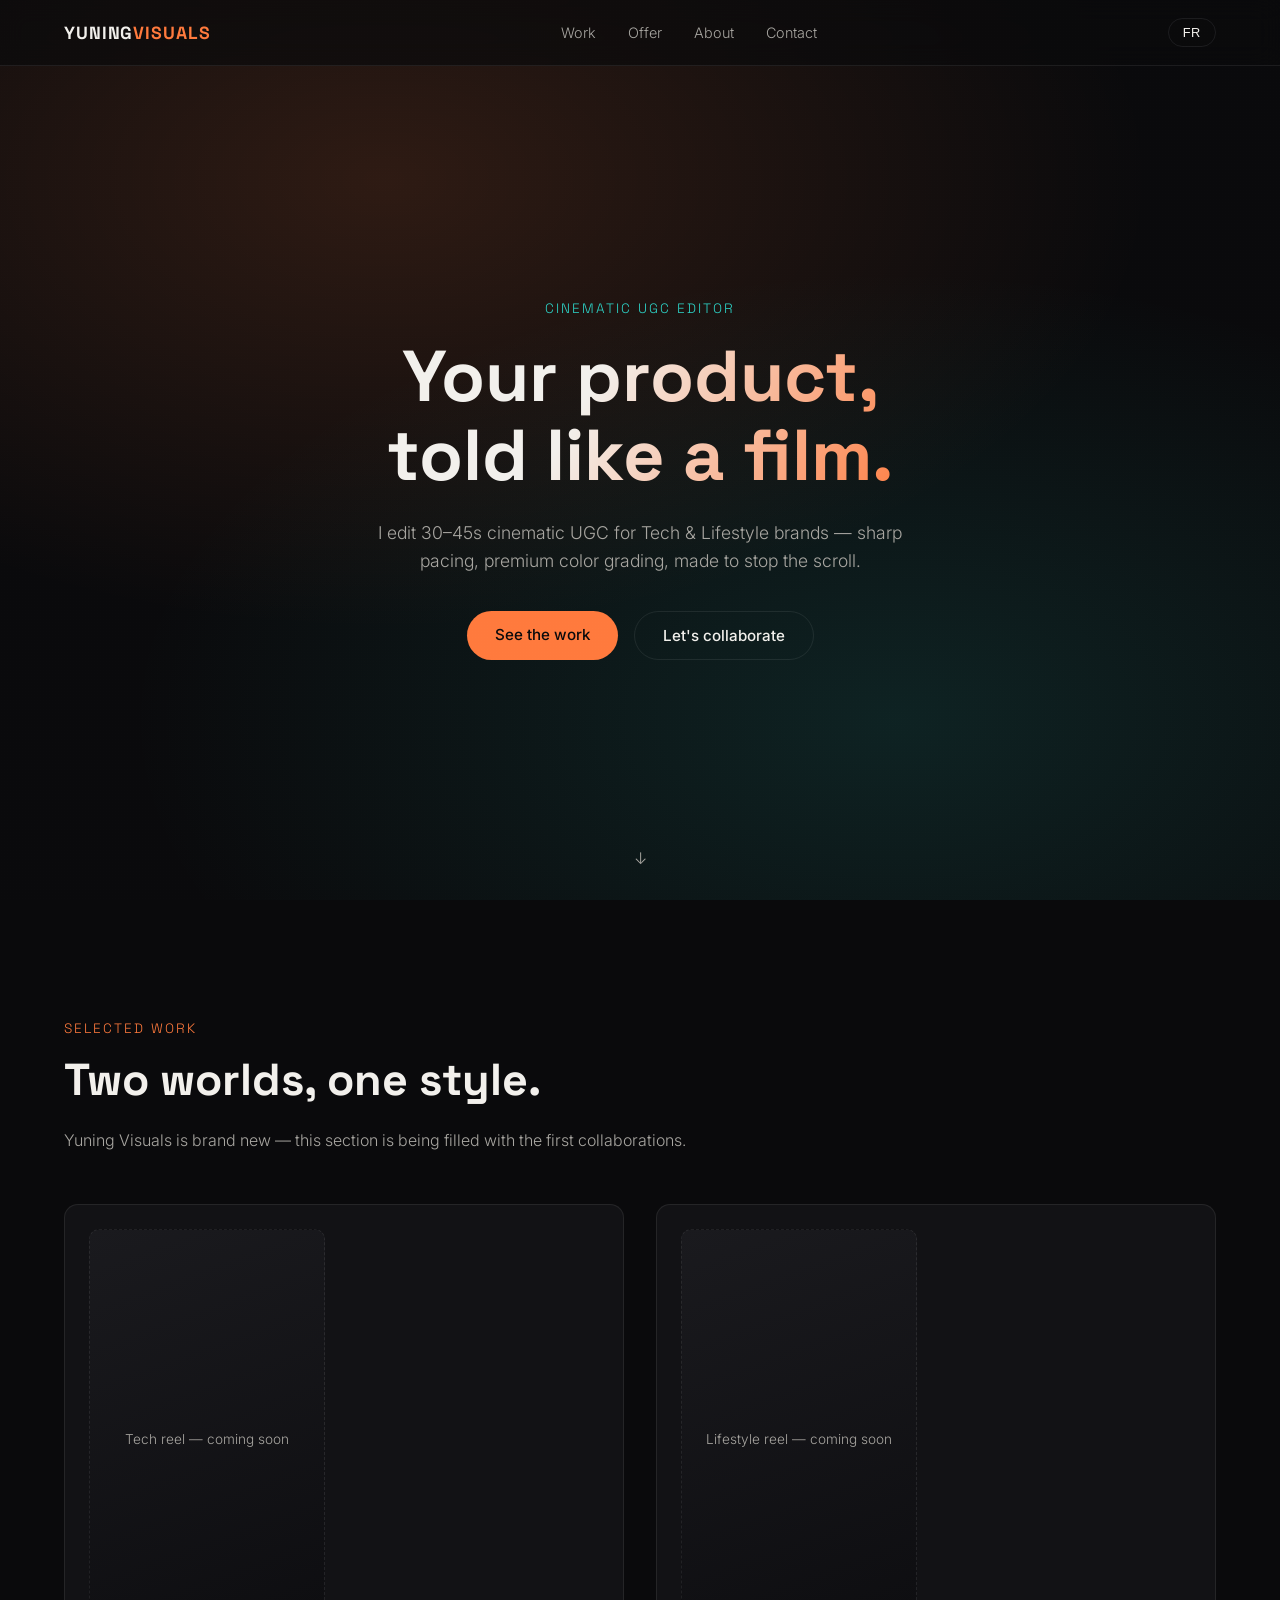
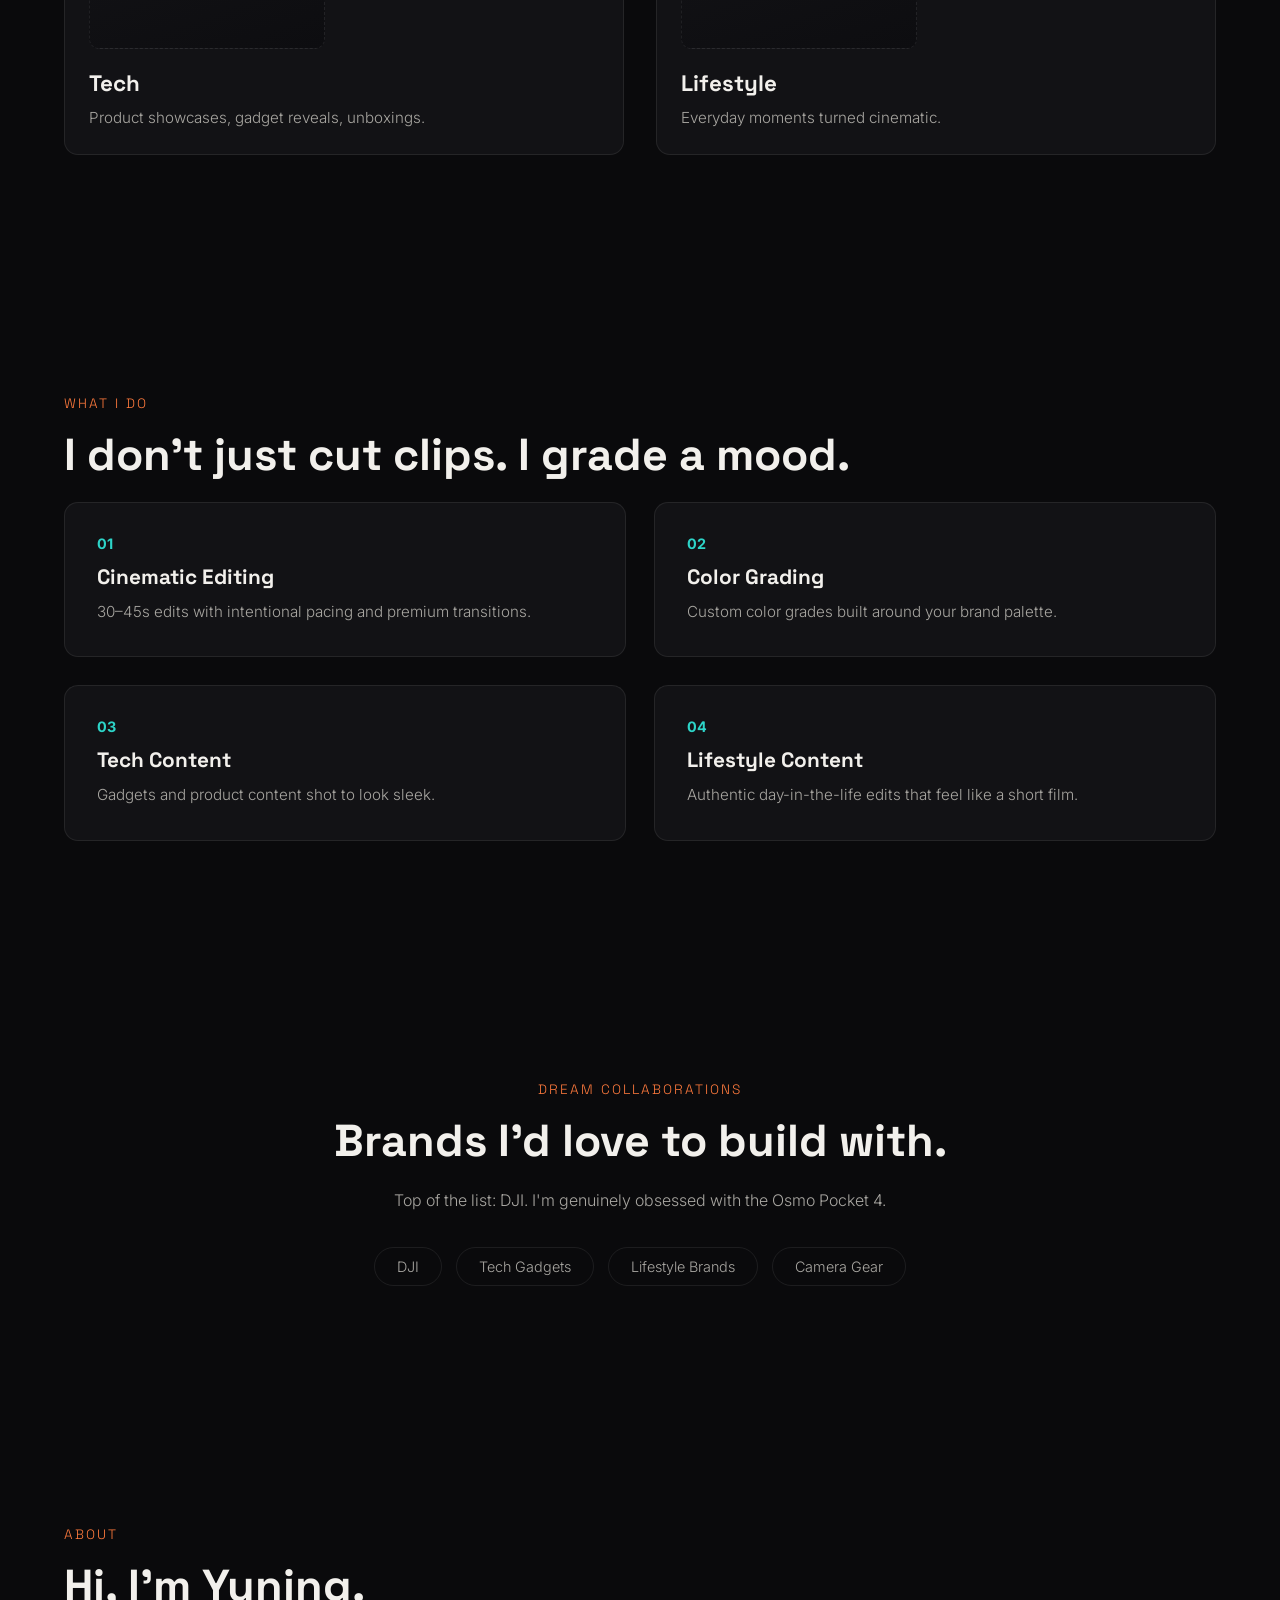
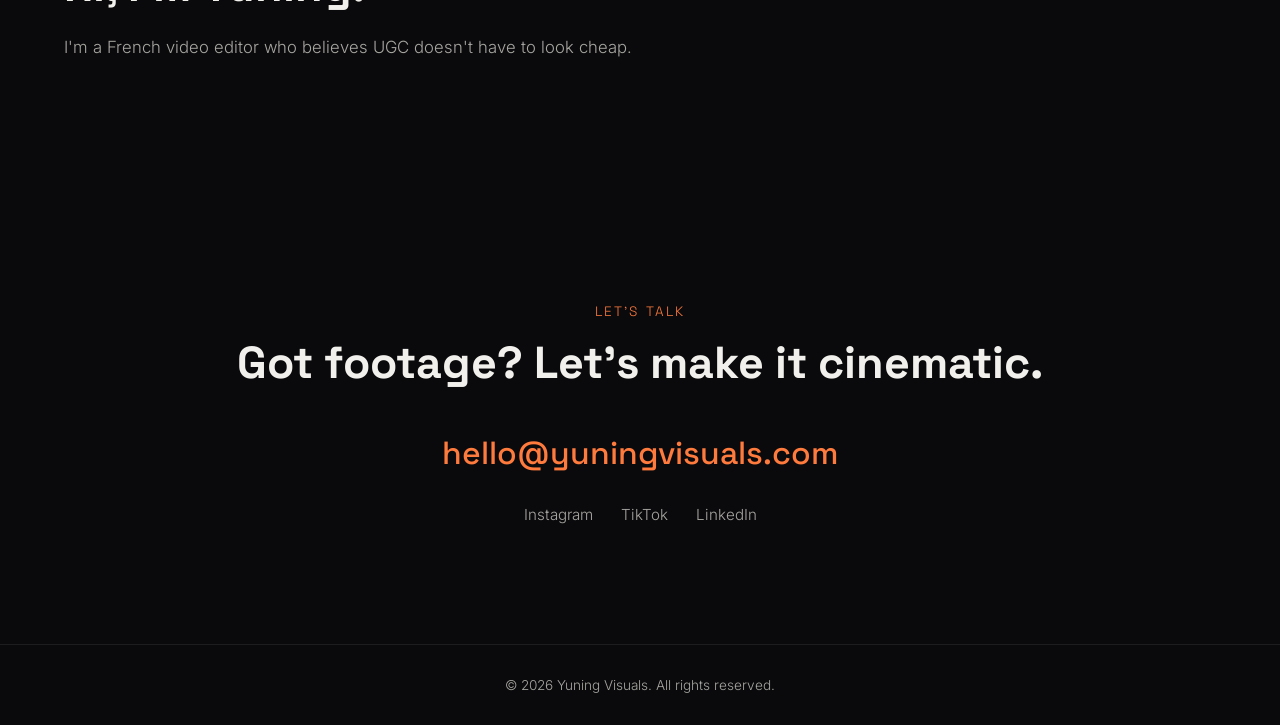
==== index.html @ 574e3641 "Add files via upload" ====
<!DOCTYPE html>
<html lang="en">
<head>
<meta charset="UTF-8">
<meta name="viewport" content="width=device-width, initial-scale=1.0">
<title>Yuning Visuals — Cinematic UGC</title>
<meta name="description" content="Yuning Visuals — Cinematic UGC editing for Tech & Lifestyle brands. Quality color grading, 30-45s storytelling.">
<link rel="stylesheet" href="styles.css">
<link rel="preconnect" href="https://fonts.googleapis.com">
<link href="https://fonts.googleapis.com/css2?family=Space+Grotesk:wght@400;500;700&family=Inter:wght@300;400;600&display=swap" rel="stylesheet">
</head>
<body>

<div class="grain"></div>

<header class="nav">
  <div class="nav-inner">
    <a href="#top" class="logo">YUNING<span>VISUALS</span></a>
    <nav class="nav-links">
      <a href="#work" data-en="Work" data-fr="Travaux">Work</a>
      <a href="#offer" data-en="Offer" data-fr="Offre">Offer</a>
      <a href="#about" data-en="About" data-fr="À propos">About</a>
      <a href="#contact" data-en="Contact" data-fr="Contact">Contact</a>
    </nav>
    <button id="lang-toggle" class="lang-btn">FR</button>
  </div>
</header>

<section id="top" class="hero">
  <div class="hero-bg"></div>
  <div class="hero-content">
    <p class="eyebrow" data-en="Cinematic UGC Editor" data-fr="Monteuse UGC Cinématique">Cinematic UGC Editor</p>
    <h1 data-en="Your product,<br>told like a film." data-fr="Votre produit,<br>raconté comme un film.">Your product,<br>told like a film.</h1>
    <p class="subhead" data-en="I edit 30–45s cinematic UGC for Tech & Lifestyle brands — sharp pacing, premium color grading, made to stop the scroll." data-fr="Je monte des UGC cinématiques de 30 à 45s pour des marques Tech & Lifestyle — rythme précis, étalonnage premium, pensé pour arrêter le scroll.">I edit 30–45s cinematic UGC for Tech & Lifestyle brands — sharp pacing, premium color grading, made to stop the scroll.</p>
    <div class="hero-cta">
      <a href="#work" class="btn btn-primary" data-en="See the work" data-fr="Voir les travaux">See the work</a>
      <a href="#contact" class="btn btn-ghost" data-en="Let's collaborate" data-fr="Collaborons">Let's collaborate</a>
    </div>
  </div>
  <div class="scroll-hint">↓</div>
</section>

<section id="work" class="section work">
  <p class="section-tag" data-en="Selected Work" data-fr="Travaux Sélectionnés">Selected Work</p>
  <h2 data-en="Two worlds, one style." data-fr="Deux univers, un seul style.">Two worlds, one style.</h2>
  <p class="section-intro" data-en="Yuning Visuals is brand new — this section is being filled with the first collaborations. Every category below reflects the tone I edit for: clean, colorful, cinematic." data-fr="Yuning Visuals vient de naître — cette section se remplit avec les premières collaborations. Chaque catégorie ci-dessous reflète le ton que je monte : propre, coloré, cinématique.">Yuning Visuals is brand new — this section is being filled with the first collaborations.</p>

  <div class="categories">
    <div class="cat-card">
      <div class="cat-video-slot">
        <span class="slot-label" data-en="Tech reel — coming soon" data-fr="Bobine Tech — bientôt disponible">Tech reel — coming soon</span>
      </div>
      <h3 data-en="Tech" data-fr="Tech">Tech</h3>
      <p data-en="Product showcases, gadget reveals, unboxings — precise cuts, clean color, made to look expensive." data-fr="Présentations produit, révélations gadgets, unboxings — coupes précises, couleurs propres, pensé pour paraître premium.">Product showcases, gadget reveals, unboxings.</p>
    </div>
    <div class="cat-card">
      <div class="cat-video-slot">
        <span class="slot-label" data-en="Lifestyle reel — coming soon" data-fr="Bobine Lifestyle — bientôt disponible">Lifestyle reel — coming soon</span>
      </div>
      <h3 data-en="Lifestyle" data-fr="Lifestyle">Lifestyle</h3>
      <p data-en="Everyday moments turned cinematic — warm grading, natural pacing, real emotion." data-fr="Des moments du quotidien rendus cinématiques — étalonnage chaleureux, rythme naturel, émotion réelle.">Everyday moments turned cinematic.</p>
    </div>
  </div>
</section>

<section id="offer" class="section offer">
  <p class="section-tag" data-en="What I Do" data-fr="Ce que je fais">What I Do</p>
  <h2 data-en="I don't just cut clips.<br>I grade a mood." data-fr="Je ne fais pas que couper des clips.<br>Je monte une ambiance.">I don't just cut clips. I grade a mood.</h2>

  <div class="offer-grid">
    <div class="offer-card">
      <span class="offer-num">01</span>
      <h3 data-en="Cinematic Editing" data-fr="Montage Cinématique">Cinematic Editing</h3>
      <p data-en="30–45s edits with intentional pacing, sound design and transitions that feel premium, not templated." data-fr="Montages de 30 à 45s avec un rythme intentionnel, un sound design et des transitions qui semblent premium, pas génériques.">30–45s edits with intentional pacing and premium transitions.</p>
    </div>
    <div class="offer-card">
      <span class="offer-num">02</span>
      <h3 data-en="Color Grading" data-fr="Étalonnage Couleur">Color Grading</h3>
      <p data-en="Custom color grades built around your brand palette — the detail that makes a video feel expensive." data-fr="Étalonnages sur-mesure construits autour de votre charte de marque — le détail qui rend une vidéo qualitative.">Custom color grades built around your brand palette.</p>
    </div>
    <div class="offer-card">
      <span class="offer-num">03</span>
      <h3 data-en="Tech Content" data-fr="Contenu Tech">Tech Content</h3>
      <p data-en="Gadgets and product content shot to look sleek — because tech deserves beautiful footage too." data-fr="Contenus gadgets et produits pensés pour paraître élégants — parce que la tech aussi mérite de belles images.">Gadgets and product content shot to look sleek.</p>
    </div>
    <div class="offer-card">
      <span class="offer-num">04</span>
      <h3 data-en="Lifestyle Content" data-fr="Contenu Lifestyle">Lifestyle Content</h3>
      <p data-en="Authentic day-in-the-life and product-in-context edits that still feel like a short film." data-fr="Montages authentiques de type 'journée type' ou produit en contexte, qui gardent l'allure d'un court-métrage.">Authentic day-in-the-life edits that feel like a short film.</p>
    </div>
  </div>
</section>

<section class="section dream">
  <p class="section-tag" data-en="Dream Collaborations" data-fr="Collaborations de rêve">Dream Collaborations</p>
  <h2 data-en="Brands I'd love to build with." data-fr="Des marques avec qui j'aimerais collaborer.">Brands I'd love to build with.</h2>
  <p class="section-intro" data-en="Top of the list: DJI. I'm genuinely obsessed with the Osmo Pocket 4 — the kind of camera that makes cinematic UGC effortless." data-fr="En tête de liste : DJI. Je suis littéralement fan de l'Osmo Pocket 4 — le genre de caméra qui rend l'UGC cinématique presque facile.">Top of the list: DJI. I'm genuinely obsessed with the Osmo Pocket 4.</p>
  <div class="dream-tags">
    <span>DJI</span>
    <span data-en="Tech Gadgets" data-fr="Gadgets Tech">Tech Gadgets</span>
    <span data-en="Lifestyle Brands" data-fr="Marques Lifestyle">Lifestyle Brands</span>
    <span data-en="Camera Gear" data-fr="Matériel Caméra">Camera Gear</span>
  </div>
</section>

<section id="about" class="section about">
  <p class="section-tag" data-en="About" data-fr="À propos">About</p>
  <h2 data-en="Hi, I'm Yuning." data-fr="Salut, moi c'est Yuning.">Hi, I'm Yuning.</h2>
  <p class="about-text" data-en="I'm a French video editor who believes UGC doesn't have to look cheap. My focus is simple: turn raw footage into a 30–45 second cinematic story with pacing, color and craft that brands are proud to post. Tech content should look sleek. Lifestyle content should feel warm. Both should feel like editing quality was never an afterthought." data-fr="Je suis une monteuse française qui pense que l'UGC n'a pas besoin d'avoir l'air bon marché. Mon focus est simple : transformer des rushs bruts en une histoire cinématique de 30 à 45 secondes, avec un rythme, des couleurs et un savoir-faire dont les marques sont fières. Le contenu tech doit paraître élégant. Le lifestyle doit être chaleureux. Les deux doivent montrer que la qualité de montage n'a jamais été un détail secondaire.">I'm a French video editor who believes UGC doesn't have to look cheap.</p>
</section>

<section id="contact" class="section contact">
  <p class="section-tag" data-en="Let's Talk" data-fr="Discutons">Let's Talk</p>
  <h2 data-en="Got footage?<br>Let's make it cinematic." data-fr="Vous avez des rushs ?<br>Rendons-les cinématiques.">Got footage? Let's make it cinematic.</h2>
  <a href="mailto:hello@yuningvisuals.com" class="contact-email">hello@yuningvisuals.com</a>
  <div class="socials">
    <a href="#" target="_blank">Instagram</a>
    <a href="#" target="_blank">TikTok</a>
    <a href="#" target="_blank">LinkedIn</a>
  </div>
</section>

<footer class="footer">
  <p>&copy; 2026 Yuning Visuals. <span data-en="All rights reserved." data-fr="Tous droits réservés.">All rights reserved.</span></p>
</footer>

<script src="script.js"></script>
</body>
</html>
---- styles.css ----
:root{
  --bg: #0a0a0c;
  --bg-soft: #121215;
  --text: #f2f0ec;
  --text-dim: #a8a6a1;
  --accent-warm: #ff7a3d;
  --accent-cool: #2dd4c8;
  --border: rgba(255,255,255,0.08);
  --radius: 14px;
}

*{margin:0;padding:0;box-sizing:border-box;}

html{scroll-behavior:smooth;}

body{
  background:var(--bg);
  color:var(--text);
  font-family:'Inter', sans-serif;
  font-weight:300;
  overflow-x:hidden;
}

h1,h2,h3,.logo,.eyebrow,.section-tag{font-family:'Space Grotesk', sans-serif;}

.grain{
  position:fixed;inset:0;
  pointer-events:none;
  background-image:radial-gradient(circle, rgba(255,255,255,0.02) 1px, transparent 1px);
  background-size:3px 3px;
  z-index:9999;
  opacity:0.5;
}

.nav{
  position:fixed;top:0;left:0;right:0;
  z-index:100;
  background:rgba(10,10,12,0.7);
  backdrop-filter:blur(12px);
  border-bottom:1px solid var(--border);
}
.nav-inner{
  max-width:1200px;margin:0 auto;
  display:flex;align-items:center;justify-content:space-between;
  padding:18px 24px;
}
.logo{
  font-weight:700;font-size:1.1rem;letter-spacing:0.05em;
  color:var(--text);text-decoration:none;
}
.logo span{color:var(--accent-warm);}
.nav-links{display:flex;gap:32px;}
.nav-links a{
  color:var(--text-dim);text-decoration:none;font-size:0.9rem;
  transition:color 0.2s;
}
.nav-links a:hover{color:var(--text);}
.lang-btn{
  background:transparent;border:1px solid var(--border);
  color:var(--text);padding:6px 14px;border-radius:20px;
  font-size:0.8rem;letter-spacing:0.05em;cursor:pointer;
  transition:all 0.2s;
}
.lang-btn:hover{border-color:var(--accent-warm);color:var(--accent-warm);}

.hero{
  position:relative;
  min-height:100vh;
  display:flex;align-items:center;justify-content:center;
  text-align:center;
  padding:120px 24px 60px;
}
.hero-bg{
  position:absolute;inset:0;
  background:
    radial-gradient(ellipse 60% 50% at 30% 20%, rgba(255,122,61,0.15), transparent),
    radial-gradient(ellipse 60% 50% at 70% 80%, rgba(45,212,200,0.12), transparent);
  z-index:0;
}
.hero-content{position:relative;z-index:1;max-width:760px;}
.eyebrow{
  color:var(--accent-cool);
  text-transform:uppercase;
  letter-spacing:0.15em;
  font-size:0.85rem;
  margin-bottom:20px;
}
h1{
  font-size:clamp(2.4rem, 6vw, 4.5rem);
  line-height:1.1;
  font-weight:700;
  margin-bottom:24px;
  background:linear-gradient(120deg, var(--text) 40%, var(--accent-warm) 100%);
  -webkit-background-clip:text;
  background-clip:text;
  -webkit-text-fill-color:transparent;
}
.subhead{
  color:var(--text-dim);
  font-size:1.1rem;
  max-width:560px;
  margin:0 auto 36px;
  line-height:1.6;
}
.hero-cta{display:flex;gap:16px;justify-content:center;flex-wrap:wrap;}
.btn{
  padding:14px 28px;border-radius:50px;
  text-decoration:none;font-size:0.95rem;font-weight:500;
  transition:all 0.25s;
}
.btn-primary{
  background:var(--accent-warm);color:#0a0a0c;
}
.btn-primary:hover{transform:translateY(-2px);box-shadow:0 8px 24px rgba(255,122,61,0.3);}
.btn-ghost{
  border:1px solid var(--border);color:var(--text);
}
.btn-ghost:hover{border-color:var(--accent-cool);color:var(--accent-cool);}

.scroll-hint{
  position:absolute;bottom:32px;left:50%;transform:translateX(-50%);
  color:var(--text-dim);animation:bounce 2s infinite;
}
@keyframes bounce{0%,100%{transform:translate(-50%,0);}50%{transform:translate(-50%,8px);}}

.section{
  max-width:1200px;margin:0 auto;
  padding:120px 24px;
}
.section-tag{
  color:var(--accent-warm);
  text-transform:uppercase;letter-spacing:0.15em;
  font-size:0.85rem;margin-bottom:16px;
}
.section h2{
  font-size:clamp(1.8rem, 4vw, 2.8rem);
  font-weight:700;line-height:1.2;
  margin-bottom:20px;
}
.section-intro{
  color:var(--text-dim);max-width:640px;
  line-height:1.7;margin-bottom:50px;
}

.categories{
  display:grid;grid-template-columns:repeat(2, 1fr);gap:32px;
}
.cat-card{
  background:var(--bg-soft);border:1px solid var(--border);
  border-radius:var(--radius);padding:24px;
}
.cat-video-slot{
  aspect-ratio:9/16;max-height:420px;
  background:linear-gradient(160deg, #1a1a1e, #0d0d10);
  border:1px dashed var(--border);border-radius:10px;
  display:flex;align-items:center;justify-content:center;
  margin-bottom:20px;text-align:center;padding:20px;
}
.slot-label{color:var(--text-dim);font-size:0.85rem;}
.cat-card h3{font-size:1.4rem;margin-bottom:8px;}
.cat-card p{color:var(--text-dim);line-height:1.6;font-size:0.95rem;}

.offer-grid{
  display:grid;grid-template-columns:repeat(2, 1fr);gap:28px;
}
.offer-card{
  background:var(--bg-soft);border:1px solid var(--border);
  border-radius:var(--radius);padding:32px;
  transition:border-color 0.2s;
}
.offer-card:hover{border-color:var(--accent-cool);}
.offer-num{
  color:var(--accent-cool);font-weight:700;font-size:0.9rem;
  display:block;margin-bottom:12px;
}
.offer-card h3{font-size:1.3rem;margin-bottom:10px;}
.offer-card p{color:var(--text-dim);line-height:1.6;font-size:0.95rem;}

.dream{
  text-align:center;
}
.dream .section-intro{margin:0 auto 32px;}
.dream-tags{
  display:flex;justify-content:center;gap:14px;flex-wrap:wrap;
}
.dream-tags span{
  border:1px solid var(--border);border-radius:50px;
  padding:10px 22px;font-size:0.9rem;color:var(--text-dim);
}

.about-text{
  color:var(--text-dim);max-width:680px;line-height:1.8;font-size:1.05rem;
}

.contact{text-align:center;}
.contact-email{
  display:inline-block;margin:24px 0 32px;
  font-size:clamp(1.4rem, 3vw, 2rem);
  color:var(--accent-warm);text-decoration:none;
  font-family:'Space Grotesk', sans-serif;font-weight:500;
}
.socials{display:flex;justify-content:center;gap:28px;}
.socials a{color:var(--text-dim);text-decoration:none;font-size:0.95rem;}
.socials a:hover{color:var(--text);}

.footer{
  text-align:center;padding:32px 24px;
  color:var(--text-dim);font-size:0.85rem;
  border-top:1px solid var(--border);
}

@media (max-width:768px){
  .nav-links{display:none;}
  .categories, .offer-grid{grid-template-columns:1fr;}
  .section{padding:80px 20px;}
}
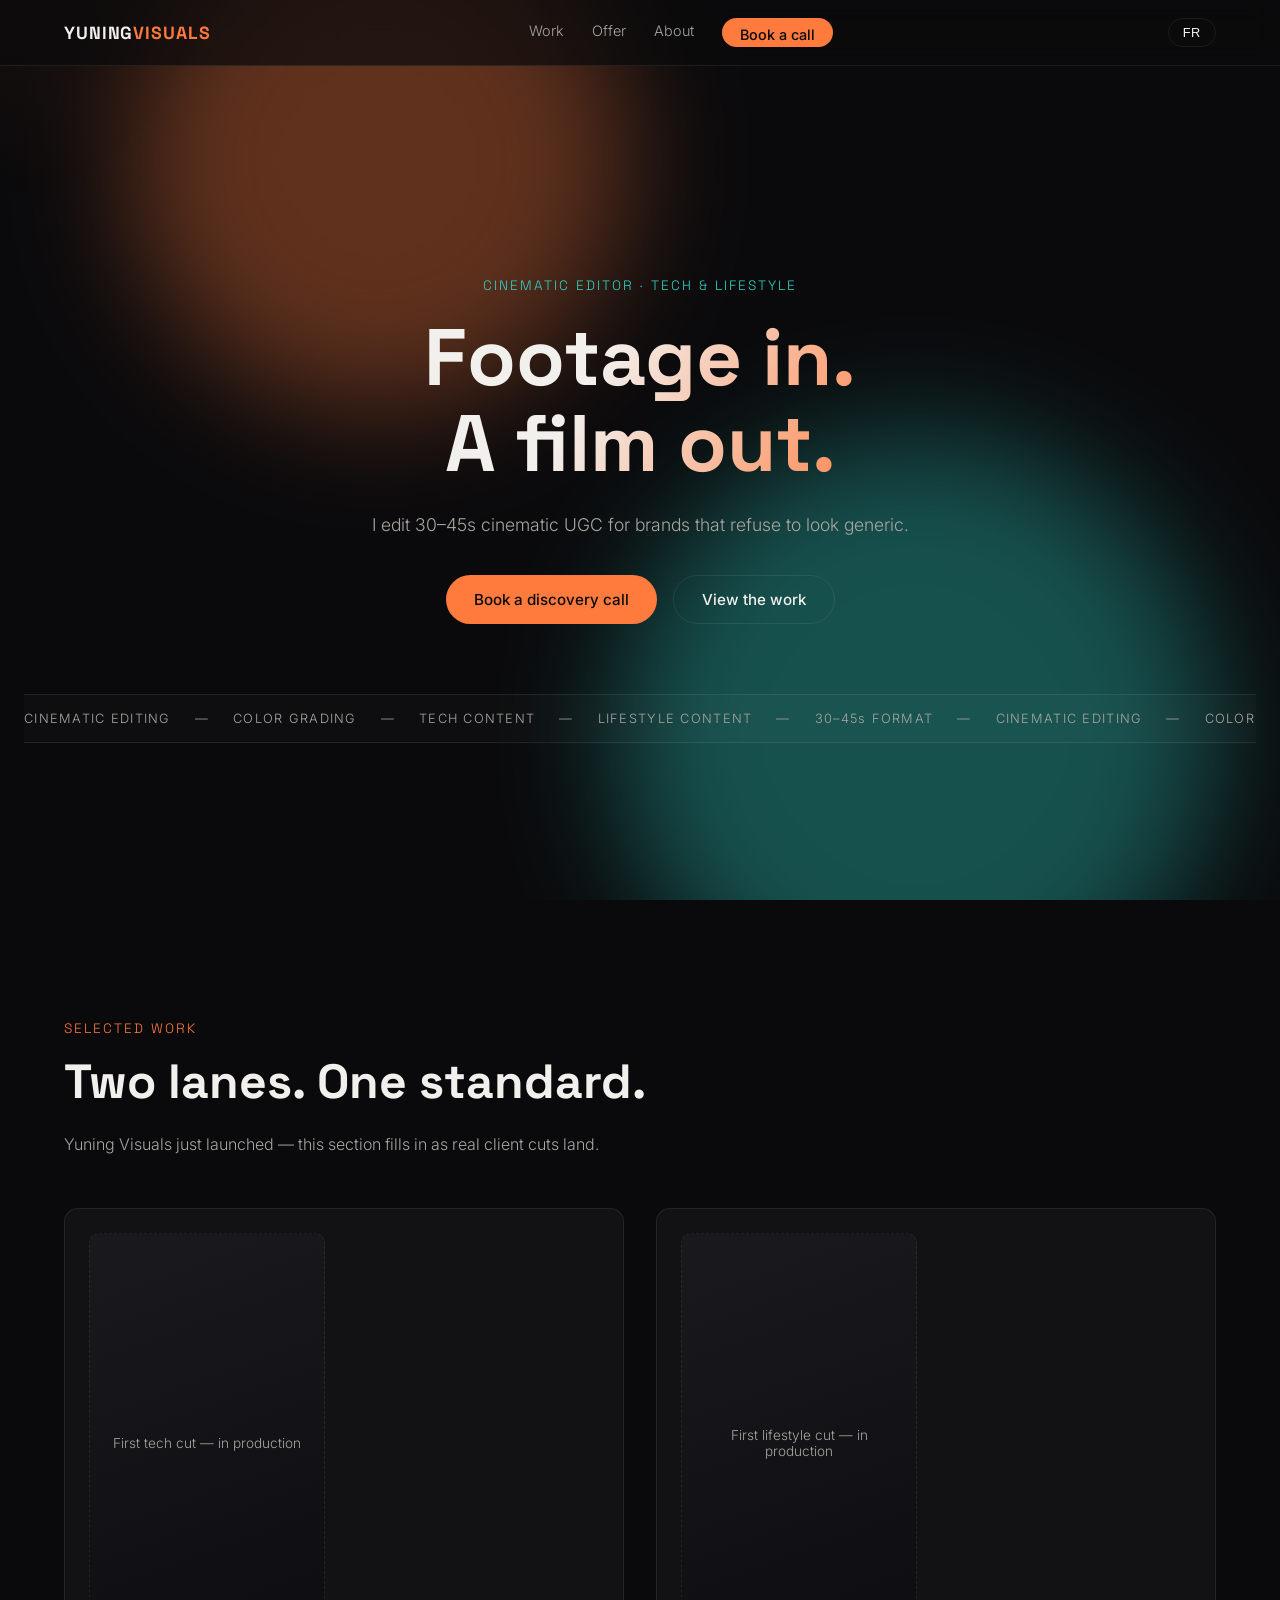
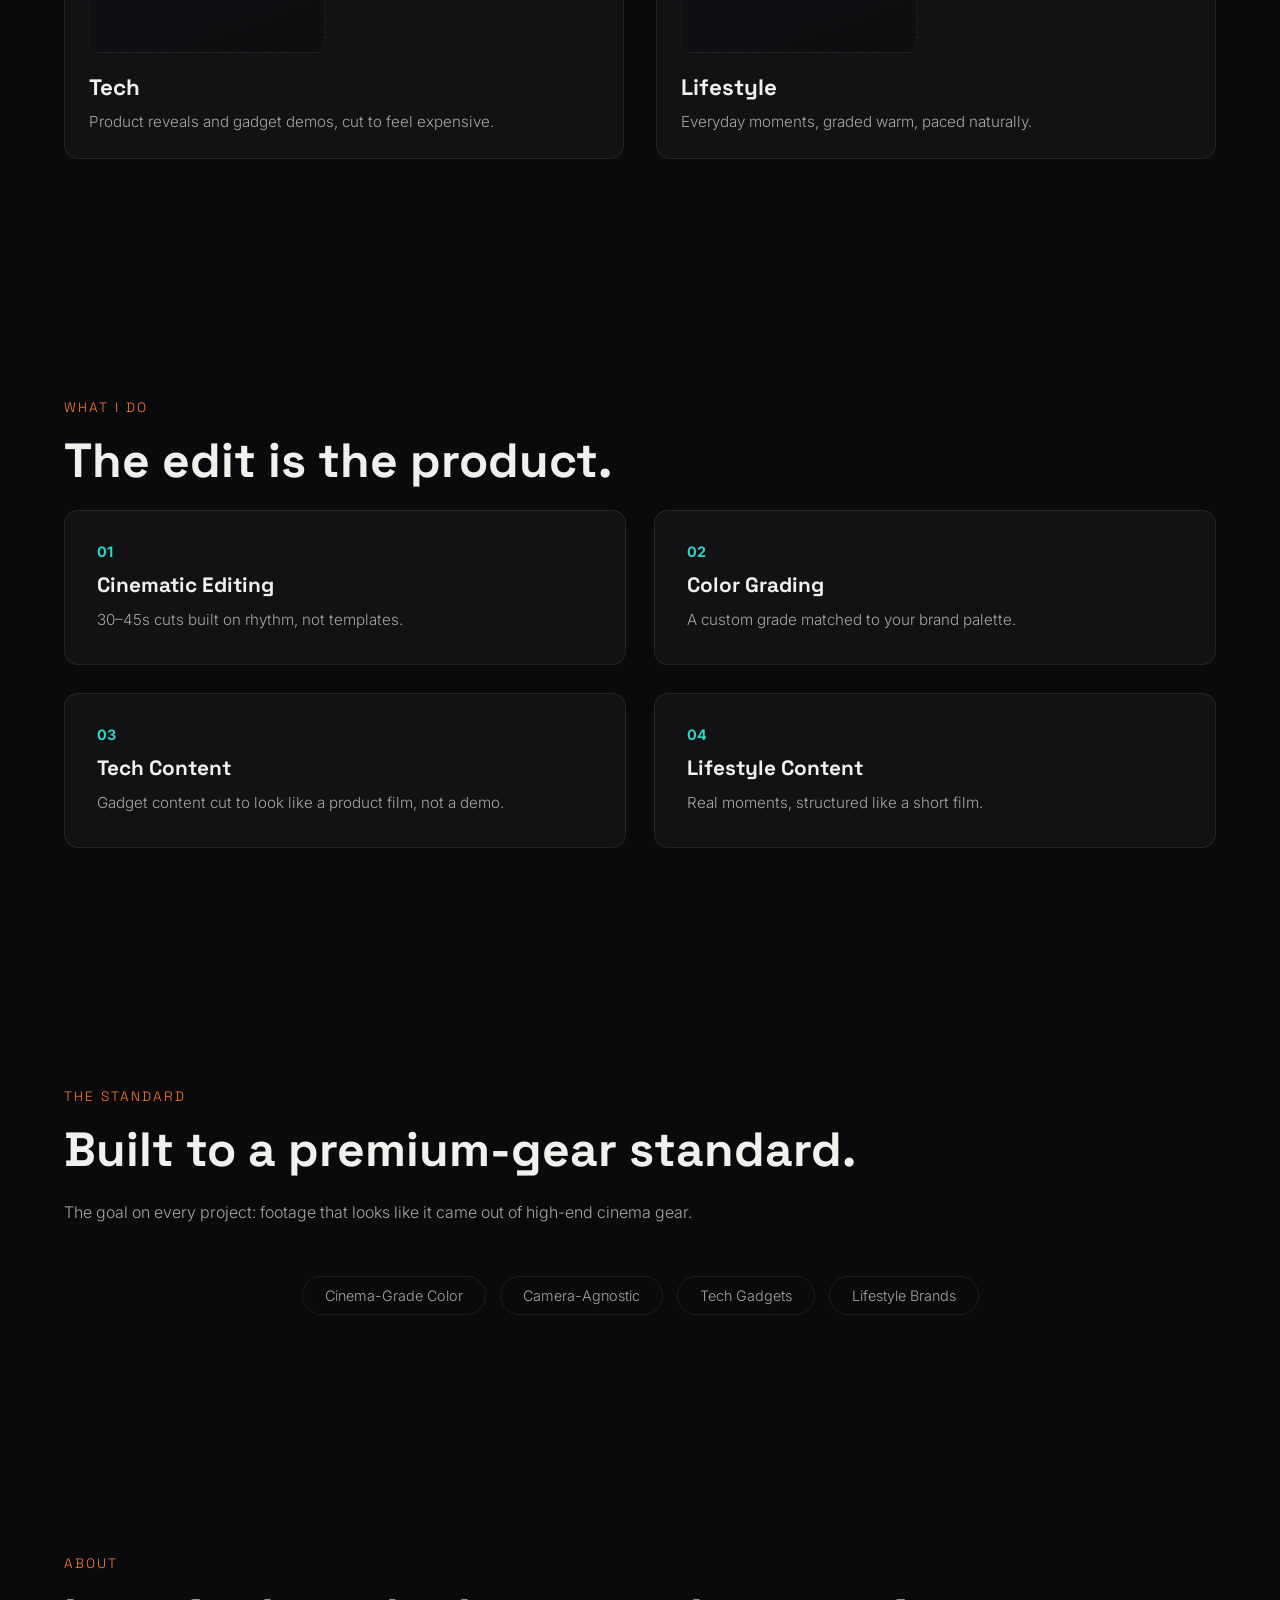
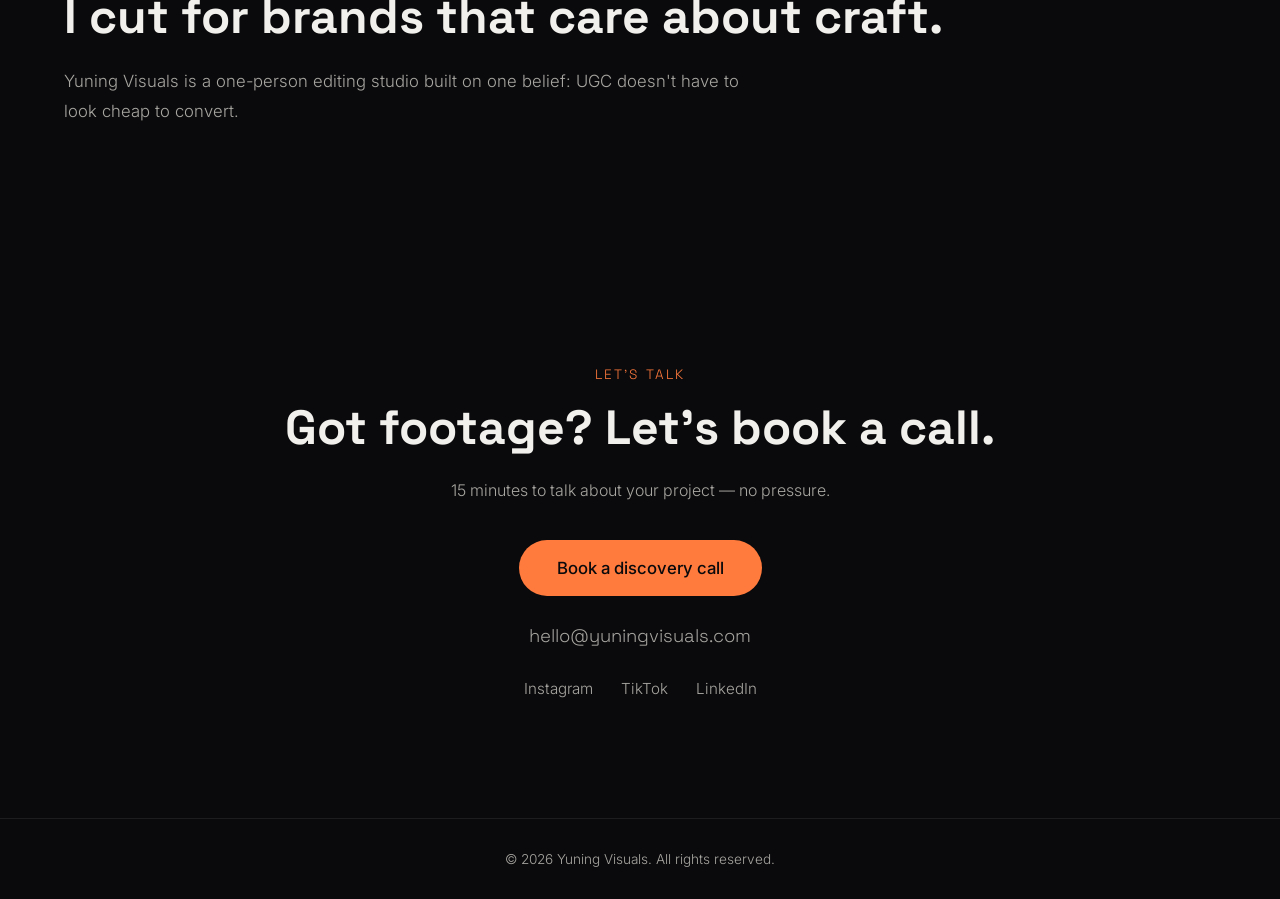
==== commit 46f0b1f3: "Add files via upload" ====
--- a/index.html
+++ b/index.html
@@ -3,117 +3,149 @@
 <head>
 <meta charset="UTF-8">
 <meta name="viewport" content="width=device-width, initial-scale=1.0">
-<title>Yuning Visuals — Cinematic UGC</title>
-<meta name="description" content="Yuning Visuals — Cinematic UGC editing for Tech & Lifestyle brands. Quality color grading, 30-45s storytelling.">
+<title>Yuning Visuals — Cinematic UGC for Tech & Lifestyle Brands</title>
+<meta name="description" content="Yuning Visuals edits cinematic 30-45s UGC for Tech & Lifestyle brands. Premium color grading, precise pacing, made to stop the scroll.">
 <link rel="stylesheet" href="styles.css">
 <link rel="preconnect" href="https://fonts.googleapis.com">
-<link href="https://fonts.googleapis.com/css2?family=Space+Grotesk:wght@400;500;700&family=Inter:wght@300;400;600&display=swap" rel="stylesheet">
+<link href="https://fonts.googleapis.com/css2?family=Space+Grotesk:wght@400;500;600;700&family=Inter:wght@300;400;500;600&display=swap" rel="stylesheet">
+<!-- Calendly widget assets -->
+<link href="https://assets.calendly.com/assets/external/widget.css" rel="stylesheet">
+<script src="https://assets.calendly.com/assets/external/widget.js" async></script>
 </head>
 <body>
 
 <div class="grain"></div>
+<div class="cursor-glow" id="cursor-glow"></div>
 
 <header class="nav">
   <div class="nav-inner">
     <a href="#top" class="logo">YUNING<span>VISUALS</span></a>
     <nav class="nav-links">
-      <a href="#work" data-en="Work" data-fr="Travaux">Work</a>
-      <a href="#offer" data-en="Offer" data-fr="Offre">Offer</a>
-      <a href="#about" data-en="About" data-fr="À propos">About</a>
-      <a href="#contact" data-en="Contact" data-fr="Contact">Contact</a>
+      <a href="#work" data-en="Work" data-fr="Travaux"><span>Work</span></a>
+      <a href="#offer" data-en="Offer" data-fr="Offre"><span>Offer</span></a>
+      <a href="#about" data-en="About" data-fr="À propos"><span>About</span></a>
+      <a href="#contact" class="nav-cta" data-en="Book a call" data-fr="Réserver un appel"><span>Book a call</span></a>
     </nav>
     <button id="lang-toggle" class="lang-btn">FR</button>
   </div>
 </header>
 
 <section id="top" class="hero">
-  <div class="hero-bg"></div>
+  <div class="hero-bg">
+    <div class="blob blob-1"></div>
+    <div class="blob blob-2"></div>
+  </div>
   <div class="hero-content">
-    <p class="eyebrow" data-en="Cinematic UGC Editor" data-fr="Monteuse UGC Cinématique">Cinematic UGC Editor</p>
-    <h1 data-en="Your product,<br>told like a film." data-fr="Votre produit,<br>raconté comme un film.">Your product,<br>told like a film.</h1>
-    <p class="subhead" data-en="I edit 30–45s cinematic UGC for Tech & Lifestyle brands — sharp pacing, premium color grading, made to stop the scroll." data-fr="Je monte des UGC cinématiques de 30 à 45s pour des marques Tech & Lifestyle — rythme précis, étalonnage premium, pensé pour arrêter le scroll.">I edit 30–45s cinematic UGC for Tech & Lifestyle brands — sharp pacing, premium color grading, made to stop the scroll.</p>
-    <div class="hero-cta">
-      <a href="#work" class="btn btn-primary" data-en="See the work" data-fr="Voir les travaux">See the work</a>
-      <a href="#contact" class="btn btn-ghost" data-en="Let's collaborate" data-fr="Collaborons">Let's collaborate</a>
+    <p class="eyebrow reveal" data-en="Cinematic Editor · Tech &amp; Lifestyle" data-fr="Monteuse Cinématique · Tech &amp; Lifestyle">Cinematic Editor · Tech &amp; Lifestyle</p>
+    <h1 class="reveal" data-en="Footage in.<br>A film out." data-fr="Des rushs en entrée.<br>Un film en sortie.">Footage in.<br>A film out.</h1>
+    <p class="subhead reveal" data-en="I edit 30–45s cinematic UGC for brands that refuse to look generic — sharp pacing, deliberate color, zero filler." data-fr="Je monte des UGC cinématiques de 30 à 45s pour des marques qui refusent le générique — rythme précis, couleur maîtrisée, zéro remplissage.">I edit 30–45s cinematic UGC for brands that refuse to look generic.</p>
+    <div class="hero-cta reveal">
+      <button class="btn btn-primary magnetic" data-calendly-open data-en="Book a discovery call" data-fr="Réserver un appel découverte">Book a discovery call</button>
+      <a href="#work" class="btn btn-ghost magnetic" data-en="View the work" data-fr="Voir les travaux">View the work</a>
     </div>
   </div>
-  <div class="scroll-hint">↓</div>
+  <div class="ticker">
+    <div class="ticker-track">
+      <span data-en="CINEMATIC EDITING" data-fr="MONTAGE CINÉMATIQUE">CINEMATIC EDITING</span>
+      <span>—</span>
+      <span data-en="COLOR GRADING" data-fr="ÉTALONNAGE COULEUR">COLOR GRADING</span>
+      <span>—</span>
+      <span data-en="TECH CONTENT" data-fr="CONTENU TECH">TECH CONTENT</span>
+      <span>—</span>
+      <span data-en="LIFESTYLE CONTENT" data-fr="CONTENU LIFESTYLE">LIFESTYLE CONTENT</span>
+      <span>—</span>
+      <span data-en="30–45s FORMAT" data-fr="FORMAT 30–45s">30–45s FORMAT</span>
+      <span>—</span>
+      <span data-en="CINEMATIC EDITING" data-fr="MONTAGE CINÉMATIQUE">CINEMATIC EDITING</span>
+      <span>—</span>
+      <span data-en="COLOR GRADING" data-fr="ÉTALONNAGE COULEUR">COLOR GRADING</span>
+      <span>—</span>
+      <span data-en="TECH CONTENT" data-fr="CONTENU TECH">TECH CONTENT</span>
+      <span>—</span>
+      <span data-en="LIFESTYLE CONTENT" data-fr="CONTENU LIFESTYLE">LIFESTYLE CONTENT</span>
+      <span>—</span>
+      <span data-en="30–45s FORMAT" data-fr="FORMAT 30–45s">30–45s FORMAT</span>
+      <span>—</span>
+    </div>
+  </div>
 </section>
 
 <section id="work" class="section work">
-  <p class="section-tag" data-en="Selected Work" data-fr="Travaux Sélectionnés">Selected Work</p>
-  <h2 data-en="Two worlds, one style." data-fr="Deux univers, un seul style.">Two worlds, one style.</h2>
-  <p class="section-intro" data-en="Yuning Visuals is brand new — this section is being filled with the first collaborations. Every category below reflects the tone I edit for: clean, colorful, cinematic." data-fr="Yuning Visuals vient de naître — cette section se remplit avec les premières collaborations. Chaque catégorie ci-dessous reflète le ton que je monte : propre, coloré, cinématique.">Yuning Visuals is brand new — this section is being filled with the first collaborations.</p>
+  <p class="section-tag reveal" data-en="Selected Work" data-fr="Travaux Sélectionnés">Selected Work</p>
+  <h2 class="reveal" data-en="Two lanes. One standard." data-fr="Deux univers. Un seul niveau d'exigence.">Two lanes. One standard.</h2>
+  <p class="section-intro reveal" data-en="Yuning Visuals just launched — this section fills in with real client cuts as they land. What's below is the exact bar every future edit is held to." data-fr="Yuning Visuals vient de démarrer — cette section se remplit avec de vrais montages clients au fil des collaborations. Ce qui suit est le niveau d'exigence appliqué à chaque futur montage.">Yuning Visuals just launched — this section fills in as real client cuts land.</p>
 
   <div class="categories">
-    <div class="cat-card">
+    <div class="cat-card reveal">
       <div class="cat-video-slot">
-        <span class="slot-label" data-en="Tech reel — coming soon" data-fr="Bobine Tech — bientôt disponible">Tech reel — coming soon</span>
+        <span class="slot-label" data-en="First tech cut — in production" data-fr="Premier montage tech — en production">First tech cut — in production</span>
       </div>
       <h3 data-en="Tech" data-fr="Tech">Tech</h3>
-      <p data-en="Product showcases, gadget reveals, unboxings — precise cuts, clean color, made to look expensive." data-fr="Présentations produit, révélations gadgets, unboxings — coupes précises, couleurs propres, pensé pour paraître premium.">Product showcases, gadget reveals, unboxings.</p>
+      <p data-en="Product reveals, unboxings, gadget demos — cut to feel expensive, not templated." data-fr="Révélations produit, unboxings, démos gadgets — montés pour paraître premium, jamais génériques.">Product reveals and gadget demos, cut to feel expensive.</p>
     </div>
-    <div class="cat-card">
+    <div class="cat-card reveal">
       <div class="cat-video-slot">
-        <span class="slot-label" data-en="Lifestyle reel — coming soon" data-fr="Bobine Lifestyle — bientôt disponible">Lifestyle reel — coming soon</span>
+        <span class="slot-label" data-en="First lifestyle cut — in production" data-fr="Premier montage lifestyle — en production">First lifestyle cut — in production</span>
       </div>
       <h3 data-en="Lifestyle" data-fr="Lifestyle">Lifestyle</h3>
-      <p data-en="Everyday moments turned cinematic — warm grading, natural pacing, real emotion." data-fr="Des moments du quotidien rendus cinématiques — étalonnage chaleureux, rythme naturel, émotion réelle.">Everyday moments turned cinematic.</p>
+      <p data-en="Everyday moments graded warm, paced naturally — the kind of edit that doesn't feel like an ad." data-fr="Des moments du quotidien étalonnés chaleureusement, rythmés naturellement — le genre de montage qui ne ressemble pas à une pub.">Everyday moments, graded warm, paced naturally.</p>
     </div>
   </div>
 </section>
 
 <section id="offer" class="section offer">
-  <p class="section-tag" data-en="What I Do" data-fr="Ce que je fais">What I Do</p>
-  <h2 data-en="I don't just cut clips.<br>I grade a mood." data-fr="Je ne fais pas que couper des clips.<br>Je monte une ambiance.">I don't just cut clips. I grade a mood.</h2>
+  <p class="section-tag reveal" data-en="What I Do" data-fr="Ce que je fais">What I Do</p>
+  <h2 class="reveal" data-en="The edit is the product." data-fr="Le montage, c'est le produit.">The edit is the product.</h2>
 
   <div class="offer-grid">
-    <div class="offer-card">
+    <div class="offer-card reveal">
       <span class="offer-num">01</span>
       <h3 data-en="Cinematic Editing" data-fr="Montage Cinématique">Cinematic Editing</h3>
-      <p data-en="30–45s edits with intentional pacing, sound design and transitions that feel premium, not templated." data-fr="Montages de 30 à 45s avec un rythme intentionnel, un sound design et des transitions qui semblent premium, pas génériques.">30–45s edits with intentional pacing and premium transitions.</p>
+      <p data-en="30–45s cuts built on rhythm, not templates. Every beat earns its place." data-fr="Montages de 30 à 45s construits sur le rythme, pas sur des templates. Chaque plan a sa raison d'être.">30–45s cuts built on rhythm, not templates.</p>
     </div>
-    <div class="offer-card">
+    <div class="offer-card reveal">
       <span class="offer-num">02</span>
       <h3 data-en="Color Grading" data-fr="Étalonnage Couleur">Color Grading</h3>
-      <p data-en="Custom color grades built around your brand palette — the detail that makes a video feel expensive." data-fr="Étalonnages sur-mesure construits autour de votre charte de marque — le détail qui rend une vidéo qualitative.">Custom color grades built around your brand palette.</p>
+      <p data-en="A custom grade matched to your brand palette. The difference between 'filmed' and 'made'." data-fr="Un étalonnage sur-mesure aligné sur votre charte de marque. La différence entre 'filmé' et 'réalisé'.">A custom grade matched to your brand palette.</p>
     </div>
-    <div class="offer-card">
+    <div class="offer-card reveal">
       <span class="offer-num">03</span>
       <h3 data-en="Tech Content" data-fr="Contenu Tech">Tech Content</h3>
-      <p data-en="Gadgets and product content shot to look sleek — because tech deserves beautiful footage too." data-fr="Contenus gadgets et produits pensés pour paraître élégants — parce que la tech aussi mérite de belles images.">Gadgets and product content shot to look sleek.</p>
+      <p data-en="Specs don't sell. Feeling does. Gadget content cut to look like a product film, not a demo." data-fr="Les caractéristiques techniques ne vendent pas. L'émotion, oui. Du contenu gadget monté comme un film produit, pas une démo.">Gadget content cut to look like a product film, not a demo.</p>
     </div>
-    <div class="offer-card">
+    <div class="offer-card reveal">
       <span class="offer-num">04</span>
       <h3 data-en="Lifestyle Content" data-fr="Contenu Lifestyle">Lifestyle Content</h3>
-      <p data-en="Authentic day-in-the-life and product-in-context edits that still feel like a short film." data-fr="Montages authentiques de type 'journée type' ou produit en contexte, qui gardent l'allure d'un court-métrage.">Authentic day-in-the-life edits that feel like a short film.</p>
+      <p data-en="Real moments, structured like a short film. Authentic doesn't have to mean unpolished." data-fr="Des moments réels, structurés comme un court-métrage. Authentique ne veut pas dire brut.">Real moments, structured like a short film.</p>
     </div>
   </div>
 </section>
 
-<section class="section dream">
-  <p class="section-tag" data-en="Dream Collaborations" data-fr="Collaborations de rêve">Dream Collaborations</p>
-  <h2 data-en="Brands I'd love to build with." data-fr="Des marques avec qui j'aimerais collaborer.">Brands I'd love to build with.</h2>
-  <p class="section-intro" data-en="Top of the list: DJI. I'm genuinely obsessed with the Osmo Pocket 4 — the kind of camera that makes cinematic UGC effortless." data-fr="En tête de liste : DJI. Je suis littéralement fan de l'Osmo Pocket 4 — le genre de caméra qui rend l'UGC cinématique presque facile.">Top of the list: DJI. I'm genuinely obsessed with the Osmo Pocket 4.</p>
-  <div class="dream-tags">
-    <span>DJI</span>
+<section class="section standard">
+  <p class="section-tag reveal" data-en="The Standard" data-fr="Le Niveau d'Exigence">The Standard</p>
+  <h2 class="reveal" data-en="Built to a premium-gear standard." data-fr="Pensé selon un niveau d'exigence premium.">Built to a premium-gear standard.</h2>
+  <p class="section-intro reveal" data-en="The goal on every project: footage that looks like it came out of high-end cinema gear, even when it didn't. Compact, cinematic, effortless — that's the bar." data-fr="L'objectif sur chaque projet : des images qui semblent sorties d'un matériel cinéma haut de gamme, même quand ce n'est pas le cas. Compact, cinématique, sans effort — c'est le niveau visé.">The goal on every project: footage that looks like it came out of high-end cinema gear.</p>
+  <div class="dream-tags reveal">
+    <span data-en="Cinema-Grade Color" data-fr="Couleur Grade Cinéma">Cinema-Grade Color</span>
+    <span data-en="Camera-Agnostic" data-fr="Indépendant du Matériel">Camera-Agnostic</span>
     <span data-en="Tech Gadgets" data-fr="Gadgets Tech">Tech Gadgets</span>
     <span data-en="Lifestyle Brands" data-fr="Marques Lifestyle">Lifestyle Brands</span>
-    <span data-en="Camera Gear" data-fr="Matériel Caméra">Camera Gear</span>
   </div>
 </section>
 
 <section id="about" class="section about">
-  <p class="section-tag" data-en="About" data-fr="À propos">About</p>
-  <h2 data-en="Hi, I'm Yuning." data-fr="Salut, moi c'est Yuning.">Hi, I'm Yuning.</h2>
-  <p class="about-text" data-en="I'm a French video editor who believes UGC doesn't have to look cheap. My focus is simple: turn raw footage into a 30–45 second cinematic story with pacing, color and craft that brands are proud to post. Tech content should look sleek. Lifestyle content should feel warm. Both should feel like editing quality was never an afterthought." data-fr="Je suis une monteuse française qui pense que l'UGC n'a pas besoin d'avoir l'air bon marché. Mon focus est simple : transformer des rushs bruts en une histoire cinématique de 30 à 45 secondes, avec un rythme, des couleurs et un savoir-faire dont les marques sont fières. Le contenu tech doit paraître élégant. Le lifestyle doit être chaleureux. Les deux doivent montrer que la qualité de montage n'a jamais été un détail secondaire.">I'm a French video editor who believes UGC doesn't have to look cheap.</p>
+  <p class="section-tag reveal" data-en="About" data-fr="À propos">About</p>
+  <h2 class="reveal" data-en="I cut for brands that care about craft." data-fr="Je monte pour des marques qui tiennent au savoir-faire.">I cut for brands that care about craft.</h2>
+  <p class="about-text reveal" data-en="Yuning Visuals is a one-person editing studio built on one belief: UGC doesn't have to look cheap to convert. Every project gets the same process — pacing built around the hook, color graded to match the brand, sound designed so nothing feels flat. Currently taking on early collaborations to build out a Tech and Lifestyle portfolio." data-fr="Yuning Visuals est un studio de montage solo construit sur une conviction : l'UGC n'a pas besoin d'être bon marché pour convertir. Chaque projet suit le même processus — un rythme construit autour du hook, une couleur alignée sur la marque, un sound design qui évite le plat. Actuellement à la recherche de premières collaborations pour construire un portfolio Tech et Lifestyle.">Yuning Visuals is a one-person editing studio built on one belief: UGC doesn't have to look cheap to convert.</p>
 </section>
 
 <section id="contact" class="section contact">
-  <p class="section-tag" data-en="Let's Talk" data-fr="Discutons">Let's Talk</p>
-  <h2 data-en="Got footage?<br>Let's make it cinematic." data-fr="Vous avez des rushs ?<br>Rendons-les cinématiques.">Got footage? Let's make it cinematic.</h2>
-  <a href="mailto:hello@yuningvisuals.com" class="contact-email">hello@yuningvisuals.com</a>
-  <div class="socials">
+  <p class="section-tag reveal" data-en="Let's Talk" data-fr="Discutons">Let's Talk</p>
+  <h2 class="reveal" data-en="Got footage?<br>Let's book a call." data-fr="Vous avez des rushs ?<br>Réservons un appel.">Got footage? Let's book a call.</h2>
+  <p class="section-intro reveal" data-en="15 minutes to talk about your project — no pressure, no generic pitch." data-fr="15 minutes pour parler de votre projet — sans pression, sans pitch générique.">15 minutes to talk about your project — no pressure.</p>
+  <button class="btn btn-primary btn-large magnetic reveal" data-calendly-open data-en="Book a discovery call" data-fr="Réserver un appel découverte">Book a discovery call</button>
+  <a href="mailto:hello@yuningvisuals.com" class="contact-email reveal">hello@yuningvisuals.com</a>
+  <div class="socials reveal">
     <a href="#" target="_blank">Instagram</a>
     <a href="#" target="_blank">TikTok</a>
     <a href="#" target="_blank">LinkedIn</a>
--- a/styles.css
+++ b/styles.css
@@ -10,33 +10,43 @@
 }
 
 *{margin:0;padding:0;box-sizing:border-box;}
-
 html{scroll-behavior:smooth;}
-
 body{
   background:var(--bg);
   color:var(--text);
   font-family:'Inter', sans-serif;
   font-weight:300;
   overflow-x:hidden;
-}
-
+  cursor:default;
+}
 h1,h2,h3,.logo,.eyebrow,.section-tag{font-family:'Space Grotesk', sans-serif;}
 
 .grain{
-  position:fixed;inset:0;
-  pointer-events:none;
+  position:fixed;inset:0;pointer-events:none;
   background-image:radial-gradient(circle, rgba(255,255,255,0.02) 1px, transparent 1px);
-  background-size:3px 3px;
-  z-index:9999;
-  opacity:0.5;
-}
+  background-size:3px 3px;z-index:9999;opacity:0.5;
+}
+
+.cursor-glow{
+  position:fixed;top:0;left:0;width:400px;height:400px;
+  border-radius:50%;pointer-events:none;z-index:1;
+  background:radial-gradient(circle, rgba(255,122,61,0.06), transparent 70%);
+  transform:translate(-50%,-50%);
+  transition:opacity 0.3s;
+  will-change:transform;
+}
+
+/* Reveal on scroll */
+.reveal{
+  opacity:0;
+  transform:translateY(24px);
+  transition:opacity 0.7s cubic-bezier(.22,1,.36,1), transform 0.7s cubic-bezier(.22,1,.36,1);
+}
+.reveal.is-visible{opacity:1;transform:translateY(0);}
 
 .nav{
-  position:fixed;top:0;left:0;right:0;
-  z-index:100;
-  background:rgba(10,10,12,0.7);
-  backdrop-filter:blur(12px);
+  position:fixed;top:0;left:0;right:0;z-index:100;
+  background:rgba(10,10,12,0.7);backdrop-filter:blur(12px);
   border-bottom:1px solid var(--border);
 }
 .nav-inner{
@@ -44,173 +54,160 @@
   display:flex;align-items:center;justify-content:space-between;
   padding:18px 24px;
 }
-.logo{
-  font-weight:700;font-size:1.1rem;letter-spacing:0.05em;
-  color:var(--text);text-decoration:none;
-}
+.logo{font-weight:700;font-size:1.1rem;letter-spacing:0.05em;color:var(--text);text-decoration:none;}
 .logo span{color:var(--accent-warm);}
-.nav-links{display:flex;gap:32px;}
+.nav-links{display:flex;gap:28px;align-items:center;}
 .nav-links a{
-  color:var(--text-dim);text-decoration:none;font-size:0.9rem;
-  transition:color 0.2s;
+  position:relative;color:var(--text-dim);text-decoration:none;font-size:0.9rem;
+  padding-bottom:4px;overflow:hidden;
+}
+.nav-links a span{display:inline-block;transition:transform 0.2s;}
+.nav-links a::after{
+  content:'';position:absolute;left:0;bottom:0;width:100%;height:1px;
+  background:var(--accent-warm);transform:scaleX(0);transform-origin:left;
+  transition:transform 0.25s ease;
 }
 .nav-links a:hover{color:var(--text);}
+.nav-links a:hover::after{transform:scaleX(1);}
+.nav-cta{
+  background:var(--accent-warm);color:#0a0a0c !important;
+  padding:8px 18px;border-radius:50px;font-weight:500;
+}
+.nav-cta::after{display:none;}
+.nav-cta:hover{transform:translateY(-1px);}
+
 .lang-btn{
-  background:transparent;border:1px solid var(--border);
-  color:var(--text);padding:6px 14px;border-radius:20px;
-  font-size:0.8rem;letter-spacing:0.05em;cursor:pointer;
-  transition:all 0.2s;
+  background:transparent;border:1px solid var(--border);color:var(--text);
+  padding:6px 14px;border-radius:20px;font-size:0.8rem;letter-spacing:0.05em;
+  cursor:pointer;transition:all 0.2s;margin-left:16px;
 }
 .lang-btn:hover{border-color:var(--accent-warm);color:var(--accent-warm);}
 
 .hero{
-  position:relative;
-  min-height:100vh;
-  display:flex;align-items:center;justify-content:center;
-  text-align:center;
-  padding:120px 24px 60px;
-}
-.hero-bg{
-  position:absolute;inset:0;
-  background:
-    radial-gradient(ellipse 60% 50% at 30% 20%, rgba(255,122,61,0.15), transparent),
-    radial-gradient(ellipse 60% 50% at 70% 80%, rgba(45,212,200,0.12), transparent);
-  z-index:0;
-}
+  position:relative;min-height:100vh;
+  display:flex;flex-direction:column;align-items:center;justify-content:center;
+  text-align:center;padding:120px 24px 0;
+}
+.hero-bg{position:absolute;inset:0;z-index:0;overflow:hidden;}
+.blob{
+  position:absolute;border-radius:50%;filter:blur(60px);opacity:0.35;
+  animation:drift 18s ease-in-out infinite alternate;
+}
+.blob-1{width:500px;height:500px;background:var(--accent-warm);top:-10%;left:10%;}
+.blob-2{width:600px;height:600px;background:var(--accent-cool);bottom:-15%;right:5%;animation-delay:4s;}
+@keyframes drift{
+  0%{transform:translate(0,0) scale(1);}
+  100%{transform:translate(60px,-40px) scale(1.15);}
+}
+
 .hero-content{position:relative;z-index:1;max-width:760px;}
-.eyebrow{
-  color:var(--accent-cool);
-  text-transform:uppercase;
-  letter-spacing:0.15em;
-  font-size:0.85rem;
-  margin-bottom:20px;
-}
+.eyebrow{color:var(--accent-cool);text-transform:uppercase;letter-spacing:0.15em;font-size:0.85rem;margin-bottom:20px;}
 h1{
-  font-size:clamp(2.4rem, 6vw, 4.5rem);
-  line-height:1.1;
-  font-weight:700;
-  margin-bottom:24px;
+  font-size:clamp(2.6rem, 6.5vw, 5rem);line-height:1.08;font-weight:700;margin-bottom:24px;
   background:linear-gradient(120deg, var(--text) 40%, var(--accent-warm) 100%);
-  -webkit-background-clip:text;
-  background-clip:text;
-  -webkit-text-fill-color:transparent;
-}
-.subhead{
-  color:var(--text-dim);
-  font-size:1.1rem;
-  max-width:560px;
-  margin:0 auto 36px;
-  line-height:1.6;
-}
-.hero-cta{display:flex;gap:16px;justify-content:center;flex-wrap:wrap;}
+  -webkit-background-clip:text;background-clip:text;-webkit-text-fill-color:transparent;
+}
+.subhead{color:var(--text-dim);font-size:1.1rem;max-width:560px;margin:0 auto 36px;line-height:1.6;}
+.hero-cta{display:flex;gap:16px;justify-content:center;flex-wrap:wrap;margin-bottom:70px;}
+
 .btn{
-  padding:14px 28px;border-radius:50px;
-  text-decoration:none;font-size:0.95rem;font-weight:500;
-  transition:all 0.25s;
-}
-.btn-primary{
-  background:var(--accent-warm);color:#0a0a0c;
-}
-.btn-primary:hover{transform:translateY(-2px);box-shadow:0 8px 24px rgba(255,122,61,0.3);}
-.btn-ghost{
-  border:1px solid var(--border);color:var(--text);
-}
+  padding:14px 28px;border-radius:50px;text-decoration:none;font-size:0.95rem;
+  font-weight:500;transition:transform 0.2s, box-shadow 0.2s, border-color 0.2s, color 0.2s;
+  border:none;cursor:pointer;font-family:inherit;display:inline-block;
+}
+.btn-primary{background:var(--accent-warm);color:#0a0a0c;}
+.btn-primary:hover{box-shadow:0 10px 28px rgba(255,122,61,0.35);}
+.btn-ghost{border:1px solid var(--border);color:var(--text);background:transparent;}
 .btn-ghost:hover{border-color:var(--accent-cool);color:var(--accent-cool);}
-
-.scroll-hint{
-  position:absolute;bottom:32px;left:50%;transform:translateX(-50%);
-  color:var(--text-dim);animation:bounce 2s infinite;
-}
-@keyframes bounce{0%,100%{transform:translate(-50%,0);}50%{transform:translate(-50%,8px);}}
-
-.section{
-  max-width:1200px;margin:0 auto;
-  padding:120px 24px;
-}
-.section-tag{
-  color:var(--accent-warm);
-  text-transform:uppercase;letter-spacing:0.15em;
-  font-size:0.85rem;margin-bottom:16px;
-}
-.section h2{
-  font-size:clamp(1.8rem, 4vw, 2.8rem);
-  font-weight:700;line-height:1.2;
-  margin-bottom:20px;
-}
-.section-intro{
-  color:var(--text-dim);max-width:640px;
-  line-height:1.7;margin-bottom:50px;
-}
-
-.categories{
-  display:grid;grid-template-columns:repeat(2, 1fr);gap:32px;
-}
+.btn-large{font-size:1.05rem;padding:18px 38px;margin-bottom:28px;}
+.magnetic{will-change:transform;}
+
+.ticker{
+  width:100%;border-top:1px solid var(--border);border-bottom:1px solid var(--border);
+  overflow:hidden;padding:16px 0;position:relative;z-index:1;background:rgba(255,255,255,0.02);
+}
+.ticker-track{
+  display:flex;gap:24px;white-space:nowrap;
+  animation:scroll-left 30s linear infinite;
+  font-size:0.8rem;letter-spacing:0.1em;color:var(--text-dim);
+}
+.ticker-track span{flex-shrink:0;}
+@keyframes scroll-left{
+  from{transform:translateX(0);}
+  to{transform:translateX(-50%);}
+}
+
+.section{max-width:1200px;margin:0 auto;padding:120px 24px;}
+.section-tag{color:var(--accent-warm);text-transform:uppercase;letter-spacing:0.15em;font-size:0.85rem;margin-bottom:16px;}
+.section h2{font-size:clamp(1.9rem, 4vw, 3rem);font-weight:700;line-height:1.2;margin-bottom:20px;}
+.section-intro{color:var(--text-dim);max-width:640px;line-height:1.7;margin-bottom:50px;}
+
+.categories{display:grid;grid-template-columns:repeat(2, 1fr);gap:32px;}
 .cat-card{
-  background:var(--bg-soft);border:1px solid var(--border);
-  border-radius:var(--radius);padding:24px;
-}
+  background:var(--bg-soft);border:1px solid var(--border);border-radius:var(--radius);
+  padding:24px;transition:transform 0.3s, border-color 0.3s;
+}
+.cat-card:hover{transform:translateY(-6px);border-color:var(--accent-warm);}
 .cat-video-slot{
   aspect-ratio:9/16;max-height:420px;
   background:linear-gradient(160deg, #1a1a1e, #0d0d10);
   border:1px dashed var(--border);border-radius:10px;
   display:flex;align-items:center;justify-content:center;
-  margin-bottom:20px;text-align:center;padding:20px;
-}
-.slot-label{color:var(--text-dim);font-size:0.85rem;}
+  margin-bottom:20px;text-align:center;padding:20px;position:relative;overflow:hidden;
+}
+.cat-video-slot::before{
+  content:'';position:absolute;inset:0;
+  background:linear-gradient(120deg, transparent, rgba(255,122,61,0.08), transparent);
+  transform:translateX(-100%);animation:shimmer 3.5s ease-in-out infinite;
+}
+@keyframes shimmer{
+  0%{transform:translateX(-100%);}
+  50%{transform:translateX(100%);}
+  100%{transform:translateX(100%);}
+}
+.slot-label{color:var(--text-dim);font-size:0.85rem;position:relative;z-index:1;}
 .cat-card h3{font-size:1.4rem;margin-bottom:8px;}
 .cat-card p{color:var(--text-dim);line-height:1.6;font-size:0.95rem;}
 
-.offer-grid{
-  display:grid;grid-template-columns:repeat(2, 1fr);gap:28px;
-}
+.offer-grid{display:grid;grid-template-columns:repeat(2, 1fr);gap:28px;}
 .offer-card{
-  background:var(--bg-soft);border:1px solid var(--border);
-  border-radius:var(--radius);padding:32px;
-  transition:border-color 0.2s;
-}
-.offer-card:hover{border-color:var(--accent-cool);}
-.offer-num{
-  color:var(--accent-cool);font-weight:700;font-size:0.9rem;
-  display:block;margin-bottom:12px;
-}
+  background:var(--bg-soft);border:1px solid var(--border);border-radius:var(--radius);
+  padding:32px;transition:border-color 0.25s, transform 0.25s;
+}
+.offer-card:hover{border-color:var(--accent-cool);transform:translateY(-4px);}
+.offer-num{color:var(--accent-cool);font-weight:700;font-size:0.9rem;display:block;margin-bottom:12px;}
 .offer-card h3{font-size:1.3rem;margin-bottom:10px;}
 .offer-card p{color:var(--text-dim);line-height:1.6;font-size:0.95rem;}
 
-.dream{
-  text-align:center;
-}
+.dream{text-align:center;}
 .dream .section-intro{margin:0 auto 32px;}
-.dream-tags{
-  display:flex;justify-content:center;gap:14px;flex-wrap:wrap;
-}
+.dream-tags{display:flex;justify-content:center;gap:14px;flex-wrap:wrap;}
 .dream-tags span{
-  border:1px solid var(--border);border-radius:50px;
-  padding:10px 22px;font-size:0.9rem;color:var(--text-dim);
-}
-
-.about-text{
-  color:var(--text-dim);max-width:680px;line-height:1.8;font-size:1.05rem;
-}
+  border:1px solid var(--border);border-radius:50px;padding:10px 22px;
+  font-size:0.9rem;color:var(--text-dim);transition:border-color 0.2s, color 0.2s;
+}
+.dream-tags span:hover{border-color:var(--accent-warm);color:var(--text);}
+
+.about-text{color:var(--text-dim);max-width:680px;line-height:1.8;font-size:1.05rem;}
 
 .contact{text-align:center;}
+.contact .section-intro{margin:0 auto 36px;}
 .contact-email{
-  display:inline-block;margin:24px 0 32px;
-  font-size:clamp(1.4rem, 3vw, 2rem);
-  color:var(--accent-warm);text-decoration:none;
-  font-family:'Space Grotesk', sans-serif;font-weight:500;
-}
+  display:block;margin:0 0 32px;font-size:1.15rem;
+  color:var(--text-dim);text-decoration:none;
+  font-family:'Space Grotesk', sans-serif;
+}
+.contact-email:hover{color:var(--accent-warm);}
 .socials{display:flex;justify-content:center;gap:28px;}
 .socials a{color:var(--text-dim);text-decoration:none;font-size:0.95rem;}
 .socials a:hover{color:var(--text);}
 
-.footer{
-  text-align:center;padding:32px 24px;
-  color:var(--text-dim);font-size:0.85rem;
-  border-top:1px solid var(--border);
-}
+.footer{text-align:center;padding:32px 24px;color:var(--text-dim);font-size:0.85rem;border-top:1px solid var(--border);}
 
 @media (max-width:768px){
-  .nav-links{display:none;}
+  .nav-links{gap:16px;}
+  .nav-links a span{font-size:0.85rem;}
   .categories, .offer-grid{grid-template-columns:1fr;}
   .section{padding:80px 20px;}
-}
+  .cursor-glow{display:none;}
+}
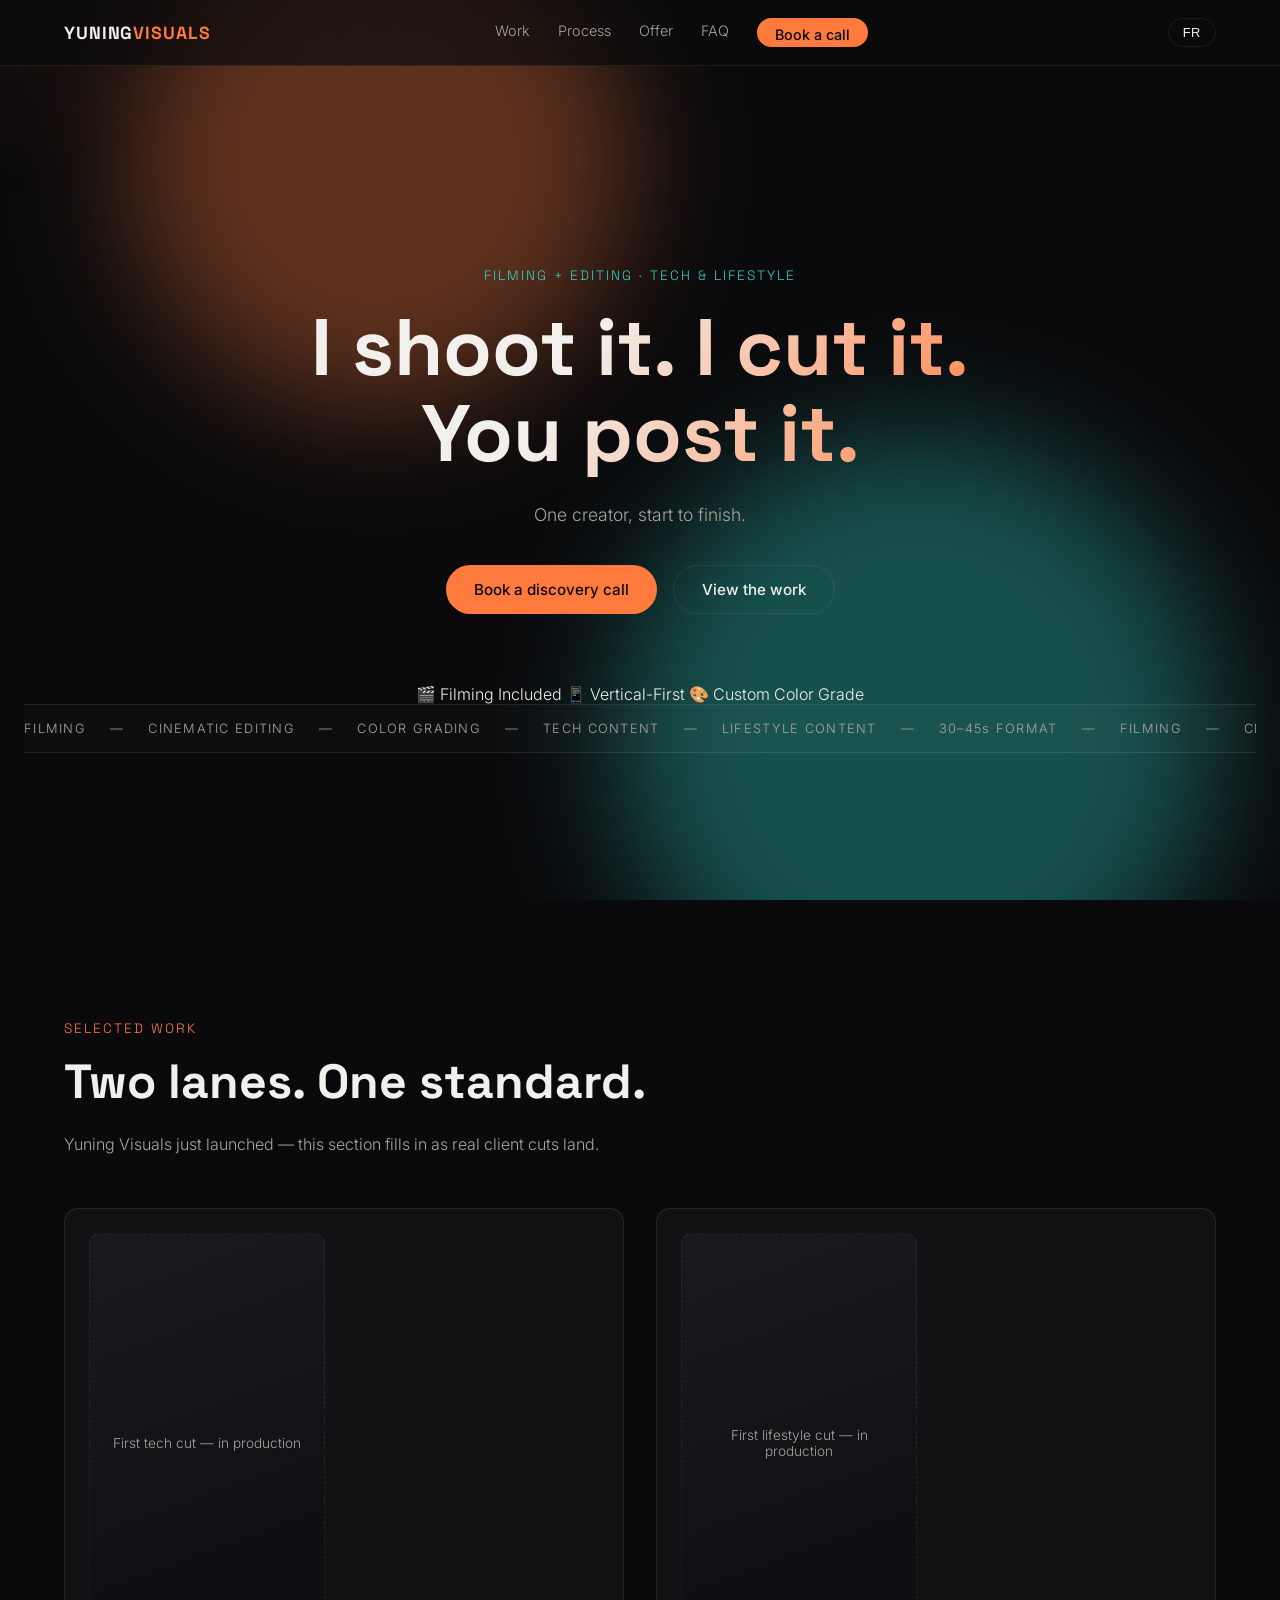
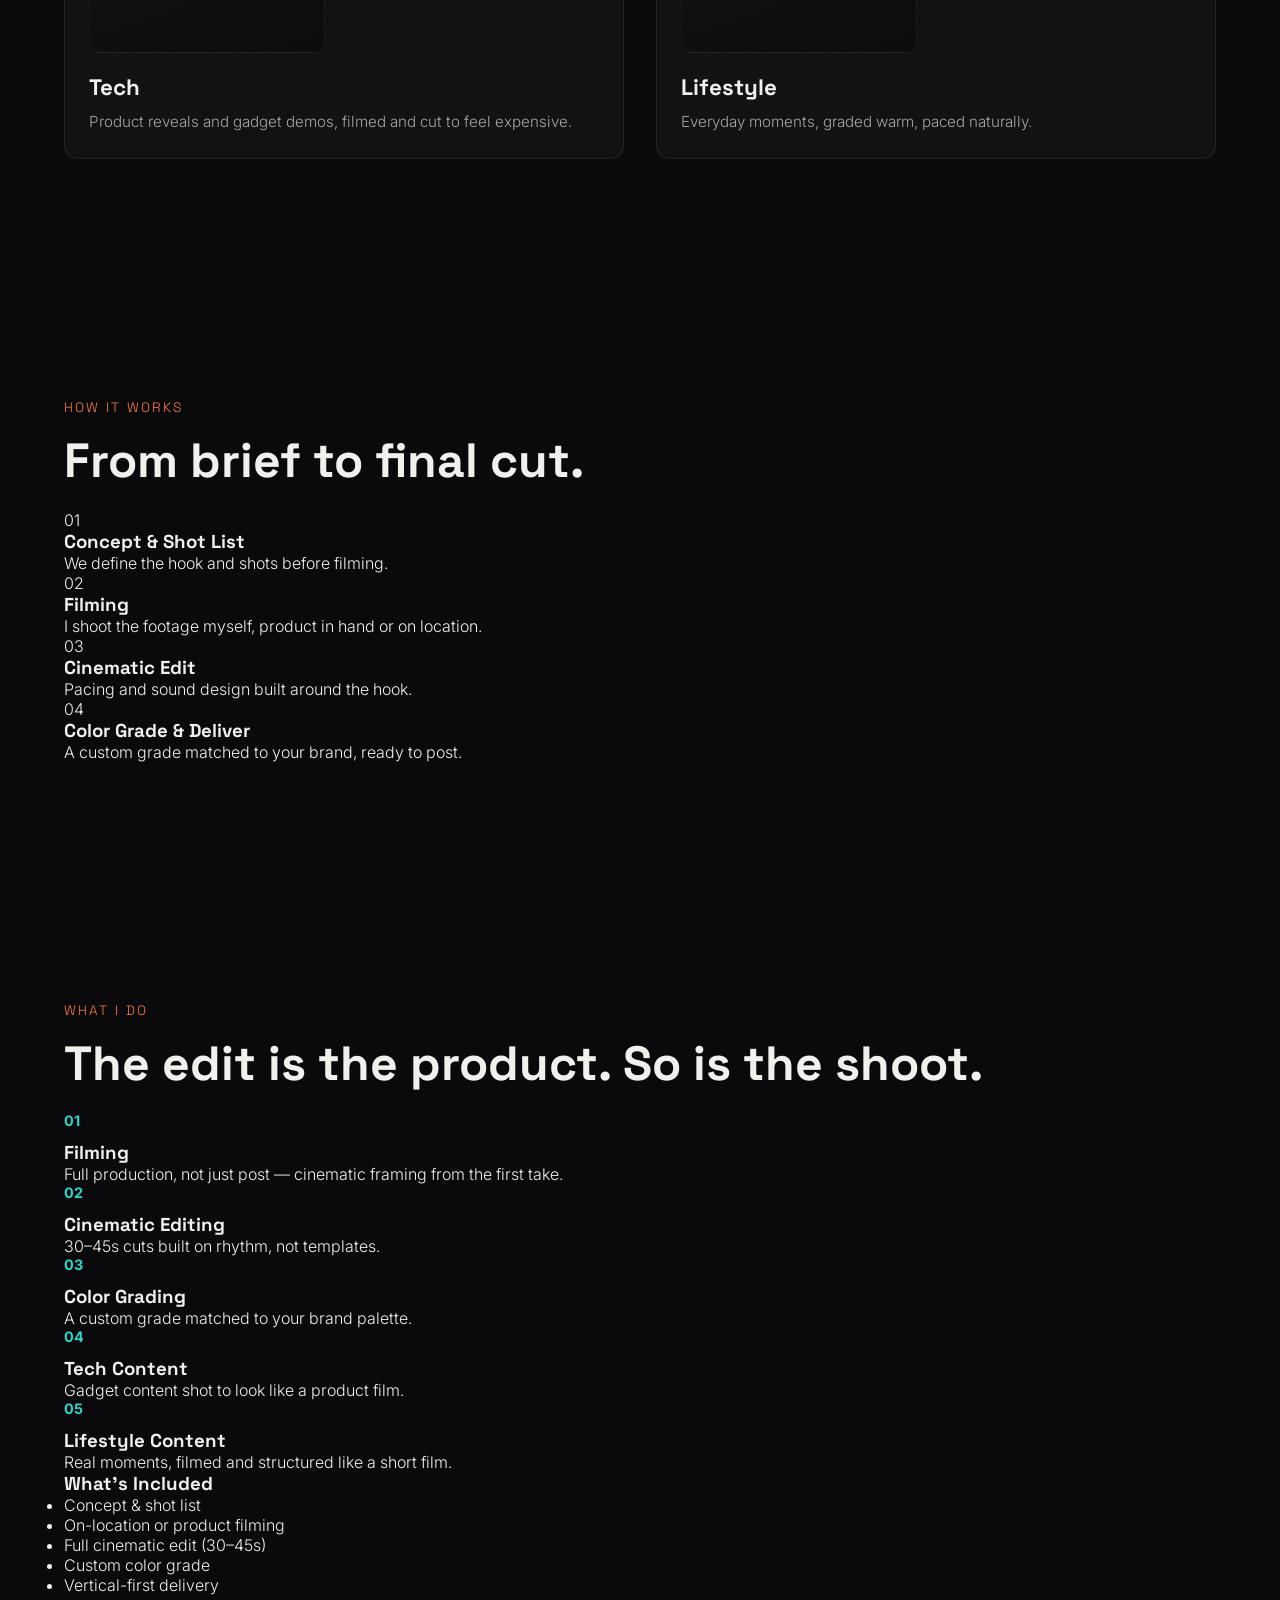
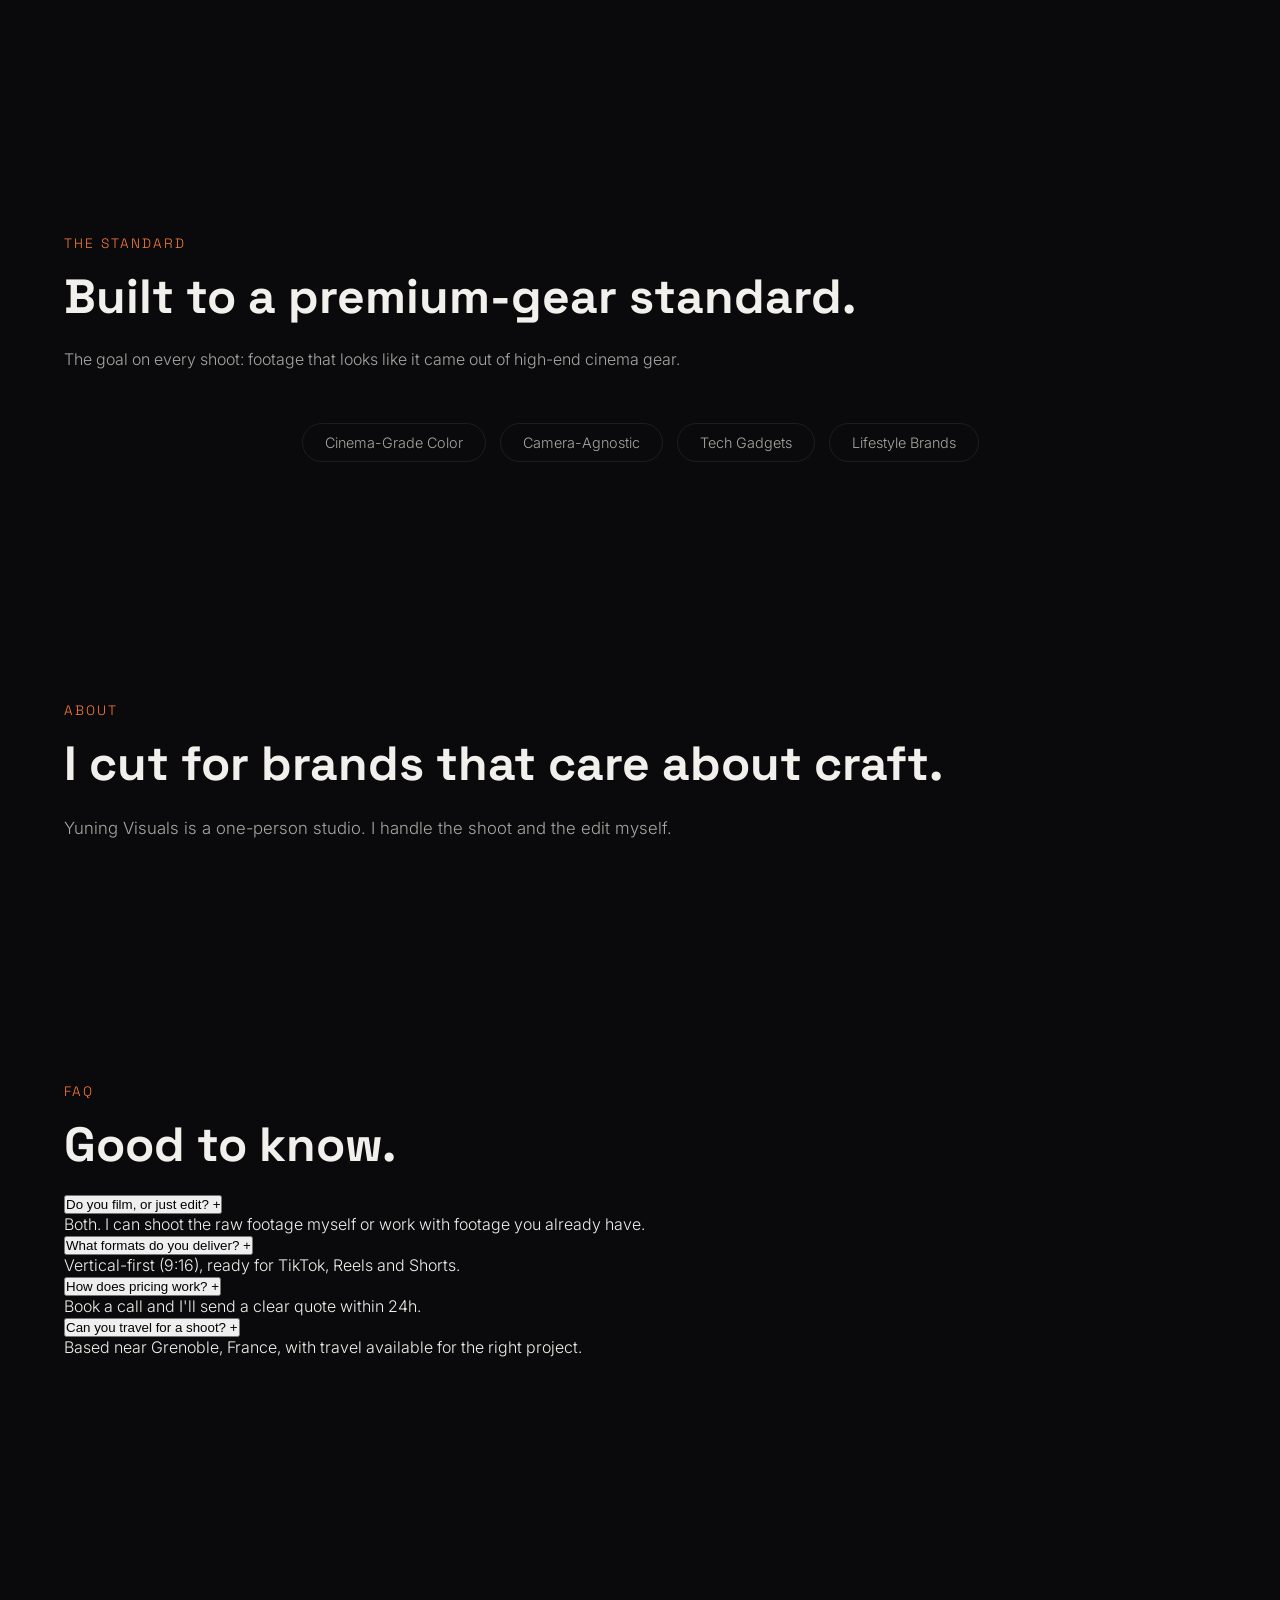
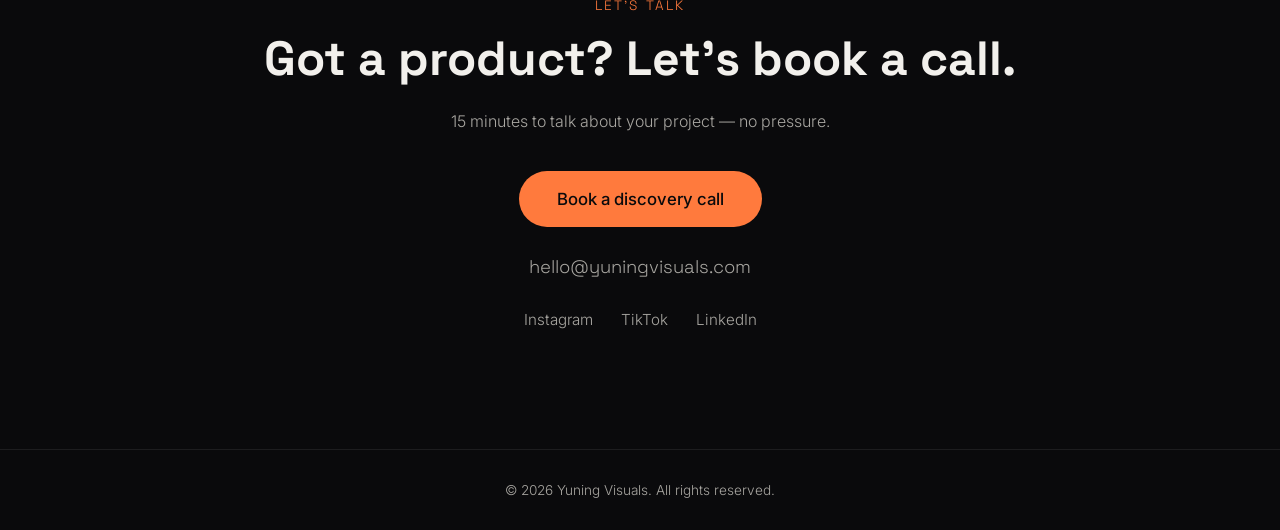
==== commit e9efedb5: "Update index.html" ====
--- a/index.html
+++ b/index.html
@@ -4,11 +4,10 @@
 <meta charset="UTF-8">
 <meta name="viewport" content="width=device-width, initial-scale=1.0">
 <title>Yuning Visuals — Cinematic UGC for Tech & Lifestyle Brands</title>
-<meta name="description" content="Yuning Visuals edits cinematic 30-45s UGC for Tech & Lifestyle brands. Premium color grading, precise pacing, made to stop the scroll.">
+<meta name="description" content="Yuning Visuals films and edits cinematic 30-45s UGC for Tech & Lifestyle brands. Full service: shoot, edit, color grade.">
 <link rel="stylesheet" href="styles.css">
 <link rel="preconnect" href="https://fonts.googleapis.com">
 <link href="https://fonts.googleapis.com/css2?family=Space+Grotesk:wght@400;500;600;700&family=Inter:wght@300;400;500;600&display=swap" rel="stylesheet">
-<!-- Calendly widget assets -->
 <link href="https://assets.calendly.com/assets/external/widget.css" rel="stylesheet">
 <script src="https://assets.calendly.com/assets/external/widget.js" async></script>
 </head>
@@ -22,8 +21,9 @@
     <a href="#top" class="logo">YUNING<span>VISUALS</span></a>
     <nav class="nav-links">
       <a href="#work" data-en="Work" data-fr="Travaux"><span>Work</span></a>
+      <a href="#process" data-en="Process" data-fr="Process"><span>Process</span></a>
       <a href="#offer" data-en="Offer" data-fr="Offre"><span>Offer</span></a>
-      <a href="#about" data-en="About" data-fr="À propos"><span>About</span></a>
+      <a href="#faq" data-en="FAQ" data-fr="FAQ"><span>FAQ</span></a>
       <a href="#contact" class="nav-cta" data-en="Book a call" data-fr="Réserver un appel"><span>Book a call</span></a>
     </nav>
     <button id="lang-toggle" class="lang-btn">FR</button>
@@ -36,36 +36,33 @@
     <div class="blob blob-2"></div>
   </div>
   <div class="hero-content">
-    <p class="eyebrow reveal" data-en="Cinematic Editor · Tech &amp; Lifestyle" data-fr="Monteuse Cinématique · Tech &amp; Lifestyle">Cinematic Editor · Tech &amp; Lifestyle</p>
-    <h1 class="reveal" data-en="Footage in.<br>A film out." data-fr="Des rushs en entrée.<br>Un film en sortie.">Footage in.<br>A film out.</h1>
-    <p class="subhead reveal" data-en="I edit 30–45s cinematic UGC for brands that refuse to look generic — sharp pacing, deliberate color, zero filler." data-fr="Je monte des UGC cinématiques de 30 à 45s pour des marques qui refusent le générique — rythme précis, couleur maîtrisée, zéro remplissage.">I edit 30–45s cinematic UGC for brands that refuse to look generic.</p>
+    <p class="eyebrow reveal" data-en="Filming + Editing · Tech &amp; Lifestyle" data-fr="Tournage + Montage · Tech &amp; Lifestyle">Filming + Editing · Tech &amp; Lifestyle</p>
+    <h1 class="reveal" data-en="I shoot it.<br>I cut it.<br>You post it." data-fr="Je le tourne.<br>Je le monte.<br>Vous le publiez.">I shoot it. I cut it. You post it.</h1>
+    <p class="subhead reveal" data-en="One creator, start to finish. I film and edit 30–45s cinematic UGC for brands that refuse to look generic — sharp pacing, deliberate color, zero filler." data-fr="Une seule créatrice, du début à la fin. Je filme et monte des UGC cinématiques de 30 à 45s pour des marques qui refusent le générique — rythme précis, couleur maîtrisée, zéro remplissage.">One creator, start to finish.</p>
     <div class="hero-cta reveal">
       <button class="btn btn-primary magnetic" data-calendly-open data-en="Book a discovery call" data-fr="Réserver un appel découverte">Book a discovery call</button>
       <a href="#work" class="btn btn-ghost magnetic" data-en="View the work" data-fr="Voir les travaux">View the work</a>
     </div>
+    <div class="hero-badges reveal">
+      <span data-en="🎬 Filming Included" data-fr="🎬 Tournage inclus">🎬 Filming Included</span>
+      <span data-en="📱 Vertical-First" data-fr="📱 Format vertical natif">📱 Vertical-First</span>
+      <span data-en="🎨 Custom Color Grade" data-fr="🎨 Étalonnage sur-mesure">🎨 Custom Color Grade</span>
+    </div>
   </div>
   <div class="ticker">
     <div class="ticker-track">
-      <span data-en="CINEMATIC EDITING" data-fr="MONTAGE CINÉMATIQUE">CINEMATIC EDITING</span>
-      <span>—</span>
-      <span data-en="COLOR GRADING" data-fr="ÉTALONNAGE COULEUR">COLOR GRADING</span>
-      <span>—</span>
-      <span data-en="TECH CONTENT" data-fr="CONTENU TECH">TECH CONTENT</span>
-      <span>—</span>
-      <span data-en="LIFESTYLE CONTENT" data-fr="CONTENU LIFESTYLE">LIFESTYLE CONTENT</span>
-      <span>—</span>
-      <span data-en="30–45s FORMAT" data-fr="FORMAT 30–45s">30–45s FORMAT</span>
-      <span>—</span>
-      <span data-en="CINEMATIC EDITING" data-fr="MONTAGE CINÉMATIQUE">CINEMATIC EDITING</span>
-      <span>—</span>
-      <span data-en="COLOR GRADING" data-fr="ÉTALONNAGE COULEUR">COLOR GRADING</span>
-      <span>—</span>
-      <span data-en="TECH CONTENT" data-fr="CONTENU TECH">TECH CONTENT</span>
-      <span>—</span>
-      <span data-en="LIFESTYLE CONTENT" data-fr="CONTENU LIFESTYLE">LIFESTYLE CONTENT</span>
-      <span>—</span>
-      <span data-en="30–45s FORMAT" data-fr="FORMAT 30–45s">30–45s FORMAT</span>
-      <span>—</span>
+      <span data-en="FILMING" data-fr="TOURNAGE">FILMING</span><span>—</span>
+      <span data-en="CINEMATIC EDITING" data-fr="MONTAGE CINÉMATIQUE">CINEMATIC EDITING</span><span>—</span>
+      <span data-en="COLOR GRADING" data-fr="ÉTALONNAGE COULEUR">COLOR GRADING</span><span>—</span>
+      <span data-en="TECH CONTENT" data-fr="CONTENU TECH">TECH CONTENT</span><span>—</span>
+      <span data-en="LIFESTYLE CONTENT" data-fr="CONTENU LIFESTYLE">LIFESTYLE CONTENT</span><span>—</span>
+      <span data-en="30–45s FORMAT" data-fr="FORMAT 30–45s">30–45s FORMAT</span><span>—</span>
+      <span data-en="FILMING" data-fr="TOURNAGE">FILMING</span><span>—</span>
+      <span data-en="CINEMATIC EDITING" data-fr="MONTAGE CINÉMATIQUE">CINEMATIC EDITING</span><span>—</span>
+      <span data-en="COLOR GRADING" data-fr="ÉTALONNAGE COULEUR">COLOR GRADING</span><span>—</span>
+      <span data-en="TECH CONTENT" data-fr="CONTENU TECH">TECH CONTENT</span><span>—</span>
+      <span data-en="LIFESTYLE CONTENT" data-fr="CONTENU LIFESTYLE">LIFESTYLE CONTENT</span><span>—</span>
+      <span data-en="30–45s FORMAT" data-fr="FORMAT 30–45s">30–45s FORMAT</span><span>—</span>
     </div>
   </div>
 </section>
@@ -73,17 +70,17 @@
 <section id="work" class="section work">
   <p class="section-tag reveal" data-en="Selected Work" data-fr="Travaux Sélectionnés">Selected Work</p>
   <h2 class="reveal" data-en="Two lanes. One standard." data-fr="Deux univers. Un seul niveau d'exigence.">Two lanes. One standard.</h2>
-  <p class="section-intro reveal" data-en="Yuning Visuals just launched — this section fills in with real client cuts as they land. What's below is the exact bar every future edit is held to." data-fr="Yuning Visuals vient de démarrer — cette section se remplit avec de vrais montages clients au fil des collaborations. Ce qui suit est le niveau d'exigence appliqué à chaque futur montage.">Yuning Visuals just launched — this section fills in as real client cuts land.</p>
+  <p class="section-intro reveal" data-en="Yuning Visuals just launched — this section fills in with real client cuts as they land. What's below is the exact bar every future shoot and edit is held to." data-fr="Yuning Visuals vient de démarrer — cette section se remplit avec de vrais montages clients au fil des collaborations. Ce qui suit est le niveau d'exigence appliqué à chaque futur tournage et montage.">Yuning Visuals just launched — this section fills in as real client cuts land.</p>
 
   <div class="categories">
-    <div class="cat-card reveal">
+    <div class="cat-card reveal tilt">
       <div class="cat-video-slot">
         <span class="slot-label" data-en="First tech cut — in production" data-fr="Premier montage tech — en production">First tech cut — in production</span>
       </div>
       <h3 data-en="Tech" data-fr="Tech">Tech</h3>
-      <p data-en="Product reveals, unboxings, gadget demos — cut to feel expensive, not templated." data-fr="Révélations produit, unboxings, démos gadgets — montés pour paraître premium, jamais génériques.">Product reveals and gadget demos, cut to feel expensive.</p>
-    </div>
-    <div class="cat-card reveal">
+      <p data-en="Product reveals, unboxings, gadget demos — filmed and cut to feel expensive, not templated." data-fr="Révélations produit, unboxings, démos gadgets — filmés et montés pour paraître premium, jamais génériques.">Product reveals and gadget demos, filmed and cut to feel expensive.</p>
+    </div>
+    <div class="cat-card reveal tilt">
       <div class="cat-video-slot">
         <span class="slot-label" data-en="First lifestyle cut — in production" data-fr="Premier montage lifestyle — en production">First lifestyle cut — in production</span>
       </div>
@@ -93,30 +90,74 @@
   </div>
 </section>
 
+<section id="process" class="section process">
+  <p class="section-tag reveal" data-en="How It Works" data-fr="Comment ça marche">How It Works</p>
+  <h2 class="reveal" data-en="From brief to final cut." data-fr="Du brief au montage final.">From brief to final cut.</h2>
+
+  <div class="timeline">
+    <div class="timeline-line"><div class="timeline-progress"></div></div>
+    <div class="timeline-step reveal">
+      <span class="step-num">01</span>
+      <h3 data-en="Concept & Shot List" data-fr="Concept & Découpage">Concept &amp; Shot List</h3>
+      <p data-en="We define the hook, the angle, and exactly what shots the video needs before anything is filmed." data-fr="On définit le hook, l'angle et les plans exacts nécessaires avant même de filmer.">We define the hook and shots before filming.</p>
+    </div>
+    <div class="timeline-step reveal">
+      <span class="step-num">02</span>
+      <h3 data-en="Filming" data-fr="Tournage">Filming</h3>
+      <p data-en="I shoot the footage myself — product in hand or on location — so nothing gets lost in translation before the edit." data-fr="Je filme moi-même les rushs — produit en main ou sur place — pour que rien ne se perde avant le montage.">I shoot the footage myself, product in hand or on location.</p>
+    </div>
+    <div class="timeline-step reveal">
+      <span class="step-num">03</span>
+      <h3 data-en="Cinematic Edit" data-fr="Montage Cinématique">Cinematic Edit</h3>
+      <p data-en="Pacing, sound design, and transitions built around the hook — no filler, no dead frames." data-fr="Rythme, sound design et transitions construits autour du hook — pas de remplissage, pas de plan mort.">Pacing and sound design built around the hook.</p>
+    </div>
+    <div class="timeline-step reveal">
+      <span class="step-num">04</span>
+      <h3 data-en="Color Grade & Deliver" data-fr="Étalonnage & Livraison">Color Grade &amp; Deliver</h3>
+      <p data-en="A custom grade matched to your brand, delivered vertical-first and ready to post." data-fr="Un étalonnage sur-mesure aligné sur votre marque, livré en format vertical, prêt à publier.">A custom grade matched to your brand, ready to post.</p>
+    </div>
+  </div>
+</section>
+
 <section id="offer" class="section offer">
   <p class="section-tag reveal" data-en="What I Do" data-fr="Ce que je fais">What I Do</p>
-  <h2 class="reveal" data-en="The edit is the product." data-fr="Le montage, c'est le produit.">The edit is the product.</h2>
-
-  <div class="offer-grid">
-    <div class="offer-card reveal">
+  <h2 class="reveal" data-en="The edit is the product. So is the shoot." data-fr="Le montage, c'est le produit. Le tournage aussi.">The edit is the product. So is the shoot.</h2>
+
+  <div class="bento">
+    <div class="bento-card bento-wide reveal tilt">
       <span class="offer-num">01</span>
+      <h3 data-en="Filming" data-fr="Tournage">Filming</h3>
+      <p data-en="Full production, not just post. I shoot your product or lifestyle scenes with cinematic framing from the first take." data-fr="Production complète, pas seulement la post. Je filme votre produit ou vos scènes lifestyle avec un cadrage cinématique dès la première prise.">Full production, not just post — cinematic framing from the first take.</p>
+    </div>
+    <div class="bento-card reveal tilt">
+      <span class="offer-num">02</span>
       <h3 data-en="Cinematic Editing" data-fr="Montage Cinématique">Cinematic Editing</h3>
-      <p data-en="30–45s cuts built on rhythm, not templates. Every beat earns its place." data-fr="Montages de 30 à 45s construits sur le rythme, pas sur des templates. Chaque plan a sa raison d'être.">30–45s cuts built on rhythm, not templates.</p>
-    </div>
-    <div class="offer-card reveal">
-      <span class="offer-num">02</span>
+      <p data-en="30–45s cuts built on rhythm, not templates." data-fr="Montages de 30 à 45s construits sur le rythme, pas sur des templates.">30–45s cuts built on rhythm, not templates.</p>
+    </div>
+    <div class="bento-card reveal tilt">
+      <span class="offer-num">03</span>
       <h3 data-en="Color Grading" data-fr="Étalonnage Couleur">Color Grading</h3>
-      <p data-en="A custom grade matched to your brand palette. The difference between 'filmed' and 'made'." data-fr="Un étalonnage sur-mesure aligné sur votre charte de marque. La différence entre 'filmé' et 'réalisé'.">A custom grade matched to your brand palette.</p>
-    </div>
-    <div class="offer-card reveal">
-      <span class="offer-num">03</span>
+      <p data-en="A custom grade matched to your brand palette." data-fr="Un étalonnage sur-mesure aligné sur votre charte de marque.">A custom grade matched to your brand palette.</p>
+    </div>
+    <div class="bento-card reveal tilt">
+      <span class="offer-num">04</span>
       <h3 data-en="Tech Content" data-fr="Contenu Tech">Tech Content</h3>
-      <p data-en="Specs don't sell. Feeling does. Gadget content cut to look like a product film, not a demo." data-fr="Les caractéristiques techniques ne vendent pas. L'émotion, oui. Du contenu gadget monté comme un film produit, pas une démo.">Gadget content cut to look like a product film, not a demo.</p>
-    </div>
-    <div class="offer-card reveal">
-      <span class="offer-num">04</span>
+      <p data-en="Gadget content shot and cut to look like a product film, not a demo." data-fr="Contenu gadget filmé et monté comme un film produit, pas une démo.">Gadget content shot to look like a product film.</p>
+    </div>
+    <div class="bento-card reveal tilt">
+      <span class="offer-num">05</span>
       <h3 data-en="Lifestyle Content" data-fr="Contenu Lifestyle">Lifestyle Content</h3>
-      <p data-en="Real moments, structured like a short film. Authentic doesn't have to mean unpolished." data-fr="Des moments réels, structurés comme un court-métrage. Authentique ne veut pas dire brut.">Real moments, structured like a short film.</p>
+      <p data-en="Real moments, filmed and structured like a short film." data-fr="Des moments réels, filmés et structurés comme un court-métrage.">Real moments, filmed and structured like a short film.</p>
+    </div>
+    <div class="bento-card bento-wide reveal">
+      <h3 data-en="What's Included" data-fr="Ce qui est inclus">What's Included</h3>
+      <ul class="check-list">
+        <li data-en="Concept & shot list" data-fr="Concept & découpage">Concept &amp; shot list</li>
+        <li data-en="On-location or product filming" data-fr="Tournage sur place ou produit">On-location or product filming</li>
+        <li data-en="Full cinematic edit (30–45s)" data-fr="Montage cinématique complet (30–45s)">Full cinematic edit (30–45s)</li>
+        <li data-en="Custom color grade" data-fr="Étalonnage sur-mesure">Custom color grade</li>
+        <li data-en="Vertical-first delivery" data-fr="Livraison format vertical">Vertical-first delivery</li>
+      </ul>
     </div>
   </div>
 </section>
@@ -124,7 +165,7 @@
 <section class="section standard">
   <p class="section-tag reveal" data-en="The Standard" data-fr="Le Niveau d'Exigence">The Standard</p>
   <h2 class="reveal" data-en="Built to a premium-gear standard." data-fr="Pensé selon un niveau d'exigence premium.">Built to a premium-gear standard.</h2>
-  <p class="section-intro reveal" data-en="The goal on every project: footage that looks like it came out of high-end cinema gear, even when it didn't. Compact, cinematic, effortless — that's the bar." data-fr="L'objectif sur chaque projet : des images qui semblent sorties d'un matériel cinéma haut de gamme, même quand ce n'est pas le cas. Compact, cinématique, sans effort — c'est le niveau visé.">The goal on every project: footage that looks like it came out of high-end cinema gear.</p>
+  <p class="section-intro reveal" data-en="The goal on every shoot: footage that looks like it came out of high-end cinema gear. Compact, cinematic, effortless — that's the bar, from filming to final grade." data-fr="L'objectif sur chaque tournage : des images qui semblent sorties d'un matériel cinéma haut de gamme. Compact, cinématique, sans effort — c'est le niveau visé, du tournage à l'étalonnage final.">The goal on every shoot: footage that looks like it came out of high-end cinema gear.</p>
   <div class="dream-tags reveal">
     <span data-en="Cinema-Grade Color" data-fr="Couleur Grade Cinéma">Cinema-Grade Color</span>
     <span data-en="Camera-Agnostic" data-fr="Indépendant du Matériel">Camera-Agnostic</span>
@@ -136,12 +177,56 @@
 <section id="about" class="section about">
   <p class="section-tag reveal" data-en="About" data-fr="À propos">About</p>
   <h2 class="reveal" data-en="I cut for brands that care about craft." data-fr="Je monte pour des marques qui tiennent au savoir-faire.">I cut for brands that care about craft.</h2>
-  <p class="about-text reveal" data-en="Yuning Visuals is a one-person editing studio built on one belief: UGC doesn't have to look cheap to convert. Every project gets the same process — pacing built around the hook, color graded to match the brand, sound designed so nothing feels flat. Currently taking on early collaborations to build out a Tech and Lifestyle portfolio." data-fr="Yuning Visuals est un studio de montage solo construit sur une conviction : l'UGC n'a pas besoin d'être bon marché pour convertir. Chaque projet suit le même processus — un rythme construit autour du hook, une couleur alignée sur la marque, un sound design qui évite le plat. Actuellement à la recherche de premières collaborations pour construire un portfolio Tech et Lifestyle.">Yuning Visuals is a one-person editing studio built on one belief: UGC doesn't have to look cheap to convert.</p>
+  <p class="about-text reveal" data-en="Yuning Visuals is a one-person studio built on one belief: UGC doesn't have to look cheap to convert. I handle the shoot and the edit myself — pacing built around the hook, color graded to match the brand, sound designed so nothing feels flat. Currently taking on early collaborations to build out a Tech and Lifestyle portfolio." data-fr="Yuning Visuals est un studio solo construit sur une conviction : l'UGC n'a pas besoin d'être bon marché pour convertir. Je gère le tournage et le montage moi-même — un rythme construit autour du hook, une couleur alignée sur la marque, un sound design qui évite le plat. Actuellement à la recherche de premières collaborations pour construire un portfolio Tech et Lifestyle.">Yuning Visuals is a one-person studio. I handle the shoot and the edit myself.</p>
+</section>
+
+<section id="faq" class="section faq">
+  <p class="section-tag reveal" data-en="FAQ" data-fr="FAQ">FAQ</p>
+  <h2 class="reveal" data-en="Good to know." data-fr="Bon à savoir.">Good to know.</h2>
+
+  <div class="accordion">
+    <div class="accordion-item reveal">
+      <button class="accordion-head">
+        <span data-en="Do you film, or just edit?" data-fr="Vous filmez, ou juste le montage ?">Do you film, or just edit?</span>
+        <span class="accordion-icon">+</span>
+      </button>
+      <div class="accordion-body">
+        <p data-en="Both. I can shoot the raw footage myself or work with footage you already have — either way, the edit and color grade are always included." data-fr="Les deux. Je peux filmer les rushs moi-même ou travailler avec des rushs que vous avez déjà — dans tous les cas, le montage et l'étalonnage sont toujours inclus.">Both. I can shoot the raw footage myself or work with footage you already have.</p>
+      </div>
+    </div>
+    <div class="accordion-item reveal">
+      <button class="accordion-head">
+        <span data-en="What formats do you deliver?" data-fr="Quels formats livrez-vous ?">What formats do you deliver?</span>
+        <span class="accordion-icon">+</span>
+      </button>
+      <div class="accordion-body">
+        <p data-en="Vertical-first (9:16), ready for TikTok, Reels and Shorts. Other aspect ratios available on request." data-fr="Format vertical natif (9:16), prêt pour TikTok, Reels et Shorts. Autres formats disponibles sur demande.">Vertical-first (9:16), ready for TikTok, Reels and Shorts.</p>
+      </div>
+    </div>
+    <div class="accordion-item reveal">
+      <button class="accordion-head">
+        <span data-en="How does pricing work?" data-fr="Comment fonctionnent les tarifs ?">How does pricing work?</span>
+        <span class="accordion-icon">+</span>
+      </button>
+      <div class="accordion-body">
+        <p data-en="Rates depend on scope — filming, edit length and revisions. Book a call and I'll send a clear quote within 24h." data-fr="Les tarifs dépendent du périmètre — tournage, durée du montage et révisions. Réservez un appel et je vous envoie un devis clair en 24h.">Book a call and I'll send a clear quote within 24h.</p>
+      </div>
+    </div>
+    <div class="accordion-item reveal">
+      <button class="accordion-head">
+        <span data-en="Can you travel for a shoot?" data-fr="Pouvez-vous vous déplacer pour un tournage ?">Can you travel for a shoot?</span>
+        <span class="accordion-icon">+</span>
+      </button>
+      <div class="accordion-body">
+        <p data-en="Yes, based near Grenoble, France, with travel available for the right project." data-fr="Oui, basée près de Grenoble, en France, avec possibilité de déplacement selon le projet.">Based near Grenoble, France, with travel available for the right project.</p>
+      </div>
+    </div>
+  </div>
 </section>
 
 <section id="contact" class="section contact">
   <p class="section-tag reveal" data-en="Let's Talk" data-fr="Discutons">Let's Talk</p>
-  <h2 class="reveal" data-en="Got footage?<br>Let's book a call." data-fr="Vous avez des rushs ?<br>Réservons un appel.">Got footage? Let's book a call.</h2>
+  <h2 class="reveal" data-en="Got a product?<br>Let's book a call." data-fr="Vous avez un produit ?<br>Réservons un appel.">Got a product? Let's book a call.</h2>
   <p class="section-intro reveal" data-en="15 minutes to talk about your project — no pressure, no generic pitch." data-fr="15 minutes pour parler de votre projet — sans pression, sans pitch générique.">15 minutes to talk about your project — no pressure.</p>
   <button class="btn btn-primary btn-large magnetic reveal" data-calendly-open data-en="Book a discovery call" data-fr="Réserver un appel découverte">Book a discovery call</button>
   <a href="mailto:hello@yuningvisuals.com" class="contact-email reveal">hello@yuningvisuals.com</a>
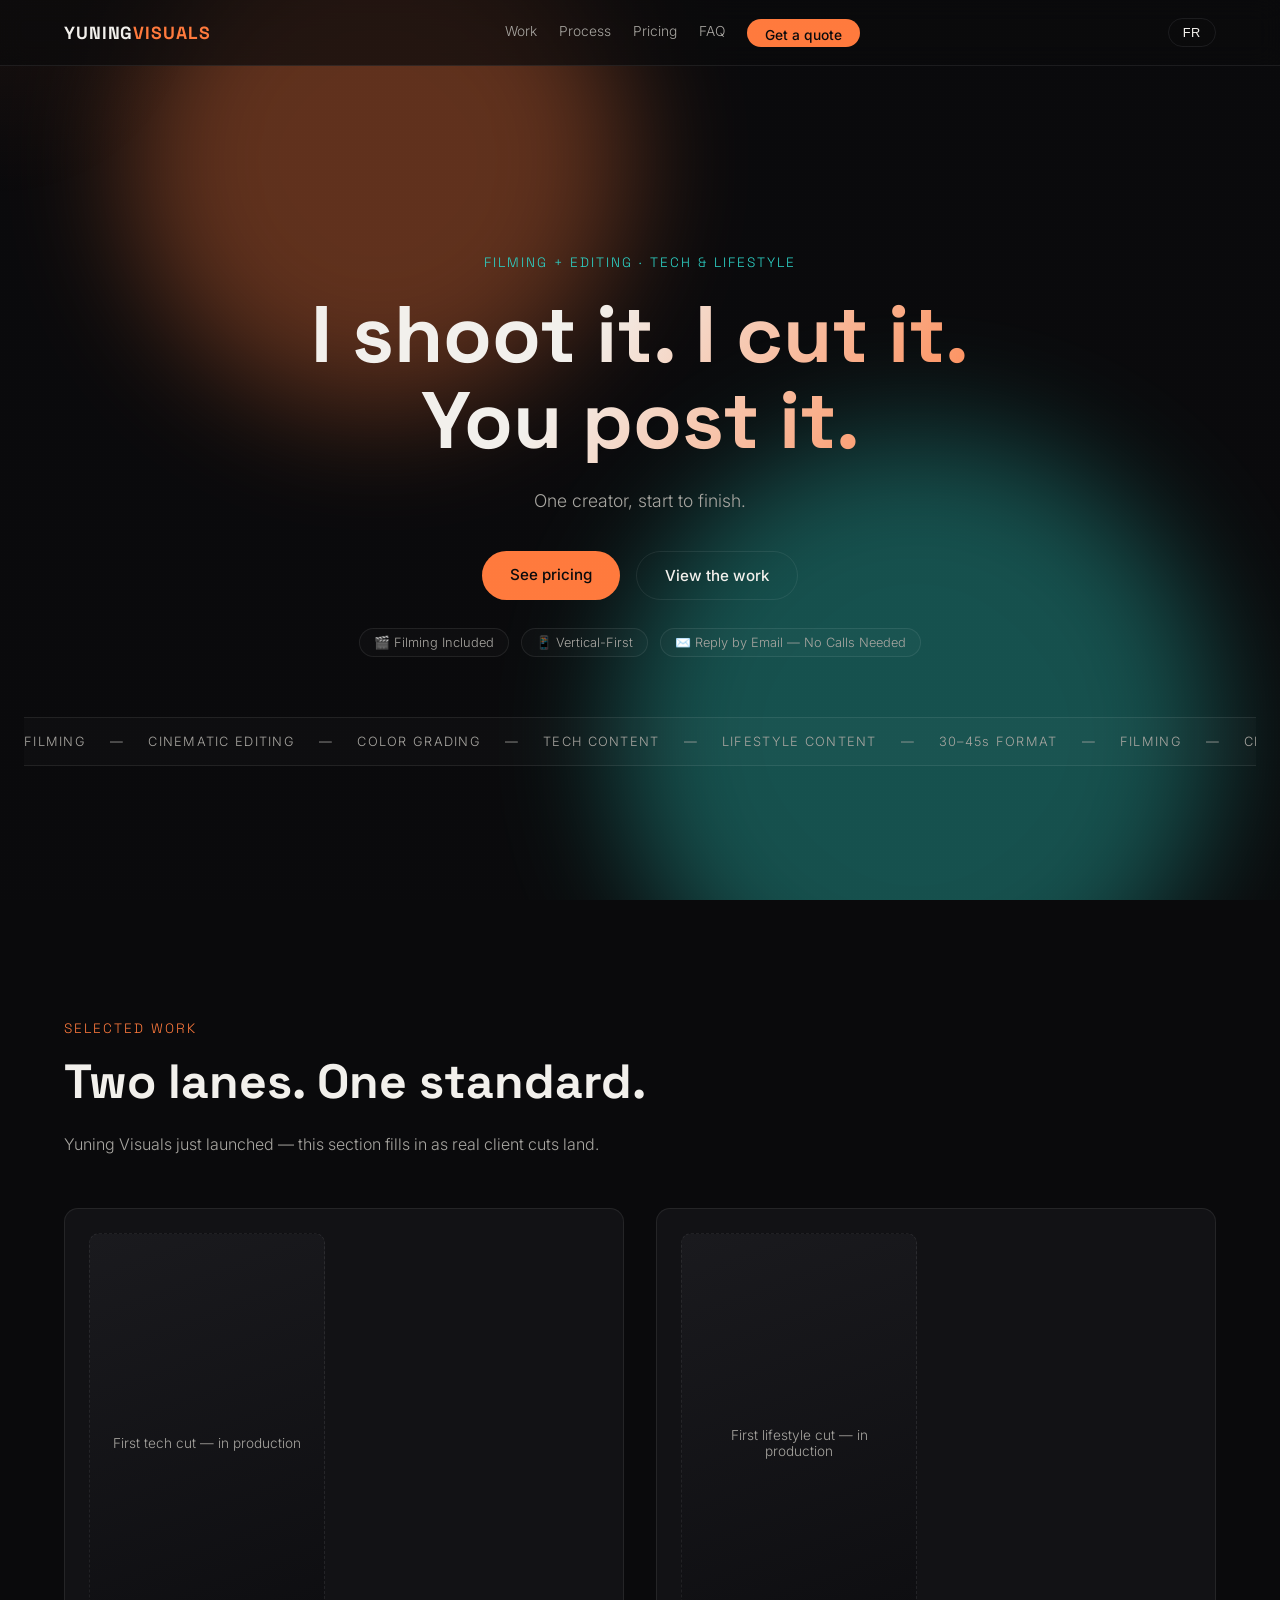
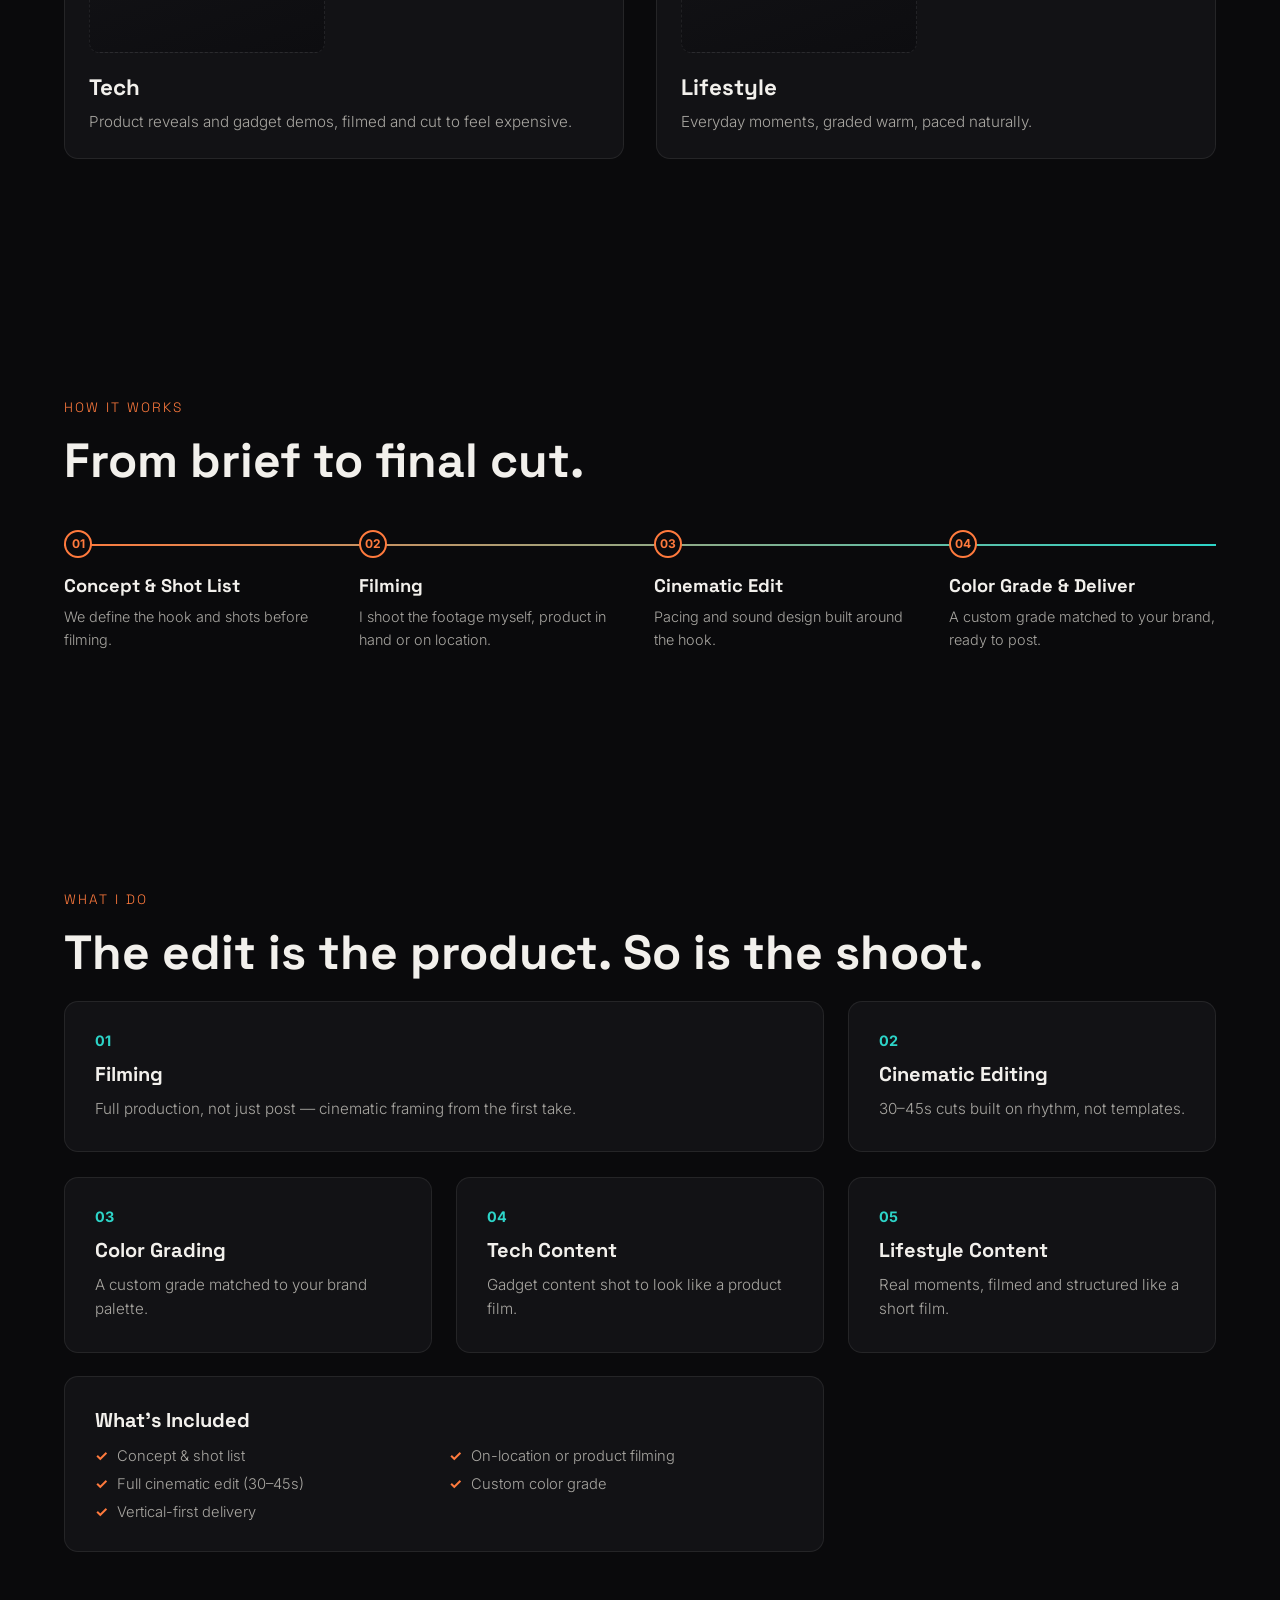
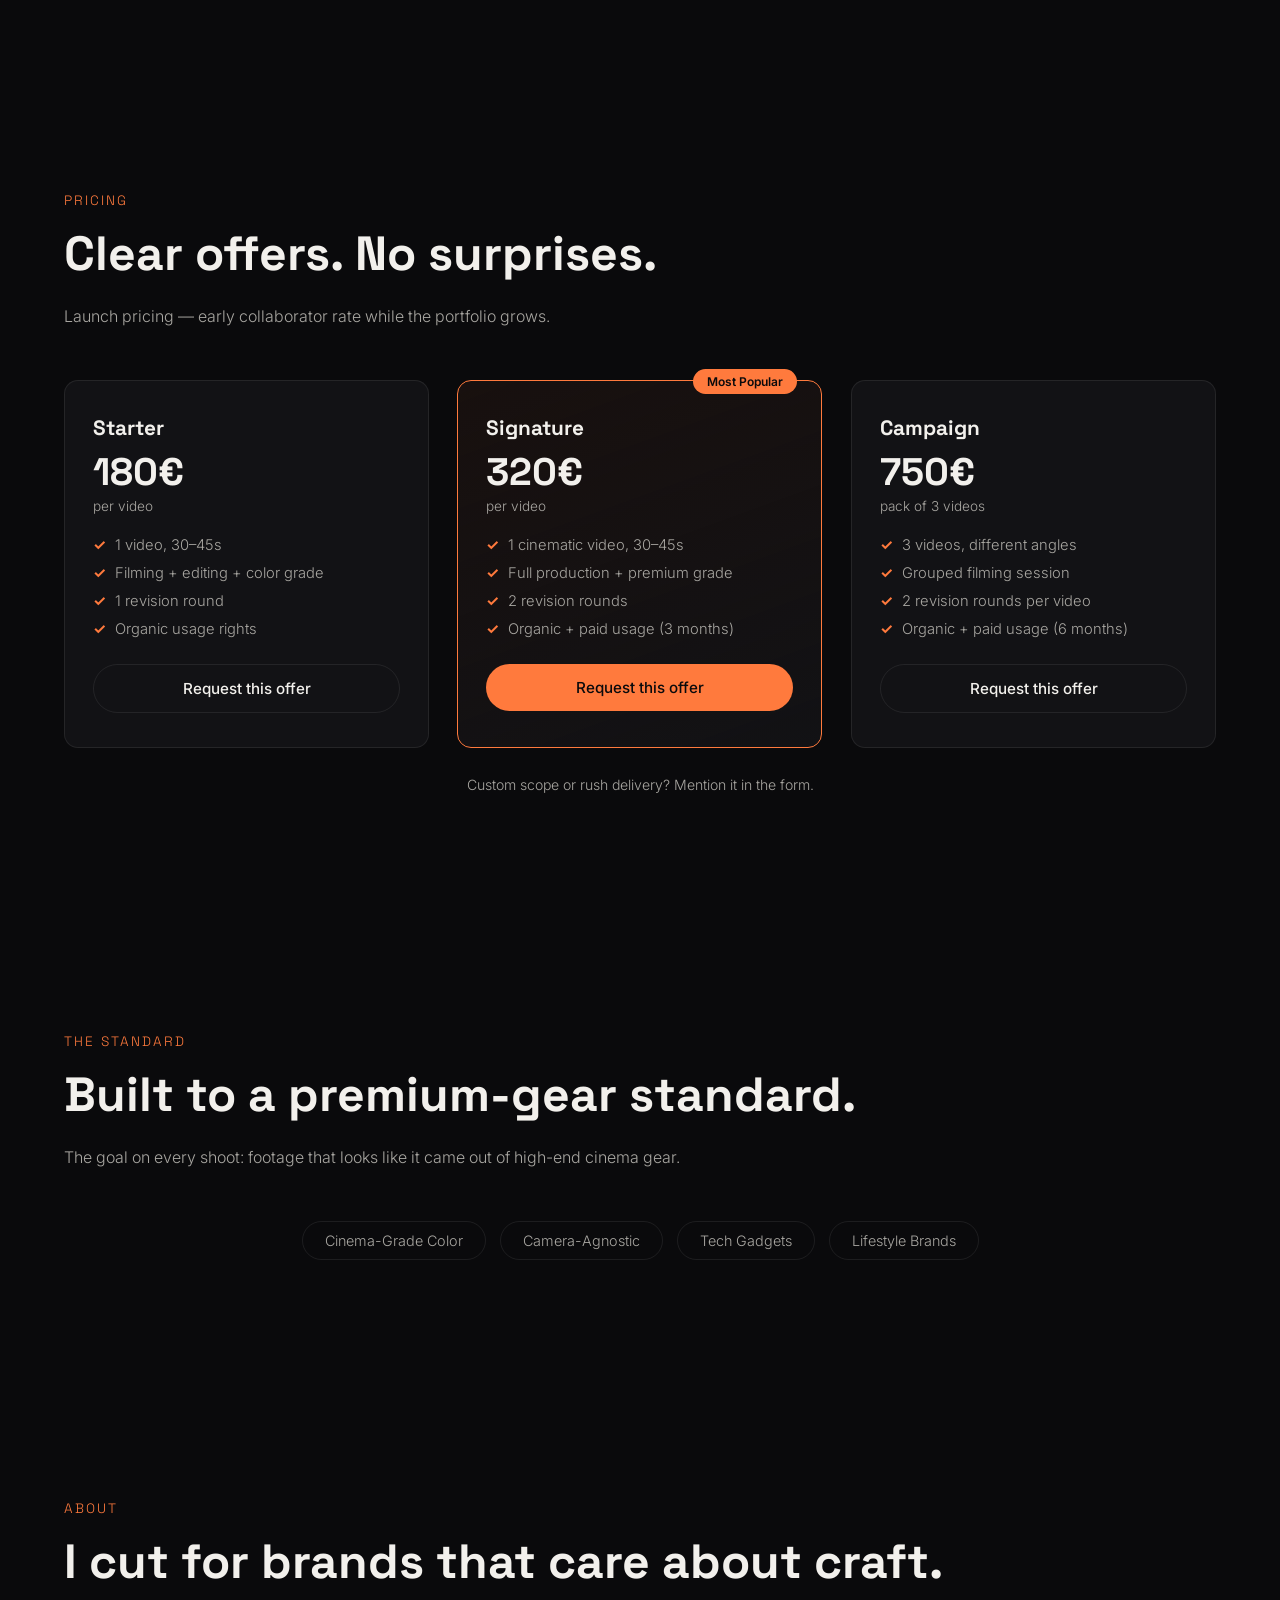
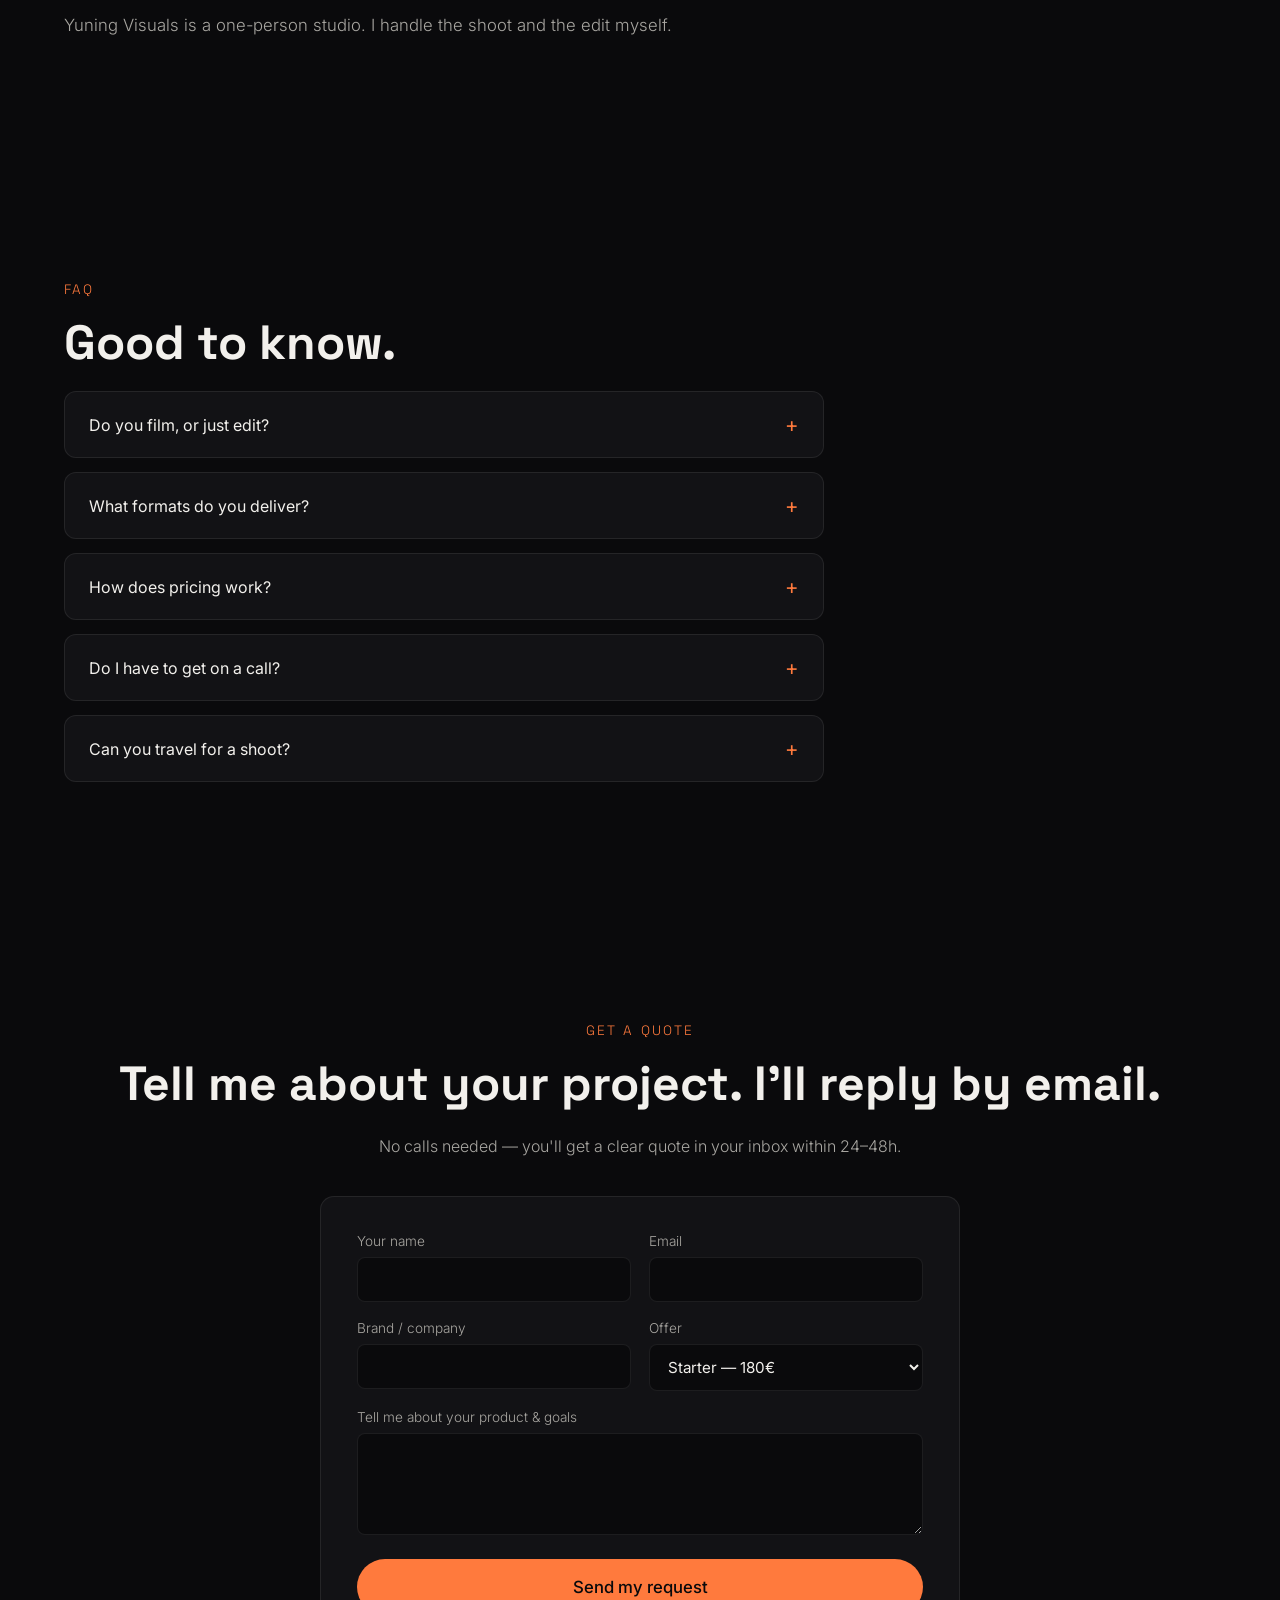
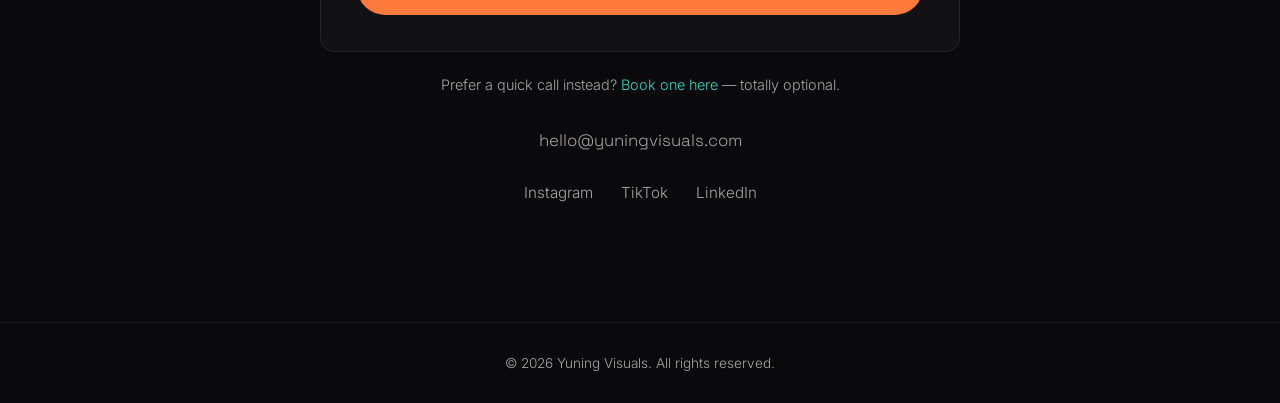
==== commit e28ea520: "Add files via upload" ====
--- a/index.html
+++ b/index.html
@@ -4,7 +4,7 @@
 <meta charset="UTF-8">
 <meta name="viewport" content="width=device-width, initial-scale=1.0">
 <title>Yuning Visuals — Cinematic UGC for Tech & Lifestyle Brands</title>
-<meta name="description" content="Yuning Visuals films and edits cinematic 30-45s UGC for Tech & Lifestyle brands. Full service: shoot, edit, color grade.">
+<meta name="description" content="Yuning Visuals films and edits cinematic 30-45s UGC for Tech & Lifestyle brands. Full service: shoot, edit, color grade. Get a quote in minutes.">
 <link rel="stylesheet" href="styles.css">
 <link rel="preconnect" href="https://fonts.googleapis.com">
 <link href="https://fonts.googleapis.com/css2?family=Space+Grotesk:wght@400;500;600;700&family=Inter:wght@300;400;500;600&display=swap" rel="stylesheet">
@@ -22,9 +22,9 @@
     <nav class="nav-links">
       <a href="#work" data-en="Work" data-fr="Travaux"><span>Work</span></a>
       <a href="#process" data-en="Process" data-fr="Process"><span>Process</span></a>
-      <a href="#offer" data-en="Offer" data-fr="Offre"><span>Offer</span></a>
+      <a href="#pricing" data-en="Pricing" data-fr="Tarifs"><span>Pricing</span></a>
       <a href="#faq" data-en="FAQ" data-fr="FAQ"><span>FAQ</span></a>
-      <a href="#contact" class="nav-cta" data-en="Book a call" data-fr="Réserver un appel"><span>Book a call</span></a>
+      <a href="#contact" class="nav-cta" data-en="Get a quote" data-fr="Devis"><span>Get a quote</span></a>
     </nav>
     <button id="lang-toggle" class="lang-btn">FR</button>
   </div>
@@ -40,13 +40,13 @@
     <h1 class="reveal" data-en="I shoot it.<br>I cut it.<br>You post it." data-fr="Je le tourne.<br>Je le monte.<br>Vous le publiez.">I shoot it. I cut it. You post it.</h1>
     <p class="subhead reveal" data-en="One creator, start to finish. I film and edit 30–45s cinematic UGC for brands that refuse to look generic — sharp pacing, deliberate color, zero filler." data-fr="Une seule créatrice, du début à la fin. Je filme et monte des UGC cinématiques de 30 à 45s pour des marques qui refusent le générique — rythme précis, couleur maîtrisée, zéro remplissage.">One creator, start to finish.</p>
     <div class="hero-cta reveal">
-      <button class="btn btn-primary magnetic" data-calendly-open data-en="Book a discovery call" data-fr="Réserver un appel découverte">Book a discovery call</button>
+      <a href="#pricing" class="btn btn-primary magnetic" data-en="See pricing" data-fr="Voir les tarifs">See pricing</a>
       <a href="#work" class="btn btn-ghost magnetic" data-en="View the work" data-fr="Voir les travaux">View the work</a>
     </div>
     <div class="hero-badges reveal">
       <span data-en="🎬 Filming Included" data-fr="🎬 Tournage inclus">🎬 Filming Included</span>
       <span data-en="📱 Vertical-First" data-fr="📱 Format vertical natif">📱 Vertical-First</span>
-      <span data-en="🎨 Custom Color Grade" data-fr="🎨 Étalonnage sur-mesure">🎨 Custom Color Grade</span>
+      <span data-en="✉️ Reply by Email — No Calls Needed" data-fr="✉️ Réponse par email — Aucun appel requis">✉️ Reply by Email — No Calls Needed</span>
     </div>
   </div>
   <div class="ticker">
@@ -162,6 +162,55 @@
   </div>
 </section>
 
+<section id="pricing" class="section pricing">
+  <p class="section-tag reveal" data-en="Pricing" data-fr="Tarifs">Pricing</p>
+  <h2 class="reveal" data-en="Clear offers. No surprises." data-fr="Des offres claires. Aucune surprise.">Clear offers. No surprises.</h2>
+  <p class="section-intro reveal" data-en="Launch pricing — early collaborator rate while the portfolio grows. Pick a plan below, it pre-fills the request form." data-fr="Tarifs de lancement — tarif préférentiel pendant que le portfolio se construit. Choisissez une offre ci-dessous, elle pré-remplit le formulaire de demande.">Launch pricing — early collaborator rate while the portfolio grows.</p>
+
+  <div class="pricing-grid">
+    <div class="price-card reveal tilt" data-package="Starter">
+      <h3 data-en="Starter" data-fr="Starter">Starter</h3>
+      <p class="price-tag">180€</p>
+      <p class="price-sub" data-en="per video" data-fr="par vidéo">per video</p>
+      <ul class="check-list single">
+        <li data-en="1 video, 30–45s" data-fr="1 vidéo, 30–45s">1 video, 30–45s</li>
+        <li data-en="Filming + editing + color grade" data-fr="Tournage + montage + étalonnage">Filming + editing + color grade</li>
+        <li data-en="1 revision round" data-fr="1 tour de révision">1 revision round</li>
+        <li data-en="Organic usage rights" data-fr="Droits usage organique">Organic usage rights</li>
+      </ul>
+      <button class="btn btn-ghost magnetic pick-package" data-en="Request this offer" data-fr="Demander cette offre">Request this offer</button>
+    </div>
+
+    <div class="price-card price-featured reveal tilt" data-package="Signature">
+      <span class="price-badge" data-en="Most Popular" data-fr="Le plus demandé">Most Popular</span>
+      <h3 data-en="Signature" data-fr="Signature">Signature</h3>
+      <p class="price-tag">320€</p>
+      <p class="price-sub" data-en="per video" data-fr="par vidéo">per video</p>
+      <ul class="check-list single">
+        <li data-en="1 cinematic video, 30–45s" data-fr="1 vidéo cinématique, 30–45s">1 cinematic video, 30–45s</li>
+        <li data-en="Full production + premium grade" data-fr="Production complète + étalonnage premium">Full production + premium grade</li>
+        <li data-en="2 revision rounds" data-fr="2 tours de révision">2 revision rounds</li>
+        <li data-en="Organic + paid usage (3 months)" data-fr="Usage organique + publicitaire (3 mois)">Organic + paid usage (3 months)</li>
+      </ul>
+      <button class="btn btn-primary magnetic pick-package" data-en="Request this offer" data-fr="Demander cette offre">Request this offer</button>
+    </div>
+
+    <div class="price-card reveal tilt" data-package="Campaign">
+      <h3 data-en="Campaign" data-fr="Campaign">Campaign</h3>
+      <p class="price-tag">750€</p>
+      <p class="price-sub" data-en="pack of 3 videos" data-fr="pack de 3 vidéos">pack of 3 videos</p>
+      <ul class="check-list single">
+        <li data-en="3 videos, different angles" data-fr="3 vidéos, angles différents">3 videos, different angles</li>
+        <li data-en="Grouped filming session" data-fr="Tournage groupé">Grouped filming session</li>
+        <li data-en="2 revision rounds per video" data-fr="2 tours de révision par vidéo">2 revision rounds per video</li>
+        <li data-en="Organic + paid usage (6 months)" data-fr="Usage organique + publicitaire (6 mois)">Organic + paid usage (6 months)</li>
+      </ul>
+      <button class="btn btn-ghost magnetic pick-package" data-en="Request this offer" data-fr="Demander cette offre">Request this offer</button>
+    </div>
+  </div>
+  <p class="price-note reveal" data-en="Custom scope, longer formats or rush delivery? Mention it in the request form." data-fr="Périmètre spécifique, formats plus longs ou livraison urgente ? Précisez-le dans le formulaire.">Custom scope or rush delivery? Mention it in the form.</p>
+</section>
+
 <section class="section standard">
   <p class="section-tag reveal" data-en="The Standard" data-fr="Le Niveau d'Exigence">The Standard</p>
   <h2 class="reveal" data-en="Built to a premium-gear standard." data-fr="Pensé selon un niveau d'exigence premium.">Built to a premium-gear standard.</h2>
@@ -209,7 +258,16 @@
         <span class="accordion-icon">+</span>
       </button>
       <div class="accordion-body">
-        <p data-en="Rates depend on scope — filming, edit length and revisions. Book a call and I'll send a clear quote within 24h." data-fr="Les tarifs dépendent du périmètre — tournage, durée du montage et révisions. Réservez un appel et je vous envoie un devis clair en 24h.">Book a call and I'll send a clear quote within 24h.</p>
+        <p data-en="Three clear offers above: Starter, Signature and Campaign. Pick one in the request form and I'll confirm scope and timeline by email — no call needed." data-fr="Trois offres claires ci-dessus : Starter, Signature et Campaign. Choisissez-en une dans le formulaire de demande et je confirme le périmètre et le délai par email — aucun appel nécessaire.">Pick an offer in the request form, I confirm everything by email — no call needed.</p>
+      </div>
+    </div>
+    <div class="accordion-item reveal">
+      <button class="accordion-head">
+        <span data-en="Do I have to get on a call?" data-fr="Dois-je passer un appel ?">Do I have to get on a call?</span>
+        <span class="accordion-icon">+</span>
+      </button>
+      <div class="accordion-body">
+        <p data-en="No. Everything can be handled by email — brief, quote, revisions and delivery. A call is available on request only, never required." data-fr="Non. Tout peut être géré par email — brief, devis, révisions et livraison. Un appel est disponible sur demande uniquement, jamais obligatoire.">No. Everything can be handled by email — a call is available on request only.</p>
       </div>
     </div>
     <div class="accordion-item reveal">
@@ -225,10 +283,46 @@
 </section>
 
 <section id="contact" class="section contact">
-  <p class="section-tag reveal" data-en="Let's Talk" data-fr="Discutons">Let's Talk</p>
-  <h2 class="reveal" data-en="Got a product?<br>Let's book a call." data-fr="Vous avez un produit ?<br>Réservons un appel.">Got a product? Let's book a call.</h2>
-  <p class="section-intro reveal" data-en="15 minutes to talk about your project — no pressure, no generic pitch." data-fr="15 minutes pour parler de votre projet — sans pression, sans pitch générique.">15 minutes to talk about your project — no pressure.</p>
-  <button class="btn btn-primary btn-large magnetic reveal" data-calendly-open data-en="Book a discovery call" data-fr="Réserver un appel découverte">Book a discovery call</button>
+  <p class="section-tag reveal" data-en="Get a Quote" data-fr="Demander un Devis">Get a Quote</p>
+  <h2 class="reveal" data-en="Tell me about your project.<br>I'll reply by email." data-fr="Parlez-moi de votre projet.<br>Je réponds par email.">Tell me about your project. I'll reply by email.</h2>
+  <p class="section-intro reveal" data-en="No calls needed — fill this in and you'll get a clear quote in your inbox, usually within 24–48h." data-fr="Aucun appel nécessaire — remplissez ce formulaire et recevez un devis clair dans votre boîte mail, généralement en 24 à 48h.">No calls needed — you'll get a clear quote in your inbox within 24–48h.</p>
+
+  <form id="quote-form" class="quote-form reveal" action="https://formspree.io/f/YOUR_FORM_ID" method="POST">
+    <div class="form-row">
+      <div class="form-group">
+        <label for="name" data-en="Your name" data-fr="Votre nom">Your name</label>
+        <input type="text" id="name" name="name" required>
+      </div>
+      <div class="form-group">
+        <label for="email" data-en="Email" data-fr="Email">Email</label>
+        <input type="email" id="email" name="email" required>
+      </div>
+    </div>
+    <div class="form-row">
+      <div class="form-group">
+        <label for="brand" data-en="Brand / company" data-fr="Marque / entreprise">Brand / company</label>
+        <input type="text" id="brand" name="brand">
+      </div>
+      <div class="form-group">
+        <label for="package" data-en="Offer" data-fr="Offre">Offer</label>
+        <select id="package" name="package">
+          <option value="Starter">Starter — 180€</option>
+          <option value="Signature">Signature — 320€</option>
+          <option value="Campaign">Campaign — 750€</option>
+          <option value="Not sure">Not sure yet</option>
+        </select>
+      </div>
+    </div>
+    <div class="form-group">
+      <label for="details" data-en="Tell me about your product & goals" data-fr="Parlez-moi de votre produit & objectifs">Tell me about your product &amp; goals</label>
+      <textarea id="details" name="details" rows="4" required></textarea>
+    </div>
+    <button type="submit" class="btn btn-primary btn-large magnetic" data-en="Send my request" data-fr="Envoyer ma demande">Send my request</button>
+    <p class="form-success" id="form-success" data-en="✓ Thanks! I'll reply by email within 24–48h." data-fr="✓ Merci ! Je réponds par email en 24 à 48h.">✓ Thanks! I'll reply by email within 24–48h.</p>
+  </form>
+
+  <p class="call-alt reveal" data-en="Prefer a quick call instead? <a href='#' data-calendly-open>Book one here</a> — totally optional." data-fr="Vous préférez un appel rapide ? <a href='#' data-calendly-open>Réservez ici</a> — totalement optionnel.">Prefer a quick call instead? <a href="#" data-calendly-open>Book one here</a> — totally optional.</p>
+
   <a href="mailto:hello@yuningvisuals.com" class="contact-email reveal">hello@yuningvisuals.com</a>
   <div class="socials reveal">
     <a href="#" target="_blank">Instagram</a>
--- a/styles.css
+++ b/styles.css
@@ -12,12 +12,8 @@
 *{margin:0;padding:0;box-sizing:border-box;}
 html{scroll-behavior:smooth;}
 body{
-  background:var(--bg);
-  color:var(--text);
-  font-family:'Inter', sans-serif;
-  font-weight:300;
-  overflow-x:hidden;
-  cursor:default;
+  background:var(--bg);color:var(--text);font-family:'Inter', sans-serif;
+  font-weight:300;overflow-x:hidden;cursor:default;
 }
 h1,h2,h3,.logo,.eyebrow,.section-tag{font-family:'Space Grotesk', sans-serif;}
 
@@ -26,79 +22,56 @@
   background-image:radial-gradient(circle, rgba(255,255,255,0.02) 1px, transparent 1px);
   background-size:3px 3px;z-index:9999;opacity:0.5;
 }
-
 .cursor-glow{
-  position:fixed;top:0;left:0;width:400px;height:400px;
-  border-radius:50%;pointer-events:none;z-index:1;
+  position:fixed;top:0;left:0;width:400px;height:400px;border-radius:50%;
+  pointer-events:none;z-index:1;
   background:radial-gradient(circle, rgba(255,122,61,0.06), transparent 70%);
-  transform:translate(-50%,-50%);
-  transition:opacity 0.3s;
-  will-change:transform;
-}
-
-/* Reveal on scroll */
+  transform:translate(-50%,-50%);transition:opacity 0.3s;will-change:transform;
+}
+
 .reveal{
-  opacity:0;
-  transform:translateY(24px);
+  opacity:0;transform:translateY(24px);
   transition:opacity 0.7s cubic-bezier(.22,1,.36,1), transform 0.7s cubic-bezier(.22,1,.36,1);
 }
 .reveal.is-visible{opacity:1;transform:translateY(0);}
+.tilt{transition:transform 0.15s ease-out, border-color 0.25s;will-change:transform;}
 
 .nav{
   position:fixed;top:0;left:0;right:0;z-index:100;
-  background:rgba(10,10,12,0.7);backdrop-filter:blur(12px);
-  border-bottom:1px solid var(--border);
+  background:rgba(10,10,12,0.7);backdrop-filter:blur(12px);border-bottom:1px solid var(--border);
 }
 .nav-inner{
-  max-width:1200px;margin:0 auto;
-  display:flex;align-items:center;justify-content:space-between;
-  padding:18px 24px;
+  max-width:1200px;margin:0 auto;display:flex;align-items:center;justify-content:space-between;padding:18px 24px;
 }
 .logo{font-weight:700;font-size:1.1rem;letter-spacing:0.05em;color:var(--text);text-decoration:none;}
 .logo span{color:var(--accent-warm);}
-.nav-links{display:flex;gap:28px;align-items:center;}
-.nav-links a{
-  position:relative;color:var(--text-dim);text-decoration:none;font-size:0.9rem;
-  padding-bottom:4px;overflow:hidden;
-}
-.nav-links a span{display:inline-block;transition:transform 0.2s;}
+.nav-links{display:flex;gap:22px;align-items:center;}
+.nav-links a{position:relative;color:var(--text-dim);text-decoration:none;font-size:0.86rem;padding-bottom:4px;}
 .nav-links a::after{
-  content:'';position:absolute;left:0;bottom:0;width:100%;height:1px;
-  background:var(--accent-warm);transform:scaleX(0);transform-origin:left;
-  transition:transform 0.25s ease;
+  content:'';position:absolute;left:0;bottom:0;width:100%;height:1px;background:var(--accent-warm);
+  transform:scaleX(0);transform-origin:left;transition:transform 0.25s ease;
 }
 .nav-links a:hover{color:var(--text);}
 .nav-links a:hover::after{transform:scaleX(1);}
-.nav-cta{
-  background:var(--accent-warm);color:#0a0a0c !important;
-  padding:8px 18px;border-radius:50px;font-weight:500;
-}
+.nav-cta{background:var(--accent-warm);color:#0a0a0c !important;padding:8px 18px;border-radius:50px;font-weight:500;}
 .nav-cta::after{display:none;}
 .nav-cta:hover{transform:translateY(-1px);}
 
 .lang-btn{
-  background:transparent;border:1px solid var(--border);color:var(--text);
-  padding:6px 14px;border-radius:20px;font-size:0.8rem;letter-spacing:0.05em;
-  cursor:pointer;transition:all 0.2s;margin-left:16px;
+  background:transparent;border:1px solid var(--border);color:var(--text);padding:6px 14px;
+  border-radius:20px;font-size:0.8rem;letter-spacing:0.05em;cursor:pointer;transition:all 0.2s;margin-left:14px;
 }
 .lang-btn:hover{border-color:var(--accent-warm);color:var(--accent-warm);}
 
 .hero{
-  position:relative;min-height:100vh;
-  display:flex;flex-direction:column;align-items:center;justify-content:center;
-  text-align:center;padding:120px 24px 0;
+  position:relative;min-height:100vh;display:flex;flex-direction:column;
+  align-items:center;justify-content:center;text-align:center;padding:120px 24px 0;
 }
 .hero-bg{position:absolute;inset:0;z-index:0;overflow:hidden;}
-.blob{
-  position:absolute;border-radius:50%;filter:blur(60px);opacity:0.35;
-  animation:drift 18s ease-in-out infinite alternate;
-}
+.blob{position:absolute;border-radius:50%;filter:blur(60px);opacity:0.35;animation:drift 18s ease-in-out infinite alternate;}
 .blob-1{width:500px;height:500px;background:var(--accent-warm);top:-10%;left:10%;}
 .blob-2{width:600px;height:600px;background:var(--accent-cool);bottom:-15%;right:5%;animation-delay:4s;}
-@keyframes drift{
-  0%{transform:translate(0,0) scale(1);}
-  100%{transform:translate(60px,-40px) scale(1.15);}
-}
+@keyframes drift{0%{transform:translate(0,0) scale(1);}100%{transform:translate(60px,-40px) scale(1.15);}}
 
 .hero-content{position:relative;z-index:1;max-width:760px;}
 .eyebrow{color:var(--accent-cool);text-transform:uppercase;letter-spacing:0.15em;font-size:0.85rem;margin-bottom:20px;}
@@ -108,18 +81,23 @@
   -webkit-background-clip:text;background-clip:text;-webkit-text-fill-color:transparent;
 }
 .subhead{color:var(--text-dim);font-size:1.1rem;max-width:560px;margin:0 auto 36px;line-height:1.6;}
-.hero-cta{display:flex;gap:16px;justify-content:center;flex-wrap:wrap;margin-bottom:70px;}
+.hero-cta{display:flex;gap:16px;justify-content:center;flex-wrap:wrap;margin-bottom:28px;}
+.hero-badges{display:flex;gap:12px;justify-content:center;flex-wrap:wrap;margin-bottom:60px;}
+.hero-badges span{
+  font-size:0.8rem;color:var(--text-dim);border:1px solid var(--border);
+  border-radius:50px;padding:6px 14px;background:rgba(255,255,255,0.02);
+}
 
 .btn{
-  padding:14px 28px;border-radius:50px;text-decoration:none;font-size:0.95rem;
-  font-weight:500;transition:transform 0.2s, box-shadow 0.2s, border-color 0.2s, color 0.2s;
+  padding:14px 28px;border-radius:50px;text-decoration:none;font-size:0.95rem;font-weight:500;
+  transition:transform 0.2s, box-shadow 0.2s, border-color 0.2s, color 0.2s;
   border:none;cursor:pointer;font-family:inherit;display:inline-block;
 }
 .btn-primary{background:var(--accent-warm);color:#0a0a0c;}
 .btn-primary:hover{box-shadow:0 10px 28px rgba(255,122,61,0.35);}
 .btn-ghost{border:1px solid var(--border);color:var(--text);background:transparent;}
 .btn-ghost:hover{border-color:var(--accent-cool);color:var(--accent-cool);}
-.btn-large{font-size:1.05rem;padding:18px 38px;margin-bottom:28px;}
+.btn-large{font-size:1.05rem;padding:18px 38px;}
 .magnetic{will-change:transform;}
 
 .ticker{
@@ -127,15 +105,11 @@
   overflow:hidden;padding:16px 0;position:relative;z-index:1;background:rgba(255,255,255,0.02);
 }
 .ticker-track{
-  display:flex;gap:24px;white-space:nowrap;
-  animation:scroll-left 30s linear infinite;
+  display:flex;gap:24px;white-space:nowrap;animation:scroll-left 32s linear infinite;
   font-size:0.8rem;letter-spacing:0.1em;color:var(--text-dim);
 }
 .ticker-track span{flex-shrink:0;}
-@keyframes scroll-left{
-  from{transform:translateX(0);}
-  to{transform:translateX(-50%);}
-}
+@keyframes scroll-left{from{transform:translateX(0);}to{transform:translateX(-50%);}}
 
 .section{max-width:1200px;margin:0 auto;padding:120px 24px;}
 .section-tag{color:var(--accent-warm);text-transform:uppercase;letter-spacing:0.15em;font-size:0.85rem;margin-bottom:16px;}
@@ -143,16 +117,11 @@
 .section-intro{color:var(--text-dim);max-width:640px;line-height:1.7;margin-bottom:50px;}
 
 .categories{display:grid;grid-template-columns:repeat(2, 1fr);gap:32px;}
-.cat-card{
-  background:var(--bg-soft);border:1px solid var(--border);border-radius:var(--radius);
-  padding:24px;transition:transform 0.3s, border-color 0.3s;
-}
-.cat-card:hover{transform:translateY(-6px);border-color:var(--accent-warm);}
+.cat-card{background:var(--bg-soft);border:1px solid var(--border);border-radius:var(--radius);padding:24px;}
+.cat-card:hover{border-color:var(--accent-warm);}
 .cat-video-slot{
-  aspect-ratio:9/16;max-height:420px;
-  background:linear-gradient(160deg, #1a1a1e, #0d0d10);
-  border:1px dashed var(--border);border-radius:10px;
-  display:flex;align-items:center;justify-content:center;
+  aspect-ratio:9/16;max-height:420px;background:linear-gradient(160deg, #1a1a1e, #0d0d10);
+  border:1px dashed var(--border);border-radius:10px;display:flex;align-items:center;justify-content:center;
   margin-bottom:20px;text-align:center;padding:20px;position:relative;overflow:hidden;
 }
 .cat-video-slot::before{
@@ -160,41 +129,107 @@
   background:linear-gradient(120deg, transparent, rgba(255,122,61,0.08), transparent);
   transform:translateX(-100%);animation:shimmer 3.5s ease-in-out infinite;
 }
-@keyframes shimmer{
-  0%{transform:translateX(-100%);}
-  50%{transform:translateX(100%);}
-  100%{transform:translateX(100%);}
-}
+@keyframes shimmer{0%{transform:translateX(-100%);}50%{transform:translateX(100%);}100%{transform:translateX(100%);}}
 .slot-label{color:var(--text-dim);font-size:0.85rem;position:relative;z-index:1;}
 .cat-card h3{font-size:1.4rem;margin-bottom:8px;}
 .cat-card p{color:var(--text-dim);line-height:1.6;font-size:0.95rem;}
 
-.offer-grid{display:grid;grid-template-columns:repeat(2, 1fr);gap:28px;}
-.offer-card{
+.timeline{position:relative;display:grid;grid-template-columns:repeat(4, 1fr);gap:28px;margin-top:40px;}
+.timeline-line{position:absolute;top:14px;left:0;right:0;height:2px;background:var(--border);z-index:0;}
+.timeline-progress{
+  height:100%;width:0%;background:linear-gradient(90deg, var(--accent-warm), var(--accent-cool));
+  transition:width 1.2s cubic-bezier(.22,1,.36,1);
+}
+.timeline-step{position:relative;z-index:1;}
+.step-num{
+  display:inline-flex;align-items:center;justify-content:center;width:28px;height:28px;border-radius:50%;
+  background:var(--bg);border:2px solid var(--accent-warm);color:var(--accent-warm);font-size:0.75rem;
+  font-weight:700;margin-bottom:16px;
+}
+.timeline-step h3{font-size:1.15rem;margin-bottom:8px;}
+.timeline-step p{color:var(--text-dim);font-size:0.9rem;line-height:1.6;}
+
+.bento{display:grid;grid-template-columns:repeat(3, 1fr);gap:24px;}
+.bento-card{background:var(--bg-soft);border:1px solid var(--border);border-radius:var(--radius);padding:30px;transition:border-color 0.25s;}
+.bento-card:hover{border-color:var(--accent-cool);}
+.bento-wide{grid-column:span 2;}
+.offer-num{color:var(--accent-cool);font-weight:700;font-size:0.9rem;display:block;margin-bottom:12px;}
+.bento-card h3{font-size:1.25rem;margin-bottom:10px;}
+.bento-card p{color:var(--text-dim);line-height:1.6;font-size:0.95rem;}
+.check-list{list-style:none;margin-top:14px;display:grid;grid-template-columns:repeat(2,1fr);gap:10px;}
+.check-list li{color:var(--text-dim);font-size:0.92rem;padding-left:22px;position:relative;}
+.check-list li::before{content:'✓';position:absolute;left:0;color:var(--accent-warm);font-weight:700;}
+.check-list.single{grid-template-columns:1fr;margin-bottom:26px;}
+
+/* Pricing */
+.pricing-grid{display:grid;grid-template-columns:repeat(3, 1fr);gap:28px;margin-top:20px;}
+.price-card{
   background:var(--bg-soft);border:1px solid var(--border);border-radius:var(--radius);
-  padding:32px;transition:border-color 0.25s, transform 0.25s;
-}
-.offer-card:hover{border-color:var(--accent-cool);transform:translateY(-4px);}
-.offer-num{color:var(--accent-cool);font-weight:700;font-size:0.9rem;display:block;margin-bottom:12px;}
-.offer-card h3{font-size:1.3rem;margin-bottom:10px;}
-.offer-card p{color:var(--text-dim);line-height:1.6;font-size:0.95rem;}
+  padding:34px 28px;text-align:left;position:relative;transition:border-color 0.25s, transform 0.25s;
+}
+.price-card:hover{border-color:var(--accent-cool);}
+.price-featured{border-color:var(--accent-warm);background:linear-gradient(160deg, rgba(255,122,61,0.06), var(--bg-soft));}
+.price-badge{
+  position:absolute;top:-12px;right:24px;background:var(--accent-warm);color:#0a0a0c;
+  font-size:0.75rem;font-weight:600;padding:5px 14px;border-radius:50px;
+}
+.price-card h3{font-size:1.3rem;margin-bottom:6px;}
+.price-tag{font-size:2.4rem;font-weight:700;font-family:'Space Grotesk', sans-serif;color:var(--text);margin-bottom:2px;}
+.price-sub{color:var(--text-dim);font-size:0.85rem;margin-bottom:22px;}
+.price-card .btn{width:100%;text-align:center;}
+.price-note{color:var(--text-dim);font-size:0.88rem;margin-top:28px;text-align:center;}
 
 .dream{text-align:center;}
 .dream .section-intro{margin:0 auto 32px;}
 .dream-tags{display:flex;justify-content:center;gap:14px;flex-wrap:wrap;}
 .dream-tags span{
-  border:1px solid var(--border);border-radius:50px;padding:10px 22px;
-  font-size:0.9rem;color:var(--text-dim);transition:border-color 0.2s, color 0.2s;
+  border:1px solid var(--border);border-radius:50px;padding:10px 22px;font-size:0.9rem;
+  color:var(--text-dim);transition:border-color 0.2s, color 0.2s;
 }
 .dream-tags span:hover{border-color:var(--accent-warm);color:var(--text);}
 
 .about-text{color:var(--text-dim);max-width:680px;line-height:1.8;font-size:1.05rem;}
+
+.accordion{display:flex;flex-direction:column;gap:14px;max-width:760px;}
+.accordion-item{border:1px solid var(--border);border-radius:12px;overflow:hidden;background:var(--bg-soft);}
+.accordion-head{
+  width:100%;display:flex;justify-content:space-between;align-items:center;padding:20px 24px;
+  background:none;border:none;color:var(--text);font-family:inherit;font-size:1rem;cursor:pointer;text-align:left;
+}
+.accordion-icon{font-size:1.3rem;color:var(--accent-warm);transition:transform 0.3s;flex-shrink:0;margin-left:16px;}
+.accordion-item.open .accordion-icon{transform:rotate(45deg);}
+.accordion-body{max-height:0;overflow:hidden;transition:max-height 0.35s ease, padding 0.35s ease;padding:0 24px;}
+.accordion-item.open .accordion-body{padding:0 24px 20px;}
+.accordion-body p{color:var(--text-dim);line-height:1.6;font-size:0.95rem;}
 
 .contact{text-align:center;}
 .contact .section-intro{margin:0 auto 36px;}
+
+.quote-form{
+  max-width:640px;margin:0 auto 24px;text-align:left;background:var(--bg-soft);
+  border:1px solid var(--border);border-radius:var(--radius);padding:36px;
+}
+.form-row{display:grid;grid-template-columns:1fr 1fr;gap:18px;}
+.form-group{margin-bottom:18px;display:flex;flex-direction:column;gap:8px;}
+.form-group label{font-size:0.85rem;color:var(--text-dim);}
+.form-group input, .form-group select, .form-group textarea{
+  background:var(--bg);border:1px solid var(--border);border-radius:8px;padding:12px 14px;
+  color:var(--text);font-family:inherit;font-size:0.95rem;resize:vertical;
+}
+.form-group input:focus, .form-group select:focus, .form-group textarea:focus{
+  outline:none;border-color:var(--accent-warm);
+}
+.quote-form .btn{width:100%;margin-top:6px;}
+.form-success{
+  display:none;color:var(--accent-cool);font-size:0.9rem;margin-top:16px;text-align:center;
+}
+.form-success.visible{display:block;}
+.call-alt{color:var(--text-dim);font-size:0.9rem;margin-bottom:36px;}
+.call-alt a{color:var(--accent-cool);text-decoration:none;}
+.call-alt a:hover{text-decoration:underline;}
+
 .contact-email{
-  display:block;margin:0 0 32px;font-size:1.15rem;
-  color:var(--text-dim);text-decoration:none;
+  display:block;margin:0 0 32px;font-size:1.05rem;color:var(--text-dim);text-decoration:none;
   font-family:'Space Grotesk', sans-serif;
 }
 .contact-email:hover{color:var(--accent-warm);}
@@ -204,10 +239,19 @@
 
 .footer{text-align:center;padding:32px 24px;color:var(--text-dim);font-size:0.85rem;border-top:1px solid var(--border);}
 
+@media (max-width:900px){
+  .timeline{grid-template-columns:1fr;}
+  .timeline-line{display:none;}
+  .bento, .pricing-grid{grid-template-columns:1fr;}
+  .bento-wide{grid-column:span 1;}
+  .check-list{grid-template-columns:1fr;}
+  .form-row{grid-template-columns:1fr;}
+}
 @media (max-width:768px){
-  .nav-links{gap:16px;}
-  .nav-links a span{font-size:0.85rem;}
-  .categories, .offer-grid{grid-template-columns:1fr;}
+  .nav-links{gap:12px;}
+  .nav-links a span{font-size:0.8rem;}
+  .categories{grid-template-columns:1fr;}
   .section{padding:80px 20px;}
   .cursor-glow{display:none;}
-}
+  .quote-form{padding:24px;}
+}
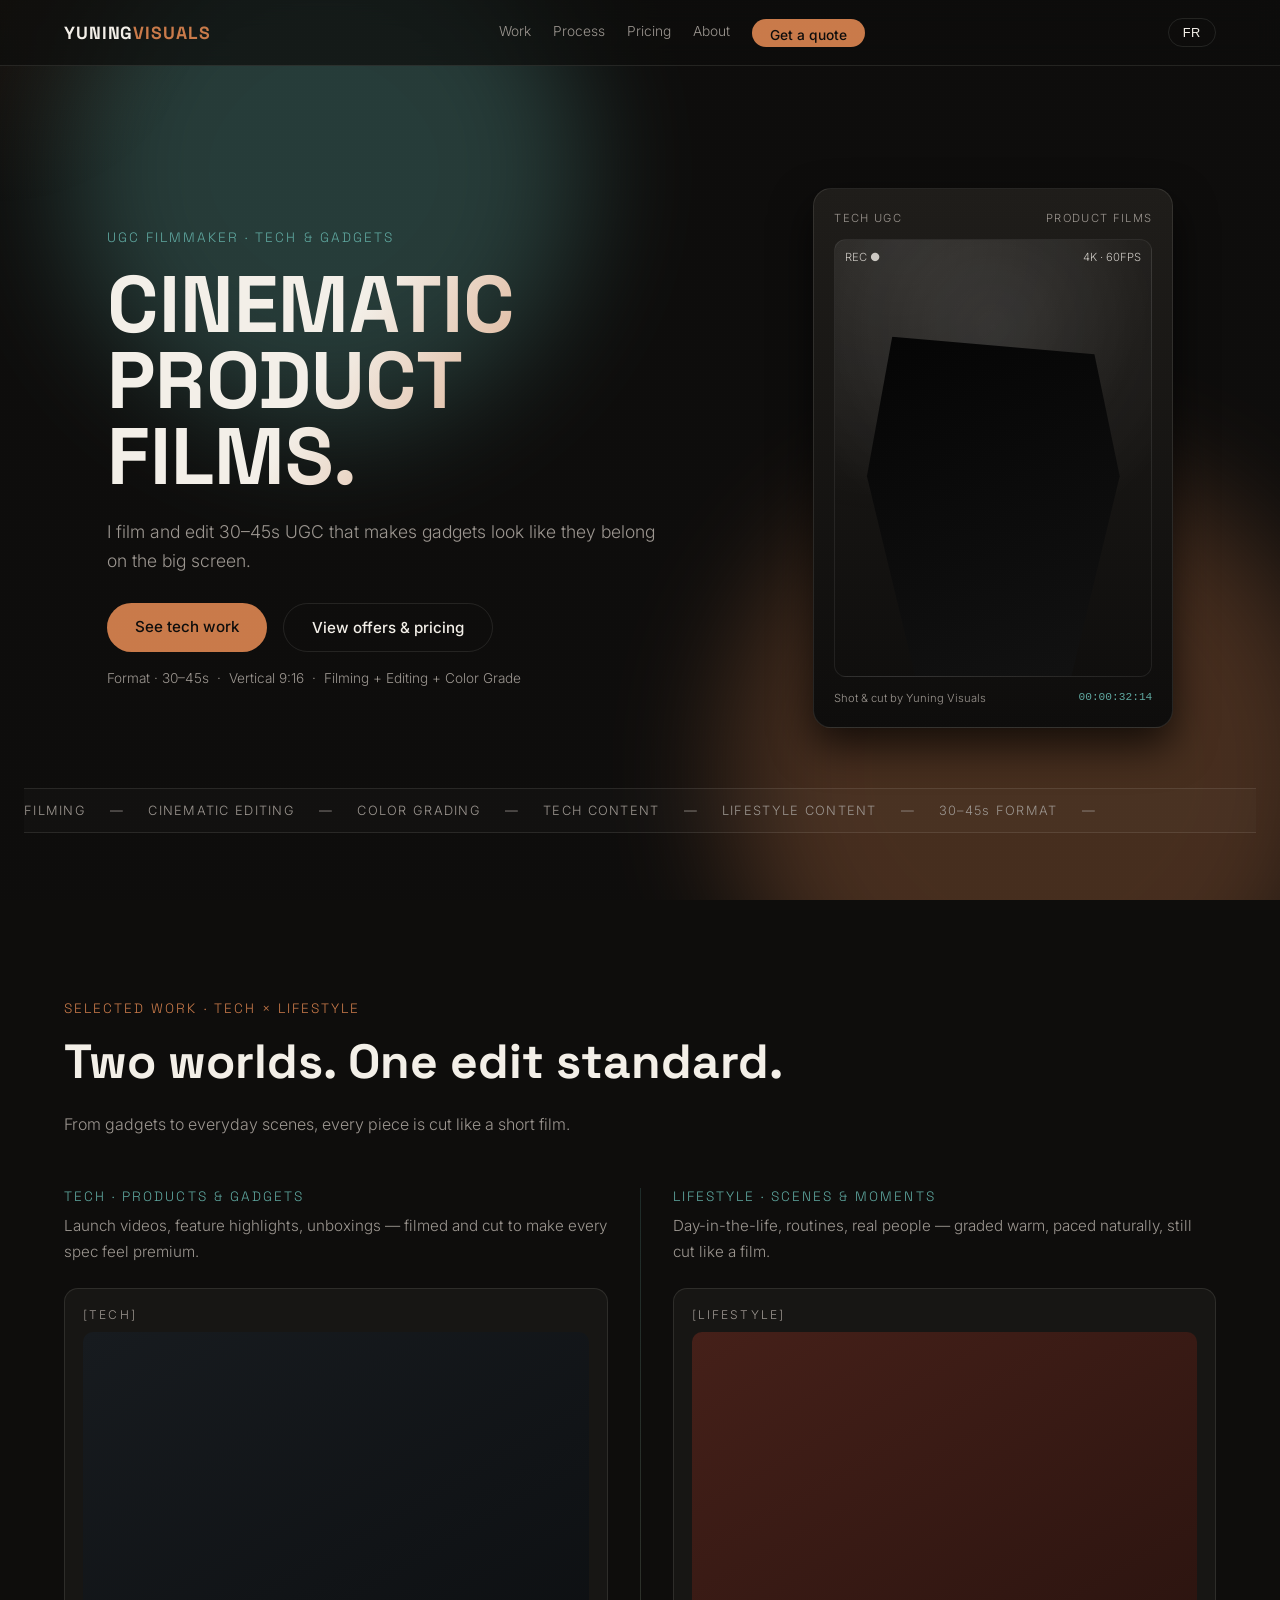
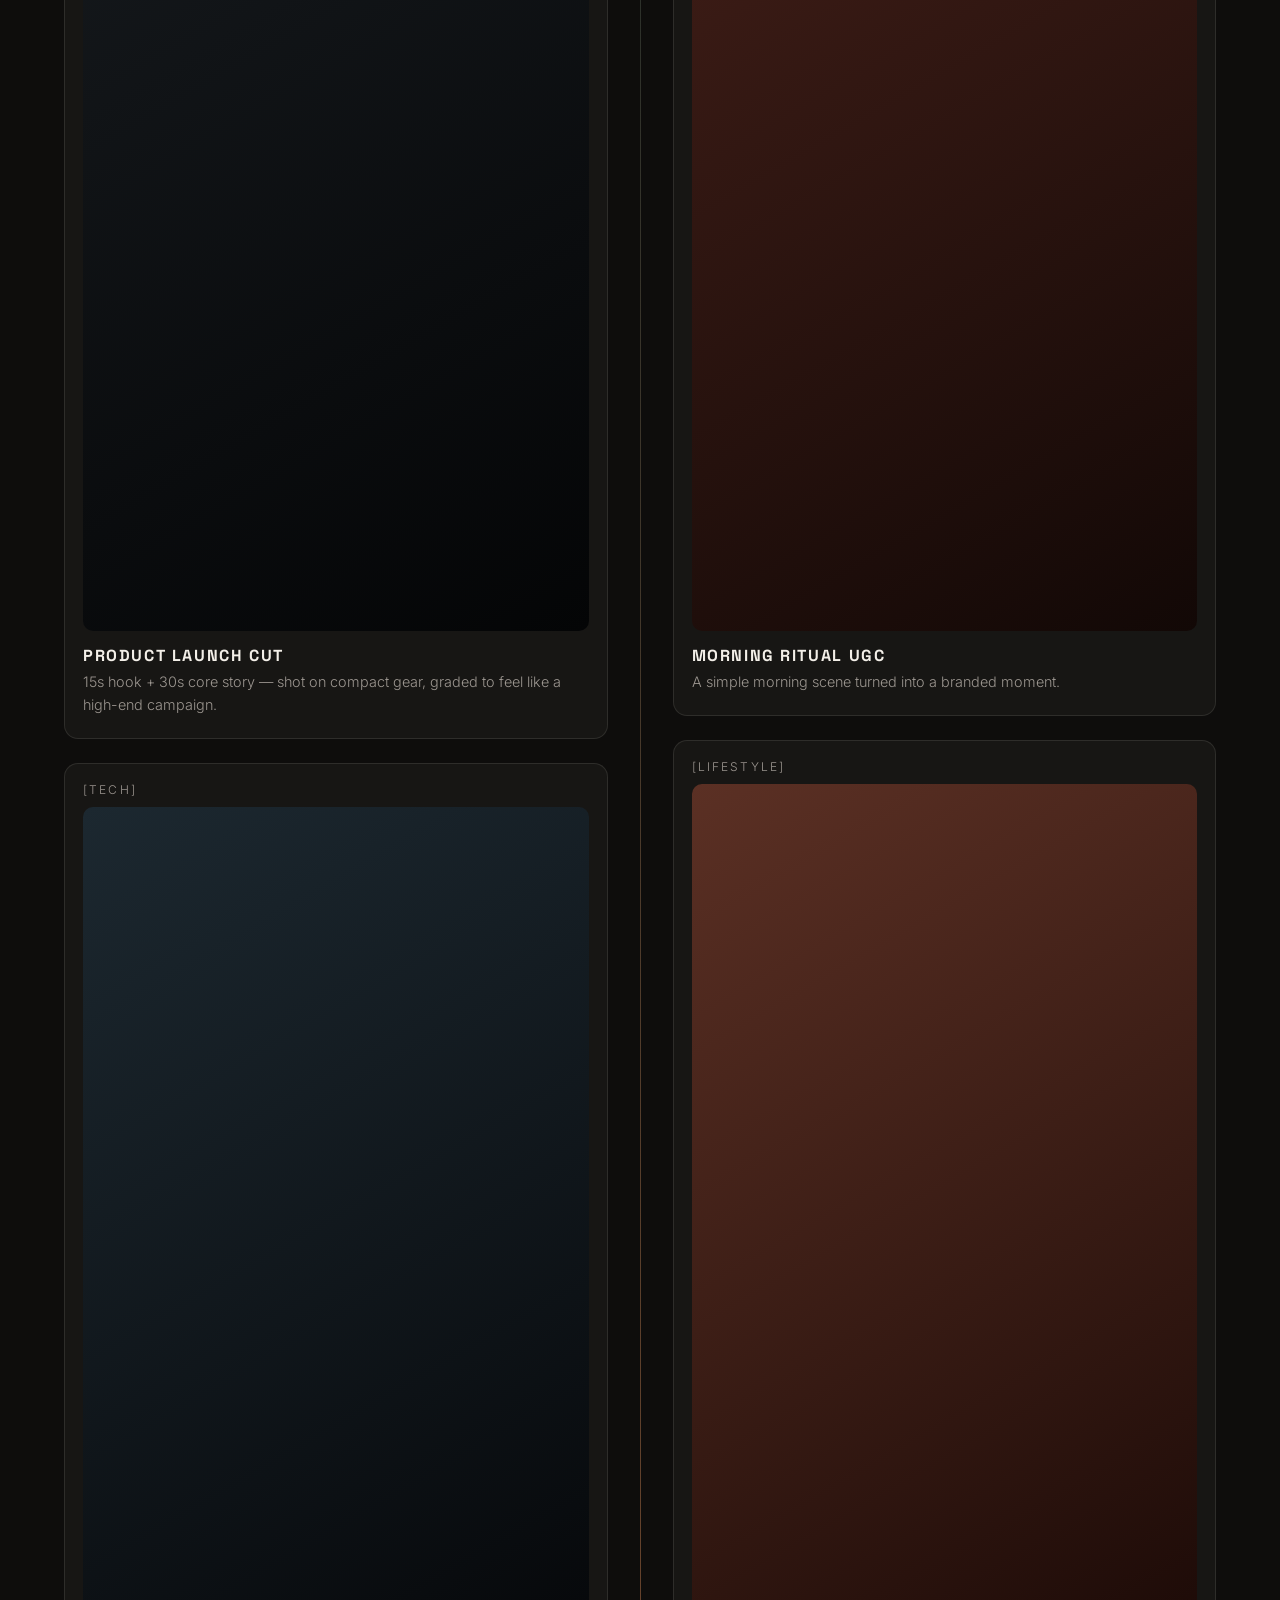
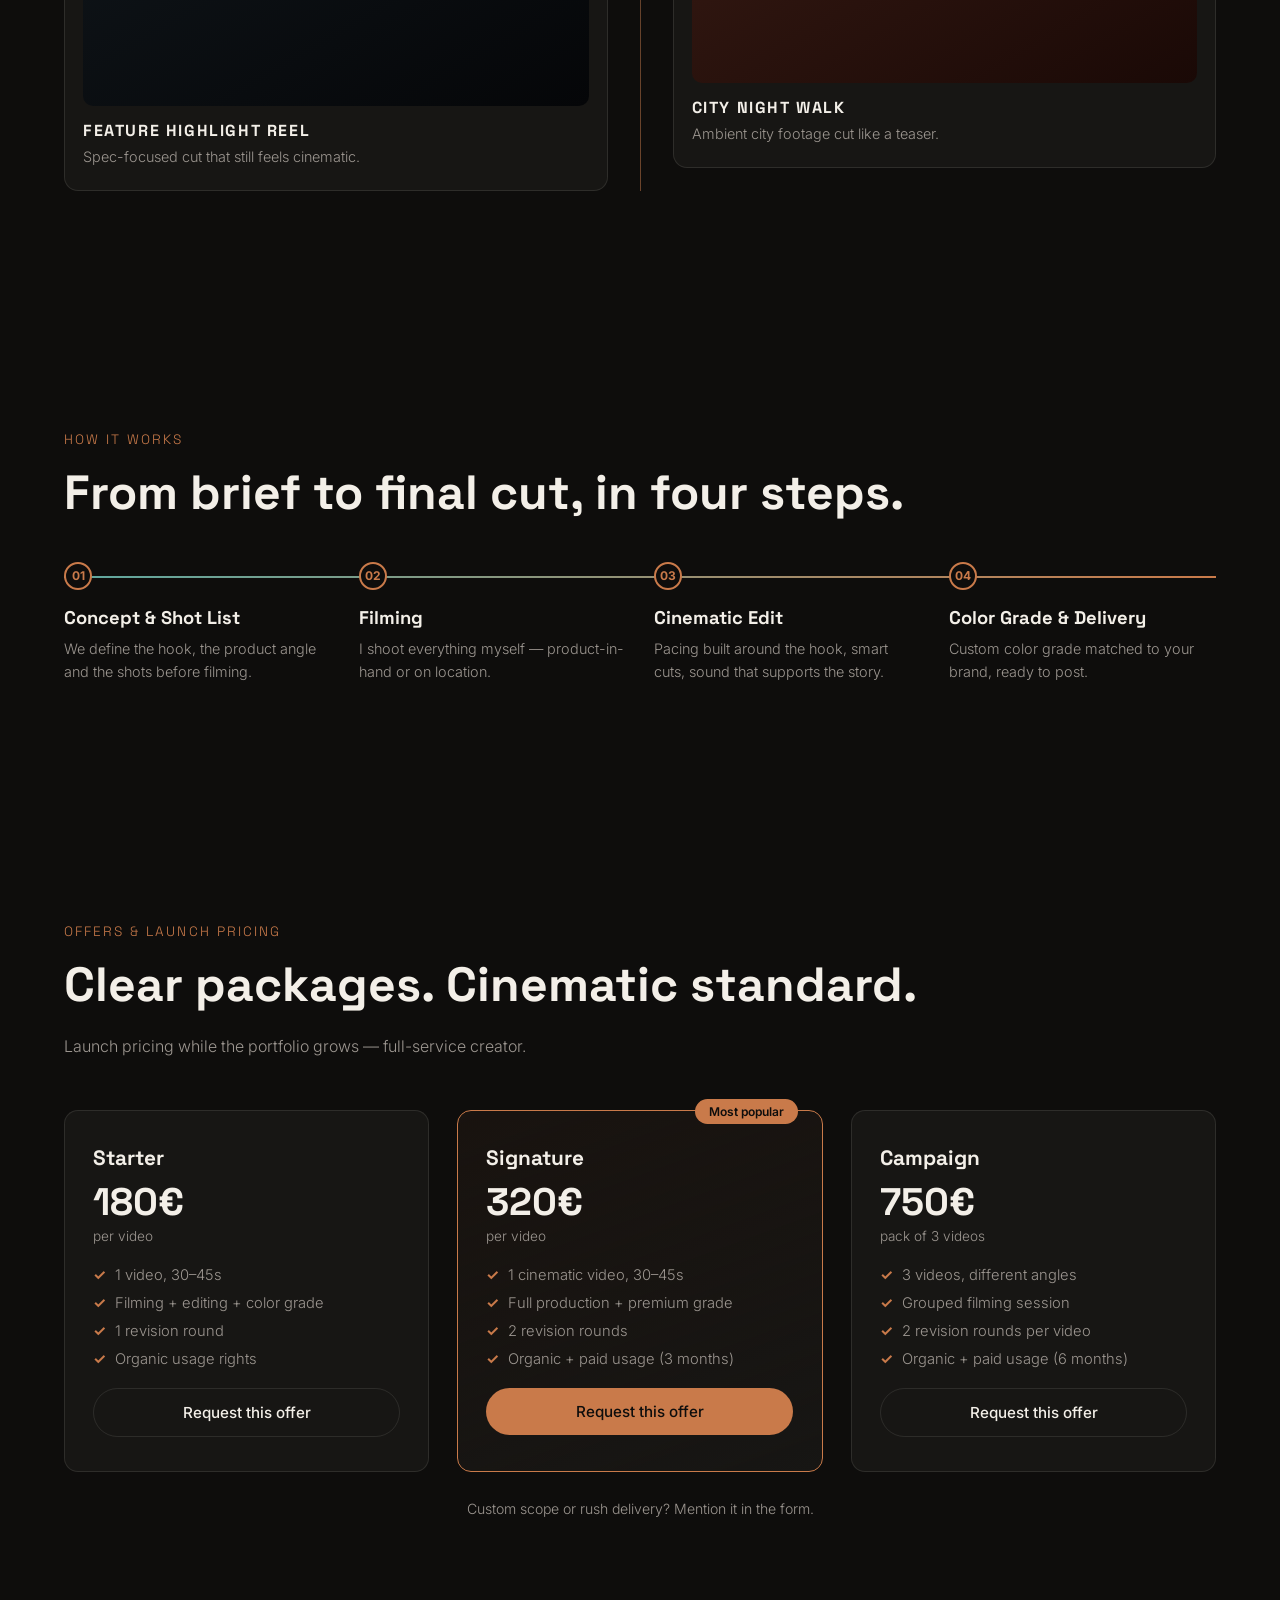
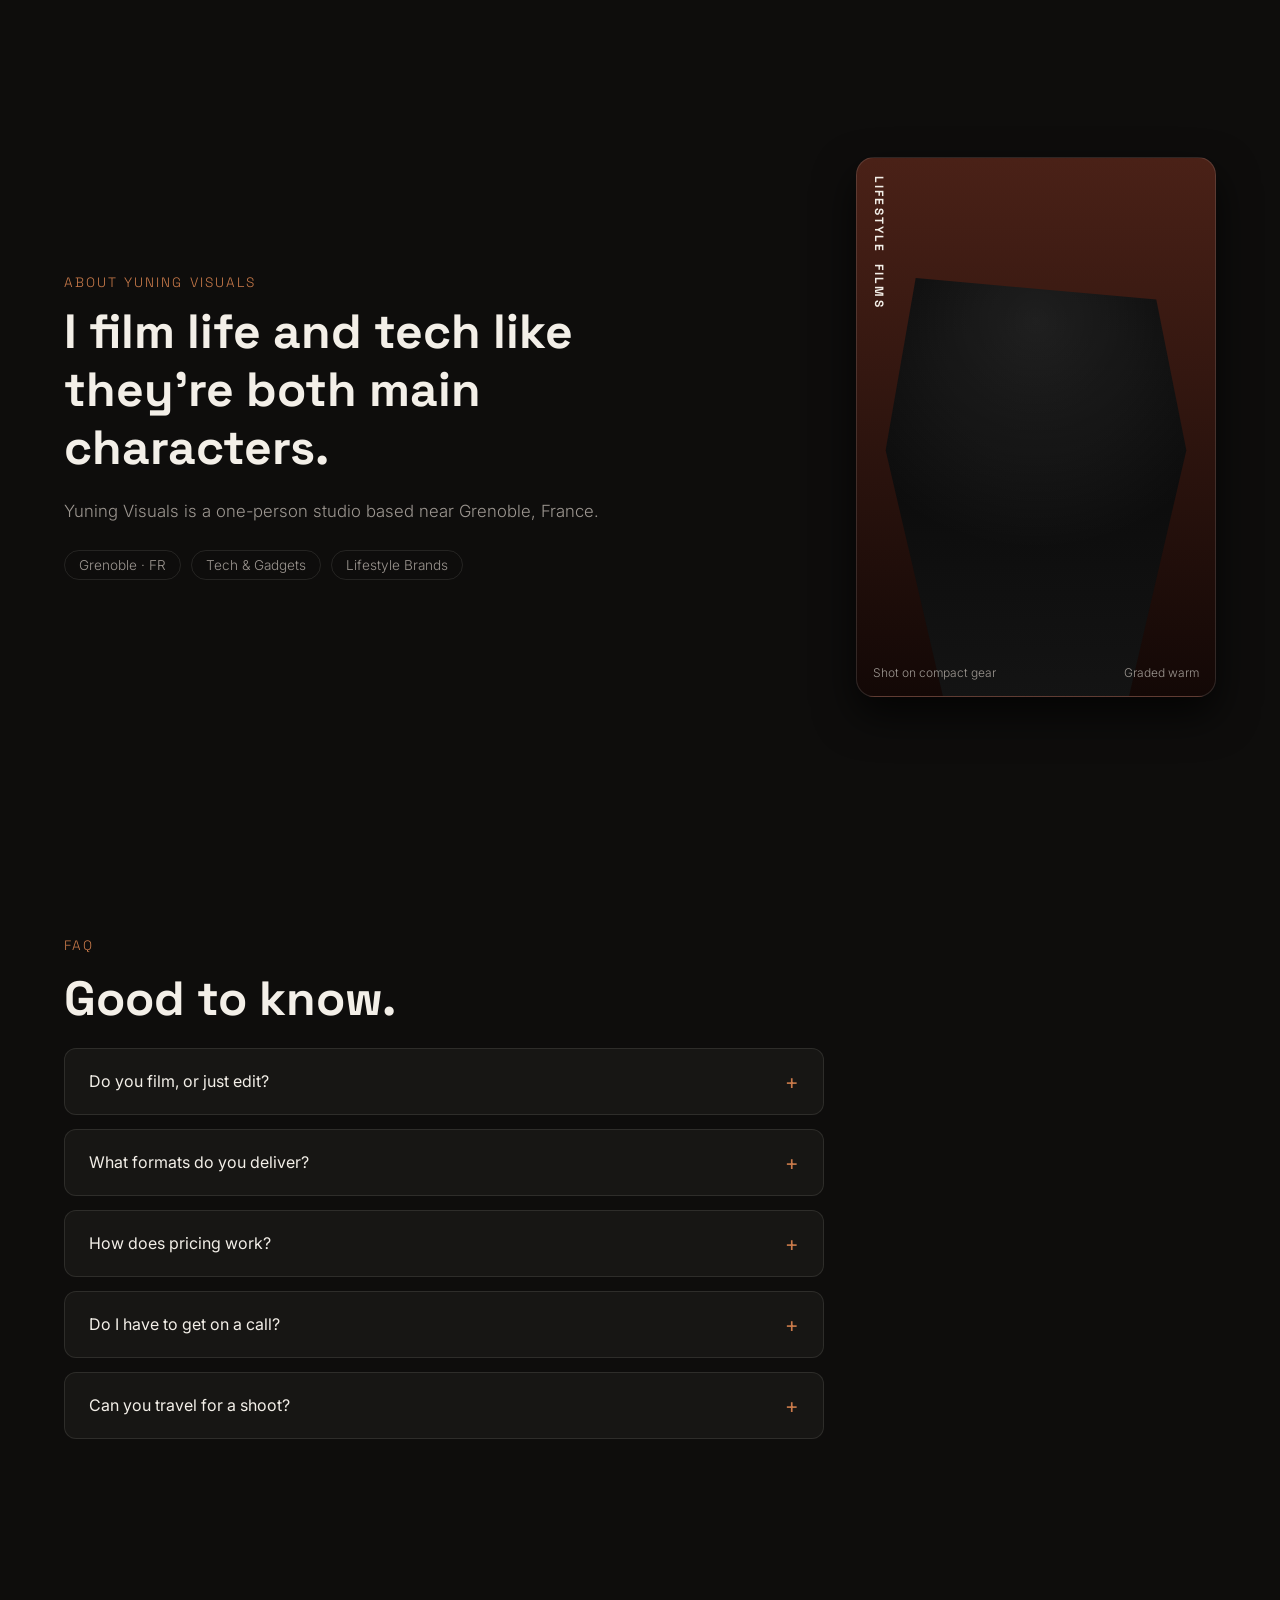
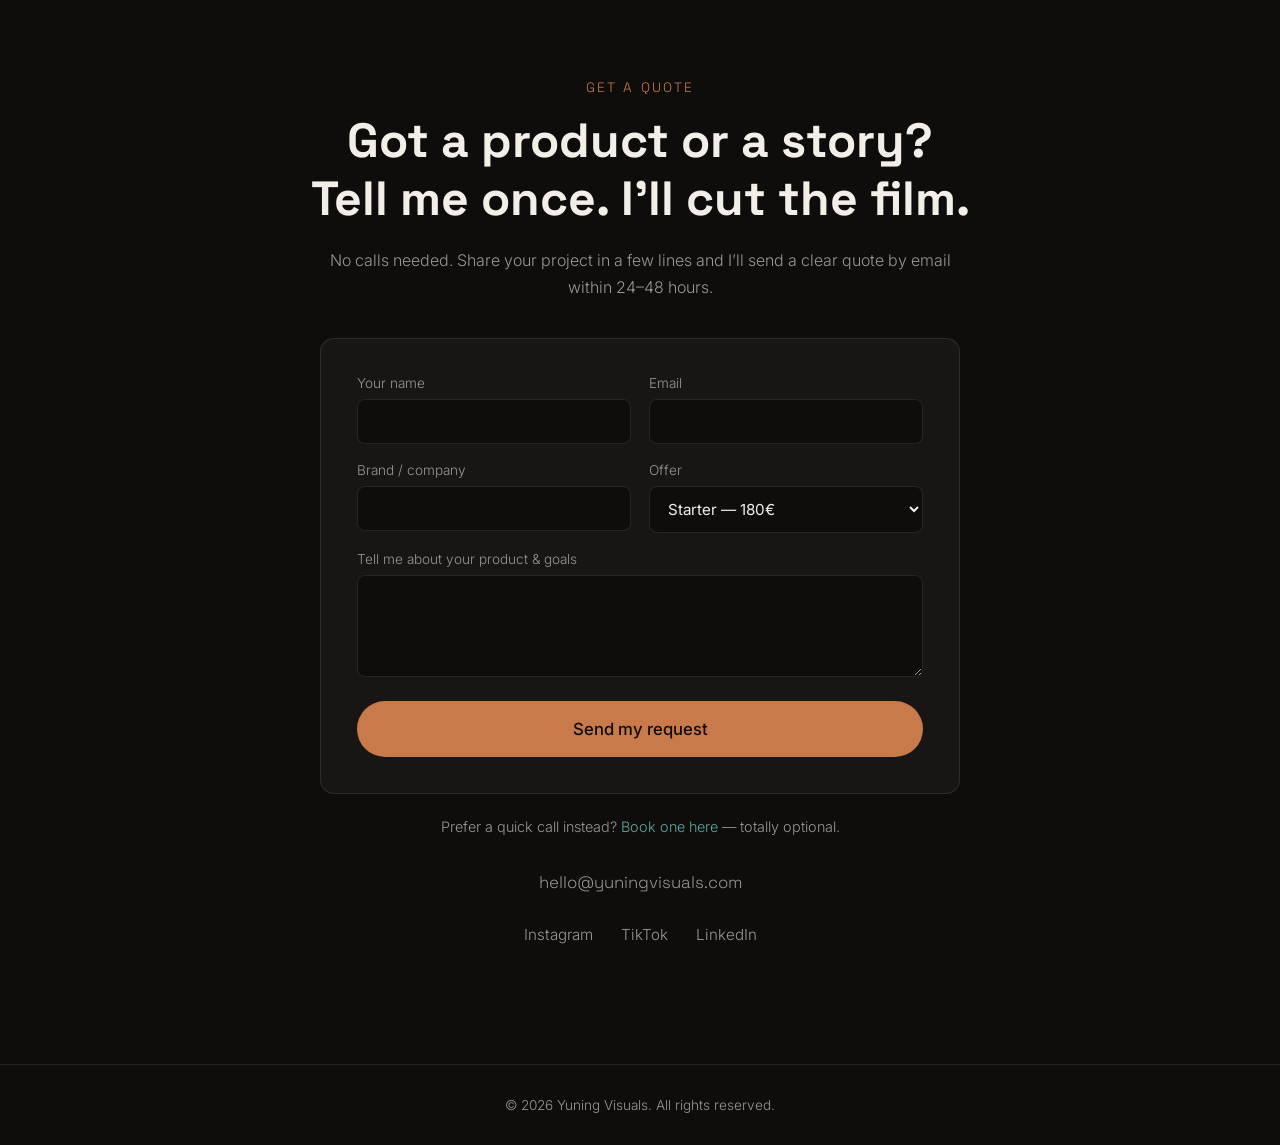
==== commit a2b26d4f: "Refactor portfolio into 3-act cinematic layout (Tech feature film, Dual Reel, Lifestyle poster) with" ====
--- a/index.html
+++ b/index.html
@@ -1,14 +1,14 @@
 <!DOCTYPE html>
 <html lang="en">
 <head>
-<meta charset="UTF-8">
-<meta name="viewport" content="width=device-width, initial-scale=1.0">
+<meta charset="UTF-8" />
+<meta name="viewport" content="width=device-width, initial-scale=1.0" />
 <title>Yuning Visuals — Cinematic UGC for Tech & Lifestyle Brands</title>
-<meta name="description" content="Yuning Visuals films and edits cinematic 30-45s UGC for Tech & Lifestyle brands. Full service: shoot, edit, color grade. Get a quote in minutes.">
-<link rel="stylesheet" href="styles.css">
-<link rel="preconnect" href="https://fonts.googleapis.com">
-<link href="https://fonts.googleapis.com/css2?family=Space+Grotesk:wght@400;500;600;700&family=Inter:wght@300;400;500;600&display=swap" rel="stylesheet">
-<link href="https://assets.calendly.com/assets/external/widget.css" rel="stylesheet">
+<meta name="description" content="Yuning Visuals films and edits cinematic 30–45s UGC for Tech & Lifestyle brands. Full service: shoot, edit, color grade. Launch pricing and quote form inside." />
+<link rel="stylesheet" href="styles.css" />
+<link rel="preconnect" href="https://fonts.googleapis.com" />
+<link href="https://fonts.googleapis.com/css2?family=Space+Grotesk:wght@400;500;700&family=Inter:wght@300;400;500;600&display=swap" rel="stylesheet" />
+<link href="https://assets.calendly.com/assets/external/widget.css" rel="stylesheet" />
 <script src="https://assets.calendly.com/assets/external/widget.js" async></script>
 </head>
 <body>
@@ -23,30 +23,57 @@
       <a href="#work" data-en="Work" data-fr="Travaux"><span>Work</span></a>
       <a href="#process" data-en="Process" data-fr="Process"><span>Process</span></a>
       <a href="#pricing" data-en="Pricing" data-fr="Tarifs"><span>Pricing</span></a>
-      <a href="#faq" data-en="FAQ" data-fr="FAQ"><span>FAQ</span></a>
+      <a href="#about" data-en="About" data-fr="À propos"><span>About</span></a>
       <a href="#contact" class="nav-cta" data-en="Get a quote" data-fr="Devis"><span>Get a quote</span></a>
     </nav>
     <button id="lang-toggle" class="lang-btn">FR</button>
   </div>
 </header>
 
-<section id="top" class="hero">
+<!-- ACTE 1 — HERO TECH FEATURE FILM -->
+<section id="top" class="hero hero-tech">
   <div class="hero-bg">
-    <div class="blob blob-1"></div>
-    <div class="blob blob-2"></div>
-  </div>
-  <div class="hero-content">
-    <p class="eyebrow reveal" data-en="Filming + Editing · Tech &amp; Lifestyle" data-fr="Tournage + Montage · Tech &amp; Lifestyle">Filming + Editing · Tech &amp; Lifestyle</p>
-    <h1 class="reveal" data-en="I shoot it.<br>I cut it.<br>You post it." data-fr="Je le tourne.<br>Je le monte.<br>Vous le publiez.">I shoot it. I cut it. You post it.</h1>
-    <p class="subhead reveal" data-en="One creator, start to finish. I film and edit 30–45s cinematic UGC for brands that refuse to look generic — sharp pacing, deliberate color, zero filler." data-fr="Une seule créatrice, du début à la fin. Je filme et monte des UGC cinématiques de 30 à 45s pour des marques qui refusent le générique — rythme précis, couleur maîtrisée, zéro remplissage.">One creator, start to finish.</p>
-    <div class="hero-cta reveal">
-      <a href="#pricing" class="btn btn-primary magnetic" data-en="See pricing" data-fr="Voir les tarifs">See pricing</a>
-      <a href="#work" class="btn btn-ghost magnetic" data-en="View the work" data-fr="Voir les travaux">View the work</a>
-    </div>
-    <div class="hero-badges reveal">
-      <span data-en="🎬 Filming Included" data-fr="🎬 Tournage inclus">🎬 Filming Included</span>
-      <span data-en="📱 Vertical-First" data-fr="📱 Format vertical natif">📱 Vertical-First</span>
-      <span data-en="✉️ Reply by Email — No Calls Needed" data-fr="✉️ Réponse par email — Aucun appel requis">✉️ Reply by Email — No Calls Needed</span>
+    <div class="blob blob-tech"></div>
+    <div class="blob blob-life"></div>
+  </div>
+  <div class="hero-inner">
+    <div class="hero-column hero-text">
+      <p class="eyebrow reveal" data-en="UGC Filmmaker · Tech &amp; Gadgets" data-fr="Réalisatrice UGC · Tech &amp; Gadgets">UGC Filmmaker · Tech &amp; Gadgets</p>
+      <h1 class="reveal" data-en="CINEMATIC<br>PRODUCT<br>FILMS." data-fr="DES FILMS<br>POUR VOS<br>PRODUITS.">CINEMATIC<br>PRODUCT<br>FILMS.</h1>
+      <p class="subhead reveal" data-en="I film and edit 30–45s UGC that makes gadgets look like they belong on the big screen — sharp framing, bold color, clean sound." data-fr="Je filme et monte des UGC de 30 à 45s qui donnent aux gadgets l’allure d’un film de cinéma — cadrage précis, couleurs fortes, son propre.">I film and edit 30–45s UGC that makes gadgets look like they belong on the big screen.</p>
+      <div class="hero-cta reveal">
+        <a href="#work" class="btn btn-primary magnetic" data-en="See tech work" data-fr="Voir les projets tech">See tech work</a>
+        <a href="#pricing" class="btn btn-secondary magnetic" data-en="View offers &amp; pricing" data-fr="Voir les offres &amp; tarifs">View offers &amp; pricing</a>
+      </div>
+      <div class="hero-specs reveal">
+        <span data-en="Format · 30–45s" data-fr="Format · 30–45s">Format · 30–45s</span>
+        <span>·</span>
+        <span data-en="Vertical 9:16" data-fr="Vertical 9:16">Vertical 9:16</span>
+        <span>·</span>
+        <span data-en="Filming + Editing + Color Grade" data-fr="Tournage + Montage + Étalonnage">Filming + Editing + Color Grade</span>
+      </div>
+    </div>
+    <div class="hero-column hero-visual reveal">
+      <div class="hero-device-poster">
+        <div class="hero-device-inner">
+          <div class="hero-device-labels">
+            <span data-en="Tech UGC" data-fr="UGC Tech">Tech UGC</span>
+            <span data-en="Product Films" data-fr="Films Produit">Product Films</span>
+          </div>
+          <div class="hero-device-frame">
+            <div class="hero-device-overlay"></div>
+            <div class="hero-device-marks">
+              <span class="mark">REC ●</span>
+              <span class="mark">4K · 60FPS</span>
+            </div>
+            <div class="hero-device-silhouette"></div>
+          </div>
+          <div class="hero-device-meta">
+            <span data-en="Shot &amp; cut by Yuning Visuals" data-fr="Tourné &amp; monté par Yuning Visuals">Shot &amp; cut by Yuning Visuals</span>
+            <span class="timecode">00:00:32:14</span>
+          </div>
+        </div>
+      </div>
     </div>
   </div>
   <div class="ticker">
@@ -57,118 +84,127 @@
       <span data-en="TECH CONTENT" data-fr="CONTENU TECH">TECH CONTENT</span><span>—</span>
       <span data-en="LIFESTYLE CONTENT" data-fr="CONTENU LIFESTYLE">LIFESTYLE CONTENT</span><span>—</span>
       <span data-en="30–45s FORMAT" data-fr="FORMAT 30–45s">30–45s FORMAT</span><span>—</span>
-      <span data-en="FILMING" data-fr="TOURNAGE">FILMING</span><span>—</span>
-      <span data-en="CINEMATIC EDITING" data-fr="MONTAGE CINÉMATIQUE">CINEMATIC EDITING</span><span>—</span>
-      <span data-en="COLOR GRADING" data-fr="ÉTALONNAGE COULEUR">COLOR GRADING</span><span>—</span>
-      <span data-en="TECH CONTENT" data-fr="CONTENU TECH">TECH CONTENT</span><span>—</span>
-      <span data-en="LIFESTYLE CONTENT" data-fr="CONTENU LIFESTYLE">LIFESTYLE CONTENT</span><span>—</span>
-      <span data-en="30–45s FORMAT" data-fr="FORMAT 30–45s">30–45s FORMAT</span><span>—</span>
-    </div>
-  </div>
-</section>
-
-<section id="work" class="section work">
-  <p class="section-tag reveal" data-en="Selected Work" data-fr="Travaux Sélectionnés">Selected Work</p>
-  <h2 class="reveal" data-en="Two lanes. One standard." data-fr="Deux univers. Un seul niveau d'exigence.">Two lanes. One standard.</h2>
-  <p class="section-intro reveal" data-en="Yuning Visuals just launched — this section fills in with real client cuts as they land. What's below is the exact bar every future shoot and edit is held to." data-fr="Yuning Visuals vient de démarrer — cette section se remplit avec de vrais montages clients au fil des collaborations. Ce qui suit est le niveau d'exigence appliqué à chaque futur tournage et montage.">Yuning Visuals just launched — this section fills in as real client cuts land.</p>
-
-  <div class="categories">
-    <div class="cat-card reveal tilt">
-      <div class="cat-video-slot">
-        <span class="slot-label" data-en="First tech cut — in production" data-fr="Premier montage tech — en production">First tech cut — in production</span>
-      </div>
-      <h3 data-en="Tech" data-fr="Tech">Tech</h3>
-      <p data-en="Product reveals, unboxings, gadget demos — filmed and cut to feel expensive, not templated." data-fr="Révélations produit, unboxings, démos gadgets — filmés et montés pour paraître premium, jamais génériques.">Product reveals and gadget demos, filmed and cut to feel expensive.</p>
-    </div>
-    <div class="cat-card reveal tilt">
-      <div class="cat-video-slot">
-        <span class="slot-label" data-en="First lifestyle cut — in production" data-fr="Premier montage lifestyle — en production">First lifestyle cut — in production</span>
-      </div>
-      <h3 data-en="Lifestyle" data-fr="Lifestyle">Lifestyle</h3>
-      <p data-en="Everyday moments graded warm, paced naturally — the kind of edit that doesn't feel like an ad." data-fr="Des moments du quotidien étalonnés chaleureusement, rythmés naturellement — le genre de montage qui ne ressemble pas à une pub.">Everyday moments, graded warm, paced naturally.</p>
-    </div>
-  </div>
-</section>
-
+    </div>
+  </div>
+</section>
+
+<!-- ACTE 2 — DUAL REEL WORK (TECH × LIFESTYLE) -->
+<section id="work" class="section section-work">
+  <div class="section-header">
+    <p class="section-tag reveal" data-en="Selected Work · Tech × Lifestyle" data-fr="Travaux sélectionnés · Tech × Lifestyle">Selected Work · Tech × Lifestyle</p>
+    <h2 class="reveal" data-en="Two worlds. One edit standard." data-fr="Deux univers. Un seul niveau d’exigence.">Two worlds. One edit standard.</h2>
+    <p class="section-intro reveal" data-en="From gadgets to everyday scenes, every piece is cut like a short film — same pacing, same color discipline, same attention to sound." data-fr="Des gadgets aux scènes du quotidien, chaque contenu est monté comme un court-métrage — même rythme, même rigueur couleur, même soin du son.">From gadgets to everyday scenes, every piece is cut like a short film.</p>
+  </div>
+
+  <div class="dual-reel">
+    <div class="dual-column dual-tech">
+      <div class="dual-heading reveal">
+        <p class="eyebrow" data-en="Tech · Products &amp; Gadgets" data-fr="Tech · Produits &amp; Gadgets">Tech · Products &amp; Gadgets</p>
+        <p class="dual-copy" data-en="Launch videos, feature highlights, unboxings — filmed and cut to make every spec feel premium." data-fr="Lancements, mises en avant de features, unboxings — filmés et montés pour rendre chaque spec premium.">Launch videos, feature highlights, unboxings — filmed and cut to make every spec feel premium.</p>
+      </div>
+
+      <article class="project-card tilt reveal" data-grade="tech">
+        <div class="project-tag">[TECH]</div>
+        <div class="project-poster">
+          <div class="project-image project-image-tech">
+            <div class="project-reveal-mask"></div>
+          </div>
+          <div class="project-title-block">
+            <h3 data-en="PRODUCT LAUNCH CUT" data-fr="MONTAGE LANCEMENT PRODUIT">PRODUCT LAUNCH CUT</h3>
+            <p data-en="15s hook + 30s core story — shot on compact gear, graded to feel like a high-end campaign." data-fr="15s de hook + 30s d’histoire principale — tourné avec du matériel compact, étalonné pour rappeler une campagne haut de gamme.">15s hook + 30s core story — shot on compact gear, graded to feel like a high-end campaign.</p>
+          </div>
+        </div>
+      </article>
+
+      <article class="project-card tilt reveal" data-grade="tech">
+        <div class="project-tag">[TECH]</div>
+        <div class="project-poster">
+          <div class="project-image project-image-tech-alt">
+            <div class="project-reveal-mask"></div>
+          </div>
+          <div class="project-title-block">
+            <h3 data-en="FEATURE HIGHLIGHT REEL" data-fr="BOBINE MISE EN AVANT FEATURES">FEATURE HIGHLIGHT REEL</h3>
+            <p data-en="Spec-focused cut that still feels cinematic — macro shots, clean overlays, tight pacing." data-fr="Montage centré sur les caractéristiques qui reste cinématique — plans macro, overlays propres, rythme serré.">Spec-focused cut that still feels cinematic.</p>
+          </div>
+        </div>
+      </article>
+    </div>
+
+    <div class="dual-split-line"></div>
+
+    <div class="dual-column dual-life">
+      <div class="dual-heading reveal">
+        <p class="eyebrow" data-en="Lifestyle · Scenes &amp; Moments" data-fr="Lifestyle · Scènes &amp; Moments">Lifestyle · Scenes &amp; Moments</p>
+        <p class="dual-copy" data-en="Day-in-the-life, routines, real people — graded warm, paced naturally, still cut like a film." data-fr="Day-in-the-life, routines, vraies personnes — étalonnés chaud, rythmés naturellement, toujours montés comme un film.">Day-in-the-life, routines, real people — graded warm, paced naturally, still cut like a film.</p>
+      </div>
+
+      <article class="project-card tilt reveal" data-grade="life">
+        <div class="project-tag">[LIFESTYLE]</div>
+        <div class="project-poster">
+          <div class="project-image project-image-life">
+            <div class="project-reveal-mask"></div>
+          </div>
+          <div class="project-title-block">
+            <h3 data-en="MORNING RITUAL UGC" data-fr="UGC RITUEL DU MATIN">MORNING RITUAL UGC</h3>
+            <p data-en="A simple morning scene turned into a branded moment — soft light, warm grade, real pacing." data-fr="Une simple scène de matin transformée en moment de marque — lumière douce, grade chaleureux, rythme réel.">A simple morning scene turned into a branded moment.</p>
+          </div>
+        </div>
+      </article>
+
+      <article class="project-card tilt reveal" data-grade="life">
+        <div class="project-tag">[LIFESTYLE]</div>
+        <div class="project-poster">
+          <div class="project-image project-image-life-alt">
+            <div class="project-reveal-mask"></div>
+          </div>
+          <div class="project-title-block">
+            <h3 data-en="CITY NIGHT WALK" data-fr="MARCHE NOCTURNE EN VILLE">CITY NIGHT WALK</h3>
+            <p data-en="Ambient city footage cut like a teaser — neon reflections, slow camera moves, subtle grade." data-fr="Images urbaines montées comme un teaser — reflets de néons, mouvements lents, grade subtil.">Ambient city footage cut like a teaser.</p>
+          </div>
+        </div>
+      </article>
+    </div>
+  </div>
+</section>
+
+<!-- ACTE 2 BIS — PROCESS -->
 <section id="process" class="section process">
-  <p class="section-tag reveal" data-en="How It Works" data-fr="Comment ça marche">How It Works</p>
-  <h2 class="reveal" data-en="From brief to final cut." data-fr="Du brief au montage final.">From brief to final cut.</h2>
+  <p class="section-tag reveal" data-en="How it works" data-fr="Comment ça marche">How it works</p>
+  <h2 class="reveal" data-en="From brief to final cut, in four steps." data-fr="Du brief au montage final, en quatre étapes.">From brief to final cut, in four steps.</h2>
 
   <div class="timeline">
     <div class="timeline-line"><div class="timeline-progress"></div></div>
     <div class="timeline-step reveal">
       <span class="step-num">01</span>
-      <h3 data-en="Concept & Shot List" data-fr="Concept & Découpage">Concept &amp; Shot List</h3>
-      <p data-en="We define the hook, the angle, and exactly what shots the video needs before anything is filmed." data-fr="On définit le hook, l'angle et les plans exacts nécessaires avant même de filmer.">We define the hook and shots before filming.</p>
+      <h3 data-en="Concept &amp; Shot List" data-fr="Concept &amp; Découpage">Concept &amp; Shot List</h3>
+      <p data-en="We define the hook, the product angle and the exact shots before I hit record. No guesswork on set." data-fr="On définit le hook, l’angle produit et les plans exacts avant même d’appuyer sur REC. Pas d’improvisation sur le tournage.">We define the hook, the product angle and the shots before filming.</p>
     </div>
     <div class="timeline-step reveal">
       <span class="step-num">02</span>
       <h3 data-en="Filming" data-fr="Tournage">Filming</h3>
-      <p data-en="I shoot the footage myself — product in hand or on location — so nothing gets lost in translation before the edit." data-fr="Je filme moi-même les rushs — produit en main ou sur place — pour que rien ne se perde avant le montage.">I shoot the footage myself, product in hand or on location.</p>
+      <p data-en="I shoot everything myself — product-in-hand or on location — so the footage already feels cinematic before the edit." data-fr="Je filme tout moi-même — produit en main ou sur place — pour que les rushs aient déjà une base cinématique avant même le montage.">I shoot everything myself — product-in-hand or on location.</p>
     </div>
     <div class="timeline-step reveal">
       <span class="step-num">03</span>
       <h3 data-en="Cinematic Edit" data-fr="Montage Cinématique">Cinematic Edit</h3>
-      <p data-en="Pacing, sound design, and transitions built around the hook — no filler, no dead frames." data-fr="Rythme, sound design et transitions construits autour du hook — pas de remplissage, pas de plan mort.">Pacing and sound design built around the hook.</p>
+      <p data-en="Pacing built around the hook, smart cuts, sound that supports the story — no filler frames." data-fr="Un rythme construit autour du hook, des coupes intelligentes, un son qui soutient l’histoire — aucun plan de remplissage.">Pacing built around the hook, smart cuts, sound that supports the story.</p>
     </div>
     <div class="timeline-step reveal">
       <span class="step-num">04</span>
-      <h3 data-en="Color Grade & Deliver" data-fr="Étalonnage & Livraison">Color Grade &amp; Deliver</h3>
-      <p data-en="A custom grade matched to your brand, delivered vertical-first and ready to post." data-fr="Un étalonnage sur-mesure aligné sur votre marque, livré en format vertical, prêt à publier.">A custom grade matched to your brand, ready to post.</p>
-    </div>
-  </div>
-</section>
-
-<section id="offer" class="section offer">
-  <p class="section-tag reveal" data-en="What I Do" data-fr="Ce que je fais">What I Do</p>
-  <h2 class="reveal" data-en="The edit is the product. So is the shoot." data-fr="Le montage, c'est le produit. Le tournage aussi.">The edit is the product. So is the shoot.</h2>
-
-  <div class="bento">
-    <div class="bento-card bento-wide reveal tilt">
-      <span class="offer-num">01</span>
-      <h3 data-en="Filming" data-fr="Tournage">Filming</h3>
-      <p data-en="Full production, not just post. I shoot your product or lifestyle scenes with cinematic framing from the first take." data-fr="Production complète, pas seulement la post. Je filme votre produit ou vos scènes lifestyle avec un cadrage cinématique dès la première prise.">Full production, not just post — cinematic framing from the first take.</p>
-    </div>
-    <div class="bento-card reveal tilt">
-      <span class="offer-num">02</span>
-      <h3 data-en="Cinematic Editing" data-fr="Montage Cinématique">Cinematic Editing</h3>
-      <p data-en="30–45s cuts built on rhythm, not templates." data-fr="Montages de 30 à 45s construits sur le rythme, pas sur des templates.">30–45s cuts built on rhythm, not templates.</p>
-    </div>
-    <div class="bento-card reveal tilt">
-      <span class="offer-num">03</span>
-      <h3 data-en="Color Grading" data-fr="Étalonnage Couleur">Color Grading</h3>
-      <p data-en="A custom grade matched to your brand palette." data-fr="Un étalonnage sur-mesure aligné sur votre charte de marque.">A custom grade matched to your brand palette.</p>
-    </div>
-    <div class="bento-card reveal tilt">
-      <span class="offer-num">04</span>
-      <h3 data-en="Tech Content" data-fr="Contenu Tech">Tech Content</h3>
-      <p data-en="Gadget content shot and cut to look like a product film, not a demo." data-fr="Contenu gadget filmé et monté comme un film produit, pas une démo.">Gadget content shot to look like a product film.</p>
-    </div>
-    <div class="bento-card reveal tilt">
-      <span class="offer-num">05</span>
-      <h3 data-en="Lifestyle Content" data-fr="Contenu Lifestyle">Lifestyle Content</h3>
-      <p data-en="Real moments, filmed and structured like a short film." data-fr="Des moments réels, filmés et structurés comme un court-métrage.">Real moments, filmed and structured like a short film.</p>
-    </div>
-    <div class="bento-card bento-wide reveal">
-      <h3 data-en="What's Included" data-fr="Ce qui est inclus">What's Included</h3>
-      <ul class="check-list">
-        <li data-en="Concept & shot list" data-fr="Concept & découpage">Concept &amp; shot list</li>
-        <li data-en="On-location or product filming" data-fr="Tournage sur place ou produit">On-location or product filming</li>
-        <li data-en="Full cinematic edit (30–45s)" data-fr="Montage cinématique complet (30–45s)">Full cinematic edit (30–45s)</li>
-        <li data-en="Custom color grade" data-fr="Étalonnage sur-mesure">Custom color grade</li>
-        <li data-en="Vertical-first delivery" data-fr="Livraison format vertical">Vertical-first delivery</li>
-      </ul>
-    </div>
-  </div>
-</section>
-
+      <h3 data-en="Color Grade &amp; Delivery" data-fr="Étalonnage &amp; Livraison">Color Grade &amp; Delivery</h3>
+      <p data-en="Custom color grade matched to your brand, delivered vertical-first and ready to post across platforms." data-fr="Un étalonnage sur-mesure aligné sur votre marque, livré en format vertical, prêt à être publié sur vos plateformes.">Custom color grade matched to your brand, ready to post.</p>
+    </div>
+  </div>
+</section>
+
+<!-- ACTE 2 TER — OFFERS & PRICING -->
 <section id="pricing" class="section pricing">
-  <p class="section-tag reveal" data-en="Pricing" data-fr="Tarifs">Pricing</p>
-  <h2 class="reveal" data-en="Clear offers. No surprises." data-fr="Des offres claires. Aucune surprise.">Clear offers. No surprises.</h2>
-  <p class="section-intro reveal" data-en="Launch pricing — early collaborator rate while the portfolio grows. Pick a plan below, it pre-fills the request form." data-fr="Tarifs de lancement — tarif préférentiel pendant que le portfolio se construit. Choisissez une offre ci-dessous, elle pré-remplit le formulaire de demande.">Launch pricing — early collaborator rate while the portfolio grows.</p>
+  <p class="section-tag reveal" data-en="Offers &amp; launch pricing" data-fr="Offres &amp; tarifs de lancement">Offers &amp; launch pricing</p>
+  <h2 class="reveal" data-en="Clear packages. Cinematic standard." data-fr="Des packs clairs. Un standard cinématique.">Clear packages. Cinematic standard.</h2>
+  <p class="section-intro reveal" data-en="Launch pricing while the portfolio grows — designed for brands who want a full-service creator (filming + edit + color)." data-fr="Tarifs de lancement le temps que le portfolio se construit — pensés pour les marques qui veulent une créatrice full-service (tournage + montage + étalonnage).">Launch pricing while the portfolio grows — full-service creator.</p>
 
   <div class="pricing-grid">
-    <div class="price-card reveal tilt" data-package="Starter">
+    <div class="price-card tilt reveal" data-package="Starter">
       <h3 data-en="Starter" data-fr="Starter">Starter</h3>
       <p class="price-tag">180€</p>
       <p class="price-sub" data-en="per video" data-fr="par vidéo">per video</p>
@@ -178,24 +214,24 @@
         <li data-en="1 revision round" data-fr="1 tour de révision">1 revision round</li>
         <li data-en="Organic usage rights" data-fr="Droits usage organique">Organic usage rights</li>
       </ul>
-      <button class="btn btn-ghost magnetic pick-package" data-en="Request this offer" data-fr="Demander cette offre">Request this offer</button>
-    </div>
-
-    <div class="price-card price-featured reveal tilt" data-package="Signature">
-      <span class="price-badge" data-en="Most Popular" data-fr="Le plus demandé">Most Popular</span>
+      <button class="btn btn-secondary magnetic pick-package" data-en="Request this offer" data-fr="Demander cette offre">Request this offer</button>
+    </div>
+
+    <div class="price-card price-featured tilt reveal" data-package="Signature">
+      <span class="price-badge" data-en="Most popular" data-fr="Le plus demandé">Most popular</span>
       <h3 data-en="Signature" data-fr="Signature">Signature</h3>
       <p class="price-tag">320€</p>
       <p class="price-sub" data-en="per video" data-fr="par vidéo">per video</p>
       <ul class="check-list single">
         <li data-en="1 cinematic video, 30–45s" data-fr="1 vidéo cinématique, 30–45s">1 cinematic video, 30–45s</li>
-        <li data-en="Full production + premium grade" data-fr="Production complète + étalonnage premium">Full production + premium grade</li>
+        <li data-en="Full production + premium grade" data-fr="Production complète + grade premium">Full production + premium grade</li>
         <li data-en="2 revision rounds" data-fr="2 tours de révision">2 revision rounds</li>
         <li data-en="Organic + paid usage (3 months)" data-fr="Usage organique + publicitaire (3 mois)">Organic + paid usage (3 months)</li>
       </ul>
       <button class="btn btn-primary magnetic pick-package" data-en="Request this offer" data-fr="Demander cette offre">Request this offer</button>
     </div>
 
-    <div class="price-card reveal tilt" data-package="Campaign">
+    <div class="price-card tilt reveal" data-package="Campaign">
       <h3 data-en="Campaign" data-fr="Campaign">Campaign</h3>
       <p class="price-tag">750€</p>
       <p class="price-sub" data-en="pack of 3 videos" data-fr="pack de 3 vidéos">pack of 3 videos</p>
@@ -205,30 +241,44 @@
         <li data-en="2 revision rounds per video" data-fr="2 tours de révision par vidéo">2 revision rounds per video</li>
         <li data-en="Organic + paid usage (6 months)" data-fr="Usage organique + publicitaire (6 mois)">Organic + paid usage (6 months)</li>
       </ul>
-      <button class="btn btn-ghost magnetic pick-package" data-en="Request this offer" data-fr="Demander cette offre">Request this offer</button>
-    </div>
-  </div>
-  <p class="price-note reveal" data-en="Custom scope, longer formats or rush delivery? Mention it in the request form." data-fr="Périmètre spécifique, formats plus longs ou livraison urgente ? Précisez-le dans le formulaire.">Custom scope or rush delivery? Mention it in the form.</p>
-</section>
-
-<section class="section standard">
-  <p class="section-tag reveal" data-en="The Standard" data-fr="Le Niveau d'Exigence">The Standard</p>
-  <h2 class="reveal" data-en="Built to a premium-gear standard." data-fr="Pensé selon un niveau d'exigence premium.">Built to a premium-gear standard.</h2>
-  <p class="section-intro reveal" data-en="The goal on every shoot: footage that looks like it came out of high-end cinema gear. Compact, cinematic, effortless — that's the bar, from filming to final grade." data-fr="L'objectif sur chaque tournage : des images qui semblent sorties d'un matériel cinéma haut de gamme. Compact, cinématique, sans effort — c'est le niveau visé, du tournage à l'étalonnage final.">The goal on every shoot: footage that looks like it came out of high-end cinema gear.</p>
-  <div class="dream-tags reveal">
-    <span data-en="Cinema-Grade Color" data-fr="Couleur Grade Cinéma">Cinema-Grade Color</span>
-    <span data-en="Camera-Agnostic" data-fr="Indépendant du Matériel">Camera-Agnostic</span>
-    <span data-en="Tech Gadgets" data-fr="Gadgets Tech">Tech Gadgets</span>
-    <span data-en="Lifestyle Brands" data-fr="Marques Lifestyle">Lifestyle Brands</span>
-  </div>
-</section>
-
+      <button class="btn btn-secondary magnetic pick-package" data-en="Request this offer" data-fr="Demander cette offre">Request this offer</button>
+    </div>
+  </div>
+  <p class="price-note reveal" data-en="Custom scope or rush delivery? Mention it in the form below." data-fr="Périmètre spécifique ou livraison urgente ? Précisez-le dans le formulaire ci-dessous.">Custom scope or rush delivery? Mention it in the form.</p>
+</section>
+
+<!-- ACTE 3 — ABOUT LIFESTYLE FILM POSTER -->
 <section id="about" class="section about">
-  <p class="section-tag reveal" data-en="About" data-fr="À propos">About</p>
-  <h2 class="reveal" data-en="I cut for brands that care about craft." data-fr="Je monte pour des marques qui tiennent au savoir-faire.">I cut for brands that care about craft.</h2>
-  <p class="about-text reveal" data-en="Yuning Visuals is a one-person studio built on one belief: UGC doesn't have to look cheap to convert. I handle the shoot and the edit myself — pacing built around the hook, color graded to match the brand, sound designed so nothing feels flat. Currently taking on early collaborations to build out a Tech and Lifestyle portfolio." data-fr="Yuning Visuals est un studio solo construit sur une conviction : l'UGC n'a pas besoin d'être bon marché pour convertir. Je gère le tournage et le montage moi-même — un rythme construit autour du hook, une couleur alignée sur la marque, un sound design qui évite le plat. Actuellement à la recherche de premières collaborations pour construire un portfolio Tech et Lifestyle.">Yuning Visuals is a one-person studio. I handle the shoot and the edit myself.</p>
-</section>
-
+  <div class="about-inner">
+    <div class="about-text-block reveal">
+      <p class="section-tag" data-en="About Yuning Visuals" data-fr="À propos de Yuning Visuals">About Yuning Visuals</p>
+      <h2 data-en="I film life and tech like they’re both main characters." data-fr="Je filme la vie et la tech comme deux personnages principaux.">I film life and tech like they’re both main characters.</h2>
+      <p class="about-text" data-en="Yuning Visuals is a one-person studio based near Grenoble, France. I believe UGC doesn’t have to look cheap to convert. I handle the shoot and the edit myself — from framing your product like a hero on set to grading everyday moments so they feel like a scene from a film. Tech brands come to me when they want their gadgets to look cinematic. Lifestyle brands come when they want real life to feel elevated, not fake." data-fr="Yuning Visuals est un studio solo basé près de Grenoble, en France. Je pars d’une conviction simple : l’UGC n’a pas besoin d’avoir l’air bon marché pour convertir. Je gère le tournage et le montage moi-même — du cadrage de votre produit comme un personnage principal sur le tournage à l’étalonnage de scènes du quotidien pour qu’elles ressemblent à une séquence de film. Les marques tech viennent vers moi quand elles veulent que leurs gadgets paraissent cinématiques. Les marques lifestyle viennent quand elles veulent que la vraie vie soit sublimée, sans être fausse.">Yuning Visuals is a one-person studio based near Grenoble, France.</p>
+      <div class="about-tags">
+        <span>Grenoble · FR</span>
+        <span data-en="Tech &amp; Gadgets" data-fr="Tech &amp; Gadgets">Tech &amp; Gadgets</span>
+        <span data-en="Lifestyle Brands" data-fr="Marques Lifestyle">Lifestyle Brands</span>
+      </div>
+    </div>
+    <div class="about-poster reveal">
+      <div class="about-poster-inner">
+        <div class="about-poster-title">
+          <span data-en="LIFESTYLE" data-fr="LIFESTYLE">LIFESTYLE</span>
+          <span data-en="FILMS" data-fr="FILMS">FILMS</span>
+        </div>
+        <div class="about-poster-figure">
+          <div class="about-silhouette"></div>
+        </div>
+        <div class="about-poster-meta">
+          <span data-en="Shot on compact gear" data-fr="Tourné avec matériel compact">Shot on compact gear</span>
+          <span data-en="Graded warm" data-fr="Grade chaleureux">Graded warm</span>
+        </div>
+      </div>
+    </div>
+  </div>
+</section>
+
+<!-- ACTE 3 BIS — CONTACT & QUOTE -->
 <section id="faq" class="section faq">
   <p class="section-tag reveal" data-en="FAQ" data-fr="FAQ">FAQ</p>
   <h2 class="reveal" data-en="Good to know." data-fr="Bon à savoir.">Good to know.</h2>
@@ -240,7 +290,7 @@
         <span class="accordion-icon">+</span>
       </button>
       <div class="accordion-body">
-        <p data-en="Both. I can shoot the raw footage myself or work with footage you already have — either way, the edit and color grade are always included." data-fr="Les deux. Je peux filmer les rushs moi-même ou travailler avec des rushs que vous avez déjà — dans tous les cas, le montage et l'étalonnage sont toujours inclus.">Both. I can shoot the raw footage myself or work with footage you already have.</p>
+        <p data-en="Both. I can shoot the raw footage myself or work with footage you already have — either way, the edit and color grade are always included." data-fr="Les deux. Je peux filmer les rushs moi-même ou travailler avec des rushs que vous avez déjà — dans tous les cas, le montage et l’étalonnage sont toujours inclus.">Both. I can shoot the raw footage myself or work with footage you already have.</p>
       </div>
     </div>
     <div class="accordion-item reveal">
@@ -258,7 +308,7 @@
         <span class="accordion-icon">+</span>
       </button>
       <div class="accordion-body">
-        <p data-en="Three clear offers above: Starter, Signature and Campaign. Pick one in the request form and I'll confirm scope and timeline by email — no call needed." data-fr="Trois offres claires ci-dessus : Starter, Signature et Campaign. Choisissez-en une dans le formulaire de demande et je confirme le périmètre et le délai par email — aucun appel nécessaire.">Pick an offer in the request form, I confirm everything by email — no call needed.</p>
+        <p data-en="Three clear offers above: Starter, Signature and Campaign. Pick one in the request form and I’ll confirm scope and timeline by email — no call needed." data-fr="Trois offres claires ci-dessus : Starter, Signature et Campaign. Choisissez-en une dans le formulaire de demande et je confirme le périmètre et le délai par email — aucun appel nécessaire.">Pick an offer in the request form, I confirm everything by email — no call needed.</p>
       </div>
     </div>
     <div class="accordion-item reveal">
@@ -283,25 +333,25 @@
 </section>
 
 <section id="contact" class="section contact">
-  <p class="section-tag reveal" data-en="Get a Quote" data-fr="Demander un Devis">Get a Quote</p>
-  <h2 class="reveal" data-en="Tell me about your project.<br>I'll reply by email." data-fr="Parlez-moi de votre projet.<br>Je réponds par email.">Tell me about your project. I'll reply by email.</h2>
-  <p class="section-intro reveal" data-en="No calls needed — fill this in and you'll get a clear quote in your inbox, usually within 24–48h." data-fr="Aucun appel nécessaire — remplissez ce formulaire et recevez un devis clair dans votre boîte mail, généralement en 24 à 48h.">No calls needed — you'll get a clear quote in your inbox within 24–48h.</p>
+  <p class="section-tag reveal" data-en="Get a quote" data-fr="Demander un devis">Get a quote</p>
+  <h2 class="reveal" data-en="Got a product or a story?<br>Tell me once. I’ll cut the film." data-fr="Vous avez un produit ou une histoire ?<br>Dites-le-moi une fois. Je ferai le film.">Got a product or a story?<br>Tell me once. I’ll cut the film.</h2>
+  <p class="section-intro reveal" data-en="No calls needed. Share your project in a few lines and I’ll send a clear quote by email within 24–48 hours." data-fr="Aucun appel nécessaire. Décrivez votre projet en quelques lignes et je vous envoie un devis clair par email sous 24 à 48 heures.">No calls needed. Share your project in a few lines and I’ll send a clear quote by email within 24–48 hours.</p>
 
   <form id="quote-form" class="quote-form reveal" action="https://formspree.io/f/YOUR_FORM_ID" method="POST">
     <div class="form-row">
       <div class="form-group">
         <label for="name" data-en="Your name" data-fr="Votre nom">Your name</label>
-        <input type="text" id="name" name="name" required>
+        <input type="text" id="name" name="name" required />
       </div>
       <div class="form-group">
         <label for="email" data-en="Email" data-fr="Email">Email</label>
-        <input type="email" id="email" name="email" required>
+        <input type="email" id="email" name="email" required />
       </div>
     </div>
     <div class="form-row">
       <div class="form-group">
         <label for="brand" data-en="Brand / company" data-fr="Marque / entreprise">Brand / company</label>
-        <input type="text" id="brand" name="brand">
+        <input type="text" id="brand" name="brand" />
       </div>
       <div class="form-group">
         <label for="package" data-en="Offer" data-fr="Offre">Offer</label>
@@ -314,11 +364,11 @@
       </div>
     </div>
     <div class="form-group">
-      <label for="details" data-en="Tell me about your product & goals" data-fr="Parlez-moi de votre produit & objectifs">Tell me about your product &amp; goals</label>
+      <label for="details" data-en="Tell me about your product &amp; goals" data-fr="Parlez-moi de votre produit &amp; objectifs">Tell me about your product &amp; goals</label>
       <textarea id="details" name="details" rows="4" required></textarea>
     </div>
     <button type="submit" class="btn btn-primary btn-large magnetic" data-en="Send my request" data-fr="Envoyer ma demande">Send my request</button>
-    <p class="form-success" id="form-success" data-en="✓ Thanks! I'll reply by email within 24–48h." data-fr="✓ Merci ! Je réponds par email en 24 à 48h.">✓ Thanks! I'll reply by email within 24–48h.</p>
+    <p class="form-success" id="form-success" data-en="✓ Thanks! I’ll reply by email within 24–48h." data-fr="✓ Merci ! Je réponds par email sous 24 à 48h.">✓ Thanks! I’ll reply by email within 24–48h.</p>
   </form>
 
   <p class="call-alt reveal" data-en="Prefer a quick call instead? <a href='#' data-calendly-open>Book one here</a> — totally optional." data-fr="Vous préférez un appel rapide ? <a href='#' data-calendly-open>Réservez ici</a> — totalement optionnel.">Prefer a quick call instead? <a href="#" data-calendly-open>Book one here</a> — totally optional.</p>
--- a/styles.css
+++ b/styles.css
@@ -1,12 +1,13 @@
 :root{
-  --bg: #0a0a0c;
-  --bg-soft: #121215;
-  --text: #f2f0ec;
-  --text-dim: #a8a6a1;
-  --accent-warm: #ff7a3d;
-  --accent-cool: #2dd4c8;
-  --border: rgba(255,255,255,0.08);
+  --bg: #0E0D0C;
+  --bg-soft: #171614;
+  --text: #F3EFE8;
+  --text-dim: #9C9690;
+  --tech-accent: #5FA8A0;
+  --life-accent: #C97A4A;
+  --border: rgba(243,239,232,0.10);
   --radius: 14px;
+  --ease: cubic-bezier(.22,1,.36,1);
 }
 
 *{margin:0;padding:0;box-sizing:border-box;}
@@ -22,87 +23,100 @@
   background-image:radial-gradient(circle, rgba(255,255,255,0.02) 1px, transparent 1px);
   background-size:3px 3px;z-index:9999;opacity:0.5;
 }
+
 .cursor-glow{
-  position:fixed;top:0;left:0;width:400px;height:400px;border-radius:50%;
+  position:fixed;top:0;left:0;width:420px;height:420px;border-radius:50%;
   pointer-events:none;z-index:1;
-  background:radial-gradient(circle, rgba(255,122,61,0.06), transparent 70%);
-  transform:translate(-50%,-50%);transition:opacity 0.3s;will-change:transform;
-}
-
+  background:radial-gradient(circle, rgba(201,122,74,0.06), transparent 70%);
+  transform:translate(-50%,-50%);will-change:transform;
+}
+
+/* Reveal on scroll */
 .reveal{
-  opacity:0;transform:translateY(24px);
-  transition:opacity 0.7s cubic-bezier(.22,1,.36,1), transform 0.7s cubic-bezier(.22,1,.36,1);
-}
-.reveal.is-visible{opacity:1;transform:translateY(0);}
-.tilt{transition:transform 0.15s ease-out, border-color 0.25s;will-change:transform;}
+  opacity:0;transform:translateY(24px);filter:blur(6px);
+  transition:opacity .8s var(--ease), transform .8s var(--ease), filter .8s var(--ease);
+}
+.reveal.is-visible{opacity:1;transform:translateY(0);filter:blur(0);}
 
 .nav{
   position:fixed;top:0;left:0;right:0;z-index:100;
-  background:rgba(10,10,12,0.7);backdrop-filter:blur(12px);border-bottom:1px solid var(--border);
-}
+  background:rgba(14,13,12,0.7);backdrop-filter:blur(12px);border-bottom:1px solid var(--border);
+  transition:transform .4s var(--ease);
+}
+.nav.nav-hidden{transform:translateY(-100%);}
 .nav-inner{
   max-width:1200px;margin:0 auto;display:flex;align-items:center;justify-content:space-between;padding:18px 24px;
 }
 .logo{font-weight:700;font-size:1.1rem;letter-spacing:0.05em;color:var(--text);text-decoration:none;}
-.logo span{color:var(--accent-warm);}
+.logo span{color:var(--life-accent);}
 .nav-links{display:flex;gap:22px;align-items:center;}
-.nav-links a{position:relative;color:var(--text-dim);text-decoration:none;font-size:0.86rem;padding-bottom:4px;}
+.nav-links a{position:relative;color:var(--text-dim);text-decoration:none;font-size:0.86rem;padding-bottom:4px;transition:color .25s var(--ease);}
 .nav-links a::after{
-  content:'';position:absolute;left:0;bottom:0;width:100%;height:1px;background:var(--accent-warm);
-  transform:scaleX(0);transform-origin:left;transition:transform 0.25s ease;
+  content:'';position:absolute;left:0;bottom:0;width:100%;height:1px;background:var(--life-accent);
+  transform:scaleX(0);transform-origin:left;transition:transform .3s var(--ease);
 }
 .nav-links a:hover{color:var(--text);}
 .nav-links a:hover::after{transform:scaleX(1);}
-.nav-cta{background:var(--accent-warm);color:#0a0a0c !important;padding:8px 18px;border-radius:50px;font-weight:500;}
+.nav-cta{background:var(--life-accent);color:#0E0D0C !important;padding:8px 18px;border-radius:50px;font-weight:500;}
 .nav-cta::after{display:none;}
-.nav-cta:hover{transform:translateY(-1px);}
+.nav-cta:hover{transform:translateY(-1px);box-shadow:0 8px 20px rgba(201,122,74,0.3);}
 
 .lang-btn{
   background:transparent;border:1px solid var(--border);color:var(--text);padding:6px 14px;
-  border-radius:20px;font-size:0.8rem;letter-spacing:0.05em;cursor:pointer;transition:all 0.2s;margin-left:14px;
-}
-.lang-btn:hover{border-color:var(--accent-warm);color:var(--accent-warm);}
+  border-radius:20px;font-size:0.8rem;letter-spacing:0.05em;cursor:pointer;transition:all .25s var(--ease);margin-left:14px;
+}
+.lang-btn:hover{border-color:var(--life-accent);color:var(--life-accent);}
 
 .hero{
   position:relative;min-height:100vh;display:flex;flex-direction:column;
-  align-items:center;justify-content:center;text-align:center;padding:120px 24px 0;
+  justify-content:center;padding:120px 24px 0;
 }
 .hero-bg{position:absolute;inset:0;z-index:0;overflow:hidden;}
-.blob{position:absolute;border-radius:50%;filter:blur(60px);opacity:0.35;animation:drift 18s ease-in-out infinite alternate;}
-.blob-1{width:500px;height:500px;background:var(--accent-warm);top:-10%;left:10%;}
-.blob-2{width:600px;height:600px;background:var(--accent-cool);bottom:-15%;right:5%;animation-delay:4s;}
-@keyframes drift{0%{transform:translate(0,0) scale(1);}100%{transform:translate(60px,-40px) scale(1.15);}}
-
-.hero-content{position:relative;z-index:1;max-width:760px;}
-.eyebrow{color:var(--accent-cool);text-transform:uppercase;letter-spacing:0.15em;font-size:0.85rem;margin-bottom:20px;}
+.blob{position:absolute;border-radius:50%;filter:blur(60px);opacity:0.3;animation:drift 20s ease-in-out infinite alternate;}
+.blob-tech{width:520px;height:520px;background:var(--tech-accent);top:-10%;left:5%;}
+.blob-life{width:620px;height:620px;background:var(--life-accent);bottom:-20%;right:-5%;animation-delay:4s;}
+@keyframes drift{0%{transform:translate(0,0) scale(1);}100%{transform:translate(50px,-30px) scale(1.1);}}
+
+.hero-inner{position:relative;z-index:1;max-width:1200px;margin:0 auto;display:grid;grid-template-columns:1.2fr 1fr;gap:40px;align-items:center;}
+.hero-column{min-width:0;}
+.hero-text{text-align:left;}
+.eyebrow{color:var(--tech-accent);text-transform:uppercase;letter-spacing:0.15em;font-size:0.85rem;margin-bottom:20px;}
 h1{
-  font-size:clamp(2.6rem, 6.5vw, 5rem);line-height:1.08;font-weight:700;margin-bottom:24px;
-  background:linear-gradient(120deg, var(--text) 40%, var(--accent-warm) 100%);
+  font-size:clamp(2.8rem, 6.5vw, 5rem);line-height:0.95;font-weight:700;margin-bottom:24px;
+  background:linear-gradient(120deg, var(--text) 40%, var(--life-accent) 100%);
   -webkit-background-clip:text;background-clip:text;-webkit-text-fill-color:transparent;
 }
-.subhead{color:var(--text-dim);font-size:1.1rem;max-width:560px;margin:0 auto 36px;line-height:1.6;}
-.hero-cta{display:flex;gap:16px;justify-content:center;flex-wrap:wrap;margin-bottom:28px;}
-.hero-badges{display:flex;gap:12px;justify-content:center;flex-wrap:wrap;margin-bottom:60px;}
-.hero-badges span{
-  font-size:0.8rem;color:var(--text-dim);border:1px solid var(--border);
-  border-radius:50px;padding:6px 14px;background:rgba(255,255,255,0.02);
-}
+.subhead{color:var(--text-dim);font-size:1.1rem;max-width:560px;margin:0 0 28px;line-height:1.6;}
+.hero-cta{display:flex;gap:16px;flex-wrap:wrap;margin-bottom:18px;}
+.hero-specs{display:flex;flex-wrap:wrap;gap:8px;font-size:0.85rem;color:var(--text-dim);}
 
 .btn{
   padding:14px 28px;border-radius:50px;text-decoration:none;font-size:0.95rem;font-weight:500;
-  transition:transform 0.2s, box-shadow 0.2s, border-color 0.2s, color 0.2s;
-  border:none;cursor:pointer;font-family:inherit;display:inline-block;
-}
-.btn-primary{background:var(--accent-warm);color:#0a0a0c;}
-.btn-primary:hover{box-shadow:0 10px 28px rgba(255,122,61,0.35);}
-.btn-ghost{border:1px solid var(--border);color:var(--text);background:transparent;}
-.btn-ghost:hover{border-color:var(--accent-cool);color:var(--accent-cool);}
+  transition:transform .3s var(--ease), box-shadow .3s var(--ease), border-color .3s var(--ease), color .3s var(--ease), letter-spacing .3s var(--ease);
+  border:none;cursor:pointer;font-family:inherit;display:inline-block;position:relative;
+}
+.btn-primary{background:var(--life-accent);color:#0E0D0C;}
+.btn-primary:hover{box-shadow:0 10px 28px rgba(201,122,74,0.35);transform:translateY(-2px);letter-spacing:0.02em;}
+.btn-secondary{border:1px solid var(--border);color:var(--text);background:transparent;}
+.btn-secondary:hover{border-color:var(--tech-accent);color:var(--tech-accent);transform:translateY(-2px);}
 .btn-large{font-size:1.05rem;padding:18px 38px;}
+.btn:focus-visible{outline:2px solid var(--life-accent);outline-offset:3px;}
 .magnetic{will-change:transform;}
+
+.hero-visual{display:flex;justify-content:flex-end;}
+.hero-device-poster{width:100%;max-width:360px;aspect-ratio:2/3;background:linear-gradient(180deg,#1f1d1a,#0e0d0c);border-radius:18px;position:relative;overflow:hidden;border:1px solid var(--border);box-shadow:0 18px 40px rgba(0,0,0,0.7);}
+.hero-device-inner{position:relative;height:100%;padding:22px 20px;display:flex;flex-direction:column;justify-content:space-between;}
+.hero-device-labels{display:flex;justify-content:space-between;font-size:0.7rem;color:var(--text-dim);letter-spacing:0.12em;text-transform:uppercase;}
+.hero-device-frame{position:relative;margin:14px 0;flex:1;border-radius:12px;border:1px solid rgba(255,255,255,0.08);overflow:hidden;background:radial-gradient(circle at 20% 0%,rgba(255,255,255,0.08),transparent 55%);}
+.hero-device-overlay{position:absolute;inset:0;background:radial-gradient(circle at 50% 20%,rgba(255,255,255,0.12),transparent 55%);mix-blend-mode:screen;opacity:0.7;}
+.hero-device-marks{position:absolute;top:10px;left:10px;right:10px;display:flex;justify-content:space-between;font-size:0.7rem;color:rgba(243,239,232,0.8);}
+.hero-device-silhouette{position:absolute;bottom:-10px;left:10%;width:80%;height:80%;background:linear-gradient(160deg,#050505,#121212);clip-path:polygon(10% 0,90% 5%,100% 40%,80% 100%,20% 100%,0 40%);box-shadow:0 0 40px rgba(0,0,0,0.8);}
+.hero-device-meta{display:flex;justify-content:space-between;font-size:0.7rem;color:var(--text-dim);}
+.hero-device-meta .timecode{font-family:monospace;color:var(--tech-accent);}
 
 .ticker{
   width:100%;border-top:1px solid var(--border);border-bottom:1px solid var(--border);
-  overflow:hidden;padding:16px 0;position:relative;z-index:1;background:rgba(255,255,255,0.02);
+  overflow:hidden;padding:14px 0;position:relative;z-index:1;background:rgba(255,255,255,0.02);margin-top:60px;
 }
 .ticker-track{
   display:flex;gap:24px;white-space:nowrap;animation:scroll-left 32s linear infinite;
@@ -112,146 +126,148 @@
 @keyframes scroll-left{from{transform:translateX(0);}to{transform:translateX(-50%);}}
 
 .section{max-width:1200px;margin:0 auto;padding:120px 24px;}
-.section-tag{color:var(--accent-warm);text-transform:uppercase;letter-spacing:0.15em;font-size:0.85rem;margin-bottom:16px;}
+.section-tag{color:var(--life-accent);text-transform:uppercase;letter-spacing:0.15em;font-size:0.85rem;margin-bottom:16px;}
 .section h2{font-size:clamp(1.9rem, 4vw, 3rem);font-weight:700;line-height:1.2;margin-bottom:20px;}
 .section-intro{color:var(--text-dim);max-width:640px;line-height:1.7;margin-bottom:50px;}
 
-.categories{display:grid;grid-template-columns:repeat(2, 1fr);gap:32px;}
-.cat-card{background:var(--bg-soft);border:1px solid var(--border);border-radius:var(--radius);padding:24px;}
-.cat-card:hover{border-color:var(--accent-warm);}
-.cat-video-slot{
-  aspect-ratio:9/16;max-height:420px;background:linear-gradient(160deg, #1a1a1e, #0d0d10);
-  border:1px dashed var(--border);border-radius:10px;display:flex;align-items:center;justify-content:center;
-  margin-bottom:20px;text-align:center;padding:20px;position:relative;overflow:hidden;
-}
-.cat-video-slot::before{
-  content:'';position:absolute;inset:0;
-  background:linear-gradient(120deg, transparent, rgba(255,122,61,0.08), transparent);
-  transform:translateX(-100%);animation:shimmer 3.5s ease-in-out infinite;
-}
-@keyframes shimmer{0%{transform:translateX(-100%);}50%{transform:translateX(100%);}100%{transform:translateX(100%);}}
-.slot-label{color:var(--text-dim);font-size:0.85rem;position:relative;z-index:1;}
-.cat-card h3{font-size:1.4rem;margin-bottom:8px;}
-.cat-card p{color:var(--text-dim);line-height:1.6;font-size:0.95rem;}
-
+/* Dual Reel Work */
+.section-work{padding-top:100px;}
+.section-header{text-align:left;max-width:720px;margin-bottom:40px;}
+.dual-reel{display:grid;grid-template-columns:1fr 1px 1fr;gap:32px;align-items:start;}
+.dual-column{display:flex;flex-direction:column;gap:24px;}
+.dual-tech{--accent-column: var(--tech-accent);}
+.dual-life{--accent-column: var(--life-accent);}
+.dual-heading .eyebrow{margin-bottom:8px;}
+.dual-copy{color:var(--text-dim);font-size:0.95rem;line-height:1.7;}
+.dual-split-line{width:1px;background:linear-gradient(to bottom,rgba(95,168,160,0.2),rgba(201,122,74,0.5));min-height:100%;}
+
+.project-card{background:var(--bg-soft);border-radius:var(--radius);border:1px solid var(--border);padding:18px 18px 22px;transition:border-color .3s var(--ease), transform .3s var(--ease), box-shadow .3s var(--ease);}
+.project-card:hover{border-color:var(--accent-column);transform:translateY(-4px);box-shadow:0 18px 40px rgba(0,0,0,0.5);}
+.project-tag{font-size:0.75rem;color:var(--text-dim);letter-spacing:0.18em;text-transform:uppercase;margin-bottom:10px;}
+.project-poster{display:flex;flex-direction:column;gap:14px;}
+.project-image{position:relative;width:100%;aspect-ratio:9/16;border-radius:10px;overflow:hidden;background:#111;}
+.project-image-tech{background:linear-gradient(150deg,#171b1f,#040506);}
+.project-image-tech-alt{background:linear-gradient(150deg,#1c2830,#050608);}
+.project-image-life{background:linear-gradient(150deg,#452019,#120806);}
+.project-image-life-alt{background:linear-gradient(150deg,#5b3024,#1a0906);}
+.project-reveal-mask{position:absolute;inset:0;background:var(--bg-soft);transform:scaleX(1);transform-origin:left;transition:transform .9s var(--ease);}
+.project-image.is-visible .project-reveal-mask{transform:scaleX(0);}
+
+.project-title-block h3{font-size:1rem;margin-bottom:4px;letter-spacing:0.1em;text-transform:uppercase;}
+.project-title-block p{font-size:0.9rem;color:var(--text-dim);line-height:1.6;}
+
+/* Process */
 .timeline{position:relative;display:grid;grid-template-columns:repeat(4, 1fr);gap:28px;margin-top:40px;}
 .timeline-line{position:absolute;top:14px;left:0;right:0;height:2px;background:var(--border);z-index:0;}
-.timeline-progress{
-  height:100%;width:0%;background:linear-gradient(90deg, var(--accent-warm), var(--accent-cool));
-  transition:width 1.2s cubic-bezier(.22,1,.36,1);
-}
+.timeline-progress{height:100%;width:0%;background:linear-gradient(90deg, var(--tech-accent), var(--life-accent));transition:width 1.2s var(--ease);}
 .timeline-step{position:relative;z-index:1;}
-.step-num{
-  display:inline-flex;align-items:center;justify-content:center;width:28px;height:28px;border-radius:50%;
-  background:var(--bg);border:2px solid var(--accent-warm);color:var(--accent-warm);font-size:0.75rem;
-  font-weight:700;margin-bottom:16px;
-}
+.step-num{display:inline-flex;align-items:center;justify-content:center;width:28px;height:28px;border-radius:50%;background:var(--bg);border:2px solid var(--life-accent);color:var(--life-accent);font-size:0.75rem;font-weight:700;margin-bottom:16px;}
 .timeline-step h3{font-size:1.15rem;margin-bottom:8px;}
 .timeline-step p{color:var(--text-dim);font-size:0.9rem;line-height:1.6;}
 
-.bento{display:grid;grid-template-columns:repeat(3, 1fr);gap:24px;}
-.bento-card{background:var(--bg-soft);border:1px solid var(--border);border-radius:var(--radius);padding:30px;transition:border-color 0.25s;}
-.bento-card:hover{border-color:var(--accent-cool);}
-.bento-wide{grid-column:span 2;}
-.offer-num{color:var(--accent-cool);font-weight:700;font-size:0.9rem;display:block;margin-bottom:12px;}
-.bento-card h3{font-size:1.25rem;margin-bottom:10px;}
-.bento-card p{color:var(--text-dim);line-height:1.6;font-size:0.95rem;}
-.check-list{list-style:none;margin-top:14px;display:grid;grid-template-columns:repeat(2,1fr);gap:10px;}
-.check-list li{color:var(--text-dim);font-size:0.92rem;padding-left:22px;position:relative;}
-.check-list li::before{content:'✓';position:absolute;left:0;color:var(--accent-warm);font-weight:700;}
-.check-list.single{grid-template-columns:1fr;margin-bottom:26px;}
-
 /* Pricing */
 .pricing-grid{display:grid;grid-template-columns:repeat(3, 1fr);gap:28px;margin-top:20px;}
-.price-card{
-  background:var(--bg-soft);border:1px solid var(--border);border-radius:var(--radius);
-  padding:34px 28px;text-align:left;position:relative;transition:border-color 0.25s, transform 0.25s;
-}
-.price-card:hover{border-color:var(--accent-cool);}
-.price-featured{border-color:var(--accent-warm);background:linear-gradient(160deg, rgba(255,122,61,0.06), var(--bg-soft));}
-.price-badge{
-  position:absolute;top:-12px;right:24px;background:var(--accent-warm);color:#0a0a0c;
-  font-size:0.75rem;font-weight:600;padding:5px 14px;border-radius:50px;
-}
+.price-card{background:var(--bg-soft);border:1px solid var(--border);border-radius:var(--radius);padding:34px 28px;text-align:left;position:relative;}
+.price-card:hover{border-color:var(--tech-accent);transform:translateY(-4px);transition:border-color .3s var(--ease), transform .3s var(--ease), box-shadow .3s var(--ease);box-shadow:0 18px 40px rgba(0,0,0,0.5);}
+.price-featured{border-color:var(--life-accent);background:linear-gradient(160deg, rgba(201,122,74,0.06), var(--bg-soft));}
+.price-badge{position:absolute;top:-12px;right:24px;background:var(--life-accent);color:#0E0D0C;font-size:0.75rem;font-weight:600;padding:5px 14px;border-radius:50px;}
 .price-card h3{font-size:1.3rem;margin-bottom:6px;}
 .price-tag{font-size:2.4rem;font-weight:700;font-family:'Space Grotesk', sans-serif;color:var(--text);margin-bottom:2px;}
 .price-sub{color:var(--text-dim);font-size:0.85rem;margin-bottom:22px;}
-.price-card .btn{width:100%;text-align:center;}
+.price-card .btn{width:100%;text-align:center;margin-top:10px;}
 .price-note{color:var(--text-dim);font-size:0.88rem;margin-top:28px;text-align:center;}
 
-.dream{text-align:center;}
-.dream .section-intro{margin:0 auto 32px;}
-.dream-tags{display:flex;justify-content:center;gap:14px;flex-wrap:wrap;}
-.dream-tags span{
-  border:1px solid var(--border);border-radius:50px;padding:10px 22px;font-size:0.9rem;
-  color:var(--text-dim);transition:border-color 0.2s, color 0.2s;
-}
-.dream-tags span:hover{border-color:var(--accent-warm);color:var(--text);}
-
-.about-text{color:var(--text-dim);max-width:680px;line-height:1.8;font-size:1.05rem;}
-
+.check-list{list-style:none;margin-top:14px;display:grid;grid-template-columns:1fr 1fr;gap:10px;}
+.check-list.single{grid-template-columns:1fr;margin-bottom:10px;}
+.check-list li{color:var(--text-dim);font-size:0.92rem;padding-left:22px;position:relative;}
+.check-list li::before{content:'✓';position:absolute;left:0;color:var(--life-accent);font-weight:700;}
+
+/* About */
+.about-inner{display:grid;grid-template-columns:1.1fr 0.9fr;gap:40px;align-items:center;}
+.about-text-block .section-tag{margin-bottom:12px;}
+.about-text{color:var(--text-dim);max-width:680px;line-height:1.8;font-size:1.05rem;margin-bottom:24px;}
+.about-tags{display:flex;flex-wrap:wrap;gap:10px;}
+.about-tags span{border:1px solid var(--border);border-radius:999px;padding:6px 14px;font-size:0.85rem;color:var(--text-dim);}
+
+.about-poster{display:flex;justify-content:flex-end;}
+.about-poster-inner{width:100%;max-width:360px;aspect-ratio:2/3;border-radius:18px;overflow:hidden;border:1px solid rgba(255,255,255,0.12);background:linear-gradient(180deg,#4a2117,#130806);position:relative;box-shadow:0 18px 40px rgba(0,0,0,0.7);}
+.about-poster-title{position:absolute;top:18px;left:14px;font-family:'Space Grotesk', sans-serif;font-weight:700;letter-spacing:0.18em;font-size:0.75rem;color:var(--text);text-transform:uppercase;writing-mode:vertical-rl;text-orientation:mixed;display:flex;gap:10px;}
+.about-poster-figure{position:absolute;bottom:-12px;left:8%;width:84%;height:80%;background:linear-gradient(180deg,#050505,#141414);clip-path:polygon(10% 0,90% 5%,100% 40%,80% 100%,20% 100%,0 40%);box-shadow:0 0 40px rgba(0,0,0,0.85);}
+.about-silhouette{position:absolute;inset:0;background:radial-gradient(circle at 50% 10%,rgba(255,255,255,0.1),transparent 55%);mix-blend-mode:screen;}
+.about-poster-meta{position:absolute;bottom:16px;left:16px;right:16px;display:flex;justify-content:space-between;font-size:0.75rem;color:var(--text-dim);}
+
+/* FAQ */
 .accordion{display:flex;flex-direction:column;gap:14px;max-width:760px;}
-.accordion-item{border:1px solid var(--border);border-radius:12px;overflow:hidden;background:var(--bg-soft);}
-.accordion-head{
-  width:100%;display:flex;justify-content:space-between;align-items:center;padding:20px 24px;
-  background:none;border:none;color:var(--text);font-family:inherit;font-size:1rem;cursor:pointer;text-align:left;
-}
-.accordion-icon{font-size:1.3rem;color:var(--accent-warm);transition:transform 0.3s;flex-shrink:0;margin-left:16px;}
+.accordion-item{border:1px solid var(--border);border-radius:12px;overflow:hidden;background:var(--bg-soft);transition:border-color .3s var(--ease);}
+.accordion-item.open{border-color:var(--tech-accent);}
+.accordion-head{width:100%;display:flex;justify-content:space-between;align-items:center;padding:20px 24px;background:none;border:none;color:var(--text);font-family:inherit;font-size:1rem;cursor:pointer;text-align:left;}
+.accordion-icon{font-size:1.3rem;color:var(--life-accent);transition:transform .35s var(--ease);flex-shrink:0;margin-left:16px;}
 .accordion-item.open .accordion-icon{transform:rotate(45deg);}
-.accordion-body{max-height:0;overflow:hidden;transition:max-height 0.35s ease, padding 0.35s ease;padding:0 24px;}
+.accordion-body{max-height:0;overflow:hidden;transition:max-height .4s var(--ease), padding .4s var(--ease);padding:0 24px;}
 .accordion-item.open .accordion-body{padding:0 24px 20px;}
 .accordion-body p{color:var(--text-dim);line-height:1.6;font-size:0.95rem;}
 
+/* Contact / Quote */
 .contact{text-align:center;}
 .contact .section-intro{margin:0 auto 36px;}
-
-.quote-form{
-  max-width:640px;margin:0 auto 24px;text-align:left;background:var(--bg-soft);
-  border:1px solid var(--border);border-radius:var(--radius);padding:36px;
-}
+.quote-form{max-width:640px;margin:0 auto 24px;text-align:left;background:var(--bg-soft);border:1px solid var(--border);border-radius:var(--radius);padding:36px;}
 .form-row{display:grid;grid-template-columns:1fr 1fr;gap:18px;}
 .form-group{margin-bottom:18px;display:flex;flex-direction:column;gap:8px;}
 .form-group label{font-size:0.85rem;color:var(--text-dim);}
-.form-group input, .form-group select, .form-group textarea{
-  background:var(--bg);border:1px solid var(--border);border-radius:8px;padding:12px 14px;
-  color:var(--text);font-family:inherit;font-size:0.95rem;resize:vertical;
-}
-.form-group input:focus, .form-group select:focus, .form-group textarea:focus{
-  outline:none;border-color:var(--accent-warm);
-}
+.form-group input,.form-group select,.form-group textarea{background:var(--bg);border:1px solid var(--border);border-radius:8px;padding:12px 14px;color:var(--text);font-family:inherit;font-size:0.95rem;resize:vertical;transition:border-color .25s var(--ease);}
+.form-group input:focus,.form-group select:focus,.form-group textarea:focus{outline:none;border-color:var(--life-accent);}
 .quote-form .btn{width:100%;margin-top:6px;}
-.form-success{
-  display:none;color:var(--accent-cool);font-size:0.9rem;margin-top:16px;text-align:center;
-}
+.form-success{display:none;color:var(--tech-accent);font-size:0.9rem;margin-top:16px;text-align:center;}
 .form-success.visible{display:block;}
 .call-alt{color:var(--text-dim);font-size:0.9rem;margin-bottom:36px;}
-.call-alt a{color:var(--accent-cool);text-decoration:none;}
+.call-alt a{color:var(--tech-accent);text-decoration:none;}
 .call-alt a:hover{text-decoration:underline;}
 
-.contact-email{
-  display:block;margin:0 0 32px;font-size:1.05rem;color:var(--text-dim);text-decoration:none;
-  font-family:'Space Grotesk', sans-serif;
-}
-.contact-email:hover{color:var(--accent-warm);}
+.contact-email{display:block;margin:0 0 32px;font-size:1.05rem;color:var(--text-dim);text-decoration:none;font-family:'Space Grotesk', sans-serif;transition:color .25s var(--ease);}
+.contact-email:hover{color:var(--life-accent);}
 .socials{display:flex;justify-content:center;gap:28px;}
-.socials a{color:var(--text-dim);text-decoration:none;font-size:0.95rem;}
+.socials a{color:var(--text-dim);text-decoration:none;font-size:0.95rem;transition:color .25s var(--ease);}
 .socials a:hover{color:var(--text);}
 
 .footer{text-align:center;padding:32px 24px;color:var(--text-dim);font-size:0.85rem;border-top:1px solid var(--border);}
+
+/* Layout / responsive */
+@media (max-width:1024px){
+  .hero-inner{grid-template-columns:1fr;gap:32px;}
+  .hero-visual{justify-content:flex-start;}
+}
 
 @media (max-width:900px){
   .timeline{grid-template-columns:1fr;}
   .timeline-line{display:none;}
-  .bento, .pricing-grid{grid-template-columns:1fr;}
-  .bento-wide{grid-column:span 1;}
+  .bento,.pricing-grid{grid-template-columns:1fr;}
   .check-list{grid-template-columns:1fr;}
   .form-row{grid-template-columns:1fr;}
-}
+  .about-inner{grid-template-columns:1fr;}
+}
+
 @media (max-width:768px){
   .nav-links{gap:12px;}
   .nav-links a span{font-size:0.8rem;}
+  .section{padding:80px 20px;}
   .categories{grid-template-columns:1fr;}
-  .section{padding:80px 20px;}
+  .hero{padding-top:110px;}
+  .ticker{margin-top:40px;}
+  .dual-reel{grid-template-columns:1fr;}
+  .dual-split-line{display:none;}
+  .pricing-grid{grid-template-columns:1fr;}
+  .quote-form{padding:24px;}
+}
+
+@media (pointer:coarse){
   .cursor-glow{display:none;}
-  .quote-form{padding:24px;}
-}
+}
+
+/* Reduced motion */
+@media (prefers-reduced-motion: reduce){
+  *{animation-duration:0.001s !important;animation-delay:0s !important;transition-duration:0.15s !important;}
+  html{scroll-behavior:auto;}
+  .reveal{opacity:1;transform:none;filter:none;}
+  .blob,.ticker-track,.project-reveal-mask{animation:none !important;}
+  .cursor-glow{display:none;}
+}
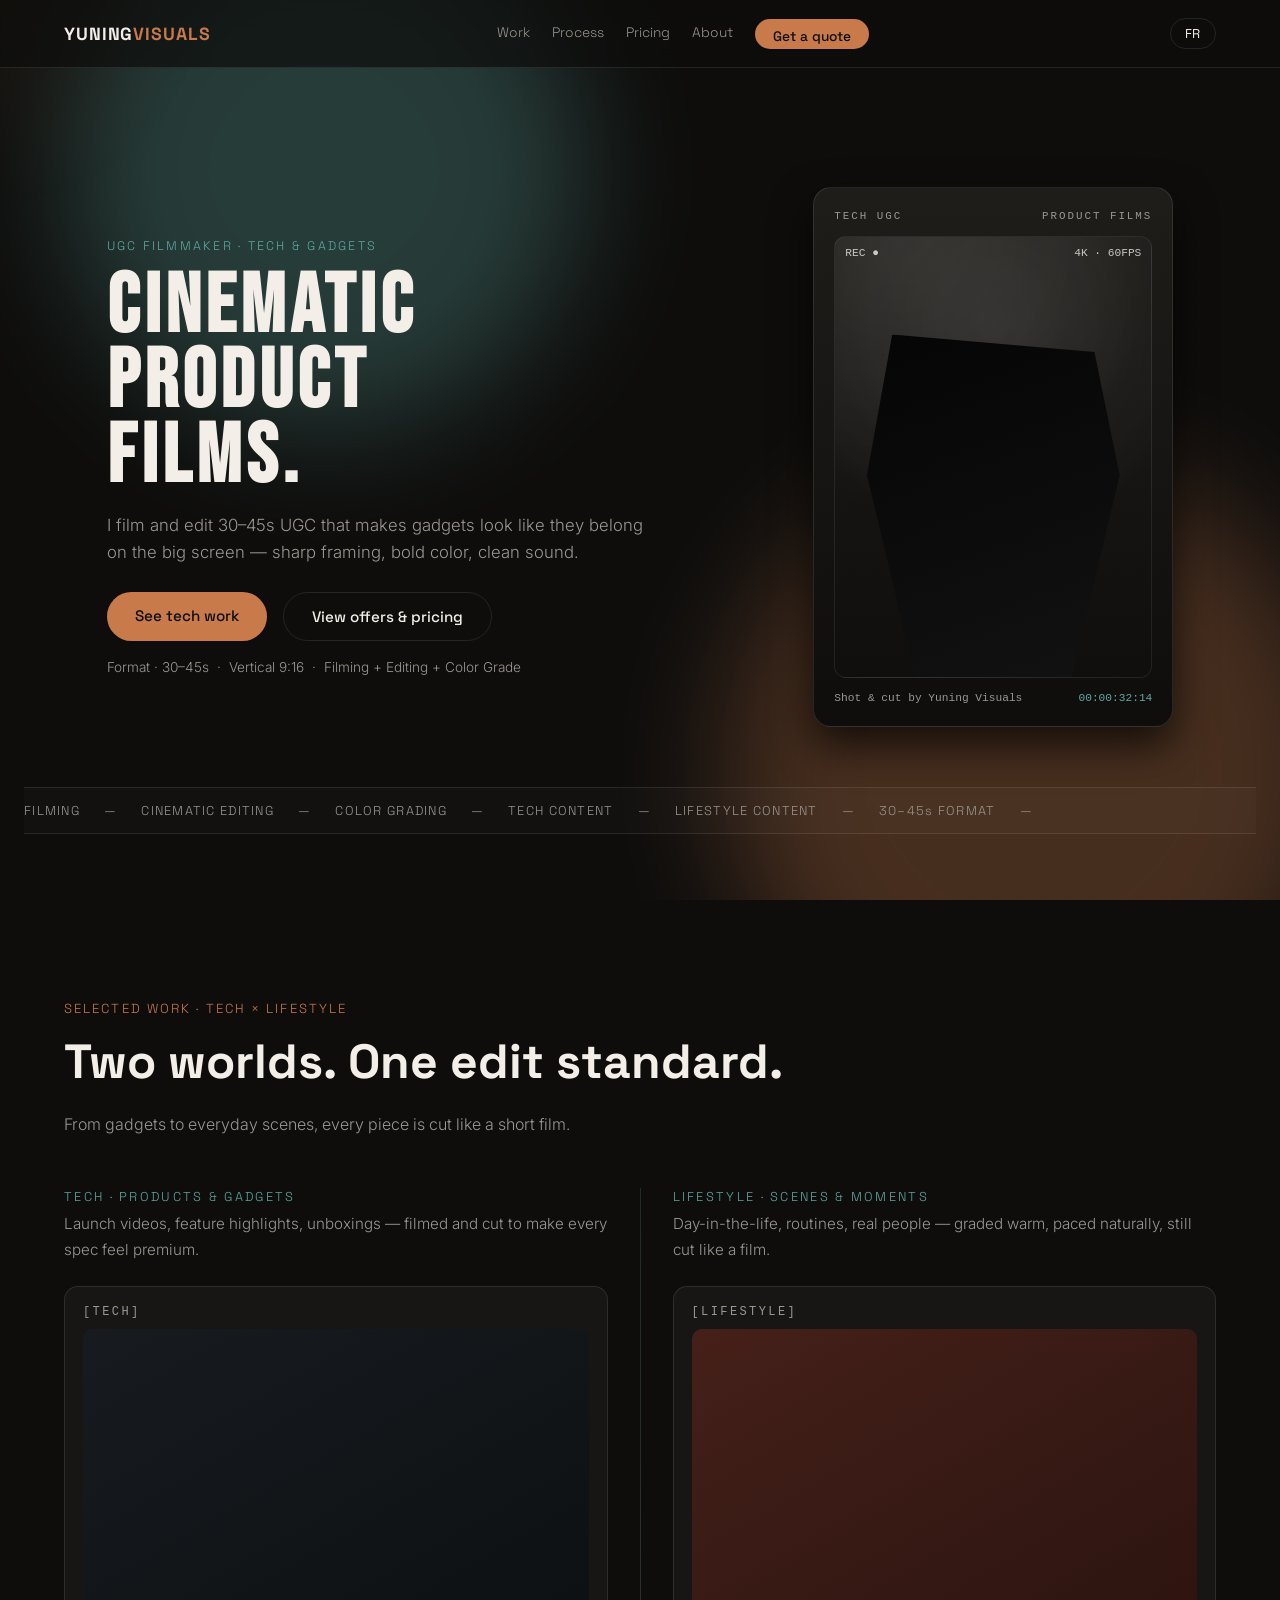
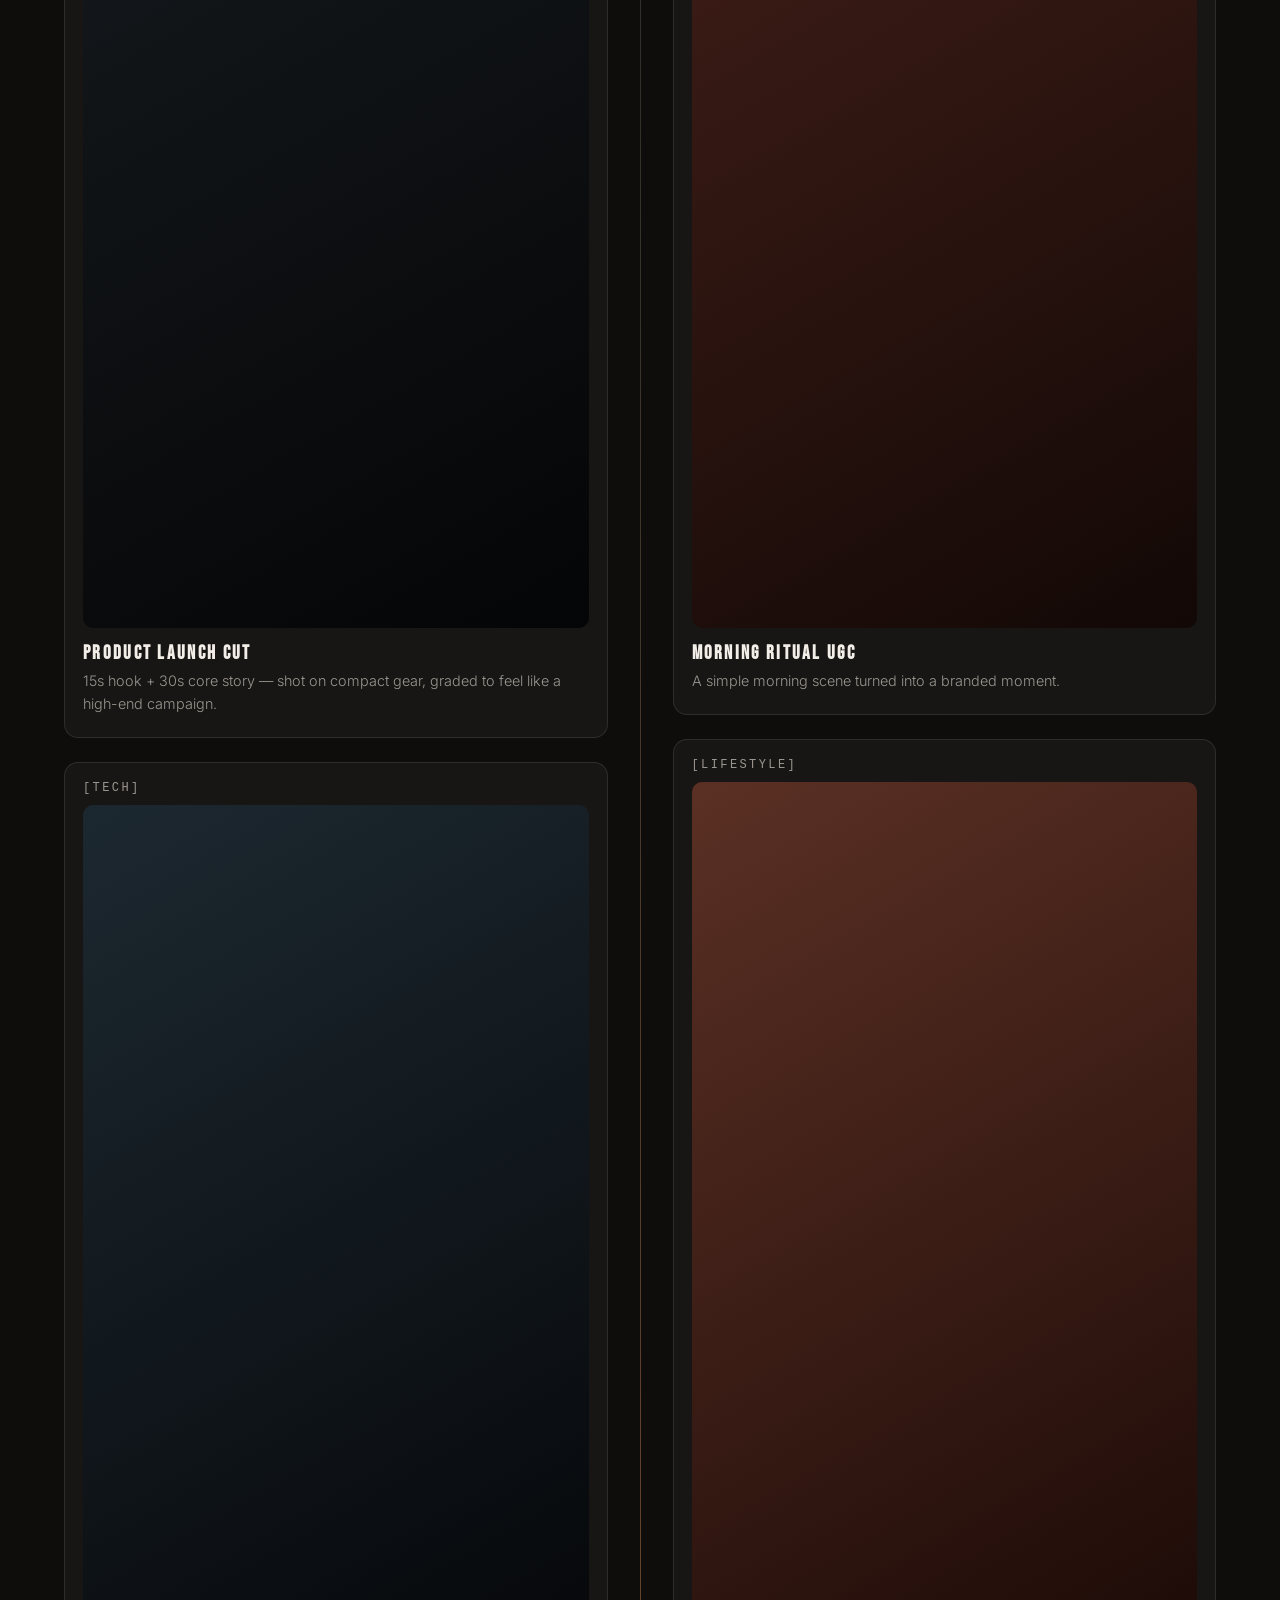
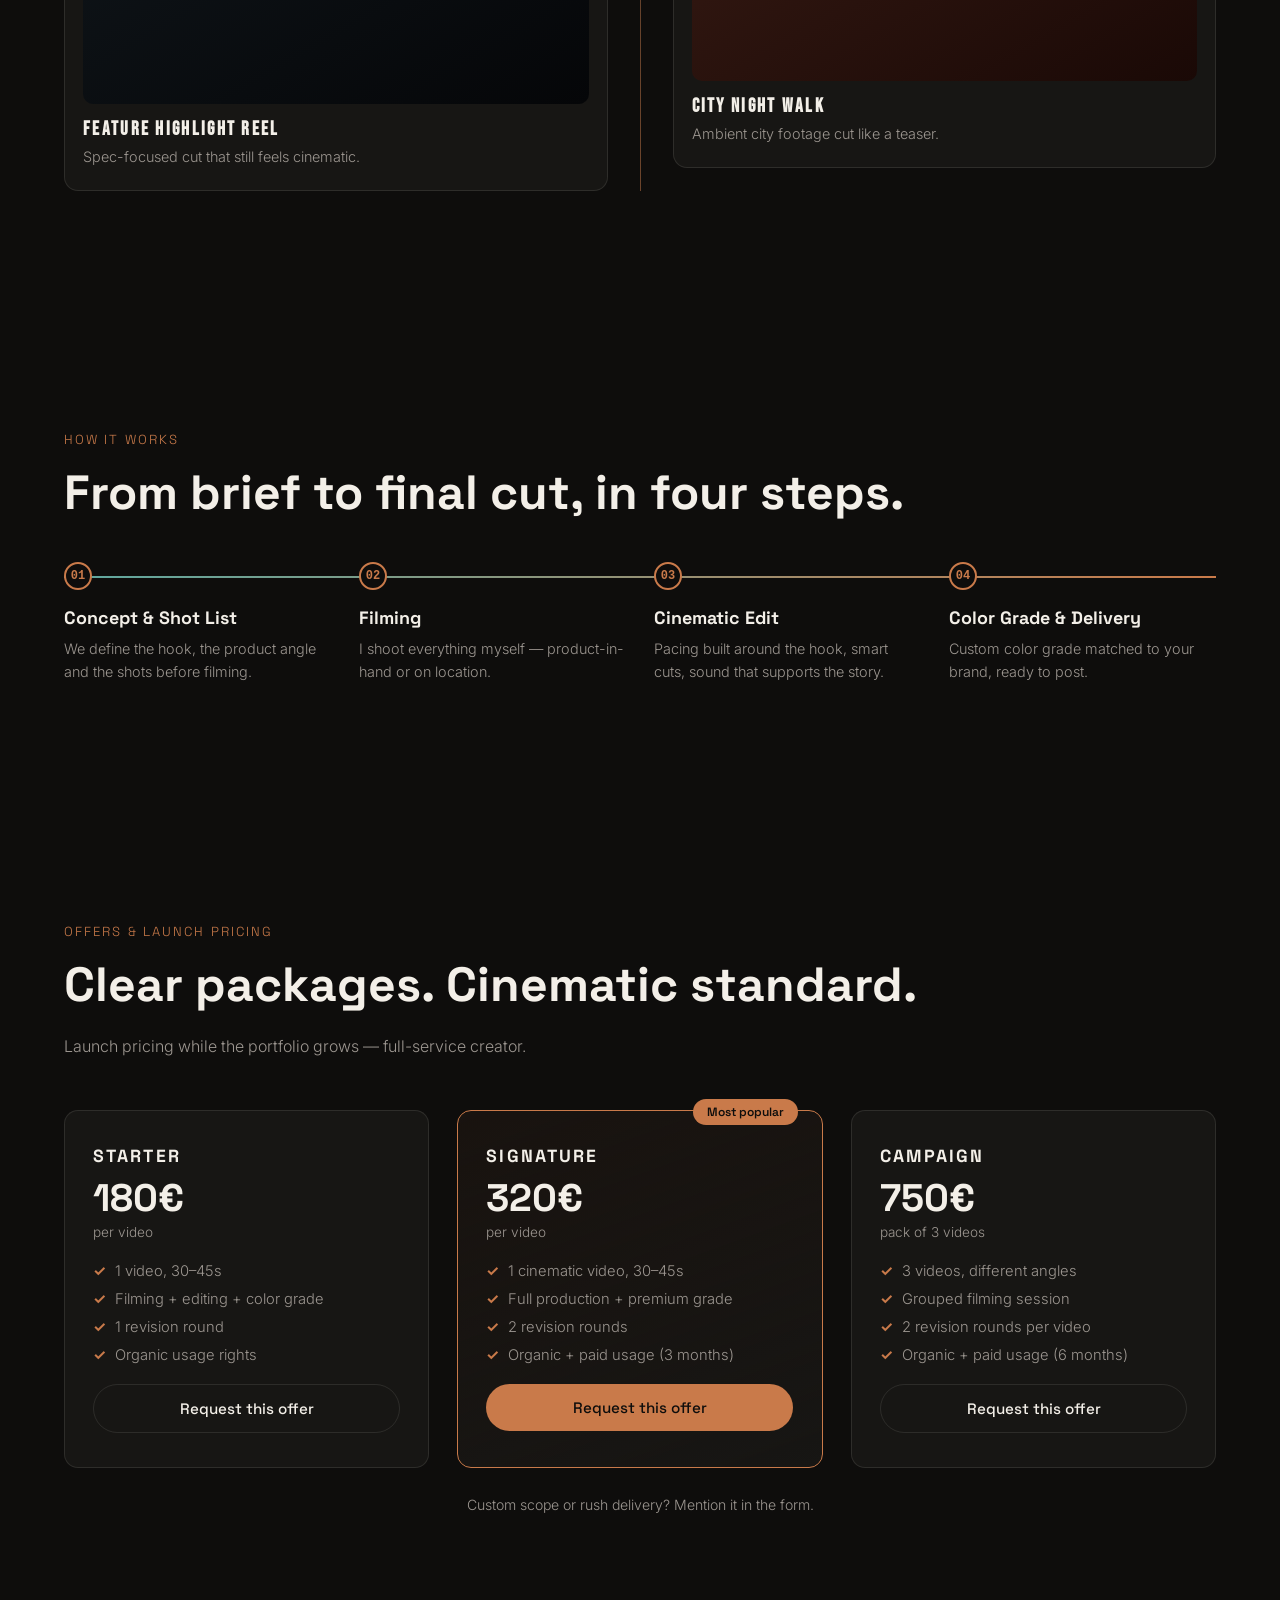
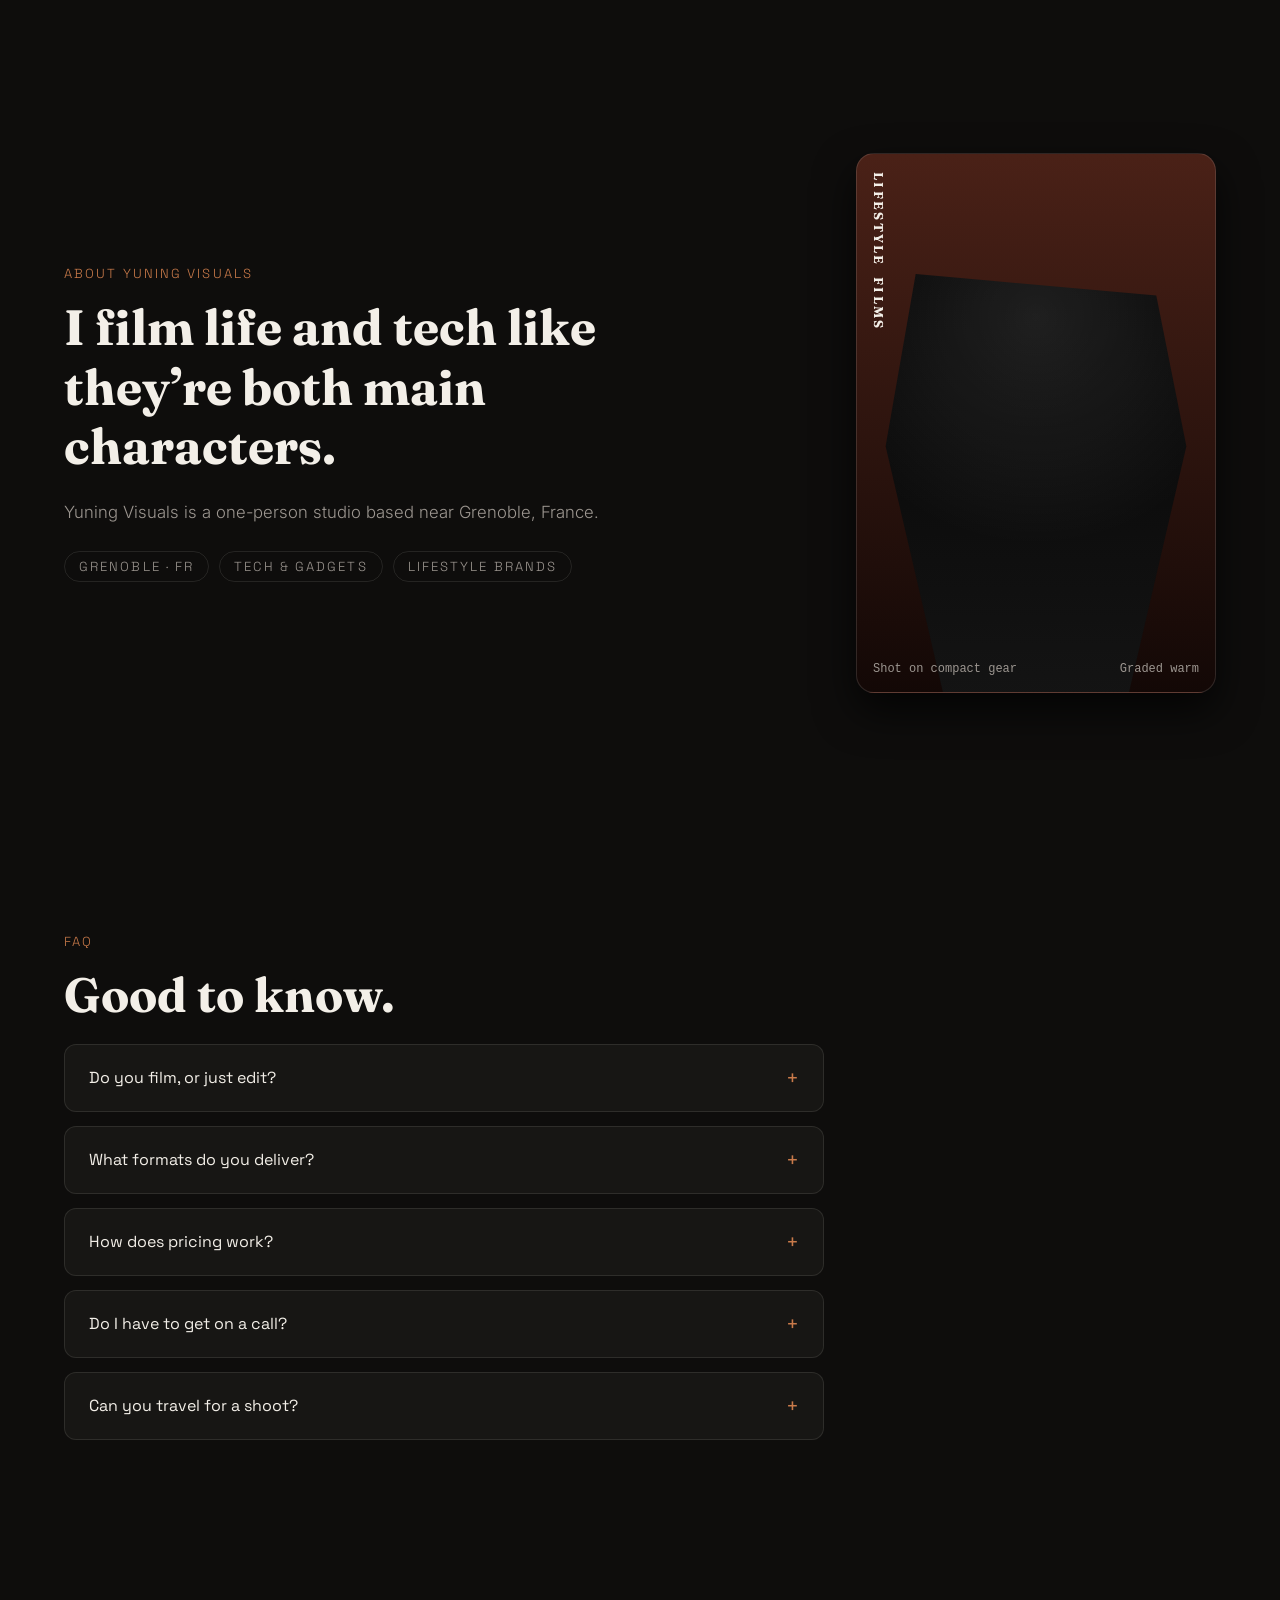
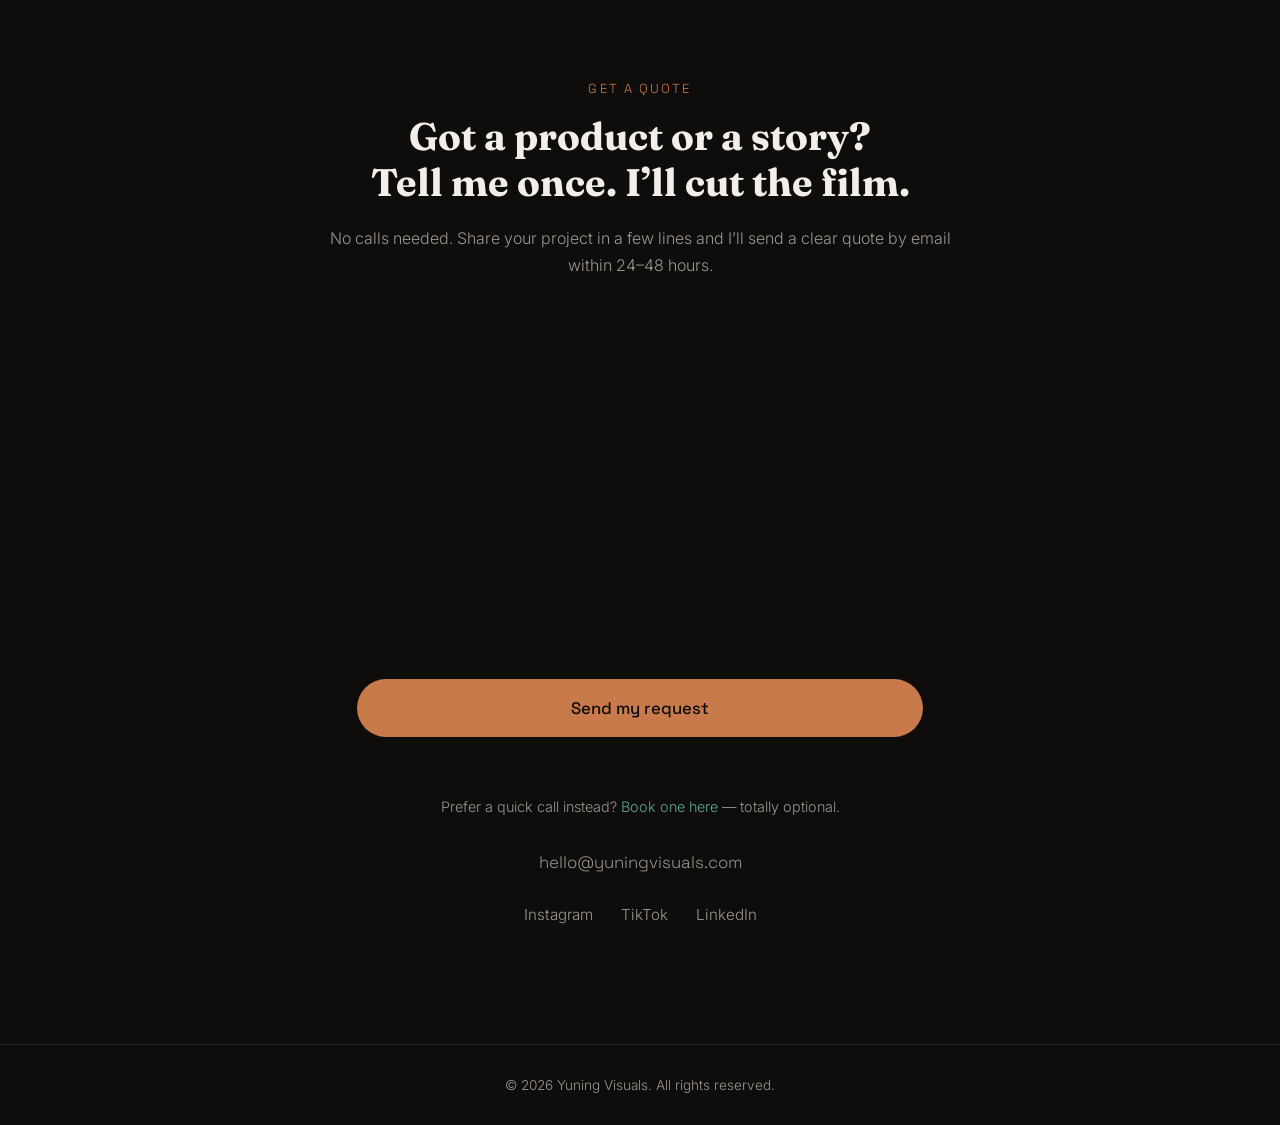
==== commit 100b148e: "Apply per-act font combos (Bebas Neue, Space Grotesk, Fraunces, Inter, JetBrains Mono) and update ty" ====
--- a/index.html
+++ b/index.html
@@ -7,7 +7,8 @@
 <meta name="description" content="Yuning Visuals films and edits cinematic 30–45s UGC for Tech & Lifestyle brands. Full service: shoot, edit, color grade. Launch pricing and quote form inside." />
 <link rel="stylesheet" href="styles.css" />
 <link rel="preconnect" href="https://fonts.googleapis.com" />
-<link href="https://fonts.googleapis.com/css2?family=Space+Grotesk:wght@400;500;700&family=Inter:wght@300;400;500;600&display=swap" rel="stylesheet" />
+<link rel="preconnect" href="https://fonts.gstatic.com" crossorigin />
+<link href="https://fonts.googleapis.com/css2?family=Bebas+Neue&family=Space+Grotesk:wght@400;500;700&family=Fraunces:wght@500;600;700&family=Inter:wght@300;400;500;600&display=swap" rel="stylesheet" />
 <link href="https://assets.calendly.com/assets/external/widget.css" rel="stylesheet" />
 <script src="https://assets.calendly.com/assets/external/widget.js" async></script>
 </head>
@@ -39,8 +40,8 @@
   <div class="hero-inner">
     <div class="hero-column hero-text">
       <p class="eyebrow reveal" data-en="UGC Filmmaker · Tech &amp; Gadgets" data-fr="Réalisatrice UGC · Tech &amp; Gadgets">UGC Filmmaker · Tech &amp; Gadgets</p>
-      <h1 class="reveal" data-en="CINEMATIC<br>PRODUCT<br>FILMS." data-fr="DES FILMS<br>POUR VOS<br>PRODUITS.">CINEMATIC<br>PRODUCT<br>FILMS.</h1>
-      <p class="subhead reveal" data-en="I film and edit 30–45s UGC that makes gadgets look like they belong on the big screen — sharp framing, bold color, clean sound." data-fr="Je filme et monte des UGC de 30 à 45s qui donnent aux gadgets l’allure d’un film de cinéma — cadrage précis, couleurs fortes, son propre.">I film and edit 30–45s UGC that makes gadgets look like they belong on the big screen.</p>
+      <h1 class="hero-title reveal" data-en="CINEMATIC<br>PRODUCT<br>FILMS." data-fr="DES FILMS<br>POUR VOS<br>PRODUITS.">CINEMATIC<br>PRODUCT<br>FILMS.</h1>
+      <p class="subhead reveal" data-en="I film and edit 30–45s UGC that makes gadgets look like they belong on the big screen — sharp framing, bold color, clean sound." data-fr="Je filme et monte des UGC de 30 à 45s qui donnent aux gadgets l’allure d’un film de cinéma — cadrage précis, couleurs fortes, son propre.">I film and edit 30–45s UGC that makes gadgets look like they belong on the big screen — sharp framing, bold color, clean sound.</p>
       <div class="hero-cta reveal">
         <a href="#work" class="btn btn-primary magnetic" data-en="See tech work" data-fr="Voir les projets tech">See tech work</a>
         <a href="#pricing" class="btn btn-secondary magnetic" data-en="View offers &amp; pricing" data-fr="Voir les offres &amp; tarifs">View offers &amp; pricing</a>
@@ -57,20 +58,20 @@
       <div class="hero-device-poster">
         <div class="hero-device-inner">
           <div class="hero-device-labels">
-            <span data-en="Tech UGC" data-fr="UGC Tech">Tech UGC</span>
-            <span data-en="Product Films" data-fr="Films Produit">Product Films</span>
+            <span class="mono" data-en="Tech UGC" data-fr="UGC Tech">Tech UGC</span>
+            <span class="mono" data-en="Product Films" data-fr="Films Produit">Product Films</span>
           </div>
           <div class="hero-device-frame">
             <div class="hero-device-overlay"></div>
-            <div class="hero-device-marks">
+            <div class="hero-device-marks mono">
               <span class="mark">REC ●</span>
               <span class="mark">4K · 60FPS</span>
             </div>
             <div class="hero-device-silhouette"></div>
           </div>
           <div class="hero-device-meta">
-            <span data-en="Shot &amp; cut by Yuning Visuals" data-fr="Tourné &amp; monté par Yuning Visuals">Shot &amp; cut by Yuning Visuals</span>
-            <span class="timecode">00:00:32:14</span>
+            <span class="mono" data-en="Shot &amp; cut by Yuning Visuals" data-fr="Tourné &amp; monté par Yuning Visuals">Shot &amp; cut by Yuning Visuals</span>
+            <span class="timecode mono">00:00:32:14</span>
           </div>
         </div>
       </div>
@@ -92,38 +93,38 @@
 <section id="work" class="section section-work">
   <div class="section-header">
     <p class="section-tag reveal" data-en="Selected Work · Tech × Lifestyle" data-fr="Travaux sélectionnés · Tech × Lifestyle">Selected Work · Tech × Lifestyle</p>
-    <h2 class="reveal" data-en="Two worlds. One edit standard." data-fr="Deux univers. Un seul niveau d’exigence.">Two worlds. One edit standard.</h2>
+    <h2 class="section-title reveal" data-en="Two worlds. One edit standard." data-fr="Deux univers. Un seul niveau d’exigence.">Two worlds. One edit standard.</h2>
     <p class="section-intro reveal" data-en="From gadgets to everyday scenes, every piece is cut like a short film — same pacing, same color discipline, same attention to sound." data-fr="Des gadgets aux scènes du quotidien, chaque contenu est monté comme un court-métrage — même rythme, même rigueur couleur, même soin du son.">From gadgets to everyday scenes, every piece is cut like a short film.</p>
   </div>
 
   <div class="dual-reel">
     <div class="dual-column dual-tech">
       <div class="dual-heading reveal">
-        <p class="eyebrow" data-en="Tech · Products &amp; Gadgets" data-fr="Tech · Produits &amp; Gadgets">Tech · Products &amp; Gadgets</p>
+        <p class="eyebrow eyebrow-small" data-en="Tech · Products &amp; Gadgets" data-fr="Tech · Produits &amp; Gadgets">Tech · Products &amp; Gadgets</p>
         <p class="dual-copy" data-en="Launch videos, feature highlights, unboxings — filmed and cut to make every spec feel premium." data-fr="Lancements, mises en avant de features, unboxings — filmés et montés pour rendre chaque spec premium.">Launch videos, feature highlights, unboxings — filmed and cut to make every spec feel premium.</p>
       </div>
 
       <article class="project-card tilt reveal" data-grade="tech">
-        <div class="project-tag">[TECH]</div>
+        <div class="project-tag mono">[TECH]</div>
         <div class="project-poster">
           <div class="project-image project-image-tech">
             <div class="project-reveal-mask"></div>
           </div>
           <div class="project-title-block">
-            <h3 data-en="PRODUCT LAUNCH CUT" data-fr="MONTAGE LANCEMENT PRODUIT">PRODUCT LAUNCH CUT</h3>
+            <h3 class="project-title" data-en="PRODUCT LAUNCH CUT" data-fr="MONTAGE LANCEMENT PRODUIT">PRODUCT LAUNCH CUT</h3>
             <p data-en="15s hook + 30s core story — shot on compact gear, graded to feel like a high-end campaign." data-fr="15s de hook + 30s d’histoire principale — tourné avec du matériel compact, étalonné pour rappeler une campagne haut de gamme.">15s hook + 30s core story — shot on compact gear, graded to feel like a high-end campaign.</p>
           </div>
         </div>
       </article>
 
       <article class="project-card tilt reveal" data-grade="tech">
-        <div class="project-tag">[TECH]</div>
+        <div class="project-tag mono">[TECH]</div>
         <div class="project-poster">
           <div class="project-image project-image-tech-alt">
             <div class="project-reveal-mask"></div>
           </div>
           <div class="project-title-block">
-            <h3 data-en="FEATURE HIGHLIGHT REEL" data-fr="BOBINE MISE EN AVANT FEATURES">FEATURE HIGHLIGHT REEL</h3>
+            <h3 class="project-title" data-en="FEATURE HIGHLIGHT REEL" data-fr="BOBINE MISE EN AVANT FEATURES">FEATURE HIGHLIGHT REEL</h3>
             <p data-en="Spec-focused cut that still feels cinematic — macro shots, clean overlays, tight pacing." data-fr="Montage centré sur les caractéristiques qui reste cinématique — plans macro, overlays propres, rythme serré.">Spec-focused cut that still feels cinematic.</p>
           </div>
         </div>
@@ -134,31 +135,31 @@
 
     <div class="dual-column dual-life">
       <div class="dual-heading reveal">
-        <p class="eyebrow" data-en="Lifestyle · Scenes &amp; Moments" data-fr="Lifestyle · Scènes &amp; Moments">Lifestyle · Scenes &amp; Moments</p>
+        <p class="eyebrow eyebrow-small" data-en="Lifestyle · Scenes &amp; Moments" data-fr="Lifestyle · Scènes &amp; Moments">Lifestyle · Scenes &amp; Moments</p>
         <p class="dual-copy" data-en="Day-in-the-life, routines, real people — graded warm, paced naturally, still cut like a film." data-fr="Day-in-the-life, routines, vraies personnes — étalonnés chaud, rythmés naturellement, toujours montés comme un film.">Day-in-the-life, routines, real people — graded warm, paced naturally, still cut like a film.</p>
       </div>
 
       <article class="project-card tilt reveal" data-grade="life">
-        <div class="project-tag">[LIFESTYLE]</div>
+        <div class="project-tag mono">[LIFESTYLE]</div>
         <div class="project-poster">
           <div class="project-image project-image-life">
             <div class="project-reveal-mask"></div>
           </div>
           <div class="project-title-block">
-            <h3 data-en="MORNING RITUAL UGC" data-fr="UGC RITUEL DU MATIN">MORNING RITUAL UGC</h3>
+            <h3 class="project-title" data-en="MORNING RITUAL UGC" data-fr="UGC RITUEL DU MATIN">MORNING RITUAL UGC</h3>
             <p data-en="A simple morning scene turned into a branded moment — soft light, warm grade, real pacing." data-fr="Une simple scène de matin transformée en moment de marque — lumière douce, grade chaleureux, rythme réel.">A simple morning scene turned into a branded moment.</p>
           </div>
         </div>
       </article>
 
       <article class="project-card tilt reveal" data-grade="life">
-        <div class="project-tag">[LIFESTYLE]</div>
+        <div class="project-tag mono">[LIFESTYLE]</div>
         <div class="project-poster">
           <div class="project-image project-image-life-alt">
             <div class="project-reveal-mask"></div>
           </div>
           <div class="project-title-block">
-            <h3 data-en="CITY NIGHT WALK" data-fr="MARCHE NOCTURNE EN VILLE">CITY NIGHT WALK</h3>
+            <h3 class="project-title" data-en="CITY NIGHT WALK" data-fr="MARCHE NOCTURNE EN VILLE">CITY NIGHT WALK</h3>
             <p data-en="Ambient city footage cut like a teaser — neon reflections, slow camera moves, subtle grade." data-fr="Images urbaines montées comme un teaser — reflets de néons, mouvements lents, grade subtil.">Ambient city footage cut like a teaser.</p>
           </div>
         </div>
@@ -170,28 +171,28 @@
 <!-- ACTE 2 BIS — PROCESS -->
 <section id="process" class="section process">
   <p class="section-tag reveal" data-en="How it works" data-fr="Comment ça marche">How it works</p>
-  <h2 class="reveal" data-en="From brief to final cut, in four steps." data-fr="Du brief au montage final, en quatre étapes.">From brief to final cut, in four steps.</h2>
+  <h2 class="section-title reveal" data-en="From brief to final cut, in four steps." data-fr="Du brief au montage final, en quatre étapes.">From brief to final cut, in four steps.</h2>
 
   <div class="timeline">
     <div class="timeline-line"><div class="timeline-progress"></div></div>
     <div class="timeline-step reveal">
-      <span class="step-num">01</span>
-      <h3 data-en="Concept &amp; Shot List" data-fr="Concept &amp; Découpage">Concept &amp; Shot List</h3>
+      <span class="step-num mono">01</span>
+      <h3 class="step-title" data-en="Concept &amp; Shot List" data-fr="Concept &amp; Découpage">Concept &amp; Shot List</h3>
       <p data-en="We define the hook, the product angle and the exact shots before I hit record. No guesswork on set." data-fr="On définit le hook, l’angle produit et les plans exacts avant même d’appuyer sur REC. Pas d’improvisation sur le tournage.">We define the hook, the product angle and the shots before filming.</p>
     </div>
     <div class="timeline-step reveal">
-      <span class="step-num">02</span>
-      <h3 data-en="Filming" data-fr="Tournage">Filming</h3>
+      <span class="step-num mono">02</span>
+      <h3 class="step-title" data-en="Filming" data-fr="Tournage">Filming</h3>
       <p data-en="I shoot everything myself — product-in-hand or on location — so the footage already feels cinematic before the edit." data-fr="Je filme tout moi-même — produit en main ou sur place — pour que les rushs aient déjà une base cinématique avant même le montage.">I shoot everything myself — product-in-hand or on location.</p>
     </div>
     <div class="timeline-step reveal">
-      <span class="step-num">03</span>
-      <h3 data-en="Cinematic Edit" data-fr="Montage Cinématique">Cinematic Edit</h3>
+      <span class="step-num mono">03</span>
+      <h3 class="step-title" data-en="Cinematic Edit" data-fr="Montage Cinématique">Cinematic Edit</h3>
       <p data-en="Pacing built around the hook, smart cuts, sound that supports the story — no filler frames." data-fr="Un rythme construit autour du hook, des coupes intelligentes, un son qui soutient l’histoire — aucun plan de remplissage.">Pacing built around the hook, smart cuts, sound that supports the story.</p>
     </div>
     <div class="timeline-step reveal">
-      <span class="step-num">04</span>
-      <h3 data-en="Color Grade &amp; Delivery" data-fr="Étalonnage &amp; Livraison">Color Grade &amp; Delivery</h3>
+      <span class="step-num mono">04</span>
+      <h3 class="step-title" data-en="Color Grade &amp; Delivery" data-fr="Étalonnage &amp; Livraison">Color Grade &amp; Delivery</h3>
       <p data-en="Custom color grade matched to your brand, delivered vertical-first and ready to post across platforms." data-fr="Un étalonnage sur-mesure aligné sur votre marque, livré en format vertical, prêt à être publié sur vos plateformes.">Custom color grade matched to your brand, ready to post.</p>
     </div>
   </div>
@@ -200,12 +201,12 @@
 <!-- ACTE 2 TER — OFFERS & PRICING -->
 <section id="pricing" class="section pricing">
   <p class="section-tag reveal" data-en="Offers &amp; launch pricing" data-fr="Offres &amp; tarifs de lancement">Offers &amp; launch pricing</p>
-  <h2 class="reveal" data-en="Clear packages. Cinematic standard." data-fr="Des packs clairs. Un standard cinématique.">Clear packages. Cinematic standard.</h2>
+  <h2 class="section-title reveal" data-en="Clear packages. Cinematic standard." data-fr="Des packs clairs. Un standard cinématique.">Clear packages. Cinematic standard.</h2>
   <p class="section-intro reveal" data-en="Launch pricing while the portfolio grows — designed for brands who want a full-service creator (filming + edit + color)." data-fr="Tarifs de lancement le temps que le portfolio se construit — pensés pour les marques qui veulent une créatrice full-service (tournage + montage + étalonnage).">Launch pricing while the portfolio grows — full-service creator.</p>
 
   <div class="pricing-grid">
     <div class="price-card tilt reveal" data-package="Starter">
-      <h3 data-en="Starter" data-fr="Starter">Starter</h3>
+      <h3 class="price-title" data-en="Starter" data-fr="Starter">Starter</h3>
       <p class="price-tag">180€</p>
       <p class="price-sub" data-en="per video" data-fr="par vidéo">per video</p>
       <ul class="check-list single">
@@ -219,7 +220,7 @@
 
     <div class="price-card price-featured tilt reveal" data-package="Signature">
       <span class="price-badge" data-en="Most popular" data-fr="Le plus demandé">Most popular</span>
-      <h3 data-en="Signature" data-fr="Signature">Signature</h3>
+      <h3 class="price-title" data-en="Signature" data-fr="Signature">Signature</h3>
       <p class="price-tag">320€</p>
       <p class="price-sub" data-en="per video" data-fr="par vidéo">per video</p>
       <ul class="check-list single">
@@ -232,7 +233,7 @@
     </div>
 
     <div class="price-card tilt reveal" data-package="Campaign">
-      <h3 data-en="Campaign" data-fr="Campaign">Campaign</h3>
+      <h3 class="price-title" data-en="Campaign" data-fr="Campaign">Campaign</h3>
       <p class="price-tag">750€</p>
       <p class="price-sub" data-en="pack of 3 videos" data-fr="pack de 3 vidéos">pack of 3 videos</p>
       <ul class="check-list single">
@@ -252,12 +253,12 @@
   <div class="about-inner">
     <div class="about-text-block reveal">
       <p class="section-tag" data-en="About Yuning Visuals" data-fr="À propos de Yuning Visuals">About Yuning Visuals</p>
-      <h2 data-en="I film life and tech like they’re both main characters." data-fr="Je filme la vie et la tech comme deux personnages principaux.">I film life and tech like they’re both main characters.</h2>
+      <h2 class="about-title" data-en="I film life and tech like they’re both main characters." data-fr="Je filme la vie et la tech comme deux personnages principaux.">I film life and tech like they’re both main characters.</h2>
       <p class="about-text" data-en="Yuning Visuals is a one-person studio based near Grenoble, France. I believe UGC doesn’t have to look cheap to convert. I handle the shoot and the edit myself — from framing your product like a hero on set to grading everyday moments so they feel like a scene from a film. Tech brands come to me when they want their gadgets to look cinematic. Lifestyle brands come when they want real life to feel elevated, not fake." data-fr="Yuning Visuals est un studio solo basé près de Grenoble, en France. Je pars d’une conviction simple : l’UGC n’a pas besoin d’avoir l’air bon marché pour convertir. Je gère le tournage et le montage moi-même — du cadrage de votre produit comme un personnage principal sur le tournage à l’étalonnage de scènes du quotidien pour qu’elles ressemblent à une séquence de film. Les marques tech viennent vers moi quand elles veulent que leurs gadgets paraissent cinématiques. Les marques lifestyle viennent quand elles veulent que la vraie vie soit sublimée, sans être fausse.">Yuning Visuals is a one-person studio based near Grenoble, France.</p>
       <div class="about-tags">
-        <span>Grenoble · FR</span>
-        <span data-en="Tech &amp; Gadgets" data-fr="Tech &amp; Gadgets">Tech &amp; Gadgets</span>
-        <span data-en="Lifestyle Brands" data-fr="Marques Lifestyle">Lifestyle Brands</span>
+        <span class="tag-pill" data-en="Grenoble · FR" data-fr="Grenoble · FR">Grenoble · FR</span>
+        <span class="tag-pill" data-en="Tech &amp; Gadgets" data-fr="Tech &amp; Gadgets">Tech &amp; Gadgets</span>
+        <span class="tag-pill" data-en="Lifestyle Brands" data-fr="Marques Lifestyle">Lifestyle Brands</span>
       </div>
     </div>
     <div class="about-poster reveal">
@@ -269,7 +270,7 @@
         <div class="about-poster-figure">
           <div class="about-silhouette"></div>
         </div>
-        <div class="about-poster-meta">
+        <div class="about-poster-meta mono">
           <span data-en="Shot on compact gear" data-fr="Tourné avec matériel compact">Shot on compact gear</span>
           <span data-en="Graded warm" data-fr="Grade chaleureux">Graded warm</span>
         </div>
@@ -281,7 +282,7 @@
 <!-- ACTE 3 BIS — CONTACT & QUOTE -->
 <section id="faq" class="section faq">
   <p class="section-tag reveal" data-en="FAQ" data-fr="FAQ">FAQ</p>
-  <h2 class="reveal" data-en="Good to know." data-fr="Bon à savoir.">Good to know.</h2>
+  <h2 class="section-title reveal" data-en="Good to know." data-fr="Bon à savoir.">Good to know.</h2>
 
   <div class="accordion">
     <div class="accordion-item reveal">
@@ -334,7 +335,7 @@
 
 <section id="contact" class="section contact">
   <p class="section-tag reveal" data-en="Get a quote" data-fr="Demander un devis">Get a quote</p>
-  <h2 class="reveal" data-en="Got a product or a story?<br>Tell me once. I’ll cut the film." data-fr="Vous avez un produit ou une histoire ?<br>Dites-le-moi une fois. Je ferai le film.">Got a product or a story?<br>Tell me once. I’ll cut the film.</h2>
+  <h2 class="contact-title reveal" data-en="Got a product or a story?<br>Tell me once. I’ll cut the film." data-fr="Vous avez un produit ou une histoire ?<br>Dites-le-moi une fois. Je ferai le film.">Got a product or a story?<br>Tell me once. I’ll cut the film.</h2>
   <p class="section-intro reveal" data-en="No calls needed. Share your project in a few lines and I’ll send a clear quote by email within 24–48 hours." data-fr="Aucun appel nécessaire. Décrivez votre projet en quelques lignes et je vous envoie un devis clair par email sous 24 à 48 heures.">No calls needed. Share your project in a few lines and I’ll send a clear quote by email within 24–48 hours.</p>
 
   <form id="quote-form" class="quote-form reveal" action="https://formspree.io/f/YOUR_FORM_ID" method="POST">
--- a/styles.css
+++ b/styles.css
@@ -16,7 +16,37 @@
   background:var(--bg);color:var(--text);font-family:'Inter', sans-serif;
   font-weight:300;overflow-x:hidden;cursor:default;
 }
-h1,h2,h3,.logo,.eyebrow,.section-tag{font-family:'Space Grotesk', sans-serif;}
+
+/**** TYPOGRAPHY ROLES ****/
+
+/* Acte 1 hero titles */
+.hero-title{font-family:'Bebas Neue', system-ui, -apple-system, BlinkMacSystemFont, 'Segoe UI', sans-serif;}
+.hero-device-labels span,
+.hero-device-marks span,
+.hero-device-meta .mono,
+.hero-device-meta .timecode,
+.mono{font-family:'JetBrains Mono', ui-monospace, SFMono-Regular, Menlo, Monaco, Consolas, 'Liberation Mono', 'Courier New', monospace;}
+
+/* Acte 2 titles & labels */
+.section-title,
+.dual-copy .strong,
+.step-title,
+.price-title,
+.nav-links a span,
+.section-tag,
+.eyebrow,
+.eyebrow-small,
+.tag-pill{font-family:'Space Grotesk', system-ui, -apple-system, BlinkMacSystemFont, 'Segoe UI', sans-serif;}
+
+.project-title{font-family:'Bebas Neue', system-ui, -apple-system, BlinkMacSystemFont, 'Segoe UI', sans-serif;}
+
+/* Acte 3 titles */
+.about-title,
+.contact-title{font-family:'Fraunces', 'Times New Roman', serif;}
+
+h1,h2,h3,.logo{font-weight:700;}
+
+/**** GLOBAL DECOR ****/
 
 .grain{
   position:fixed;inset:0;pointer-events:none;
@@ -31,7 +61,6 @@
   transform:translate(-50%,-50%);will-change:transform;
 }
 
-/* Reveal on scroll */
 .reveal{
   opacity:0;transform:translateY(24px);filter:blur(6px);
   transition:opacity .8s var(--ease), transform .8s var(--ease), filter .8s var(--ease);
@@ -47,7 +76,7 @@
 .nav-inner{
   max-width:1200px;margin:0 auto;display:flex;align-items:center;justify-content:space-between;padding:18px 24px;
 }
-.logo{font-weight:700;font-size:1.1rem;letter-spacing:0.05em;color:var(--text);text-decoration:none;}
+.logo{font-family:'Space Grotesk', system-ui, sans-serif;font-weight:700;font-size:1.1rem;letter-spacing:0.05em;color:var(--text);text-decoration:none;}
 .logo span{color:var(--life-accent);}
 .nav-links{display:flex;gap:22px;align-items:center;}
 .nav-links a{position:relative;color:var(--text-dim);text-decoration:none;font-size:0.86rem;padding-bottom:4px;transition:color .25s var(--ease);}
@@ -57,15 +86,17 @@
 }
 .nav-links a:hover{color:var(--text);}
 .nav-links a:hover::after{transform:scaleX(1);}
-.nav-cta{background:var(--life-accent);color:#0E0D0C !important;padding:8px 18px;border-radius:50px;font-weight:500;}
+.nav-cta{background:var(--life-accent);color:#0E0D0C !important;padding:8px 18px;border-radius:50px;font-weight:500;font-family:'Space Grotesk',system-ui,sans-serif;}
 .nav-cta::after{display:none;}
 .nav-cta:hover{transform:translateY(-1px);box-shadow:0 8px 20px rgba(201,122,74,0.3);}
 
 .lang-btn{
   background:transparent;border:1px solid var(--border);color:var(--text);padding:6px 14px;
-  border-radius:20px;font-size:0.8rem;letter-spacing:0.05em;cursor:pointer;transition:all .25s var(--ease);margin-left:14px;
+  border-radius:20px;font-size:0.8rem;letter-spacing:0.05em;cursor:pointer;transition:all .25s var(--ease);margin-left:14px;font-family:'Space Grotesk',system-ui,sans-serif;
 }
 .lang-btn:hover{border-color:var(--life-accent);color:var(--life-accent);}
+
+/**** HERO (ACTE 1) ****/
 
 .hero{
   position:relative;min-height:100vh;display:flex;flex-direction:column;
@@ -80,20 +111,19 @@
 .hero-inner{position:relative;z-index:1;max-width:1200px;margin:0 auto;display:grid;grid-template-columns:1.2fr 1fr;gap:40px;align-items:center;}
 .hero-column{min-width:0;}
 .hero-text{text-align:left;}
-.eyebrow{color:var(--tech-accent);text-transform:uppercase;letter-spacing:0.15em;font-size:0.85rem;margin-bottom:20px;}
-h1{
-  font-size:clamp(2.8rem, 6.5vw, 5rem);line-height:0.95;font-weight:700;margin-bottom:24px;
-  background:linear-gradient(120deg, var(--text) 40%, var(--life-accent) 100%);
-  -webkit-background-clip:text;background-clip:text;-webkit-text-fill-color:transparent;
-}
-.subhead{color:var(--text-dim);font-size:1.1rem;max-width:560px;margin:0 0 28px;line-height:1.6;}
+.eyebrow{color:var(--tech-accent);text-transform:uppercase;letter-spacing:0.18em;font-size:0.78rem;margin-bottom:16px;font-family:'Space Grotesk',system-ui,sans-serif;}
+.hero-title{
+  font-size:clamp(3.1rem, 7vw, 5.2rem);line-height:0.9;margin-bottom:18px;
+  letter-spacing:0.06em;text-transform:uppercase;color:var(--text);
+}
+.subhead{color:var(--text-dim);font-size:1.05rem;max-width:560px;margin:0 0 26px;line-height:1.6;}
 .hero-cta{display:flex;gap:16px;flex-wrap:wrap;margin-bottom:18px;}
 .hero-specs{display:flex;flex-wrap:wrap;gap:8px;font-size:0.85rem;color:var(--text-dim);}
 
 .btn{
   padding:14px 28px;border-radius:50px;text-decoration:none;font-size:0.95rem;font-weight:500;
   transition:transform .3s var(--ease), box-shadow .3s var(--ease), border-color .3s var(--ease), color .3s var(--ease), letter-spacing .3s var(--ease);
-  border:none;cursor:pointer;font-family:inherit;display:inline-block;position:relative;
+  border:none;cursor:pointer;font-family:'Space Grotesk',system-ui,sans-serif;display:inline-block;position:relative;
 }
 .btn-primary{background:var(--life-accent);color:#0E0D0C;}
 .btn-primary:hover{box-shadow:0 10px 28px rgba(201,122,74,0.35);transform:translateY(-2px);letter-spacing:0.02em;}
@@ -106,13 +136,13 @@
 .hero-visual{display:flex;justify-content:flex-end;}
 .hero-device-poster{width:100%;max-width:360px;aspect-ratio:2/3;background:linear-gradient(180deg,#1f1d1a,#0e0d0c);border-radius:18px;position:relative;overflow:hidden;border:1px solid var(--border);box-shadow:0 18px 40px rgba(0,0,0,0.7);}
 .hero-device-inner{position:relative;height:100%;padding:22px 20px;display:flex;flex-direction:column;justify-content:space-between;}
-.hero-device-labels{display:flex;justify-content:space-between;font-size:0.7rem;color:var(--text-dim);letter-spacing:0.12em;text-transform:uppercase;}
+.hero-device-labels{display:flex;justify-content:space-between;font-size:0.68rem;color:var(--text-dim);letter-spacing:0.18em;text-transform:uppercase;}
 .hero-device-frame{position:relative;margin:14px 0;flex:1;border-radius:12px;border:1px solid rgba(255,255,255,0.08);overflow:hidden;background:radial-gradient(circle at 20% 0%,rgba(255,255,255,0.08),transparent 55%);}
 .hero-device-overlay{position:absolute;inset:0;background:radial-gradient(circle at 50% 20%,rgba(255,255,255,0.12),transparent 55%);mix-blend-mode:screen;opacity:0.7;}
 .hero-device-marks{position:absolute;top:10px;left:10px;right:10px;display:flex;justify-content:space-between;font-size:0.7rem;color:rgba(243,239,232,0.8);}
 .hero-device-silhouette{position:absolute;bottom:-10px;left:10%;width:80%;height:80%;background:linear-gradient(160deg,#050505,#121212);clip-path:polygon(10% 0,90% 5%,100% 40%,80% 100%,20% 100%,0 40%);box-shadow:0 0 40px rgba(0,0,0,0.8);}
 .hero-device-meta{display:flex;justify-content:space-between;font-size:0.7rem;color:var(--text-dim);}
-.hero-device-meta .timecode{font-family:monospace;color:var(--tech-accent);}
+.hero-device-meta .timecode{color:var(--tech-accent);}
 
 .ticker{
   width:100%;border-top:1px solid var(--border);border-bottom:1px solid var(--border);
@@ -120,30 +150,34 @@
 }
 .ticker-track{
   display:flex;gap:24px;white-space:nowrap;animation:scroll-left 32s linear infinite;
-  font-size:0.8rem;letter-spacing:0.1em;color:var(--text-dim);
+  font-size:0.8rem;letter-spacing:0.1em;color:var(--text-dim);font-family:'Space Grotesk',system-ui,sans-serif;
 }
 .ticker-track span{flex-shrink:0;}
 @keyframes scroll-left{from{transform:translateX(0);}to{transform:translateX(-50%);}}
 
 .section{max-width:1200px;margin:0 auto;padding:120px 24px;}
-.section-tag{color:var(--life-accent);text-transform:uppercase;letter-spacing:0.15em;font-size:0.85rem;margin-bottom:16px;}
-.section h2{font-size:clamp(1.9rem, 4vw, 3rem);font-weight:700;line-height:1.2;margin-bottom:20px;}
+.section-tag{color:var(--life-accent);text-transform:uppercase;letter-spacing:0.16em;font-size:0.82rem;margin-bottom:16px;}
+.section h2{font-weight:700;line-height:1.2;margin-bottom:20px;}
 .section-intro{color:var(--text-dim);max-width:640px;line-height:1.7;margin-bottom:50px;}
 
-/* Dual Reel Work */
+/**** ACTE 2 — WORK / PROCESS / PRICING ****/
+
+.section-title{font-size:clamp(2rem,4vw,3rem);}
+
 .section-work{padding-top:100px;}
 .section-header{text-align:left;max-width:720px;margin-bottom:40px;}
+
 .dual-reel{display:grid;grid-template-columns:1fr 1px 1fr;gap:32px;align-items:start;}
 .dual-column{display:flex;flex-direction:column;gap:24px;}
 .dual-tech{--accent-column: var(--tech-accent);}
 .dual-life{--accent-column: var(--life-accent);}
-.dual-heading .eyebrow{margin-bottom:8px;}
+.eyebrow-small{margin-bottom:6px;font-size:0.8rem;}
 .dual-copy{color:var(--text-dim);font-size:0.95rem;line-height:1.7;}
 .dual-split-line{width:1px;background:linear-gradient(to bottom,rgba(95,168,160,0.2),rgba(201,122,74,0.5));min-height:100%;}
 
 .project-card{background:var(--bg-soft);border-radius:var(--radius);border:1px solid var(--border);padding:18px 18px 22px;transition:border-color .3s var(--ease), transform .3s var(--ease), box-shadow .3s var(--ease);}
 .project-card:hover{border-color:var(--accent-column);transform:translateY(-4px);box-shadow:0 18px 40px rgba(0,0,0,0.5);}
-.project-tag{font-size:0.75rem;color:var(--text-dim);letter-spacing:0.18em;text-transform:uppercase;margin-bottom:10px;}
+.project-tag{font-size:0.75rem;color:var(--text-dim);letter-spacing:0.2em;text-transform:uppercase;margin-bottom:10px;}
 .project-poster{display:flex;flex-direction:column;gap:14px;}
 .project-image{position:relative;width:100%;aspect-ratio:9/16;border-radius:10px;overflow:hidden;background:#111;}
 .project-image-tech{background:linear-gradient(150deg,#171b1f,#040506);}
@@ -153,26 +187,24 @@
 .project-reveal-mask{position:absolute;inset:0;background:var(--bg-soft);transform:scaleX(1);transform-origin:left;transition:transform .9s var(--ease);}
 .project-image.is-visible .project-reveal-mask{transform:scaleX(0);}
 
-.project-title-block h3{font-size:1rem;margin-bottom:4px;letter-spacing:0.1em;text-transform:uppercase;}
+.project-title{font-size:1.2rem;margin-bottom:4px;letter-spacing:0.12em;text-transform:uppercase;color:var(--text);} 
 .project-title-block p{font-size:0.9rem;color:var(--text-dim);line-height:1.6;}
 
-/* Process */
 .timeline{position:relative;display:grid;grid-template-columns:repeat(4, 1fr);gap:28px;margin-top:40px;}
 .timeline-line{position:absolute;top:14px;left:0;right:0;height:2px;background:var(--border);z-index:0;}
 .timeline-progress{height:100%;width:0%;background:linear-gradient(90deg, var(--tech-accent), var(--life-accent));transition:width 1.2s var(--ease);}
 .timeline-step{position:relative;z-index:1;}
 .step-num{display:inline-flex;align-items:center;justify-content:center;width:28px;height:28px;border-radius:50%;background:var(--bg);border:2px solid var(--life-accent);color:var(--life-accent);font-size:0.75rem;font-weight:700;margin-bottom:16px;}
-.timeline-step h3{font-size:1.15rem;margin-bottom:8px;}
+.step-title{font-size:1.12rem;margin-bottom:8px;}
 .timeline-step p{color:var(--text-dim);font-size:0.9rem;line-height:1.6;}
 
-/* Pricing */
 .pricing-grid{display:grid;grid-template-columns:repeat(3, 1fr);gap:28px;margin-top:20px;}
 .price-card{background:var(--bg-soft);border:1px solid var(--border);border-radius:var(--radius);padding:34px 28px;text-align:left;position:relative;}
 .price-card:hover{border-color:var(--tech-accent);transform:translateY(-4px);transition:border-color .3s var(--ease), transform .3s var(--ease), box-shadow .3s var(--ease);box-shadow:0 18px 40px rgba(0,0,0,0.5);}
 .price-featured{border-color:var(--life-accent);background:linear-gradient(160deg, rgba(201,122,74,0.06), var(--bg-soft));}
-.price-badge{position:absolute;top:-12px;right:24px;background:var(--life-accent);color:#0E0D0C;font-size:0.75rem;font-weight:600;padding:5px 14px;border-radius:50px;}
-.price-card h3{font-size:1.3rem;margin-bottom:6px;}
-.price-tag{font-size:2.4rem;font-weight:700;font-family:'Space Grotesk', sans-serif;color:var(--text);margin-bottom:2px;}
+.price-badge{position:absolute;top:-12px;right:24px;background:var(--life-accent);color:#0E0D0C;font-size:0.75rem;font-weight:600;padding:5px 14px;border-radius:50px;font-family:'Space Grotesk',system-ui,sans-serif;}
+.price-title{font-size:1.1rem;margin-bottom:6px;letter-spacing:0.12em;text-transform:uppercase;}
+.price-tag{font-size:2.4rem;font-weight:700;font-family:'Space Grotesk',system-ui,sans-serif;color:var(--text);margin-bottom:2px;}
 .price-sub{color:var(--text-dim);font-size:0.85rem;margin-bottom:22px;}
 .price-card .btn{width:100%;text-align:center;margin-top:10px;}
 .price-note{color:var(--text-dim);font-size:0.88rem;margin-top:28px;text-align:center;}
@@ -182,39 +214,43 @@
 .check-list li{color:var(--text-dim);font-size:0.92rem;padding-left:22px;position:relative;}
 .check-list li::before{content:'✓';position:absolute;left:0;color:var(--life-accent);font-weight:700;}
 
-/* About */
+/**** ACTE 3 — ABOUT / CONTACT ****/
+
 .about-inner{display:grid;grid-template-columns:1.1fr 0.9fr;gap:40px;align-items:center;}
-.about-text-block .section-tag{margin-bottom:12px;}
+.about-title{font-size:clamp(2.1rem,4vw,3.1rem);line-height:1.1;margin-bottom:16px;}
 .about-text{color:var(--text-dim);max-width:680px;line-height:1.8;font-size:1.05rem;margin-bottom:24px;}
 .about-tags{display:flex;flex-wrap:wrap;gap:10px;}
-.about-tags span{border:1px solid var(--border);border-radius:999px;padding:6px 14px;font-size:0.85rem;color:var(--text-dim);}
+.tag-pill{border:1px solid var(--border);border-radius:999px;padding:6px 14px;font-size:0.82rem;color:var(--text-dim);text-transform:uppercase;letter-spacing:0.16em;}
 
 .about-poster{display:flex;justify-content:flex-end;}
 .about-poster-inner{width:100%;max-width:360px;aspect-ratio:2/3;border-radius:18px;overflow:hidden;border:1px solid rgba(255,255,255,0.12);background:linear-gradient(180deg,#4a2117,#130806);position:relative;box-shadow:0 18px 40px rgba(0,0,0,0.7);}
-.about-poster-title{position:absolute;top:18px;left:14px;font-family:'Space Grotesk', sans-serif;font-weight:700;letter-spacing:0.18em;font-size:0.75rem;color:var(--text);text-transform:uppercase;writing-mode:vertical-rl;text-orientation:mixed;display:flex;gap:10px;}
+.about-poster-title{position:absolute;top:18px;left:14px;font-family:'Fraunces','Times New Roman',serif;font-weight:700;letter-spacing:0.18em;font-size:0.8rem;color:var(--text);text-transform:uppercase;writing-mode:vertical-rl;text-orientation:mixed;display:flex;gap:10px;}
 .about-poster-figure{position:absolute;bottom:-12px;left:8%;width:84%;height:80%;background:linear-gradient(180deg,#050505,#141414);clip-path:polygon(10% 0,90% 5%,100% 40%,80% 100%,20% 100%,0 40%);box-shadow:0 0 40px rgba(0,0,0,0.85);}
 .about-silhouette{position:absolute;inset:0;background:radial-gradient(circle at 50% 10%,rgba(255,255,255,0.1),transparent 55%);mix-blend-mode:screen;}
 .about-poster-meta{position:absolute;bottom:16px;left:16px;right:16px;display:flex;justify-content:space-between;font-size:0.75rem;color:var(--text-dim);}
 
-/* FAQ */
+.faq .section-title,
+.contact-title{font-family:'Fraunces','Times New Roman',serif;}
+
 .accordion{display:flex;flex-direction:column;gap:14px;max-width:760px;}
 .accordion-item{border:1px solid var(--border);border-radius:12px;overflow:hidden;background:var(--bg-soft);transition:border-color .3s var(--ease);}
 .accordion-item.open{border-color:var(--tech-accent);}
-.accordion-head{width:100%;display:flex;justify-content:space-between;align-items:center;padding:20px 24px;background:none;border:none;color:var(--text);font-family:inherit;font-size:1rem;cursor:pointer;text-align:left;}
+.accordion-head{width:100%;display:flex;justify-content:space-between;align-items:center;padding:20px 24px;background:none;border:none;color:var(--text);font-family:'Space Grotesk',system-ui,sans-serif;font-size:1rem;cursor:pointer;text-align:left;}
 .accordion-icon{font-size:1.3rem;color:var(--life-accent);transition:transform .35s var(--ease);flex-shrink:0;margin-left:16px;}
 .accordion-item.open .accordion-icon{transform:rotate(45deg);}
 .accordion-body{max-height:0;overflow:hidden;transition:max-height .4s var(--ease), padding .4s var(--ease);padding:0 24px;}
 .accordion-item.open .accordion-body{padding:0 24px 20px;}
 .accordion-body p{color:var(--text-dim);line-height:1.6;font-size:0.95rem;}
 
-/* Contact / Quote */
 .contact{text-align:center;}
 .contact .section-intro{margin:0 auto 36px;}
+.contact-title{font-size:clamp(1.9rem,3.2vw,2.4rem);}
+
 .quote-form{max-width:640px;margin:0 auto 24px;text-align:left;background:var(--bg-soft);border:1px solid var(--border);border-radius:var(--radius);padding:36px;}
 .form-row{display:grid;grid-template-columns:1fr 1fr;gap:18px;}
 .form-group{margin-bottom:18px;display:flex;flex-direction:column;gap:8px;}
 .form-group label{font-size:0.85rem;color:var(--text-dim);}
-.form-group input,.form-group select,.form-group textarea{background:var(--bg);border:1px solid var(--border);border-radius:8px;padding:12px 14px;color:var(--text);font-family:inherit;font-size:0.95rem;resize:vertical;transition:border-color .25s var(--ease);}
+.form-group input,.form-group select,.form-group textarea{background:var(--bg);border:1px solid var(--border);border-radius:8px;padding:12px 14px;color:var(--text);font-family:'Inter',sans-serif;font-size:0.95rem;resize:vertical;transition:border-color .25s var(--ease);}
 .form-group input:focus,.form-group select:focus,.form-group textarea:focus{outline:none;border-color:var(--life-accent);}
 .quote-form .btn{width:100%;margin-top:6px;}
 .form-success{display:none;color:var(--tech-accent);font-size:0.9rem;margin-top:16px;text-align:center;}
@@ -223,7 +259,7 @@
 .call-alt a{color:var(--tech-accent);text-decoration:none;}
 .call-alt a:hover{text-decoration:underline;}
 
-.contact-email{display:block;margin:0 0 32px;font-size:1.05rem;color:var(--text-dim);text-decoration:none;font-family:'Space Grotesk', sans-serif;transition:color .25s var(--ease);}
+.contact-email{display:block;margin:0 0 32px;font-size:1.05rem;color:var(--text-dim);text-decoration:none;font-family:'Space Grotesk',system-ui,sans-serif;transition:color .25s var(--ease);}
 .contact-email:hover{color:var(--life-accent);}
 .socials{display:flex;justify-content:center;gap:28px;}
 .socials a{color:var(--text-dim);text-decoration:none;font-size:0.95rem;transition:color .25s var(--ease);}
@@ -231,7 +267,8 @@
 
 .footer{text-align:center;padding:32px 24px;color:var(--text-dim);font-size:0.85rem;border-top:1px solid var(--border);}
 
-/* Layout / responsive */
+/**** LAYOUT / RESPONSIVE ****/
+
 @media (max-width:1024px){
   .hero-inner{grid-template-columns:1fr;gap:32px;}
   .hero-visual{justify-content:flex-start;}
@@ -240,7 +277,7 @@
 @media (max-width:900px){
   .timeline{grid-template-columns:1fr;}
   .timeline-line{display:none;}
-  .bento,.pricing-grid{grid-template-columns:1fr;}
+  .pricing-grid{grid-template-columns:1fr;}
   .check-list{grid-template-columns:1fr;}
   .form-row{grid-template-columns:1fr;}
   .about-inner{grid-template-columns:1fr;}
@@ -250,7 +287,6 @@
   .nav-links{gap:12px;}
   .nav-links a span{font-size:0.8rem;}
   .section{padding:80px 20px;}
-  .categories{grid-template-columns:1fr;}
   .hero{padding-top:110px;}
   .ticker{margin-top:40px;}
   .dual-reel{grid-template-columns:1fr;}
@@ -263,7 +299,6 @@
   .cursor-glow{display:none;}
 }
 
-/* Reduced motion */
 @media (prefers-reduced-motion: reduce){
   *{animation-duration:0.001s !important;animation-delay:0s !important;transition-duration:0.15s !important;}
   html{scroll-behavior:auto;}
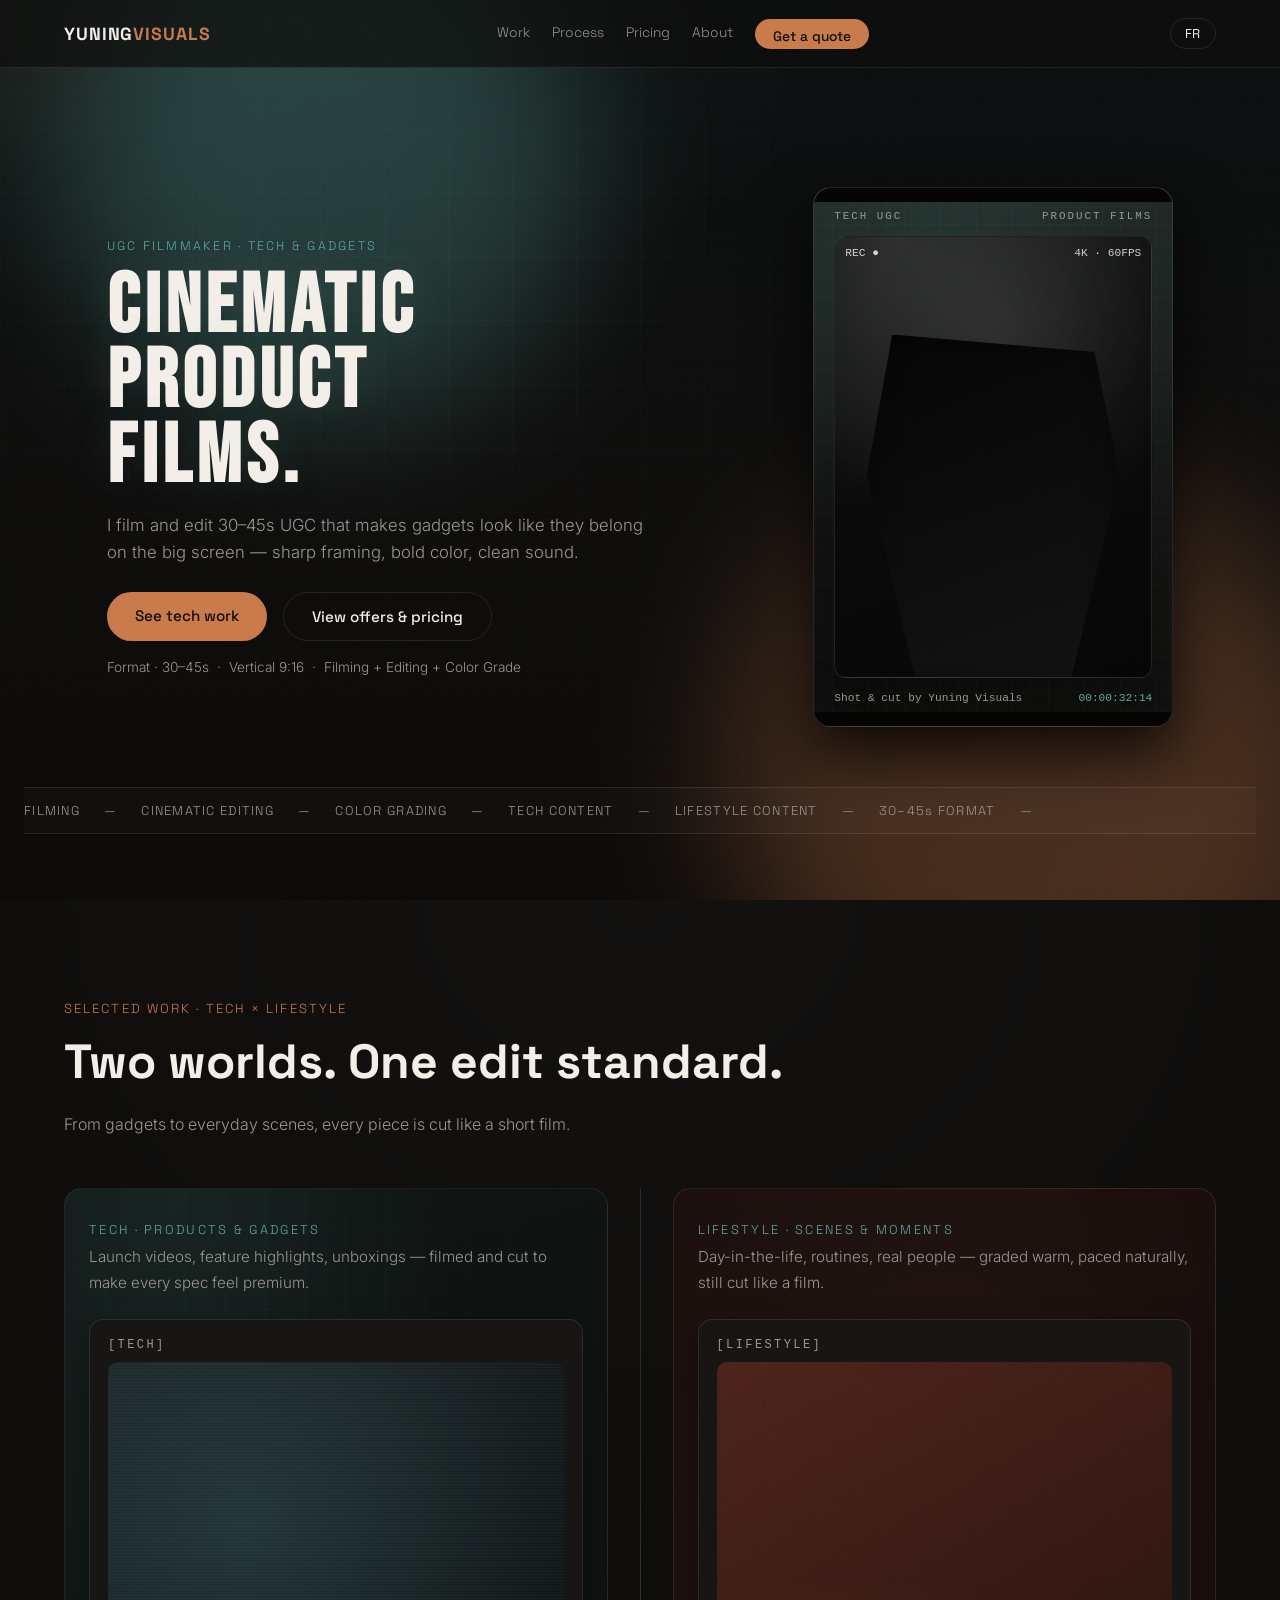
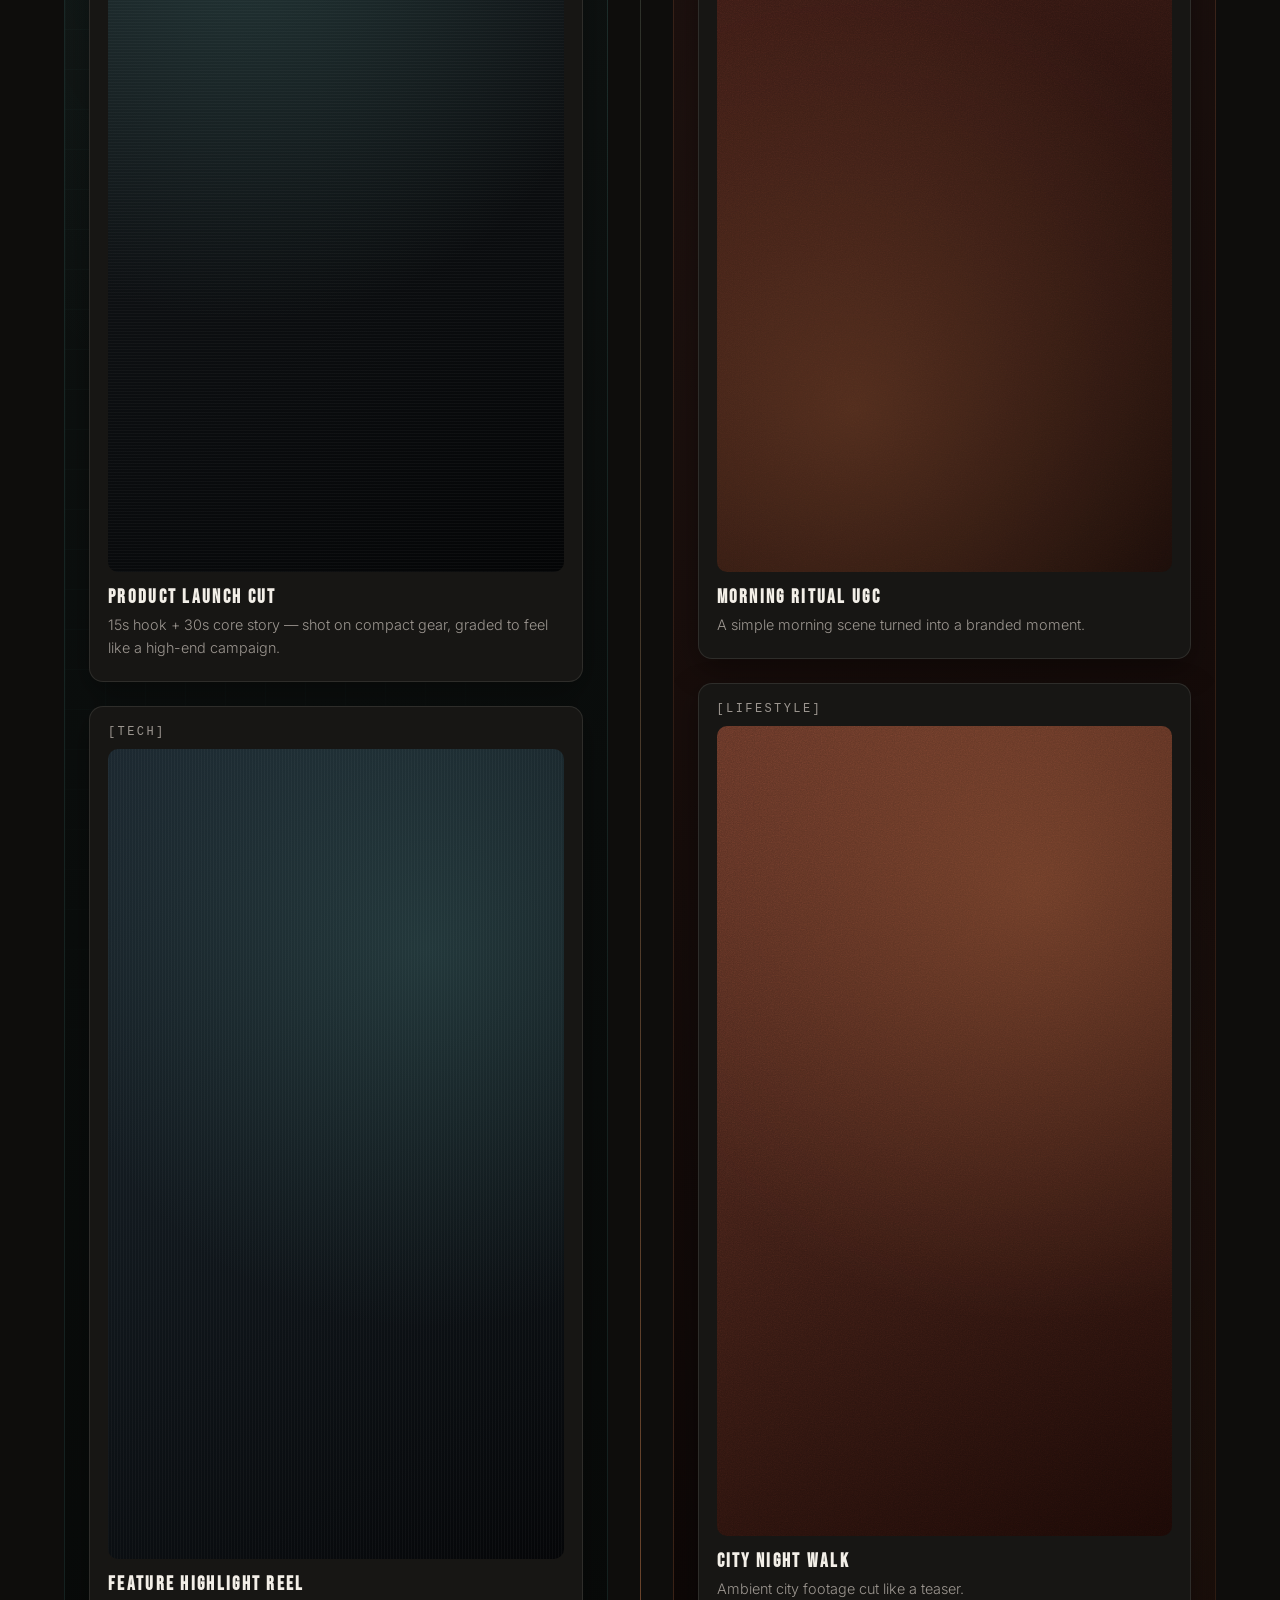
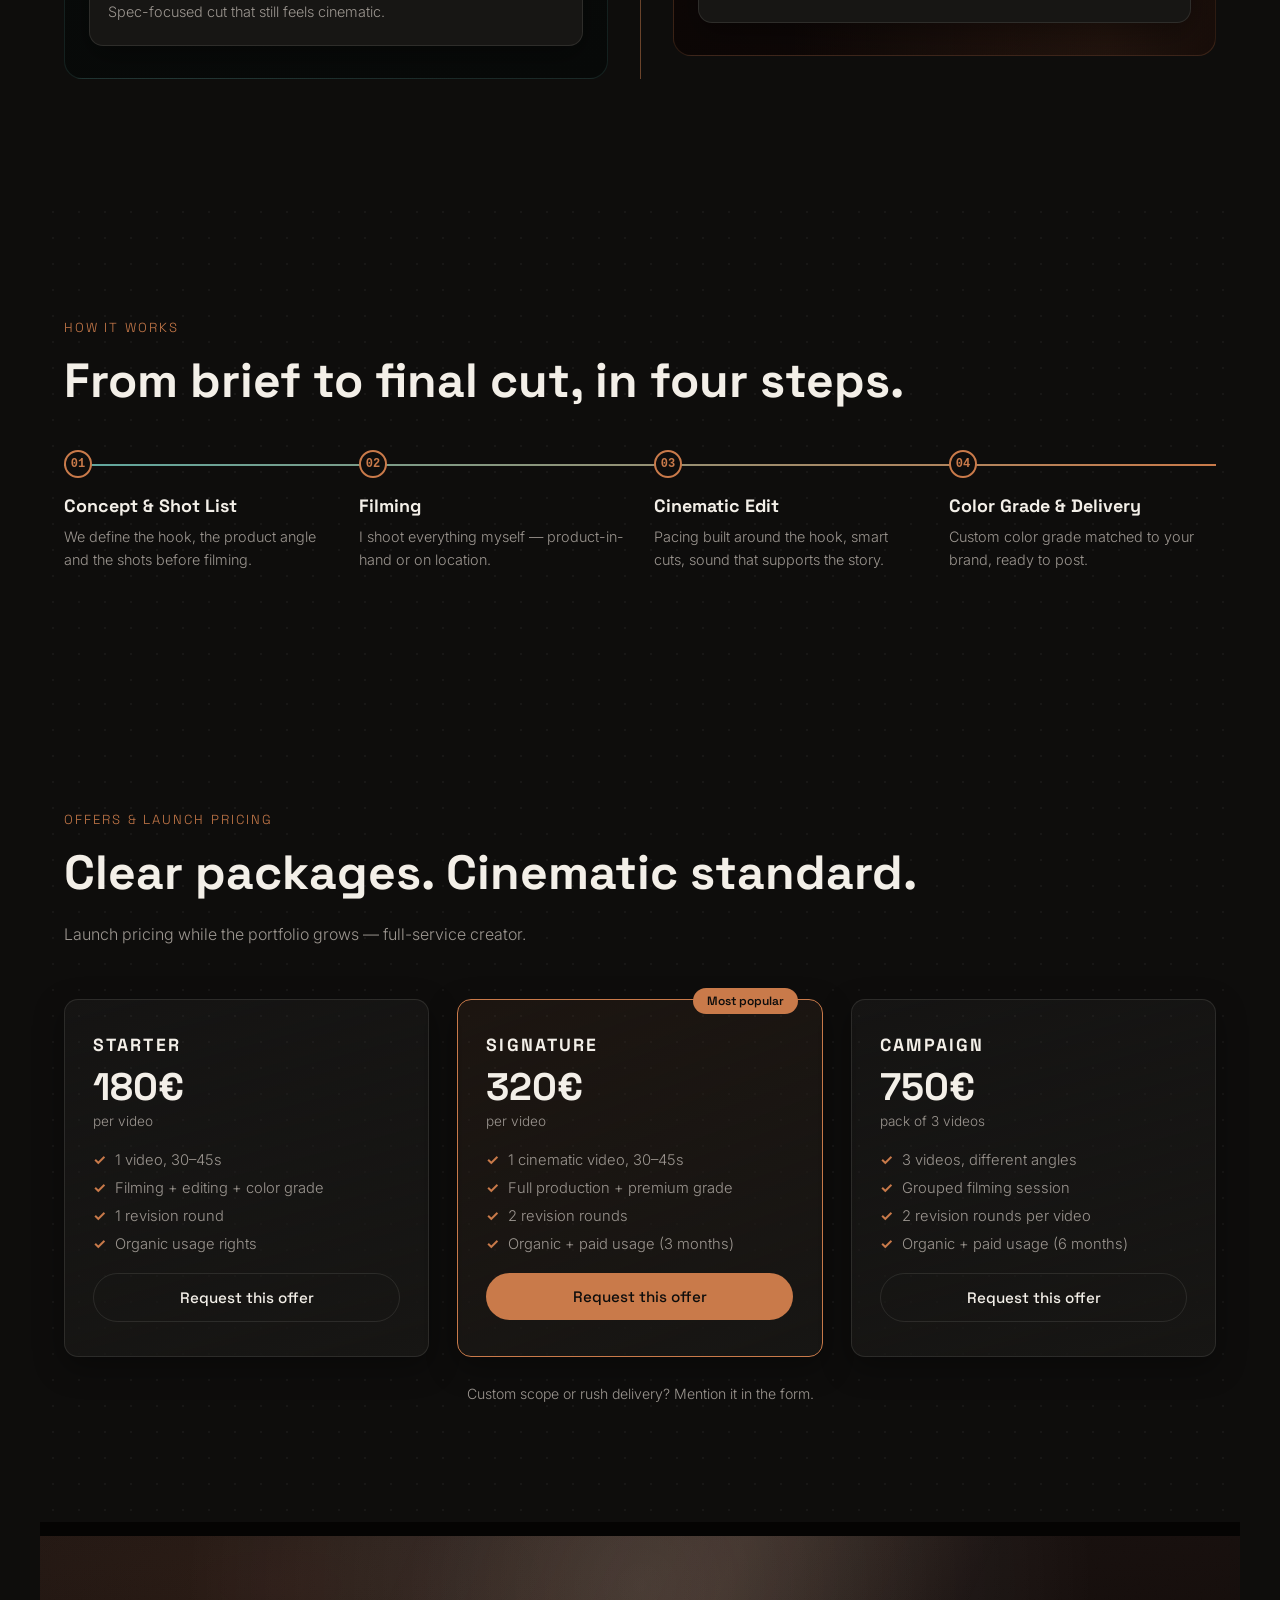
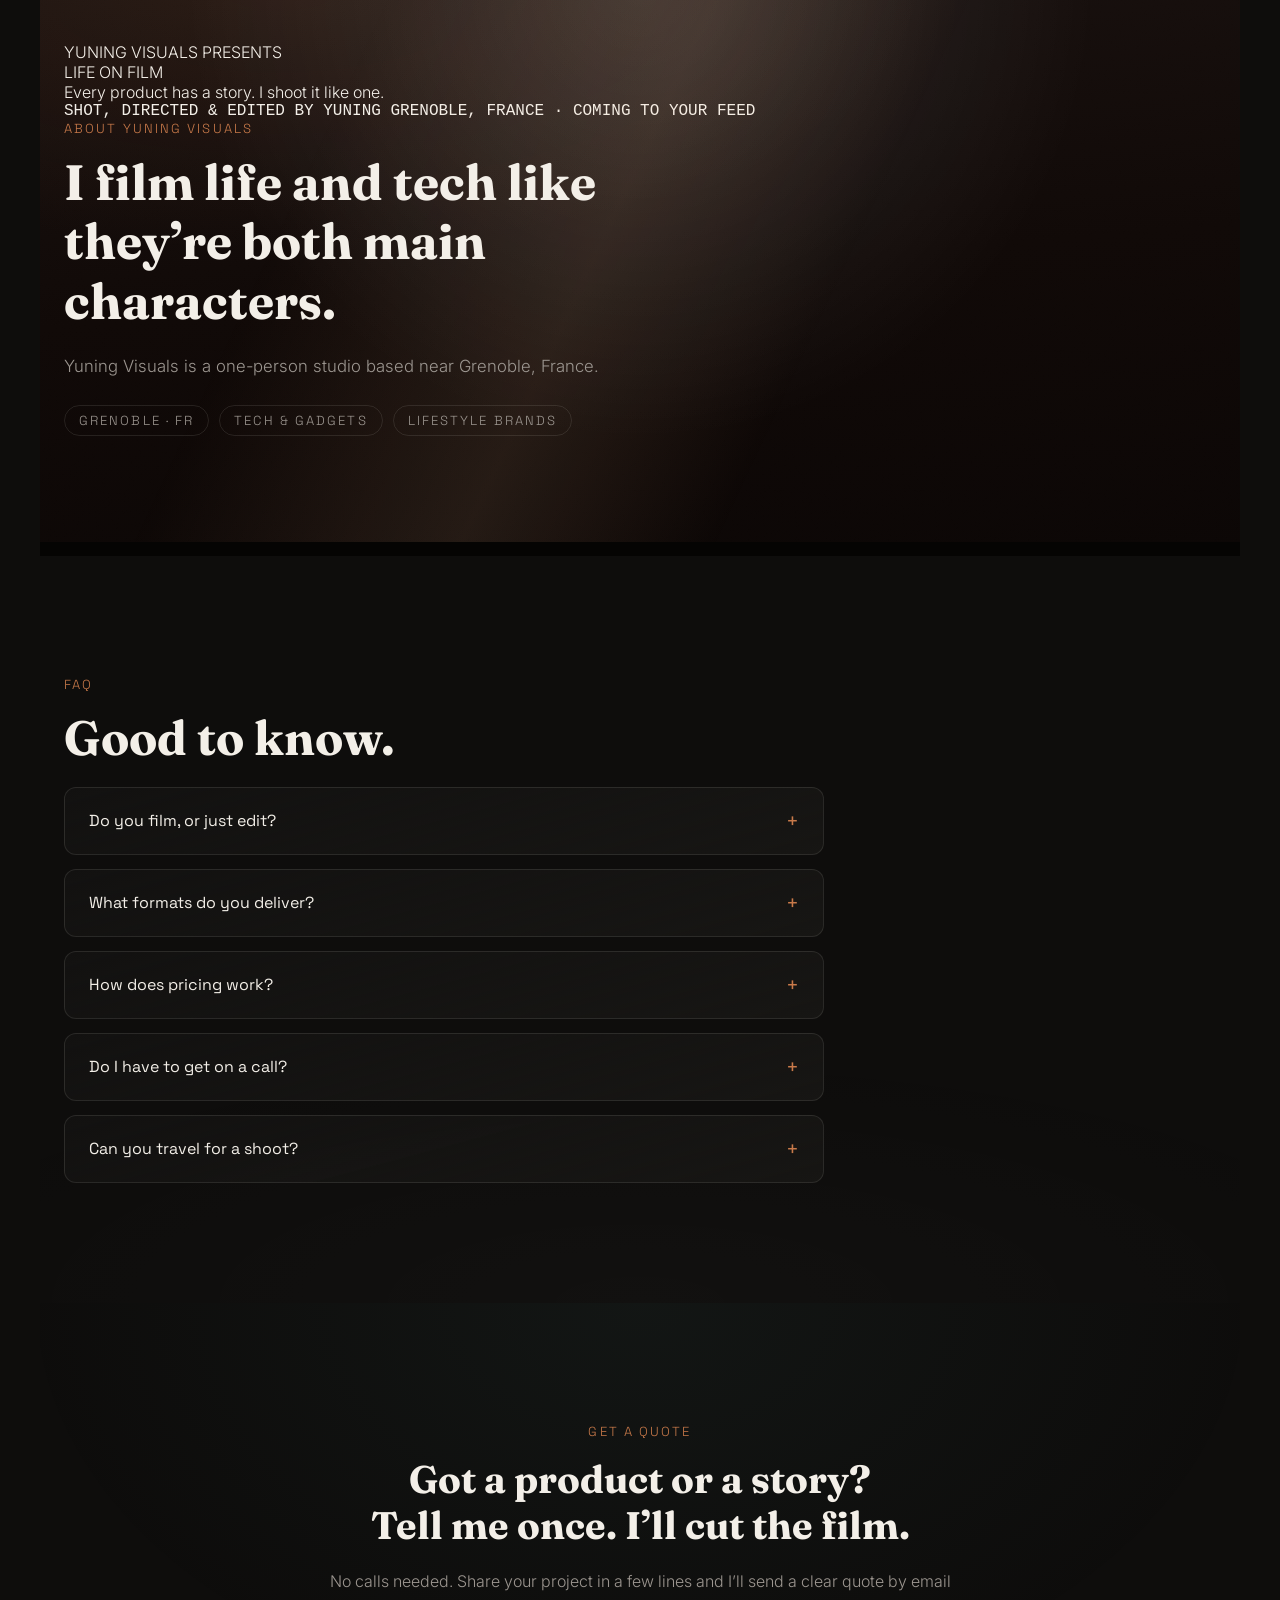
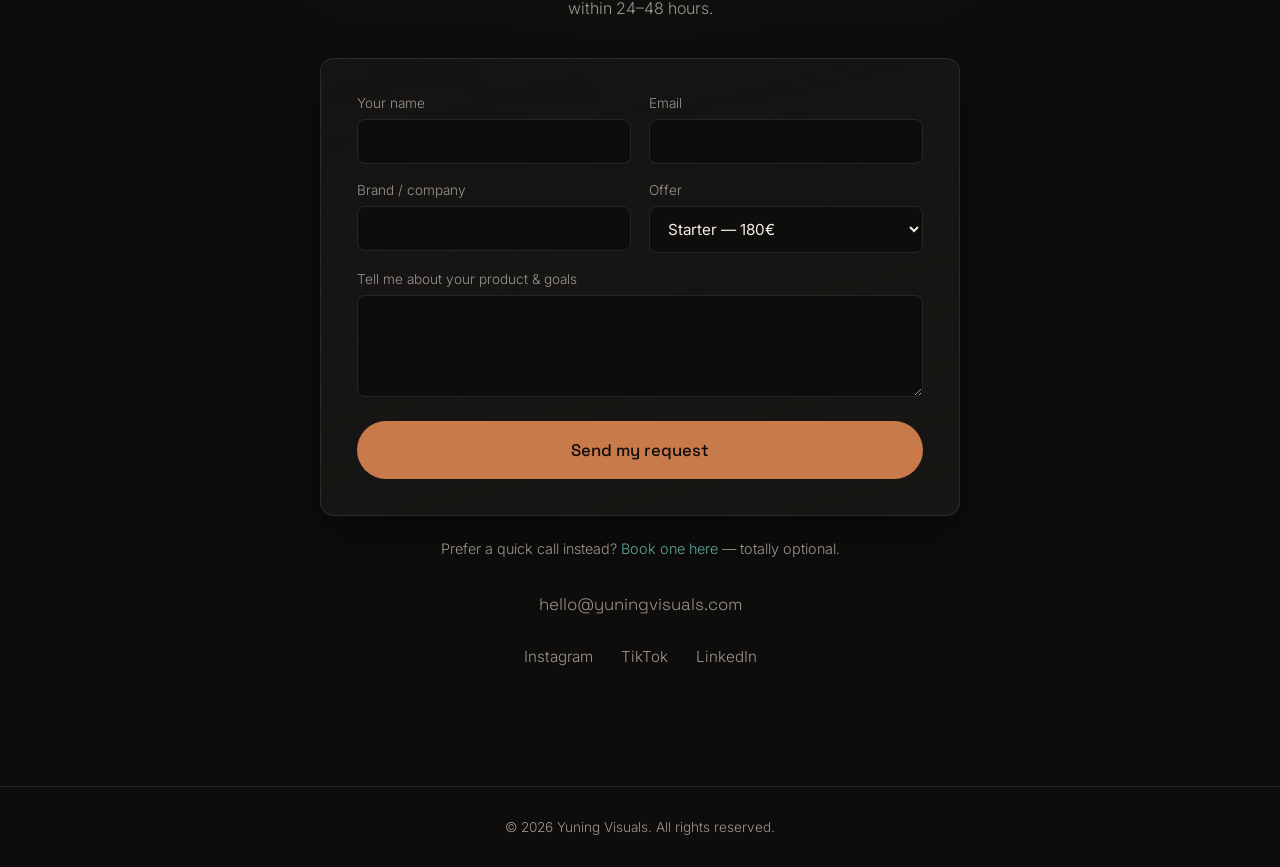
==== commit 21baf100: "Turn About section into a full animated movie-poster sequence (presents line, stacked title, tagline" ====
--- a/index.html
+++ b/index.html
@@ -56,6 +56,7 @@
     </div>
     <div class="hero-column hero-visual reveal">
       <div class="hero-device-poster">
+        <div class="letterbox-bar top"></div>
         <div class="hero-device-inner">
           <div class="hero-device-labels">
             <span class="mono" data-en="Tech UGC" data-fr="UGC Tech">Tech UGC</span>
@@ -74,6 +75,7 @@
             <span class="timecode mono">00:00:32:14</span>
           </div>
         </div>
+        <div class="letterbox-bar bottom"></div>
       </div>
     </div>
   </div>
@@ -248,8 +250,33 @@
   <p class="price-note reveal" data-en="Custom scope or rush delivery? Mention it in the form below." data-fr="Périmètre spécifique ou livraison urgente ? Précisez-le dans le formulaire ci-dessous.">Custom scope or rush delivery? Mention it in the form.</p>
 </section>
 
-<!-- ACTE 3 — ABOUT LIFESTYLE FILM POSTER -->
-<section id="about" class="section about">
+<!-- ACTE 3 — ABOUT AS FULL ANIMATED MOVIE POSTER -->
+<section id="about" class="section about about-poster-section">
+  <div class="movie-poster" id="movie-poster">
+    <div class="letterbox-bar top"></div>
+
+    <p class="poster-presents" data-en="YUNING VISUALS PRESENTS" data-fr="YUNING VISUALS PRÉSENTE">YUNING VISUALS PRESENTS</p>
+
+    <div class="poster-title-stack">
+      <span class="poster-line" data-en="LIFE" data-fr="LA VIE">LIFE</span>
+      <span class="poster-line poster-line-accent" data-en="ON" data-fr="EN">ON</span>
+      <span class="poster-line" data-en="FILM" data-fr="FILM">FILM</span>
+    </div>
+
+    <div class="poster-figure">
+      <div class="about-silhouette"></div>
+    </div>
+
+    <p class="poster-tagline" data-en="Every product has a story. I shoot it like one." data-fr="Chaque produit a une histoire. Je la filme comme telle.">Every product has a story. I shoot it like one.</p>
+
+    <div class="poster-credits mono">
+      <span data-en="SHOT, DIRECTED &amp; EDITED BY YUNING" data-fr="TOURNÉ, RÉALISÉ &amp; MONTÉ PAR YUNING">SHOT, DIRECTED &amp; EDITED BY YUNING</span>
+      <span data-en="GRENOBLE, FRANCE · COMING TO YOUR FEED" data-fr="GRENOBLE, FRANCE · BIENTÔT DANS VOTRE FEED">GRENOBLE, FRANCE · COMING TO YOUR FEED</span>
+    </div>
+
+    <div class="letterbox-bar bottom"></div>
+  </div>
+
   <div class="about-inner">
     <div class="about-text-block reveal">
       <p class="section-tag" data-en="About Yuning Visuals" data-fr="À propos de Yuning Visuals">About Yuning Visuals</p>
@@ -261,21 +288,6 @@
         <span class="tag-pill" data-en="Lifestyle Brands" data-fr="Marques Lifestyle">Lifestyle Brands</span>
       </div>
     </div>
-    <div class="about-poster reveal">
-      <div class="about-poster-inner">
-        <div class="about-poster-title">
-          <span data-en="LIFESTYLE" data-fr="LIFESTYLE">LIFESTYLE</span>
-          <span data-en="FILMS" data-fr="FILMS">FILMS</span>
-        </div>
-        <div class="about-poster-figure">
-          <div class="about-silhouette"></div>
-        </div>
-        <div class="about-poster-meta mono">
-          <span data-en="Shot on compact gear" data-fr="Tourné avec matériel compact">Shot on compact gear</span>
-          <span data-en="Graded warm" data-fr="Grade chaleureux">Graded warm</span>
-        </div>
-      </div>
-    </div>
   </div>
 </section>
 
--- a/styles.css
+++ b/styles.css
@@ -8,6 +8,7 @@
   --border: rgba(243,239,232,0.10);
   --radius: 14px;
   --ease: cubic-bezier(.22,1,.36,1);
+  --noise: url("data:image/svg+xml;utf8,<svg xmlns='http://www.w3.org/2000/svg' width='140' height='140'><filter id='n'><feTurbulence type='fractalNoise' baseFrequency='0.85' numOctaves='2' stitchTiles='stitch'/><feColorMatrix type='saturate' values='0'/></filter><rect width='100%25' height='100%25' filter='url(%23n)' opacity='0.55'/></svg>");
 }
 
 *{margin:0;padding:0;box-sizing:border-box;}
@@ -19,7 +20,6 @@
 
 /**** TYPOGRAPHY ROLES ****/
 
-/* Acte 1 hero titles */
 .hero-title{font-family:'Bebas Neue', system-ui, -apple-system, BlinkMacSystemFont, 'Segoe UI', sans-serif;}
 .hero-device-labels span,
 .hero-device-marks span,
@@ -27,9 +27,7 @@
 .hero-device-meta .timecode,
 .mono{font-family:'JetBrains Mono', ui-monospace, SFMono-Regular, Menlo, Monaco, Consolas, 'Liberation Mono', 'Courier New', monospace;}
 
-/* Acte 2 titles & labels */
 .section-title,
-.dual-copy .strong,
 .step-title,
 .price-title,
 .nav-links a span,
@@ -40,7 +38,6 @@
 
 .project-title{font-family:'Bebas Neue', system-ui, -apple-system, BlinkMacSystemFont, 'Segoe UI', sans-serif;}
 
-/* Acte 3 titles */
 .about-title,
 .contact-title{font-family:'Fraunces', 'Times New Roman', serif;}
 
@@ -50,8 +47,8 @@
 
 .grain{
   position:fixed;inset:0;pointer-events:none;
-  background-image:radial-gradient(circle, rgba(255,255,255,0.02) 1px, transparent 1px);
-  background-size:3px 3px;z-index:9999;opacity:0.5;
+  background-image:var(--noise);
+  z-index:9999;opacity:0.05;mix-blend-mode:overlay;
 }
 
 .cursor-glow{
@@ -96,14 +93,32 @@
 }
 .lang-btn:hover{border-color:var(--life-accent);color:var(--life-accent);}
 
-/**** HERO (ACTE 1) ****/
+/**** HERO (ACTE 1 — TECH BLUEPRINT BACKGROUND) ****/
 
 .hero{
   position:relative;min-height:100vh;display:flex;flex-direction:column;
-  justify-content:center;padding:120px 24px 0;
+  justify-content:center;padding:120px 24px 0;overflow:hidden;
+  background:
+    radial-gradient(ellipse 90% 60% at 15% 0%, rgba(95,168,160,0.10), transparent 60%),
+    radial-gradient(ellipse 70% 60% at 100% 100%, rgba(201,122,74,0.08), transparent 60%),
+    linear-gradient(180deg, #0b0f10 0%, #0E0D0C 55%, #0c0a09 100%);
+}
+.hero::before{
+  content:'';position:absolute;inset:0;z-index:0;pointer-events:none;
+  background-image:
+    linear-gradient(rgba(95,168,160,0.08) 1px, transparent 1px),
+    linear-gradient(90deg, rgba(95,168,160,0.08) 1px, transparent 1px);
+  background-size:64px 64px;
+  mask-image:radial-gradient(ellipse 80% 70% at 30% 30%, black 0%, transparent 75%);
+  opacity:0.6;
+}
+.hero::after{
+  content:'';position:absolute;inset:0;z-index:0;pointer-events:none;
+  background-image:repeating-linear-gradient(0deg, rgba(255,255,255,0.015) 0px, rgba(255,255,255,0.015) 1px, transparent 1px, transparent 3px);
+  mix-blend-mode:overlay;
 }
 .hero-bg{position:absolute;inset:0;z-index:0;overflow:hidden;}
-.blob{position:absolute;border-radius:50%;filter:blur(60px);opacity:0.3;animation:drift 20s ease-in-out infinite alternate;}
+.blob{position:absolute;border-radius:50%;filter:blur(70px);opacity:0.28;animation:drift 20s ease-in-out infinite alternate;}
 .blob-tech{width:520px;height:520px;background:var(--tech-accent);top:-10%;left:5%;}
 .blob-life{width:620px;height:620px;background:var(--life-accent);bottom:-20%;right:-5%;animation-delay:4s;}
 @keyframes drift{0%{transform:translate(0,0) scale(1);}100%{transform:translate(50px,-30px) scale(1.1);}}
@@ -115,6 +130,7 @@
 .hero-title{
   font-size:clamp(3.1rem, 7vw, 5.2rem);line-height:0.9;margin-bottom:18px;
   letter-spacing:0.06em;text-transform:uppercase;color:var(--text);
+  text-shadow:0 0 40px rgba(95,168,160,0.15);
 }
 .subhead{color:var(--text-dim);font-size:1.05rem;max-width:560px;margin:0 0 26px;line-height:1.6;}
 .hero-cta{display:flex;gap:16px;flex-wrap:wrap;margin-bottom:18px;}
@@ -134,15 +150,29 @@
 .magnetic{will-change:transform;}
 
 .hero-visual{display:flex;justify-content:flex-end;}
-.hero-device-poster{width:100%;max-width:360px;aspect-ratio:2/3;background:linear-gradient(180deg,#1f1d1a,#0e0d0c);border-radius:18px;position:relative;overflow:hidden;border:1px solid var(--border);box-shadow:0 18px 40px rgba(0,0,0,0.7);}
-.hero-device-inner{position:relative;height:100%;padding:22px 20px;display:flex;flex-direction:column;justify-content:space-between;}
+.hero-device-poster{
+  width:100%;max-width:360px;aspect-ratio:2/3;border-radius:18px;position:relative;overflow:hidden;
+  border:1px solid var(--border);box-shadow:0 25px 60px rgba(0,0,0,0.8), inset 0 0 60px rgba(95,168,160,0.06);
+  background:
+    radial-gradient(circle at 30% 15%, rgba(95,168,160,0.18), transparent 55%),
+    linear-gradient(200deg,#1f2422 0%,#100f0e 60%,#0a0908 100%);
+}
+.hero-device-poster::before{
+  content:'';position:absolute;inset:0;z-index:0;pointer-events:none;
+  background-image:linear-gradient(rgba(255,255,255,0.05) 1px, transparent 1px), linear-gradient(90deg, rgba(255,255,255,0.05) 1px, transparent 1px);
+  background-size:18px 18px;opacity:0.4;
+}
+.hero-device-inner{position:relative;z-index:1;height:100%;padding:22px 20px;display:flex;flex-direction:column;justify-content:space-between;}
 .hero-device-labels{display:flex;justify-content:space-between;font-size:0.68rem;color:var(--text-dim);letter-spacing:0.18em;text-transform:uppercase;}
-.hero-device-frame{position:relative;margin:14px 0;flex:1;border-radius:12px;border:1px solid rgba(255,255,255,0.08);overflow:hidden;background:radial-gradient(circle at 20% 0%,rgba(255,255,255,0.08),transparent 55%);}
-.hero-device-overlay{position:absolute;inset:0;background:radial-gradient(circle at 50% 20%,rgba(255,255,255,0.12),transparent 55%);mix-blend-mode:screen;opacity:0.7;}
-.hero-device-marks{position:absolute;top:10px;left:10px;right:10px;display:flex;justify-content:space-between;font-size:0.7rem;color:rgba(243,239,232,0.8);}
-.hero-device-silhouette{position:absolute;bottom:-10px;left:10%;width:80%;height:80%;background:linear-gradient(160deg,#050505,#121212);clip-path:polygon(10% 0,90% 5%,100% 40%,80% 100%,20% 100%,0 40%);box-shadow:0 0 40px rgba(0,0,0,0.8);}
-.hero-device-meta{display:flex;justify-content:space-between;font-size:0.7rem;color:var(--text-dim);}
+.hero-device-frame{position:relative;margin:14px 0;flex:1;border-radius:12px;border:1px solid rgba(255,255,255,0.1);overflow:hidden;background:radial-gradient(circle at 20% 0%,rgba(255,255,255,0.1),transparent 55%), linear-gradient(160deg,#0c0e0d,#050605);}
+.hero-device-overlay{position:absolute;inset:0;background:radial-gradient(circle at 50% 20%,rgba(255,255,255,0.14),transparent 55%);mix-blend-mode:screen;opacity:0.7;}
+.hero-device-marks{position:absolute;top:10px;left:10px;right:10px;display:flex;justify-content:space-between;font-size:0.7rem;color:rgba(243,239,232,0.85);}
+.hero-device-silhouette{position:absolute;bottom:-10px;left:10%;width:80%;height:80%;background:linear-gradient(160deg,#050505,#131313);clip-path:polygon(10% 0,90% 5%,100% 40%,80% 100%,20% 100%,0 40%);box-shadow:0 0 50px rgba(95,168,160,0.15), inset 0 0 30px rgba(0,0,0,0.6);}
+.hero-device-meta{position:relative;z-index:1;display:flex;justify-content:space-between;font-size:0.7rem;color:var(--text-dim);}
 .hero-device-meta .timecode{color:var(--tech-accent);}
+.letterbox-bar{position:absolute;left:0;right:0;height:14px;background:#050403;z-index:2;}
+.letterbox-bar.top{top:0;}
+.letterbox-bar.bottom{bottom:0;}
 
 .ticker{
   width:100%;border-top:1px solid var(--border);border-bottom:1px solid var(--border);
@@ -155,40 +185,108 @@
 .ticker-track span{flex-shrink:0;}
 @keyframes scroll-left{from{transform:translateX(0);}to{transform:translateX(-50%);}}
 
-.section{max-width:1200px;margin:0 auto;padding:120px 24px;}
+.section{max-width:1200px;margin:0 auto;padding:120px 24px;position:relative;}
 .section-tag{color:var(--life-accent);text-transform:uppercase;letter-spacing:0.16em;font-size:0.82rem;margin-bottom:16px;}
 .section h2{font-weight:700;line-height:1.2;margin-bottom:20px;}
 .section-intro{color:var(--text-dim);max-width:640px;line-height:1.7;margin-bottom:50px;}
 
-/**** ACTE 2 — WORK / PROCESS / PRICING ****/
+/**** ACTE 2 — WORK (SPLIT: TECH BLUEPRINT vs CINEMA GRAIN) ****/
 
 .section-title{font-size:clamp(2rem,4vw,3rem);}
 
-.section-work{padding-top:100px;}
+.section-work{
+  padding-top:100px;
+  background:radial-gradient(ellipse 100% 40% at 50% 0%, rgba(255,255,255,0.02), transparent 70%);
+}
 .section-header{text-align:left;max-width:720px;margin-bottom:40px;}
 
 .dual-reel{display:grid;grid-template-columns:1fr 1px 1fr;gap:32px;align-items:start;}
-.dual-column{display:flex;flex-direction:column;gap:24px;}
-.dual-tech{--accent-column: var(--tech-accent);}
-.dual-life{--accent-column: var(--life-accent);}
+.dual-column{display:flex;flex-direction:column;gap:24px;position:relative;padding:32px 24px;border-radius:18px;overflow:hidden;}
+.dual-tech{
+  --accent-column: var(--tech-accent);
+  background:
+    radial-gradient(ellipse 80% 60% at 20% 0%, rgba(95,168,160,0.10), transparent 65%),
+    linear-gradient(165deg,#101514 0%,#0a0d0c 60%,#080a09 100%);
+  border:1px solid rgba(95,168,160,0.14);
+}
+.dual-tech::before{
+  content:'';position:absolute;inset:0;z-index:0;pointer-events:none;
+  background-image:linear-gradient(rgba(95,168,160,0.08) 1px, transparent 1px), linear-gradient(90deg, rgba(95,168,160,0.08) 1px, transparent 1px);
+  background-size:40px 40px;
+  mask-image:radial-gradient(ellipse 90% 80% at 30% 20%, black 0%, transparent 80%);
+  opacity:0.7;
+}
+.dual-life{
+  --accent-column: var(--life-accent);
+  background:
+    radial-gradient(ellipse 90% 70% at 80% 100%, rgba(201,122,74,0.14), transparent 65%),
+    linear-gradient(155deg,#241512 0%,#150b09 55%,#0e0706 100%);
+  border:1px solid rgba(201,122,74,0.16);
+}
+.dual-life::before{
+  content:'';position:absolute;inset:0;z-index:0;pointer-events:none;
+  background-image:var(--noise);
+  opacity:0.16;mix-blend-mode:overlay;
+}
+.dual-life::after{
+  content:'';position:absolute;inset:0;z-index:0;pointer-events:none;
+  background:radial-gradient(ellipse 120% 90% at 50% 50%, transparent 40%, rgba(0,0,0,0.55) 100%);
+}
+.dual-column > *{position:relative;z-index:1;}
+
 .eyebrow-small{margin-bottom:6px;font-size:0.8rem;}
 .dual-copy{color:var(--text-dim);font-size:0.95rem;line-height:1.7;}
 .dual-split-line{width:1px;background:linear-gradient(to bottom,rgba(95,168,160,0.2),rgba(201,122,74,0.5));min-height:100%;}
 
-.project-card{background:var(--bg-soft);border-radius:var(--radius);border:1px solid var(--border);padding:18px 18px 22px;transition:border-color .3s var(--ease), transform .3s var(--ease), box-shadow .3s var(--ease);}
-.project-card:hover{border-color:var(--accent-column);transform:translateY(-4px);box-shadow:0 18px 40px rgba(0,0,0,0.5);}
+.project-card{
+  background:var(--bg-soft);border-radius:var(--radius);border:1px solid var(--border);
+  padding:18px 18px 22px;transition:border-color .3s var(--ease), transform .3s var(--ease), box-shadow .3s var(--ease);
+  box-shadow:0 10px 30px rgba(0,0,0,0.35);
+}
+.project-card:hover{border-color:var(--accent-column);transform:translateY(-4px);box-shadow:0 18px 44px rgba(0,0,0,0.55);}
 .project-tag{font-size:0.75rem;color:var(--text-dim);letter-spacing:0.2em;text-transform:uppercase;margin-bottom:10px;}
 .project-poster{display:flex;flex-direction:column;gap:14px;}
 .project-image{position:relative;width:100%;aspect-ratio:9/16;border-radius:10px;overflow:hidden;background:#111;}
-.project-image-tech{background:linear-gradient(150deg,#171b1f,#040506);}
-.project-image-tech-alt{background:linear-gradient(150deg,#1c2830,#050608);}
-.project-image-life{background:linear-gradient(150deg,#452019,#120806);}
-.project-image-life-alt{background:linear-gradient(150deg,#5b3024,#1a0906);}
+.project-image-tech{
+  background:
+    radial-gradient(circle at 30% 20%, rgba(95,168,160,0.22), transparent 55%),
+    repeating-linear-gradient(0deg, rgba(255,255,255,0.03) 0px, rgba(255,255,255,0.03) 1px, transparent 1px, transparent 3px),
+    linear-gradient(150deg,#171b1f,#040506);
+}
+.project-image-tech-alt{
+  background:
+    radial-gradient(circle at 70% 25%, rgba(95,168,160,0.2), transparent 55%),
+    repeating-linear-gradient(90deg, rgba(255,255,255,0.03) 0px, rgba(255,255,255,0.03) 1px, transparent 1px, transparent 3px),
+    linear-gradient(150deg,#1c2830,#050608);
+}
+.project-image-life{
+  background:
+    radial-gradient(circle at 30% 80%, rgba(201,122,74,0.28), transparent 60%),
+    var(--noise),
+    linear-gradient(150deg,#452019,#120806);
+  background-blend-mode:normal, overlay, normal;
+}
+.project-image-life-alt{
+  background:
+    radial-gradient(circle at 70% 20%, rgba(201,122,74,0.3), transparent 60%),
+    var(--noise),
+    linear-gradient(150deg,#5b3024,#1a0906);
+  background-blend-mode:normal, overlay, normal;
+}
 .project-reveal-mask{position:absolute;inset:0;background:var(--bg-soft);transform:scaleX(1);transform-origin:left;transition:transform .9s var(--ease);}
 .project-image.is-visible .project-reveal-mask{transform:scaleX(0);}
 
-.project-title{font-size:1.2rem;margin-bottom:4px;letter-spacing:0.12em;text-transform:uppercase;color:var(--text);} 
+.project-title{font-size:1.2rem;margin-bottom:4px;letter-spacing:0.12em;text-transform:uppercase;color:var(--text);}
 .project-title-block p{font-size:0.9rem;color:var(--text-dim);line-height:1.6;}
+
+/**** PROCESS / PRICING (NEUTRAL DOT-GRID TECH TEXTURE) ****/
+
+.process, .pricing{
+  background:
+    radial-gradient(circle, rgba(255,255,255,0.045) 1px, transparent 1px);
+  background-size:26px 26px;
+  background-position:0 0;
+}
 
 .timeline{position:relative;display:grid;grid-template-columns:repeat(4, 1fr);gap:28px;margin-top:40px;}
 .timeline-line{position:absolute;top:14px;left:0;right:0;height:2px;background:var(--border);z-index:0;}
@@ -199,9 +297,13 @@
 .timeline-step p{color:var(--text-dim);font-size:0.9rem;line-height:1.6;}
 
 .pricing-grid{display:grid;grid-template-columns:repeat(3, 1fr);gap:28px;margin-top:20px;}
-.price-card{background:var(--bg-soft);border:1px solid var(--border);border-radius:var(--radius);padding:34px 28px;text-align:left;position:relative;}
-.price-card:hover{border-color:var(--tech-accent);transform:translateY(-4px);transition:border-color .3s var(--ease), transform .3s var(--ease), box-shadow .3s var(--ease);box-shadow:0 18px 40px rgba(0,0,0,0.5);}
-.price-featured{border-color:var(--life-accent);background:linear-gradient(160deg, rgba(201,122,74,0.06), var(--bg-soft));}
+.price-card{
+  background:linear-gradient(165deg, rgba(255,255,255,0.03), var(--bg-soft));
+  border:1px solid var(--border);border-radius:var(--radius);padding:34px 28px;text-align:left;position:relative;
+  box-shadow:0 10px 30px rgba(0,0,0,0.35);
+}
+.price-card:hover{border-color:var(--tech-accent);transform:translateY(-4px);transition:border-color .3s var(--ease), transform .3s var(--ease), box-shadow .3s var(--ease);box-shadow:0 18px 44px rgba(0,0,0,0.55);}
+.price-featured{border-color:var(--life-accent);background:linear-gradient(160deg, rgba(201,122,74,0.08), var(--bg-soft));}
 .price-badge{position:absolute;top:-12px;right:24px;background:var(--life-accent);color:#0E0D0C;font-size:0.75rem;font-weight:600;padding:5px 14px;border-radius:50px;font-family:'Space Grotesk',system-ui,sans-serif;}
 .price-title{font-size:1.1rem;margin-bottom:6px;letter-spacing:0.12em;text-transform:uppercase;}
 .price-tag{font-size:2.4rem;font-weight:700;font-family:'Space Grotesk',system-ui,sans-serif;color:var(--text);margin-bottom:2px;}
@@ -214,26 +316,62 @@
 .check-list li{color:var(--text-dim);font-size:0.92rem;padding-left:22px;position:relative;}
 .check-list li::before{content:'✓';position:absolute;left:0;color:var(--life-accent);font-weight:700;}
 
-/**** ACTE 3 — ABOUT / CONTACT ****/
-
-.about-inner{display:grid;grid-template-columns:1.1fr 0.9fr;gap:40px;align-items:center;}
+/**** ACTE 3 — ABOUT (FULL CINEMA GRAIN + VIGNETTE + LIGHT LEAK) ****/
+
+.about{
+  position:relative;overflow:hidden;
+  background:
+    radial-gradient(ellipse 90% 70% at 20% 10%, rgba(201,122,74,0.10), transparent 60%),
+    linear-gradient(175deg, #1a1210 0%, #100907 55%, #0b0605 100%);
+}
+.about::before{
+  content:'';position:absolute;inset:0;z-index:0;pointer-events:none;
+  background-image:var(--noise);opacity:0.10;mix-blend-mode:overlay;
+}
+.about::after{
+  content:'';position:absolute;inset:-20% -10%;z-index:0;pointer-events:none;
+  background:linear-gradient(115deg, transparent 30%, rgba(255,196,150,0.10) 48%, transparent 62%);
+  animation:light-leak 14s ease-in-out infinite;
+}
+@keyframes light-leak{
+  0%,100%{transform:translateX(-10%) rotate(0deg);opacity:0.6;}
+  50%{transform:translateX(10%) rotate(2deg);opacity:1;}
+}
+.about-inner{position:relative;z-index:1;display:grid;grid-template-columns:1.1fr 0.9fr;gap:40px;align-items:center;}
 .about-title{font-size:clamp(2.1rem,4vw,3.1rem);line-height:1.1;margin-bottom:16px;}
 .about-text{color:var(--text-dim);max-width:680px;line-height:1.8;font-size:1.05rem;margin-bottom:24px;}
 .about-tags{display:flex;flex-wrap:wrap;gap:10px;}
 .tag-pill{border:1px solid var(--border);border-radius:999px;padding:6px 14px;font-size:0.82rem;color:var(--text-dim);text-transform:uppercase;letter-spacing:0.16em;}
 
 .about-poster{display:flex;justify-content:flex-end;}
-.about-poster-inner{width:100%;max-width:360px;aspect-ratio:2/3;border-radius:18px;overflow:hidden;border:1px solid rgba(255,255,255,0.12);background:linear-gradient(180deg,#4a2117,#130806);position:relative;box-shadow:0 18px 40px rgba(0,0,0,0.7);}
-.about-poster-title{position:absolute;top:18px;left:14px;font-family:'Fraunces','Times New Roman',serif;font-weight:700;letter-spacing:0.18em;font-size:0.8rem;color:var(--text);text-transform:uppercase;writing-mode:vertical-rl;text-orientation:mixed;display:flex;gap:10px;}
-.about-poster-figure{position:absolute;bottom:-12px;left:8%;width:84%;height:80%;background:linear-gradient(180deg,#050505,#141414);clip-path:polygon(10% 0,90% 5%,100% 40%,80% 100%,20% 100%,0 40%);box-shadow:0 0 40px rgba(0,0,0,0.85);}
-.about-silhouette{position:absolute;inset:0;background:radial-gradient(circle at 50% 10%,rgba(255,255,255,0.1),transparent 55%);mix-blend-mode:screen;}
-.about-poster-meta{position:absolute;bottom:16px;left:16px;right:16px;display:flex;justify-content:space-between;font-size:0.75rem;color:var(--text-dim);}
-
+.about-poster-inner{
+  width:100%;max-width:360px;aspect-ratio:2/3;border-radius:18px;overflow:hidden;position:relative;
+  border:1px solid rgba(255,255,255,0.12);box-shadow:0 25px 60px rgba(0,0,0,0.8), inset 0 0 80px rgba(0,0,0,0.5);
+  background:
+    radial-gradient(circle at 30% 10%, rgba(255,196,150,0.18), transparent 55%),
+    linear-gradient(180deg,#4a2117,#130806);
+}
+.about-poster-inner::before{
+  content:'';position:absolute;inset:0;z-index:0;pointer-events:none;
+  background-image:var(--noise);opacity:0.22;mix-blend-mode:overlay;
+}
+.about-poster-inner::after{
+  content:'';position:absolute;inset:0;z-index:0;pointer-events:none;
+  background:radial-gradient(ellipse 120% 90% at 50% 50%, transparent 35%, rgba(0,0,0,0.6) 100%);
+}
+.about-poster-title{position:relative;z-index:1;top:18px;left:14px;font-family:'Fraunces','Times New Roman',serif;font-weight:700;letter-spacing:0.18em;font-size:0.8rem;color:var(--text);text-transform:uppercase;writing-mode:vertical-rl;text-orientation:mixed;display:flex;gap:10px;position:absolute;}
+.about-poster-figure{position:absolute;z-index:1;bottom:-12px;left:8%;width:84%;height:80%;background:linear-gradient(180deg,#050505,#141414);clip-path:polygon(10% 0,90% 5%,100% 40%,80% 100%,20% 100%,0 40%);box-shadow:0 0 50px rgba(201,122,74,0.2), inset 0 0 30px rgba(0,0,0,0.7);}
+.about-silhouette{position:absolute;inset:0;background:radial-gradient(circle at 50% 10%,rgba(255,255,255,0.12),transparent 55%);mix-blend-mode:screen;}
+.about-poster-meta{position:relative;z-index:1;bottom:16px;left:16px;right:16px;display:flex;justify-content:space-between;font-size:0.75rem;color:var(--text-dim);position:absolute;}
+
+/**** FAQ / CONTACT (RETURN TO NEUTRAL, LIGHT GRAIN TIE-BACK) ****/
+
+.faq{background:radial-gradient(ellipse 100% 50% at 50% 100%, rgba(255,255,255,0.02), transparent 70%);}
 .faq .section-title,
 .contact-title{font-family:'Fraunces','Times New Roman',serif;}
 
 .accordion{display:flex;flex-direction:column;gap:14px;max-width:760px;}
-.accordion-item{border:1px solid var(--border);border-radius:12px;overflow:hidden;background:var(--bg-soft);transition:border-color .3s var(--ease);}
+.accordion-item{background:linear-gradient(165deg, rgba(255,255,255,0.02), var(--bg-soft));border:1px solid var(--border);border-radius:12px;overflow:hidden;transition:border-color .3s var(--ease);}
 .accordion-item.open{border-color:var(--tech-accent);}
 .accordion-head{width:100%;display:flex;justify-content:space-between;align-items:center;padding:20px 24px;background:none;border:none;color:var(--text);font-family:'Space Grotesk',system-ui,sans-serif;font-size:1rem;cursor:pointer;text-align:left;}
 .accordion-icon{font-size:1.3rem;color:var(--life-accent);transition:transform .35s var(--ease);flex-shrink:0;margin-left:16px;}
@@ -242,11 +380,19 @@
 .accordion-item.open .accordion-body{padding:0 24px 20px;}
 .accordion-body p{color:var(--text-dim);line-height:1.6;font-size:0.95rem;}
 
-.contact{text-align:center;}
+.contact{
+  text-align:center;position:relative;
+  background:radial-gradient(ellipse 80% 60% at 50% 0%, rgba(95,168,160,0.06), transparent 65%);
+}
 .contact .section-intro{margin:0 auto 36px;}
 .contact-title{font-size:clamp(1.9rem,3.2vw,2.4rem);}
 
-.quote-form{max-width:640px;margin:0 auto 24px;text-align:left;background:var(--bg-soft);border:1px solid var(--border);border-radius:var(--radius);padding:36px;}
+.quote-form{
+  max-width:640px;margin:0 auto 24px;text-align:left;
+  background:linear-gradient(165deg, rgba(255,255,255,0.03), var(--bg-soft));
+  border:1px solid var(--border);border-radius:var(--radius);padding:36px;
+  box-shadow:0 20px 50px rgba(0,0,0,0.4);
+}
 .form-row{display:grid;grid-template-columns:1fr 1fr;gap:18px;}
 .form-group{margin-bottom:18px;display:flex;flex-direction:column;gap:8px;}
 .form-group label{font-size:0.85rem;color:var(--text-dim);}
@@ -281,6 +427,7 @@
   .check-list{grid-template-columns:1fr;}
   .form-row{grid-template-columns:1fr;}
   .about-inner{grid-template-columns:1fr;}
+  .dual-column{padding:24px 18px;}
 }
 
 @media (max-width:768px){
@@ -303,6 +450,6 @@
   *{animation-duration:0.001s !important;animation-delay:0s !important;transition-duration:0.15s !important;}
   html{scroll-behavior:auto;}
   .reveal{opacity:1;transform:none;filter:none;}
-  .blob,.ticker-track,.project-reveal-mask{animation:none !important;}
+  .blob,.ticker-track,.project-reveal-mask,.about::after{animation:none !important;}
   .cursor-glow{display:none;}
 }
